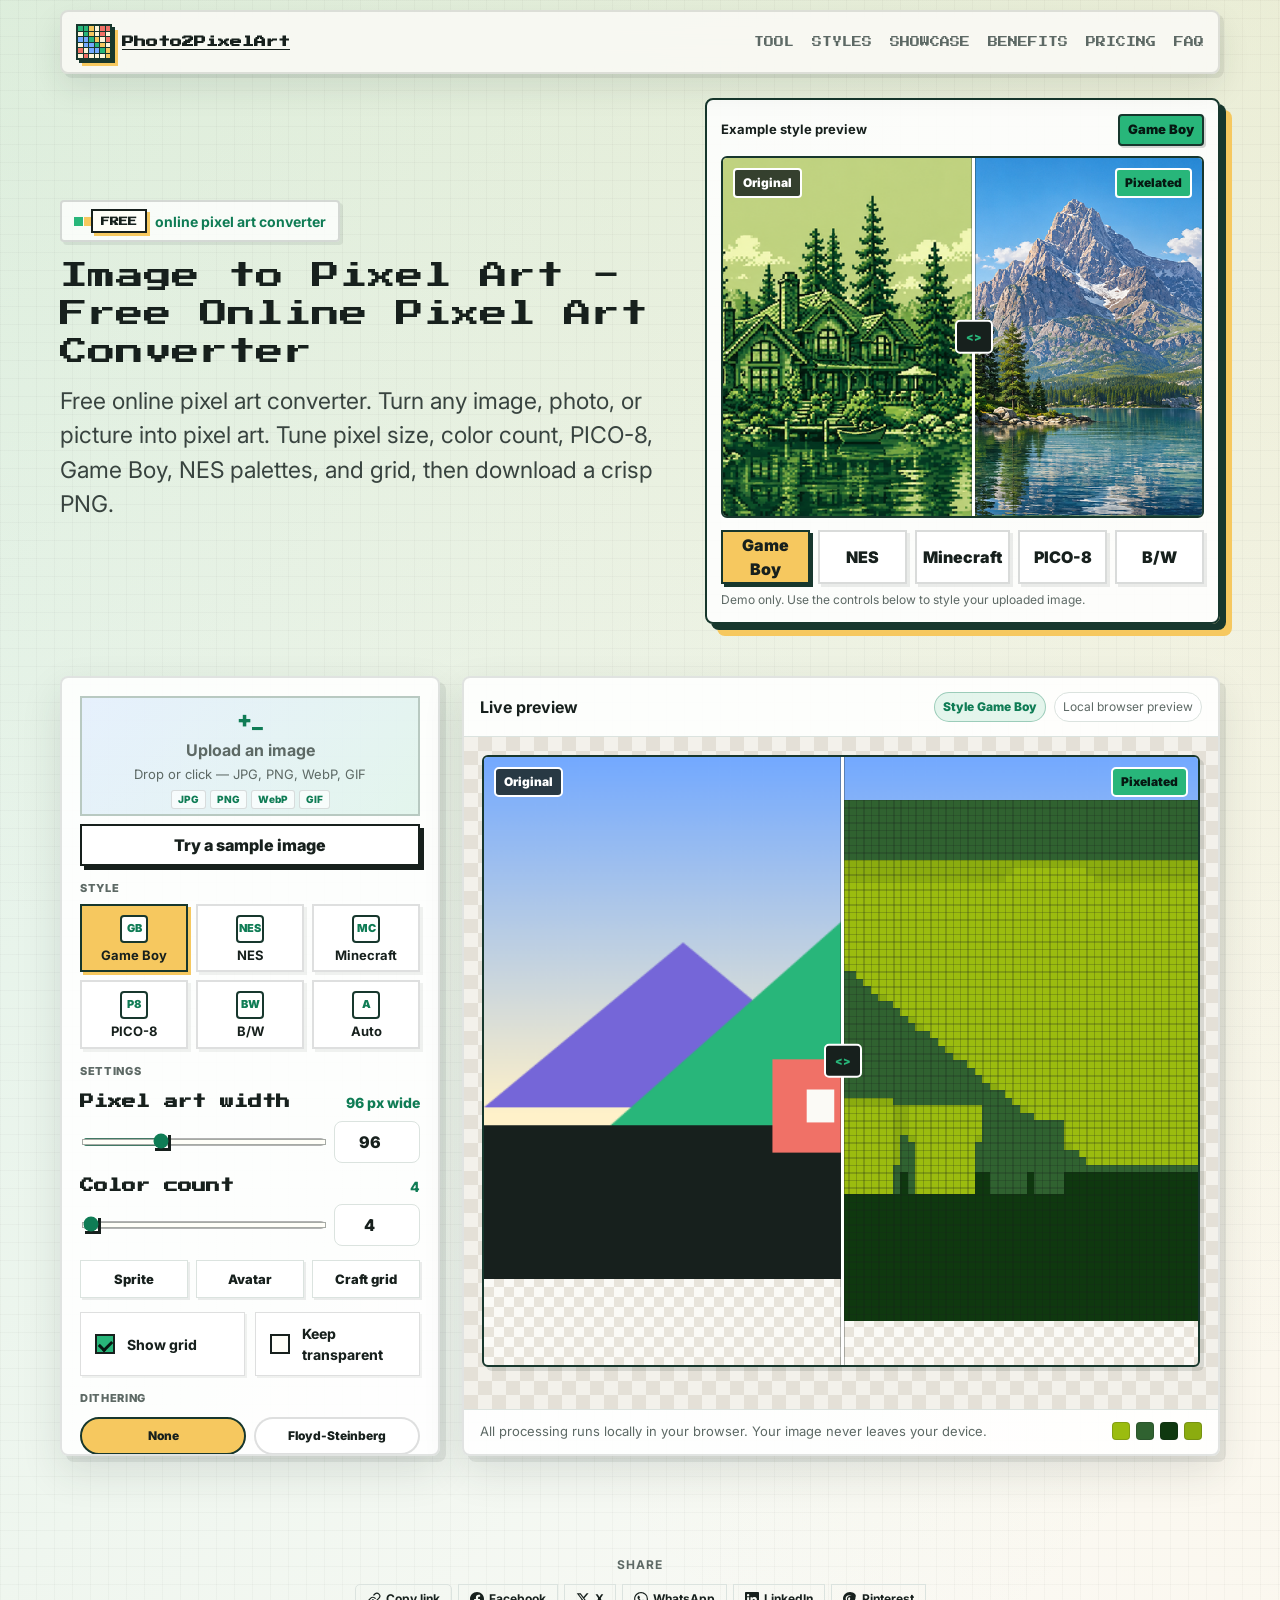
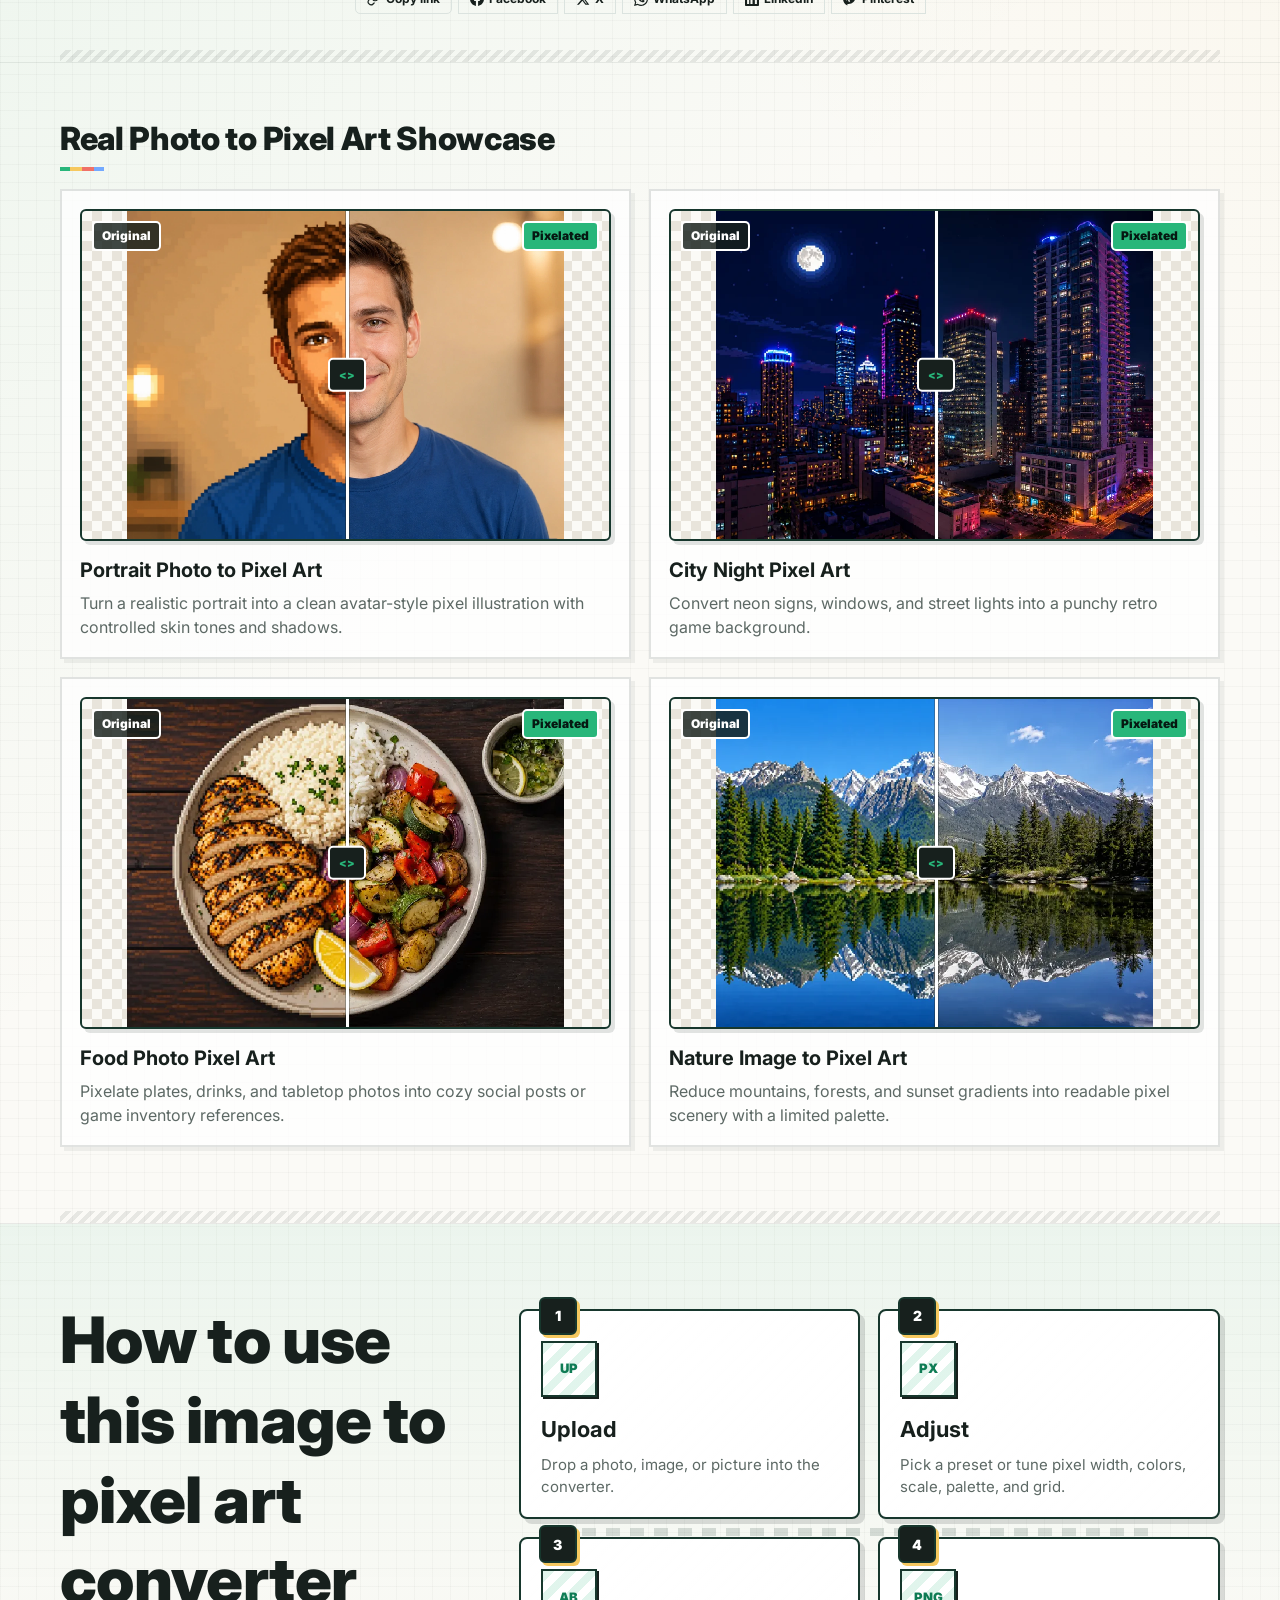
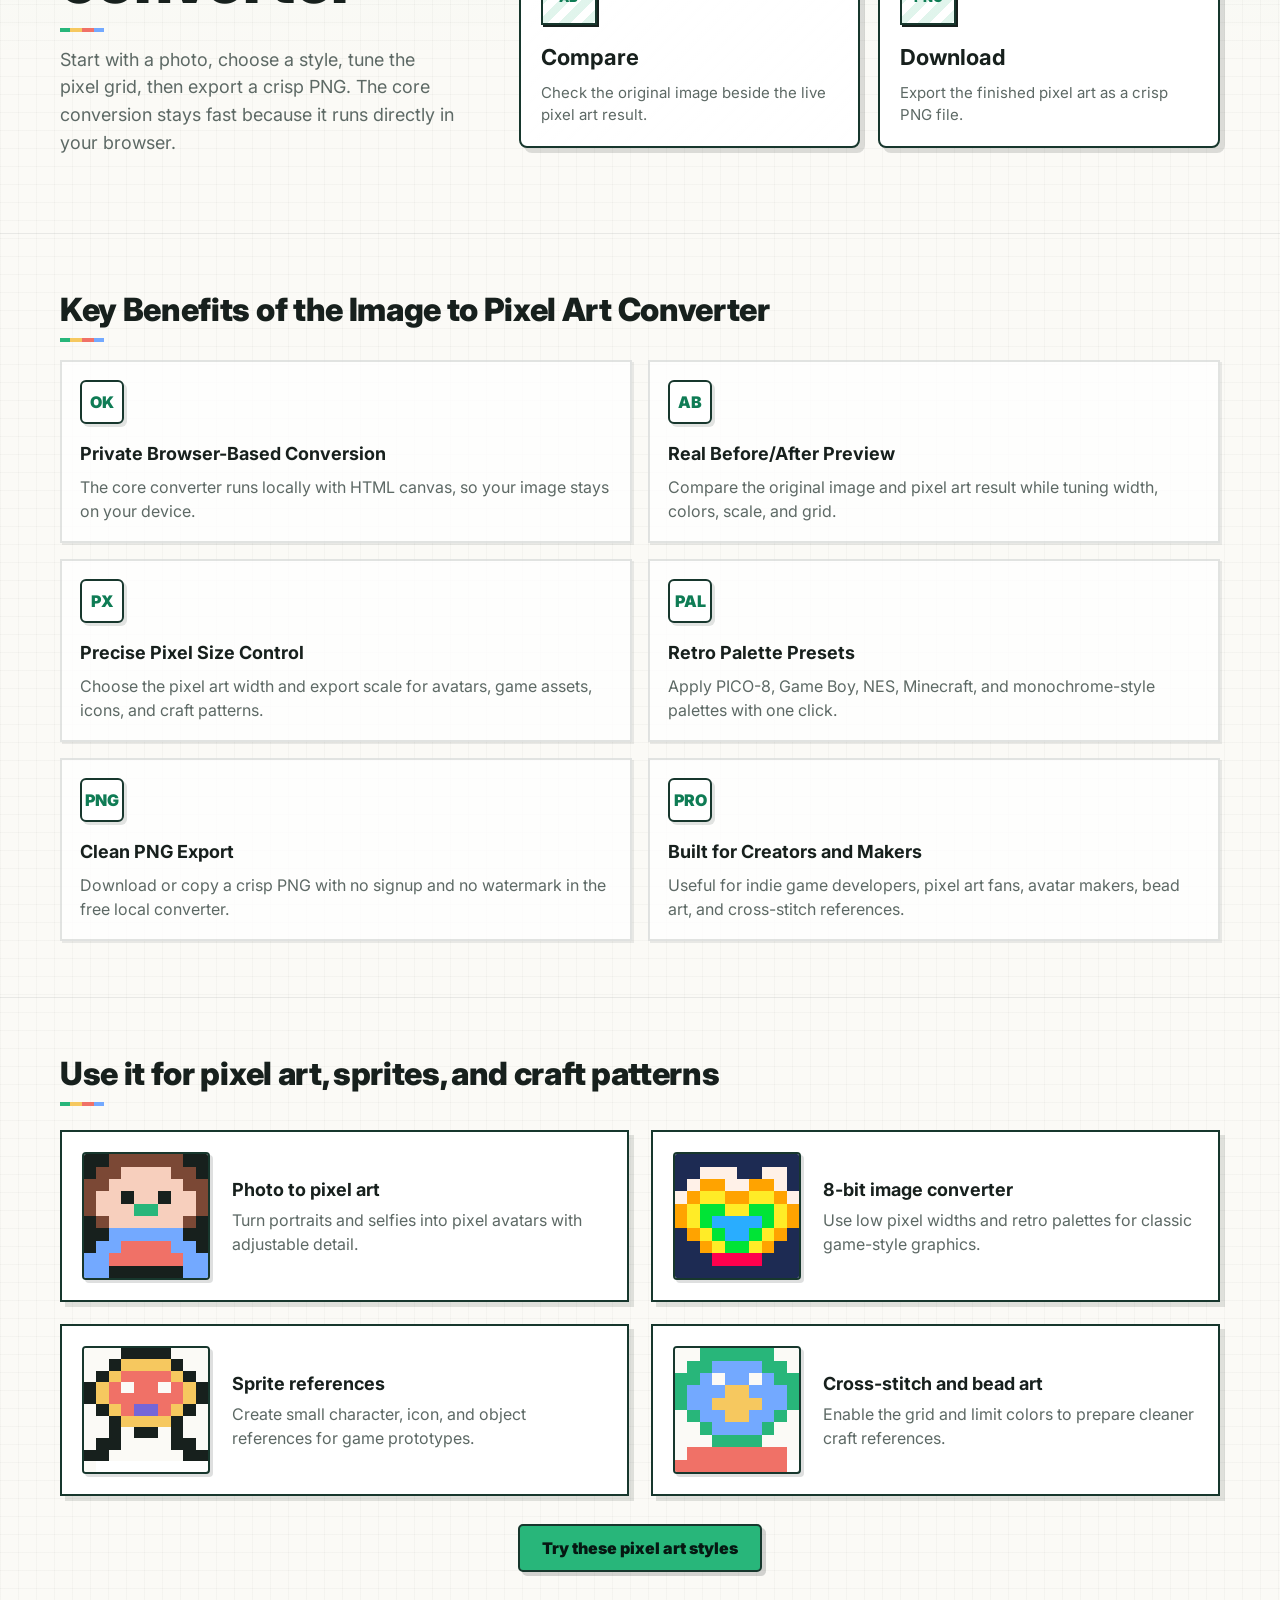
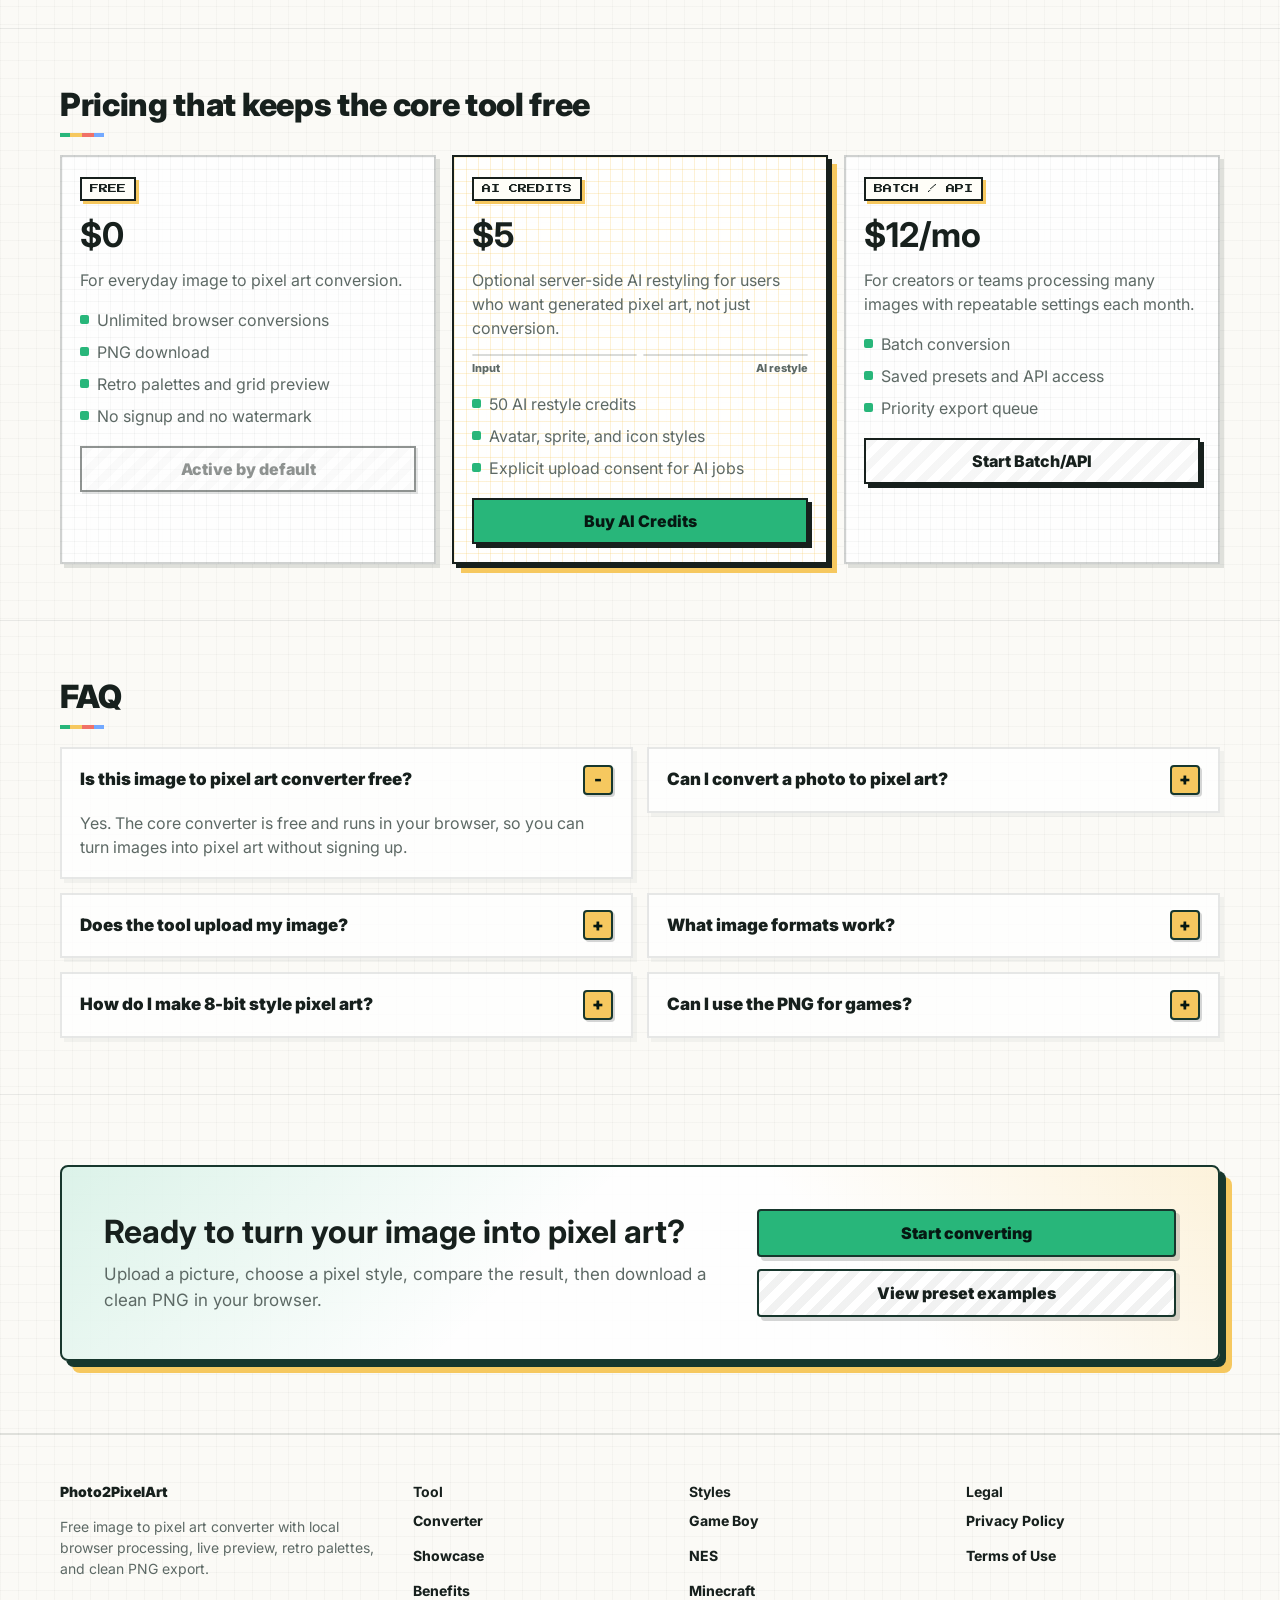
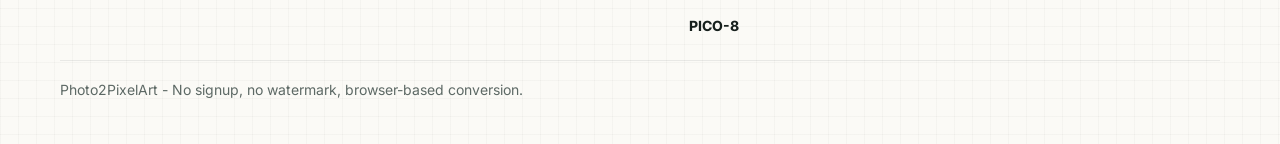
==== index.html @ 1dc9fb95 "fix: swap comparison slider direction - original on left, pixel art on right" ====
﻿<!doctype html>
<html lang="en">
<head>
  <meta charset="utf-8">
  <meta name="viewport" content="width=device-width, initial-scale=1">
  <title>Image to Pixel Art - Free Online Pixel Art Converter</title>
  <meta name="description" content="Convert any image to pixel art online. Upload JPG, PNG or WebP, choose pixel size and retro palettes, preview instantly, and download PNG.">
  <meta name="date" content="2026-07-05">
  <meta name="publish_date" content="2026-07-05">
  <meta name="lastmod" content="2026-07-06">
  <meta property="article:published_time" content="2026-07-05T00:00:00+08:00">
  <meta property="article:modified_time" content="2026-07-06T00:00:00+08:00">
  <link rel="canonical" href="https://photo2pixelart.com/">
  <link rel="preconnect" href="https://fonts.googleapis.com">
  <link rel="preconnect" href="https://fonts.gstatic.com" crossorigin>
  <link href="https://fonts.googleapis.com/css2?family=Inter:wght@400;600;700;800;900&family=Press+Start+2P&display=swap" rel="stylesheet">
  <link rel="icon" href="data:image/svg+xml,%3Csvg xmlns='http://www.w3.org/2000/svg' viewBox='0 0 64 64'%3E%3Crect width='64' height='64' fill='%2317201d'/%3E%3Crect x='8' y='8' width='12' height='12' fill='%2328b67a'/%3E%3Crect x='22' y='8' width='12' height='12' fill='%23f6c85f'/%3E%3Crect x='36' y='8' width='12' height='12' fill='%2373a9ff'/%3E%3Crect x='8' y='22' width='12' height='12' fill='%23f07167'/%3E%3Crect x='22' y='22' width='12' height='12' fill='%23fbfaf6'/%3E%3Crect x='36' y='22' width='12' height='12' fill='%2328b67a'/%3E%3Crect x='8' y='36' width='12' height='12' fill='%237566d8'/%3E%3Crect x='22' y='36' width='12' height='12' fill='%23f07167'/%3E%3Crect x='36' y='36' width='12' height='12' fill='%23f6c85f'/%3E%3C/svg%3E">
  <meta property="og:title" content="Image to Pixel Art - Free Online Pixel Art Converter">
  <meta property="og:description" content="Convert images to pixel art with local browser processing, retro palettes, live preview, and PNG download.">
  <meta property="og:type" content="website">
  <meta property="og:url" content="https://photo2pixelart.com/">
  <meta property="og:image" content="https://photo2pixelart.com/preview.png">
  <meta name="twitter:card" content="summary">
  <meta name="twitter:title" content="Image to Pixel Art - Free Online Pixel Art Converter">
  <meta name="twitter:description" content="Convert images to pixel art with local browser processing, retro palettes, live preview, and PNG download.">
  <meta name="twitter:image" content="https://photo2pixelart.com/preview.png">
  <script type="application/ld+json">
  {
    "@context": "https://schema.org",
    "@graph": [
      {
        "@type": "WebApplication",
        "name": "Image to Pixel Art Converter",
        "applicationCategory": "DesignApplication",
        "operatingSystem": "Any",
        "url": "https://photo2pixelart.com/",
        "datePublished": "2026-07-05",
        "dateModified": "2026-07-06",
        "description": "Convert images, photos, and pictures into pixel art online with adjustable pixel width, colors, retro palettes, grid, and PNG export.",
        "offers": {
          "@type": "Offer",
          "price": "0",
          "priceCurrency": "USD"
        },
        "featureList": [
          "Image to pixel art conversion",
          "Original and pixel art comparison",
          "Pixel art width control",
          "Color count control",
          "Retro palette presets",
          "PNG download"
        ]
      },
      {
        "@type": "HowTo",
        "name": "How to convert an image to pixel art",
        "step": [
          { "@type": "HowToStep", "name": "Upload", "text": "Upload a JPG, PNG, WebP, or GIF image." },
          { "@type": "HowToStep", "name": "Adjust", "text": "Choose the pixel art width, color count, palette, grid, and export scale." },
          { "@type": "HowToStep", "name": "Preview", "text": "Compare the original image with the pixel art result." },
          { "@type": "HowToStep", "name": "Download", "text": "Download the converted pixel art as a PNG file." }
        ]
      },
      {
        "@type": "FAQPage",
        "mainEntity": [
          {
            "@type": "Question",
            "name": "Is this image to pixel art converter free?",
            "acceptedAnswer": { "@type": "Answer", "text": "Yes. The core converter is free, runs in your browser, and does not require signup." }
          },
          {
            "@type": "Question",
            "name": "Does the tool upload my image?",
            "acceptedAnswer": { "@type": "Answer", "text": "The basic converter processes images locally with HTML canvas, so your image does not leave your device. Optional AI features would require an explicit upload step." }
          },
          {
            "@type": "Question",
            "name": "Can I convert a photo to pixel art?",
            "acceptedAnswer": { "@type": "Answer", "text": "Yes. Upload a photo and adjust pixel art width and color count to create a chunkier or more detailed pixel art result." }
          }
        ]
      }
    ]
  }
  </script>
  <link rel="stylesheet" href="pixel-style-kit.css">
  <style>
    :root {
      --ink: #17201d;
      --muted: #5d6965;
      --line: #dbe3df;
      --paper: #fbfaf6;
      --panel: #ffffff;
      --mint: #28b67a;
      --mint-dark: #0f7c55;
      --coral: #f07167;
      --sun: #f6c85f;
      --sky: #73a9ff;
      --plum: #7566d8;
      --shadow: 0 16px 40px rgba(34, 48, 42, .12);
    }

    * { box-sizing: border-box; }

    html { scroll-behavior: smooth; }

    body {
      margin: 0;
      color: var(--ink);
      background:
        linear-gradient(rgba(23,32,29,.028) 1px, transparent 1px),
        linear-gradient(90deg, rgba(23,32,29,.028) 1px, transparent 1px),
        linear-gradient(135deg, rgba(40,182,122,.14), transparent 34%),
        linear-gradient(225deg, rgba(246,200,95,.16), transparent 28%),
        var(--paper);
      background-size: 18px 18px, 18px 18px, auto, auto, auto;
      font-family: Inter, ui-sans-serif, system-ui, -apple-system, BlinkMacSystemFont, "Segoe UI", sans-serif;
      line-height: 1.5;
    }

    button, input, select { font: inherit; }

    a { color: inherit; }

    .wrap {
      width: min(1160px, calc(100% - 32px));
      margin: 0 auto;
    }

    .topbar {
      position: sticky;
      top: 10px;
      z-index: 30;
      display: flex;
      align-items: center;
      justify-content: space-between;
      gap: 20px;
      margin-top: 10px;
      padding: 12px 14px;
      border: 2px solid rgba(23,32,29,.12);
      border-radius: 8px;
      background: rgba(251,250,246,.86);
      box-shadow: 4px 4px 0 rgba(23,32,29,.08), 0 14px 32px rgba(34,48,42,.10);
      backdrop-filter: blur(12px);
    }

    .brand {
      display: inline-flex;
      align-items: center;
      gap: 10px;
      font-weight: 800;
      letter-spacing: 0;
    }

    .logo {
      width: 36px;
      height: 36px;
      display: grid;
      grid-template-columns: repeat(6, 1fr);
      grid-template-rows: repeat(6, 1fr);
      border: 2px solid #17372d;
      background: #17372d;
      gap: 1px;
      box-shadow: 3px 3px 0 #17372d, 6px 6px 0 var(--sun);
      image-rendering: pixelated;
    }

    .logo i { background: #fff6da; }
    .logo i:nth-child(1), .logo i:nth-child(2), .logo i:nth-child(8), .logo i:nth-child(15), .logo i:nth-child(22), .logo i:nth-child(29) { background: var(--mint); }
    .logo i:nth-child(5), .logo i:nth-child(6), .logo i:nth-child(11), .logo i:nth-child(18), .logo i:nth-child(25), .logo i:nth-child(32) { background: var(--coral); }
    .logo i:nth-child(13), .logo i:nth-child(14), .logo i:nth-child(20), .logo i:nth-child(21), .logo i:nth-child(27), .logo i:nth-child(28) { background: var(--sky); }
    .logo i:nth-child(3), .logo i:nth-child(9), .logo i:nth-child(16), .logo i:nth-child(23), .logo i:nth-child(30), .logo i:nth-child(36) { background: var(--sun); }

    .nav {
      display: flex;
      align-items: center;
      justify-content: flex-end;
      flex-wrap: wrap;
      gap: 18px;
      color: var(--muted);
      font-size: 14px;
    }

    .nav a {
      text-decoration: none;
    }

    .hero {
      display: grid;
      grid-template-columns: minmax(0, .9fr) minmax(360px, .78fr);
      gap: clamp(28px, 4vw, 54px);
      align-items: center;
      padding: 24px 0 32px;
    }

    .hero-copy {
      min-width: 0;
    }

    .eyebrow {
      display: inline-flex;
      align-items: center;
      gap: 8px;
      border: 2px solid rgba(23,32,29,.16);
      background: rgba(255,255,255,.78);
      border-radius: 4px;
      padding: 7px 12px;
      color: var(--mint-dark);
      font-size: 14px;
      font-weight: 700;
      box-shadow: 3px 3px 0 rgba(23,32,29,.08);
    }

    .eyebrow::before {
      content: "";
      width: 9px;
      height: 9px;
      border-radius: 0;
      background: var(--mint);
      box-shadow: 10px 0 0 var(--sun), 20px 0 0 var(--coral);
    }

    h1 {
      font-family: "Press Start 2P", ui-monospace, SFMono-Regular, Menlo, Monaco, Consolas, "Liberation Mono", "Courier New", monospace;
      font-weight: 400;
      text-rendering: optimizeLegibility;
      -webkit-font-smoothing: antialiased;
      -moz-osx-font-smoothing: grayscale;
    }

    h1 {
      max-width: 100%;
      margin: 16px 0 12px;
      font-size: clamp(18px, 2.5vw, 28px);
      line-height: 1.35;
      letter-spacing: 0;
    }

    .lead {
      max-width: 760px;
      margin: 0;
      color: #38433f;
      font-size: clamp(18px, 2.4vw, 23px);
    }

    .hero-demo {
      border: 2px solid #17372d;
      border-radius: 8px;
      background: rgba(255,255,255,.86);
      box-shadow: 6px 6px 0 #17372d, 12px 12px 0 var(--sun);
      padding: 14px;
      min-width: 0;
    }

    .hero-demo-head {
      display: flex;
      justify-content: space-between;
      align-items: center;
      gap: 10px;
      margin-bottom: 10px;
      font-size: 13px;
      font-weight: 900;
    }

    .hero-demo-head span {
      border: 2px solid #17372d;
      border-radius: 4px;
      background: var(--mint);
      color: #061812;
      padding: 4px 8px;
      box-shadow: 2px 2px 0 rgba(23,32,29,.18);
    }

    .hero-compare {
      position: relative;
      aspect-ratio: 4 / 3;
      overflow: hidden;
      border: 2px solid #17372d;
      border-radius: 6px;
      background:
        linear-gradient(45deg, #eee7dc 25%, transparent 25%),
        linear-gradient(-45deg, #eee7dc 25%, transparent 25%),
        linear-gradient(45deg, transparent 75%, #eee7dc 75%),
        linear-gradient(-45deg, transparent 75%, #eee7dc 75%),
        #fbfaf6;
      background-size: 20px 20px;
      background-position: 0 0, 0 10px, 10px -10px, -10px 0;
    }

    .hero-layer {
      position: absolute;
      inset: 0;
    }

    .hero-layer.pixel {
      clip-path: inset(0 0 0 50%);
    }

    .hero-layer img {
      width: 100%;
      height: 100%;
      display: block;
      object-fit: cover;
    }

    .hero-layer.pixel img {
      image-rendering: pixelated;
    }

    .hero-label {
      position: absolute;
      top: 10px;
      z-index: 2;
      border: 2px solid #fff;
      border-radius: 4px;
      padding: 4px 8px;
      background: rgba(23,32,29,.82);
      color: #fff;
      font-size: 12px;
      font-weight: 900;
    }

    .hero-label.before { left: 10px; }
    .hero-label.after { right: 10px; background: var(--mint); color: #061812; }

    .hero-range {
      position: absolute;
      inset: 0;
      z-index: 3;
      width: 100%;
      opacity: .001;
      cursor: ew-resize;
    }

    .hero-handle {
      position: absolute;
      top: 0;
      bottom: 0;
      left: 50%;
      z-index: 2;
      width: 3px;
      background: #fff;
      box-shadow: 0 0 0 1px rgba(23,32,29,.32);
    }

    .hero-handle::after {
      content: "<>";
      position: absolute;
      top: 50%;
      left: 50%;
      transform: translate(-50%, -50%);
      border: 2px solid #fff;
      border-radius: 5px;
      background: #17201d;
      color: var(--mint);
      padding: 7px 9px;
      font-size: 11px;
      font-weight: 900;
    }

    .hero-style-tabs {
      display: grid;
      grid-template-columns: repeat(5, 1fr);
      gap: 8px;
      margin-top: 12px;
    }

    .hero-style-tabs button {
      min-height: 42px;
      border: 2px solid rgba(23,32,29,.16);
      border-radius: 5px;
      background: #fff;
      color: var(--ink);
      cursor: pointer;
      font-weight: 900;
      box-shadow: 3px 3px 0 rgba(23,32,29,.08);
    }

    .hero-style-tabs button.active {
      border-color: #17372d;
      background: var(--sun);
      box-shadow: 3px 3px 0 #17372d;
    }

    .hero-style-tabs button:hover {
      transform: translate(-1px, -1px);
      box-shadow: 4px 4px 0 rgba(23,32,29,.18);
    }

    .demo-note,
    .style-note {
      margin: 8px 0 0;
      color: var(--muted);
      font-size: 12px;
      line-height: 1.35;
    }

    .tool {
      display: grid;
      grid-template-columns: 380px 1fr;
      gap: 22px;
      align-items: stretch;
      margin: 20px auto 56px;
      min-height: calc(100vh - 88px);
    }

    .panel {
      background: rgba(255,255,255,.88);
      border: 2px solid rgba(23,32,29,.12);
      border-radius: 8px;
      box-shadow: 6px 6px 0 rgba(23,32,29,.08), var(--shadow);
    }

    .controls {
      padding: 18px;
      max-height: calc(100vh - 120px);
      overflow-y: auto;
    }

    .drop {
      position: relative;
      display: grid;
      place-items: center;
      min-height: 120px;
      border: 2px dashed #b8c9c1;
      border-radius: 8px;
      background: linear-gradient(135deg, rgba(115,169,255,.16), rgba(40,182,122,.12));
      text-align: center;
      cursor: pointer;
      transition: border-color .2s, transform .2s;
    }

    .drop:hover, .drop.dragging {
      border-color: var(--mint-dark);
      transform: translateY(-1px);
    }

    .drop-icon {
      font-size: 22px;
      font-weight: 950;
      margin-bottom: 2px;
      color: var(--mint-dark);
    }

    .drop strong {
      display: block;
      margin-bottom: 3px;
      font-size: 16px;
    }

    .drop span {
      color: var(--muted);
      font-size: 13px;
    }

    .drop-formats {
      display: flex;
      gap: 4px;
      justify-content: center;
      margin-top: 6px;
    }

    .drop-formats i {
      border: 1px solid rgba(23,32,29,.14);
      border-radius: 3px;
      background: rgba(255,255,255,.7);
      padding: 1px 6px;
      font-size: 10px;
      font-weight: 850;
      font-style: normal;
      color: var(--mint-dark);
    }

    .drop input {
      position: absolute;
      inset: 0;
      opacity: 0;
      cursor: pointer;
    }

    .field {
      margin-top: 14px;
    }

    .field label {
      display: flex;
      justify-content: space-between;
      gap: 12px;
      margin-bottom: 8px;
      font-size: 14px;
      font-weight: 800;
    }

    .field output {
      color: var(--mint-dark);
      font-weight: 800;
    }

    .range-row {
      display: grid;
      grid-template-columns: 1fr 86px;
      gap: 10px;
      align-items: center;
    }

    input[type="range"] {
      width: 100%;
      accent-color: var(--mint-dark);
    }

    select, .number {
      width: 100%;
      height: 42px;
      border: 1px solid var(--line);
      border-radius: 8px;
      background: #fff;
      padding: 0 12px;
      color: var(--ink);
    }

    .number {
      text-align: center;
      font-weight: 850;
    }

    .preset-row {
      display: grid;
      grid-template-columns: repeat(3, 1fr);
      gap: 8px;
      margin-top: 14px;
    }

    .preset {
      min-height: 38px;
      border: 1px solid var(--line);
      border-radius: 8px;
      background: #fff;
      color: var(--ink);
      cursor: pointer;
      font-size: 13px;
      font-weight: 850;
    }

    .preset:hover {
      border-color: #17372d;
    }

    .toggles {
      display: grid;
      grid-template-columns: 1fr 1fr;
      gap: 10px;
      margin-top: 14px;
    }

    .algo-row {
      display: flex;
      gap: 8px;
      margin-top: 10px;
    }
    .algo-chip {
      flex: 1;
      display: flex;
      align-items: center;
      justify-content: center;
      gap: 6px;
      border: 2px solid rgba(23,32,29,.14);
      border-radius: 999px;
      background: #fff;
      padding: 8px 12px;
      font-size: 12px;
      font-weight: 850;
      cursor: pointer;
      transition: background .12s, border-color .12s;
      text-align: center;
    }
    .algo-chip:hover,
    .algo-chip.active {
      border-color: #17372d;
      background: var(--sun);
    }
    .algo-input {
      position: absolute;
      opacity: 0;
      pointer-events: none;
    }

    .toggle {
      display: flex;
      align-items: center;
      gap: 9px;
      border: 1px solid var(--line);
      border-radius: 8px;
      background: #fff;
      padding: 10px;
      font-size: 14px;
      font-weight: 750;
    }

    .toggle input { accent-color: var(--mint-dark); }

    .actions {
      display: grid;
      grid-template-columns: 1fr 1fr;
      gap: 10px;
      margin-top: 14px;
    }

    .sample-top {
      width: 100%;
      min-height: 42px;
      margin-top: 8px;
      border: 2px solid #17372d;
      border-radius: 4px;
      background: #fff;
      color: var(--ink);
      cursor: pointer;
      font-weight: 850;
      box-shadow: 4px 4px 0 rgba(23,32,29,.18);
    }

    .btn {
      min-height: 46px;
      border: 2px solid #17372d;
      border-radius: 4px;
      padding: 0 14px;
      background:
        repeating-linear-gradient(135deg, rgba(23,32,29,.04) 0 8px, transparent 8px 16px),
        #fff;
      color: var(--ink);
      cursor: pointer;
      font-weight: 850;
      box-shadow: 4px 4px 0 rgba(23,32,29,.18);
      transition: transform .12s, box-shadow .12s, opacity .2s;
    }

    .btn:hover,
    .sample-top:hover,
    .nudge-actions a:hover {
      transform: translate(-1px, -1px);
      box-shadow: 5px 5px 0 rgba(23,32,29,.22);
    }

    .btn:active,
    .sample-top:active,
    .nudge-actions a:active {
      transform: translate(3px, 3px);
      box-shadow: 1px 1px 0 rgba(23,32,29,.24);
    }

    .btn.primary {
      background: var(--mint);
      color: #061812;
    }

    .btn.secondary {
      background:
        repeating-linear-gradient(135deg, rgba(23,32,29,.06) 0 8px, transparent 8px 16px),
        #fff;
      color: var(--ink);
    }

    .btn:disabled {
      cursor: not-allowed;
      opacity: .48;
      transform: none;
      box-shadow: none;
    }

    .usage {
      margin-top: 12px;
      border: 1px solid var(--line);
      border-radius: 8px;
      background: #fff;
      padding: 10px 12px;
      color: var(--muted);
      font-size: 13px;
    }

    .usage b {
      color: var(--ink);
    }

    .usage.converted {
      border-color: rgba(15,124,85,.34);
      background: rgba(40,182,122,.08);
    }

    .download-hint {
      margin-top: 8px;
      color: var(--muted);
      font-size: 12px;
    }

    .nudge {
      display: none;
      margin-top: 12px;
      border: 1px solid rgba(15,124,85,.34);
      border-radius: 8px;
      background: rgba(40,182,122,.10);
      padding: 12px;
      color: #254139;
      font-size: 13px;
    }

    .nudge.show {
      display: block;
    }

    .nudge b {
      display: block;
      color: var(--ink);
      margin-bottom: 4px;
    }

    .nudge-actions {
      display: flex;
      flex-wrap: wrap;
      gap: 8px;
      margin-top: 10px;
    }

    .nudge-actions a {
      border: 1px solid #17372d;
      border-radius: 8px;
      background: #fff;
      padding: 7px 10px;
      color: var(--ink);
      text-decoration: none;
      font-weight: 850;
    }

    .history {
      display: none;
      margin-top: 12px;
      border: 1px solid var(--line);
      border-radius: 8px;
      background: #fff;
      padding: 10px;
    }

    .history.show {
      display: block;
    }

    .history-head {
      display: flex;
      justify-content: space-between;
      gap: 10px;
      margin-bottom: 8px;
      font-size: 12px;
      font-weight: 850;
    }

    .history-list {
      display: grid;
      grid-template-columns: repeat(4, 1fr);
      gap: 7px;
    }

    .history-list img {
      width: 100%;
      aspect-ratio: 1 / 1;
      border: 1px solid rgba(23,32,29,.14);
      border-radius: 4px;
      object-fit: contain;
      image-rendering: pixelated;
      background: #f3f1eb;
    }

    .style-panel {
      margin-top: 14px;
      border: 2px solid rgba(23,32,29,.12);
      border-radius: 8px;
      background: rgba(255,255,255,.82);
      padding: 10px;
    }

    .style-head {
      display: flex;
      align-items: center;
      justify-content: space-between;
      gap: 10px;
      margin-bottom: 8px;
      font-size: 12px;
      color: var(--muted);
      font-weight: 850;
    }

    .style-head strong {
      border: 2px solid #17372d;
      border-radius: 4px;
      background: var(--sun);
      color: #061812;
      padding: 4px 8px;
      box-shadow: 2px 2px 0 rgba(23,32,29,.18);
    }

    .style-grid {
      display: grid;
      grid-template-columns: repeat(3, 1fr);
      gap: 8px;
    }

    .style-card {
      min-height: 52px;
      border: 2px solid rgba(23,32,29,.14);
      border-radius: 6px;
      background: #fff;
      color: var(--ink);
      cursor: pointer;
      text-align: center;
      padding: 8px 6px;
      box-shadow: 3px 3px 0 rgba(23,32,29,.06);
      transition: transform .12s, box-shadow .12s, background .12s;
    }

    .style-card:hover,
    .style-card.active {
      border-color: #17372d;
      background: var(--sun);
      box-shadow: 3px 3px 0 var(--sun);
    }

    .style-card:hover {
      transform: translate(-1px, -1px);
    }

    .style-card:active {
      transform: translate(2px, 2px);
      box-shadow: 1px 1px 0 rgba(23,32,29,.18);
    }

    .style-card .style-icon {
      display: inline-grid;
      place-items: center;
      width: 28px;
      height: 28px;
      margin: 0 auto 5px;
      border: 2px solid #17372d;
      border-radius: 4px;
      background: #fff;
      color: var(--mint-dark);
      font-size: 11px;
      font-weight: 950;
    }

    .style-card b,
    .style-card span:last-child {
      display: block;
    }

    .style-card b {
      font-size: 13px;
      line-height: 1.15;
    }

    .style-card span:last-child {
      display: none;
      margin-top: 3px;
      color: var(--muted);
      font-size: 11px;
      line-height: 1.25;
    }

    .stage {
      display: flex;
      flex-direction: column;
      min-height: 620px;
      max-height: calc(100vh - 120px);
      overflow: hidden;
    }

    .stage-head {
      display: flex;
      align-items: center;
      justify-content: space-between;
      gap: 16px;
      border-bottom: 1px solid var(--line);
      padding: 14px 16px;
    }

    .stage-head h2 {
      margin: 0;
      font-size: 16px;
    }

    .stats {
      display: flex;
      flex-wrap: wrap;
      justify-content: flex-end;
      gap: 8px;
      color: var(--muted);
      font-size: 12px;
    }

    .stats span {
      border: 1px solid var(--line);
      border-radius: 999px;
      background: #fff;
      padding: 5px 8px;
    }

    .style-badge {
      border-color: rgba(15,124,85,.34) !important;
      background: rgba(40,182,122,.12) !important;
      color: var(--mint-dark);
      font-weight: 850;
    }

    .canvas-zone {
      display: grid;
      flex: 1;
      min-height: 200px;
      padding: 18px;
      background-color: #f3f1eb;
      background-image:
        linear-gradient(45deg, #e4e0d7 25%, transparent 25%),
        linear-gradient(-45deg, #e4e0d7 25%, transparent 25%),
        linear-gradient(45deg, transparent 75%, #e4e0d7 75%),
        linear-gradient(-45deg, transparent 75%, #e4e0d7 75%);
      background-size: 28px 28px;
      background-position: 0 0, 0 14px, 14px -14px, -14px 0;
    }



    .preview-card {
      display: grid;
      grid-template-rows: auto 1fr auto;
      min-width: 0;
      overflow: hidden;
      border: 1px solid rgba(23,32,29,.14);
      border-radius: 8px;
      background: rgba(255,255,255,.78);
    }

    .preview-title {
      display: flex;
      justify-content: space-between;
      gap: 10px;
      padding: 10px 12px;
      border-bottom: 1px solid var(--line);
      font-size: 13px;
      font-weight: 850;
    }

    .preview-title span {
      color: var(--muted);
      font-weight: 700;
    }

    .preview-body {
      display: grid;
      place-items: center;
      min-height: 360px;
      padding: 14px;
    }

    canvas,
    .original-preview {
      max-width: 100%;
      max-height: 68vh;
      image-rendering: pixelated;
      background: transparent;
    }

    .original-preview {
      image-rendering: auto;
      object-fit: contain;
    }

    .stage-foot {
      display: flex;
      justify-content: space-between;
      gap: 12px;
      border-top: 1px solid var(--line);
      padding: 12px 16px;
      color: var(--muted);
      font-size: 13px;
    }

    .swatches {
      display: flex;
      flex-wrap: wrap;
      gap: 6px;
    }

    .swatches i {
      width: 18px;
      height: 18px;
      border: 1px solid rgba(23,32,29,.18);
      border-radius: 4px;
    }

    .share-section {
      padding: 12px 0 28px;
      text-align: center;
      border-top: 0;
    }
    .share-label {
      font-size: 12px;
      font-weight: 700;
      color: var(--muted);
      margin: 0 0 10px;
      text-transform: uppercase;
      letter-spacing: .08em;
    }
    .share-row {
      display: flex;
      flex-wrap: wrap;
      justify-content: center;
      gap: 6px;
    }
    .share-btn {
      display: inline-flex;
      align-items: center;
      gap: 5px;
      border: 1px solid var(--line);
      border-radius: 5px;
      background: var(--surface);
      color: var(--ink);
      text-decoration: none;
      font-size: 12px;
      font-weight: 700;
      padding: 5px 11px;
      cursor: pointer;
      transition: background .15s;
    }
    .share-btn:hover {
      background: rgba(255,255,255,.8);
    }
    .share-btn svg {
      width: 14px;
      height: 14px;
      flex-shrink: 0;
    }

    main > section {
      padding: 56px 0;
      border-top: 1px solid rgba(23,32,29,.08);
    }

    .section-title {
      margin: 0 0 18px;
      font-size: clamp(22px, 2.6vw, 32px);
      line-height: 1.25;
      letter-spacing: -0.01em;
      font-weight: 850;
    }

    .grid-3 {
      display: grid;
      grid-template-columns: repeat(3, 1fr);
      gap: 16px;
    }

    .palette-grid,
    .benefit-grid {
      display: grid;
      grid-template-columns: repeat(2, 1fr);
      gap: 16px;
    }

    .palette-card,
    .benefit-card,
    .showcase-card {
      border: 2px solid rgba(23,32,29,.12);
      border-radius: 6px;
      background: rgba(255,255,255,.78);
      padding: 18px;
      box-shadow: 4px 4px 0 rgba(23,32,29,.06);
    }

    .showcase-card {
      transition: transform .16s, box-shadow .16s, border-color .16s;
    }

    .showcase-card:hover {
      transform: translate(-4px, -4px);
      border-color: #17372d;
      box-shadow: 9px 9px 0 rgba(23,32,29,.14);
    }

    .palette-card {
      min-height: 152px;
      cursor: pointer;
      text-align: left;
    }

    .palette-card:hover,
    .palette-card.active {
      border-color: #17372d;
      box-shadow: 4px 4px 0 var(--sun);
    }

    .palette-icon,
    .benefit-icon {
      width: 44px;
      height: 44px;
      display: inline-grid;
      place-items: center;
      margin-bottom: 16px;
      border: 2px solid #17372d;
      border-radius: 6px;
      background: #fff;
      color: var(--mint-dark);
      font-weight: 950;
      box-shadow: 3px 3px 0 rgba(23,32,29,.12);
    }

    .palette-card h3,
    .benefit-card h3 {
      display: block;
      margin: 0 0 8px;
      font-size: 18px;
    }

    .palette-card p,
    .benefit-card p {
      margin: 0;
      color: var(--muted);
    }

    .showcase-grid {
      display: grid;
      grid-template-columns: repeat(2, 1fr);
      gap: 18px;
    }

    /* Tool area empty state */
    #originalEmpty {
      display: grid;
      place-items: center;
      min-height: 360px;
      padding: 40px;
    }
    #originalEmpty[hidden] {
      display: none;
    }
    #originalEmpty i {
      min-height: 28px;
    }

    /* Tool area comparison slider */
    #toolCompare.compare-slider {
      aspect-ratio: unset;
      min-height: 300px;
      width: 100%;
      max-height: 68vh;
    }
    #toolCompare .compare-layer.before {
      position: relative;
    }
    #toolCompare .compare-layer.before img {
      display: block;
      width: 100%;
      height: auto;
      max-height: 68vh;
      object-fit: contain;
    }
    #toolCompare .compare-layer.pixel {
      position: absolute;
      inset: 0;
    }
    #toolCompare .compare-layer.pixel canvas {
      display: block;
      width: 100%;
      height: 100%;
      object-fit: contain;
      image-rendering: pixelated;
    }


    .compare-slider {
      position: relative;
      aspect-ratio: 16 / 10;
      overflow: hidden;
      border: 2px solid #17372d;
      border-radius: 6px;
      background:
        linear-gradient(45deg, #e8e4db 25%, transparent 25%),
        linear-gradient(-45deg, #e8e4db 25%, transparent 25%),
        linear-gradient(45deg, transparent 75%, #e8e4db 75%),
        linear-gradient(-45deg, transparent 75%, #e8e4db 75%),
        #fbfaf6;
      background-size: 20px 20px;
      background-position: 0 0, 0 10px, 10px -10px, -10px 0;
      box-shadow: 4px 4px 0 rgba(23,32,29,.12);
    }

    .compare-layer {
      position: absolute;
      inset: 0;
    }

    .compare-layer.pixel {
      clip-path: inset(0 0 0 50%);
      image-rendering: pixelated;
    }

    .compare-layer i {
      min-width: 0;
      min-height: 0;
    }

    .compare-layer img {
      width: 100%;
      height: 100%;
      display: block;
      object-fit: contain;
    }

    .compare-layer.pixel img {
      image-rendering: pixelated;
    }

    .compare-label {
      position: absolute;
      top: 10px;
      z-index: 2;
      border: 2px solid #fff;
      border-radius: 5px;
      padding: 4px 8px;
      background: rgba(23,32,29,.82);
      color: #fff;
      font-size: 12px;
      font-weight: 900;
    }

    .compare-label.after {
      right: 10px;
      background: var(--mint);
      color: #061812;
    }

    .compare-label.before {
      left: 10px;
    }

    .compare-range {
      position: absolute;
      inset: 0;
      z-index: 3;
      width: 100%;
      opacity: .001;
      cursor: ew-resize;
    }

    .compare-handle {
      position: absolute;
      top: 0;
      bottom: 0;
      left: 50%;
      z-index: 2;
      width: 3px;
      background: #fff;
      box-shadow: 0 0 0 1px rgba(23,32,29,.32);
    }

    .compare-handle::after {
      content: "<>";
      position: absolute;
      top: 50%;
      left: 50%;
      transform: translate(-50%, -50%);
      border: 2px solid #fff;
      border-radius: 5px;
      background: #17201d;
      color: var(--mint);
      padding: 7px 9px;
      font-size: 11px;
      font-weight: 900;
    }

    .showcase-card h3 {
      margin: 14px 0 6px;
      font-size: 20px;
    }

    .showcase-card p {
      margin: 0;
      color: var(--muted);
    }

    .feature, .price, .faq-item {
      border: 2px solid rgba(23,32,29,.10);
      border-radius: 6px;
      background: rgba(255,255,255,.78);
      padding: 18px;
      box-shadow: 4px 4px 0 rgba(23,32,29,.04);
    }

    .feature b, .faq-item b {
      display: block;
      margin-bottom: 7px;
      font-size: 17px;
    }

    .feature p, .price p, .faq-item p, .seo-copy p, .legal-copy p {
      margin: 0;
      color: var(--muted);
    }

    .longtail-list {
      display: grid;
      grid-template-columns: repeat(2, 1fr);
      gap: 12px;
      margin-top: 18px;
      padding: 0;
      list-style: none;
    }

    .longtail-list li {
      border-left: 4px solid var(--mint);
      background: rgba(255,255,255,.68);
      padding: 12px 14px;
      color: var(--muted);
    }

    .longtail-list b {
      display: block;
      color: var(--ink);
      margin-bottom: 3px;
    }

    .price strong {
      display: block;
      font-size: 34px;
      margin: 8px 0;
    }

    .price ul {
      margin: 16px 0 0;
      padding: 0;
      list-style: none;
      color: var(--muted);
    }

    .price li {
      display: flex;
      gap: 8px;
      margin-top: 8px;
    }

    .price li::before {
      content: "";
      width: 9px;
      height: 9px;
      flex: 0 0 auto;
      margin-top: 7px;
      border-radius: 2px;
      background: var(--mint);
    }

    .price.highlight {
      border-color: #17372d;
      background:
        linear-gradient(135deg, rgba(246,200,95,.22), transparent 36%),
        rgba(255,255,255,.88);
      box-shadow: 4px 4px 0 #17372d, 9px 9px 0 var(--sun);
    }

    .ai-demo {
      display: grid;
      grid-template-columns: 1fr 1fr;
      gap: 6px;
      margin: 14px 0 4px;
    }

    .ai-demo .mini-art {
      border: 1px solid rgba(23,32,29,.16);
      border-radius: 4px;
    }

    .ai-demo-label {
      display: flex;
      justify-content: space-between;
      color: var(--muted);
      font-size: 11px;
      font-weight: 800;
    }

    .price-action {
      width: 100%;
      margin-top: 18px;
    }

    .checkout-status {
      display: none;
      margin-top: 12px;
      color: var(--muted);
      font-size: 13px;
    }

    .checkout-status.show {
      display: block;
    }

    .how-section {
      padding: 76px 0;
      background: linear-gradient(180deg, rgba(40,182,122,.07), transparent 72%);
    }

    .how-layout {
      display: grid;
      grid-template-columns: minmax(280px, .72fr) minmax(0, 1.28fr);
      gap: clamp(30px, 5vw, 74px);
      align-items: center;
    }

    .how-copy .section-title {
      margin-bottom: 14px;
      font-size: clamp(38px, 5vw, 64px);
    }

    .how-copy p {
      margin: 0;
      color: var(--muted);
      font-size: 18px;
      line-height: 1.55;
    }

    .steps {
      position: relative;
      display: grid;
      grid-template-columns: repeat(2, 1fr);
      gap: 18px;
      counter-reset: step;
    }

    .steps::before {
      content: "";
      position: absolute;
      left: 9%;
      right: 9%;
      top: 50%;
      height: 8px;
      background: repeating-linear-gradient(90deg, #17372d 0 14px, transparent 14px 24px);
      opacity: .16;
      pointer-events: none;
    }

    .step {
      position: relative;
      counter-increment: step;
      min-height: 176px;
      border: 2px solid #17372d;
      border-radius: 8px;
      background:
        linear-gradient(135deg, rgba(255,255,255,.98), rgba(255,255,255,.84)),
        #fff;
      padding: 20px;
      box-shadow: 5px 5px 0 rgba(23,32,29,.14);
      transition: transform .16s, box-shadow .16s;
      z-index: 1;
    }

    .step:hover {
      transform: translate(-4px, -4px);
      box-shadow: 9px 9px 0 rgba(23,32,29,.16);
    }

    .step::before {
      content: counter(step);
      position: absolute;
      top: -14px;
      left: 18px;
      display: inline-grid;
      place-items: center;
      width: 34px;
      height: 34px;
      border: 2px solid #17372d;
      border-radius: 6px;
      background: var(--ink);
      color: #fff;
      font-weight: 950;
      font-size: 14px;
      box-shadow: 3px 3px 0 var(--sun);
    }

    .step-icon {
      display: inline-grid;
      place-items: center;
      width: 56px;
      height: 56px;
      margin: 10px 0 16px;
      border: 2px solid #17372d;
      border-radius: 5px;
      background:
        repeating-linear-gradient(135deg, rgba(40,182,122,.14) 0 8px, transparent 8px 16px),
        #fff;
      color: var(--mint-dark);
      font-size: 13px;
      font-weight: 950;
      box-shadow: 4px 4px 0 rgba(23,32,29,.16);
    }

    .step b {
      display: block;
      margin-bottom: 8px;
      font-size: 22px;
    }

    .step p {
      margin: 0;
      color: var(--muted);
      font-size: 15px;
      line-height: 1.45;
    }

    .faq {
      display: grid;
      grid-template-columns: 1fr 1fr;
      gap: 14px;
      align-items: start;
    }

    .faq-item {
      padding: 0;
      overflow: hidden;
    }

    .faq-item summary {
      list-style: none;
      cursor: pointer;
      padding: 18px 52px 18px 18px;
      position: relative;
      font-size: 17px;
      font-weight: 900;
    }

    .faq-item summary::-webkit-details-marker {
      display: none;
    }

    .faq-item summary::after {
      content: "+";
      position: absolute;
      right: 18px;
      top: 50%;
      transform: translateY(-50%);
      display: inline-grid;
      place-items: center;
      width: 26px;
      height: 26px;
      border: 2px solid #17372d;
      border-radius: 4px;
      background: var(--sun);
      color: #061812;
      box-shadow: 2px 2px 0 rgba(23,32,29,.18);
    }

    .faq-item[open] summary::after {
      content: "-";
    }

    .faq-item p {
      padding: 0 18px 18px;
    }

    .use-case-grid {
      display: grid;
      grid-template-columns: repeat(2, 1fr);
      gap: 22px;
      margin-top: 24px;
    }

    .use-card {
      display: grid;
      grid-template-columns: 128px 1fr;
      align-items: center;
      gap: 22px;
      border: 2px solid #17372d;
      border-radius: 8px;
      background:
        linear-gradient(135deg, rgba(255,255,255,.96), rgba(255,255,255,.82)),
        #fff;
      box-shadow: 5px 5px 0 rgba(23,32,29,.12);
      padding: 20px;
      transition: transform .16s, box-shadow .16s;
    }

    .use-card:hover {
      transform: translate(-4px, -4px);
      box-shadow: 9px 9px 0 rgba(23,32,29,.15);
    }

    .use-art {
      width: 128px;
      height: 128px;
      display: grid;
      grid-template-columns: repeat(10, 1fr);
      background: #fff;
      border: 2px solid #17372d;
      border-radius: 4px;
      box-shadow: 3px 3px 0 rgba(23,32,29,.14);
      image-rendering: pixelated;
      overflow: hidden;
    }

    .use-art i {
      min-height: 0;
    }

    .use-card div:last-child {
      padding: 0;
    }

    .use-card h3 {
      margin: 0 0 6px;
      font-size: 18px;
    }

    .use-card p {
      margin: 0;
      color: var(--muted);
      font-size: 16px;
      line-height: 1.45;
    }

    .section-cta {
      margin-top: 28px;
      display: flex;
      justify-content: center;
      gap: 12px;
      flex-wrap: wrap;
    }

    .section-cta a {
      min-height: 48px;
      display: inline-grid;
      place-items: center;
      border: 2px solid #17372d;
      border-radius: 5px;
      padding: 0 22px;
      background: var(--mint);
      color: #061812;
      text-decoration: none;
      font-weight: 900;
      box-shadow: 4px 4px 0 rgba(23,32,29,.18);
      transition: transform .12s, box-shadow .12s;
    }

    .section-cta a:hover {
      transform: translate(-2px, -2px);
      box-shadow: 6px 6px 0 rgba(23,32,29,.2);
    }

    .seo-copy {
      max-width: 860px;
      color: var(--muted);
      font-size: 17px;
    }

    .legal-grid {
      display: grid;
      grid-template-columns: 1fr 1fr;
      gap: 18px;
    }

    .legal-copy {
      border: 2px solid rgba(23,32,29,.10);
      border-radius: 6px;
      background: rgba(255,255,255,.72);
      padding: 18px;
    }

    .legal-copy h2 {
      margin: 0 0 10px;
      font-size: 22px;
    }

    .legal-copy p + p {
      margin-top: 10px;
    }

    .site-cta {
      border-top: 1px solid rgba(23,32,29,.08);
      padding: 70px 0 72px;
    }

    .cta-panel {
      display: grid;
      grid-template-columns: 1.2fr .8fr;
      gap: 24px;
      align-items: center;
      border: 2px solid #17372d;
      border-radius: 8px;
      background:
        linear-gradient(135deg, rgba(40,182,122,.16), transparent 42%),
        linear-gradient(225deg, rgba(246,200,95,.22), transparent 34%),
        rgba(255,255,255,.86);
      box-shadow: 6px 6px 0 #17372d, 12px 12px 0 var(--sun);
      padding: clamp(22px, 4vw, 42px);
    }

    .cta-panel h2 {
      margin: 0 0 10px;
      font-size: clamp(22px, 2.8vw, 32px);
      line-height: 1.25;
    }

    .cta-panel p {
      margin: 0;
      color: var(--muted);
      font-size: 17px;
    }

    .cta-actions {
      display: grid;
      gap: 12px;
    }

    .cta-actions a {
      min-height: 48px;
      display: inline-grid;
      place-items: center;
      border: 2px solid #17372d;
      border-radius: 4px;
      background: var(--mint);
      color: #061812;
      text-decoration: none;
      font-weight: 900;
      box-shadow: 4px 4px 0 rgba(23,32,29,.18);
      transition: transform .12s, box-shadow .12s;
    }

    .cta-actions a:nth-child(2) {
      background:
        repeating-linear-gradient(135deg, rgba(23,32,29,.06) 0 8px, transparent 8px 16px),
        #fff;
      color: var(--ink);
    }

    .cta-actions a:hover {
      transform: translate(-1px, -1px);
      box-shadow: 5px 5px 0 rgba(23,32,29,.22);
    }

    .cta-actions a:active {
      transform: translate(3px, 3px);
      box-shadow: 1px 1px 0 rgba(23,32,29,.24);
    }

    .site-footer {
      border-top: 2px solid rgba(23,32,29,.12);
      padding: 46px 0 44px;
      color: var(--muted);
      font-size: 14px;
    }

    .footer-grid {
      display: grid;
      grid-template-columns: 1.3fr repeat(3, 1fr);
      gap: 22px;
    }

    .footer-brand {
      color: var(--ink);
      font-weight: 900;
      margin-bottom: 8px;
    }

    .footer-col b {
      display: block;
      margin-bottom: 8px;
      color: var(--ink);
    }

    .footer-links {
      display: grid;
      gap: 14px;
    }

    .footer-links a {
      color: var(--ink);
      font-weight: 750;
      text-decoration: none;
    }

    .footer-bottom {
      margin-top: 24px;
      padding-top: 18px;
      border-top: 1px solid rgba(23,32,29,.08);
    }

    .toast {
      position: fixed;
      left: 50%;
      bottom: 22px;
      transform: translateX(-50%) translateY(20px);
      border: 1px solid var(--line);
      border-radius: 8px;
      background: #17201d;
      color: #fff;
      padding: 10px 14px;
      box-shadow: var(--shadow);
      opacity: 0;
      pointer-events: none;
      transition: opacity .2s, transform .2s;
      z-index: 20;
    }

    .toast.show {
      opacity: 1;
      transform: translateX(-50%) translateY(0);
    }

    .controls-section {
      margin-top: 14px;
    }
    .section-label {
      margin-bottom: 8px;
      color: var(--muted);
      font-size: 11px;
      font-weight: 850;
      text-transform: uppercase;
      letter-spacing: .06em;
    }
    .stage-foot-row {
      display: flex;
      justify-content: space-between;
      align-items: center;
      gap: 12px;
      flex-wrap: wrap;
    }

    @media (max-width: 900px) {
      .hero { grid-template-columns: 1fr; }
      .hero-demo { max-width: 620px; }
      .tool { grid-template-columns: 1fr; }
      .controls { max-height: none; }
      .stage { max-height: none; min-height: auto; }
      .grid-3, .longtail-list, .legal-grid, .palette-grid, .benefit-grid, .showcase-grid, .use-case-grid, .footer-grid, .cta-panel { grid-template-columns: 1fr 1fr; }
      .faq { grid-template-columns: 1fr; }
    }

    @media (max-width: 620px) {
      .wrap { width: min(100% - 24px, 1160px); }
      .topbar { align-items: flex-start; gap: 12px; }
      .brand { flex: 0 0 auto; }
      .nav { gap: 10px; font-size: 12px; }
      .hero { padding-top: 20px; }
      .hero-style-tabs { grid-template-columns: repeat(2, 1fr); }
      .toggles, .preset-row, .grid-3, .steps, .longtail-list, .legal-grid, .palette-grid, .benefit-grid, .showcase-grid, .use-case-grid, .footer-grid, .cta-panel { grid-template-columns: 1fr; }
      .style-grid { grid-template-columns: repeat(2, 1fr); }
      .use-card { grid-template-columns: 1fr; }
      .use-art { width: 100%; height: auto; aspect-ratio: 16 / 9; }
      .actions { grid-template-columns: 1fr; }
      .range-row { grid-template-columns: 1fr 76px; }
      .stage-head, .stage-foot { align-items: flex-start; flex-direction: column; }
      .stats { justify-content: flex-start; }
      canvas, .original-preview { max-height: 58vh; }
    }
  </style>
</head>
<body>
  <header class="wrap topbar">
    <a class="brand brand-pixel" href="#" aria-label="Image to Pixel Art Converter home">
      <span class="logo icon-pixel" aria-hidden="true"><i></i><i></i><i></i><i></i><i></i><i></i><i></i><i></i><i></i><i></i><i></i><i></i><i></i><i></i><i></i><i></i><i></i><i></i><i></i><i></i><i></i><i></i><i></i><i></i><i></i><i></i><i></i><i></i><i></i><i></i><i></i><i></i><i></i><i></i><i></i><i></i></span>
      Photo2PixelArt
    </a>
    <nav class="nav nav-pixel" aria-label="Primary navigation">
      <a href="#tool">Tool</a>
      <a href="#tool">Styles</a>
      <a href="#showcase">Showcase</a>
      <a href="#benefits">Benefits</a>
      <a href="#pricing">Pricing</a>
      <a href="#faq">FAQ</a>
    </nav>
  </header>

  <main>
    <div class="wrap hero">
      <div class="hero-copy">
        <span class="eyebrow"><span class="badge-pixel">FREE</span> online pixel art converter</span>
        <h1>Image to Pixel Art - Free Online Pixel Art Converter</h1>
        <p class="lead">Free online pixel art converter. Turn any image, photo, or picture into pixel art. Tune pixel size, color count, PICO-8, Game Boy, NES palettes, and grid, then download a crisp PNG.</p>
      </div>
      <div class="hero-demo" aria-label="Interactive before and after pixel art demo">
        <div class="hero-demo-head">
          <b>Example style preview</b>
          <span id="heroStyleName">Game Boy</span>
        </div>
        <div class="hero-compare" id="heroCompare">
          <span class="hero-label before">Original</span>
          <span class="hero-label after">Pixelated</span>
          <div class="hero-layer before" id="heroBefore"></div>
          <div class="hero-layer pixel" id="heroAfter"></div>
          <span class="hero-handle" id="heroHandle"></span>
          <input class="hero-range" id="heroRange" type="range" min="0" max="100" value="52" aria-label="Drag to compare original and pixelated demo">
        </div>
        <div class="hero-style-tabs" aria-label="Choose example preview style">
          <button class="active" type="button" data-style-demo="gameboy">Game Boy</button>
          <button type="button" data-style-demo="nes">NES</button>
          <button type="button" data-style-demo="minecraft">Minecraft</button>
          <button type="button" data-style-demo="pico8">PICO-8</button>
          <button type="button" data-style-demo="grayscale">B/W</button>
        </div>
        <p class="demo-note">Demo only. Use the controls below to style your uploaded image.</p>
      </div>
    </div>

    <div class="wrap tool" id="tool">
      <aside class="panel controls" aria-label="Pixel art controls">
        <label class="drop drop-pixel" id="drop">
          <input id="file" type="file" accept="image/png,image/jpeg,image/webp,image/gif">
          <span>
            <div class="drop-icon">+_</div>
            <strong>Upload an image</strong>
            <span>Drop or click — JPG, PNG, WebP, GIF</span>
            <div class="drop-formats"><i>JPG</i><i>PNG</i><i>WebP</i><i>GIF</i></div>
          </span>
        </label>
        <button class="sample-top btn-pixel" id="sample" type="button">Try a sample image</button>

        <div class="controls-section">
          <div class="section-label">Style</div>
          <div class="style-grid">
            <button class="style-card active" type="button" data-style="gameboy"><span class="style-icon">GB</span><b>Game Boy</b><span>Green handheld look</span></button>
            <button class="style-card" type="button" data-style="nes"><span class="style-icon">NES</span><b>NES</b><span>Bold 8-bit colors</span></button>
            <button class="style-card" type="button" data-style="minecraft"><span class="style-icon">MC</span><b>Minecraft</b><span>Blocky craft palette</span></button>
            <button class="style-card" type="button" data-style="pico8"><span class="style-icon">P8</span><b>PICO-8</b><span>Fantasy console</span></button>
            <button class="style-card" type="button" data-style="grayscale"><span class="style-icon">BW</span><b>B/W</b><span>Monochrome output</span></button>
            <button class="style-card" type="button" data-style="auto"><span class="style-icon">A</span><b>Auto</b><span>Source colors</span></button>
          </div>
        </div>

        <div class="controls-section">
          <div class="section-label">Settings</div>
          <div class="field">
            <label class="label-pixel" for="pixelSize">Pixel art width <output id="pixelSizeOut">96 px</output></label>
            <div class="range-row">
              <input class="slider-pixel" id="pixelSize" type="range" min="24" max="256" step="4" value="96">
              <input class="number" id="pixelSizeNumber" type="number" min="24" max="256" step="4" value="96" aria-label="Pixel art width in pixels">
            </div>
          </div>
          <div class="field">
            <label class="label-pixel" for="colorCount">Color count <output id="colorCountOut">4</output></label>
            <div class="range-row">
              <input class="slider-pixel" id="colorCount" type="range" min="4" max="64" step="4" value="4">
              <input class="number" id="colorCountNumber" type="number" min="4" max="64" step="4" value="4" aria-label="Color count">
            </div>
          </div>
          <div class="preset-row" aria-label="Pixel art presets">
            <button class="preset preset-pixel" type="button" data-preset="sprite">Sprite</button>
            <button class="preset preset-pixel" type="button" data-preset="avatar">Avatar</button>
            <button class="preset preset-pixel" type="button" data-preset="craft">Craft grid</button>
          </div>
          <select id="palette" hidden>
            <option value="auto">Auto from image</option>
            <option value="wplace">Wplace inspired</option>
            <option value="pico8">PICO-8</option>
            <option value="gameboy" selected>Game Boy</option>
            <option value="nes">NES inspired</option>
          </select>
          <div class="toggles">
            <label class="toggle toggle-pixel"><input class="checkbox-pixel" id="grid" type="checkbox" checked> Show grid</label>
            <label class="toggle toggle-pixel"><input class="checkbox-pixel" id="transparent" type="checkbox"> Keep transparent</label>
          </div>
        </div>

        <div class="controls-section">
          <div class="section-label">Dithering</div>
          <div class="algo-row">
            <label class="algo-chip active"><input class="algo-input" type="radio" name="algorithm" value="nearest" checked> None</label>
            <label class="algo-chip"><input class="algo-input" type="radio" name="algorithm" value="floyd"> Floyd-Steinberg</label>
          </div>
        </div>

        <div class="controls-section">
          <div class="section-label">Export</div>
          <div class="field">
            <label class="label-pixel" for="scale">Export scale <output id="scaleOut">5x</output></label>
            <div class="range-row">
              <input class="slider-pixel" id="scale" type="range" min="1" max="8" value="5">
              <input class="number" id="scaleNumber" type="number" min="1" max="8" value="5" aria-label="Export scale">
            </div>
          </div>
          <div class="actions">
            <button class="btn primary btn-pixel" id="download" type="button" disabled>Download PNG</button>
            <button class="btn secondary btn-pixel" id="copyPng" type="button" disabled>Copy PNG</button>
          </div>
        </div>

        <div class="download-hint" id="downloadHint">Upload an image to enable download.</div>
        <div class="usage" id="usage"><b>Free local conversions:</b> 0 completed</div>
        <div class="history" id="history">
          <div class="history-head"><span>Recent local exports</span><span id="historyCount">0</span></div>
          <div class="history-list" id="historyList"></div>
        </div>
        <div class="nudge card-pixel" id="downloadNudge">
          <b>Nice result. Want to go further?</b>
          Keep using the free converter, or unlock AI restyles for more visual styles and Batch/API for repeated exports.
          <div class="nudge-actions">
            <a href="#pricing" data-checkout="ai">Buy AI credits</a>
            <a href="#pricing" data-checkout="batch">Start Batch/API</a>
          </div>
        </div>
      </aside>

      <div class="panel stage" aria-label="Pixel art preview">
        <div class="stage-head">
          <h2>Live preview</h2>
          <div class="stats" id="stats">
            <span class="style-badge" id="styleBadge">Style Game Boy</span>
            <span>No image yet</span>
          </div>
        </div>
        <div class="canvas-zone" id="canvasZone">
          <div id="originalEmpty" aria-label="Upload your image"></div>
          <div class="compare-slider" id="toolCompare" hidden>
            <span class="compare-label before">Original</span>
            <span class="compare-label after">Pixelated</span>
            <div class="compare-layer before">
              <img class="original-preview" id="originalPreview" alt="Uploaded original image">
            </div>
            <div class="compare-layer pixel" id="toolAfter">
              <canvas id="canvas" hidden></canvas>
            </div>
            <span class="compare-handle" id="toolHandle"></span>
            <input class="compare-range" id="toolRange" type="range" min="0" max="100" value="50" aria-label="Drag to compare original and pixel art result">
          </div>
        </div>
        <div class="stage-foot">
          <div class="stage-foot-row">
            <span id="privacy">All processing runs locally in your browser. Your image never leaves your device.</span>
          </div>
          <div class="swatches" id="swatches" aria-label="Generated palette"></div>
        </div>
      </div>
    </div>

    <section class="share-section" id="shareSection">
      <div class="wrap">
        <div class="share-label">Share</div>
        <div class="share-row" id="shareRow">
          <button type="button" class="share-btn" id="copyLink"><svg viewBox="0 0 24 24" fill="none" stroke="currentColor" stroke-width="2" stroke-linecap="round" stroke-linejoin="round"><path d="M10 13a5 5 0 0 0 7.54.54l3-3a5 5 0 0 0-7.07-7.07l-1.72 1.71"/><path d="M14 11a5 5 0 0 0-7.54-.54l-3 3a5 5 0 0 0 7.07 7.07l1.71-1.71"/></svg>Copy link</button>
          <a href="https://www.facebook.com/sharer/sharer.php?u=https%3A%2F%2Fphoto2pixelart.com%2F" target="_blank" rel="noopener" class="share-btn" aria-label="Share on Facebook"><svg viewBox="0 0 24 24" fill="currentColor"><path d="M24 12.073c0-6.627-5.373-12-12-12s-12 5.373-12 12c0 5.99 4.388 10.954 10.125 11.854v-8.385H7.078v-3.47h3.047V9.43c0-3.007 1.792-4.669 4.533-4.669 1.312 0 2.686.235 2.686.235v2.953H15.83c-1.491 0-1.956.925-1.956 1.874v2.25h3.328l-.532 3.47h-2.796v8.385C19.612 23.027 24 18.062 24 12.073z"/></svg>Facebook</a>
          <a href="https://twitter.com/intent/tweet?url=https%3A%2F%2Fphoto2pixelart.com%2F&text=Free%20image%20to%20pixel%20art%20converter" target="_blank" rel="noopener" class="share-btn" aria-label="Share on X"><svg viewBox="0 0 24 24" fill="currentColor"><path d="M18.244 2.25h3.308l-7.227 8.26 8.502 11.24H16.17l-5.214-6.817L4.99 21.75H1.68l7.73-8.835L1.254 2.25H8.08l4.713 6.231zm-1.161 17.52h1.833L7.084 4.126H5.117z"/></svg>X</a>
          <a href="https://api.whatsapp.com/send?text=Free%20image%20to%20pixel%20art%20converter%20https%3A%2F%2Fphoto2pixelart.com%2F" target="_blank" rel="noopener" class="share-btn" aria-label="Share on WhatsApp"><svg viewBox="0 0 24 24" fill="currentColor"><path d="M17.472 14.382c-.297-.149-1.758-.867-2.03-.967-.273-.099-.471-.148-.67.15-.197.297-.767.966-.94 1.164-.173.199-.347.223-.644.075-.297-.15-1.255-.463-2.39-1.475-.883-.788-1.48-1.761-1.653-2.059-.173-.297-.018-.458.13-.606.134-.133.298-.347.446-.52.149-.174.198-.298.298-.497.099-.198.05-.371-.025-.52-.075-.149-.669-1.612-.916-2.207-.242-.579-.487-.5-.669-.51-.173-.008-.371-.01-.57-.01-.198 0-.52.074-.792.372-.272.297-1.04 1.016-1.04 2.479 0 1.462 1.065 2.875 1.213 3.074.149.198 2.096 3.2 5.077 4.487.709.306 1.262.489 1.694.625.712.227 1.36.195 1.871.118.571-.085 1.758-.719 2.006-1.413.248-.694.248-1.289.173-1.413-.074-.124-.272-.198-.57-.347m-5.421 7.403h-.004a9.87 9.87 0 01-5.031-1.378l-.361-.214-3.741.982.998-3.648-.235-.374a9.86 9.86 0 01-1.51-5.26c.001-5.45 4.436-9.884 9.888-9.884 2.64 0 5.122 1.03 6.988 2.898a9.825 9.825 0 012.893 6.994c-.003 5.45-4.437 9.884-9.885 9.884m8.413-18.297A11.815 11.815 0 0012.05 0C5.495 0 .16 5.335.157 11.892c0 2.096.547 4.142 1.588 5.945L.057 24l6.305-1.654a11.882 11.882 0 005.683 1.448h.005c6.554 0 11.89-5.335 11.893-11.893a11.821 11.821 0 00-3.48-8.413z"/></svg>WhatsApp</a>
          <a href="https://www.linkedin.com/sharing/share-offsite/?url=https%3A%2F%2Fphoto2pixelart.com%2F" target="_blank" rel="noopener" class="share-btn" aria-label="Share on LinkedIn"><svg viewBox="0 0 24 24" fill="currentColor"><path d="M20.447 20.452h-3.554v-5.569c0-1.328-.027-3.037-1.852-3.037-1.853 0-2.136 1.445-2.136 2.939v5.667H9.351V9h3.414v1.561h.046c.477-.9 1.637-1.85 3.37-1.85 3.601 0 4.267 2.37 4.267 5.455v6.286zM5.337 7.433a2.062 2.062 0 01-2.063-2.065 2.064 2.064 0 112.063 2.065zm1.782 13.019H3.555V9h3.564v11.452zM22.225 0H1.771C.792 0 0 .774 0 1.729v20.542C0 23.227.792 24 1.771 24h20.451C23.2 24 24 23.227 24 22.271V1.729C24 .774 23.2 0 22.222 0h.003z"/></svg>LinkedIn</a>
          <a href="https://www.pinterest.com/pin/create/button/?url=https%3A%2F%2Fphoto2pixelart.com%2F&media=https%3A%2F%2Fphoto2pixelart.com%2Fpreview.png&description=Free%20image%20to%20pixel%20art%20converter" target="_blank" rel="noopener" class="share-btn" aria-label="Share on Pinterest"><svg viewBox="0 0 24 24" fill="currentColor"><path d="M12.017 0C5.396 0 .029 5.367.029 11.987c0 5.079 3.158 9.417 7.618 11.162-.105-.949-.199-2.403.041-3.439.219-.937 1.406-5.957 1.406-5.957s-.359-.72-.359-1.782c0-1.67.968-2.918 2.172-2.918 1.024 0 1.518.769 1.518 1.69 0 1.029-.655 2.568-.994 3.995-.283 1.194.599 2.169 1.777 2.169 2.133 0 4.094-2.518 4.094-5.522 0-2.886-2.145-4.827-5.024-4.827-3.332 0-5.407 2.422-5.407 5.178 0 .64.109 1.245.245 1.523.056.072.065.136.048.209-.069.27-.218.877-.283 1.111-.044.183-.147.223-.333.134-1.247-.509-2.044-2.054-2.044-3.485 0-2.536 2.128-5.576 6.38-5.576 3.412 0 5.656 2.499 5.656 5.181 0 3.548-1.97 6.199-4.979 6.199-1.455 0-2.529-.942-2.911-1.983 0 0-.586 2.452-.707 2.954-.177.681-.63 1.502-.989 2.061a9.985 9.985 0 002.637.388c6.609 0 11.971-5.364 11.971-11.972C23.999 5.364 18.617 0 12.017 0"/></svg>Pinterest</a>
        </div>
      </div>
    </section>

    <div class="divider-pixel" aria-hidden="true"></div>

    <section id="showcase">
      <div class="wrap">
        <h2 class="section-title title-accent">Real Photo to Pixel Art Showcase</h2>
        <div class="showcase-grid">
          <article class="showcase-card">
            <div class="compare-slider" data-showcase="portrait">
              <span class="compare-label before">Original</span><span class="compare-label after">Pixelated</span>
              <div class="compare-layer before"></div><div class="compare-layer pixel"></div>
              <span class="compare-handle"></span><input class="compare-range" type="range" min="0" max="100" value="50" aria-label="Compare portrait pixel art">
            </div>
            <h3>Portrait Photo to Pixel Art</h3>
            <p>Turn a realistic portrait into a clean avatar-style pixel illustration with controlled skin tones and shadows.</p>
          </article>
          <article class="showcase-card">
            <div class="compare-slider" data-showcase="city">
              <span class="compare-label before">Original</span><span class="compare-label after">Pixelated</span>
              <div class="compare-layer before"></div><div class="compare-layer pixel"></div>
              <span class="compare-handle"></span><input class="compare-range" type="range" min="0" max="100" value="50" aria-label="Compare city pixel art">
            </div>
            <h3>City Night Pixel Art</h3>
            <p>Convert neon signs, windows, and street lights into a punchy retro game background.</p>
          </article>
          <article class="showcase-card">
            <div class="compare-slider" data-showcase="food">
              <span class="compare-label before">Original</span><span class="compare-label after">Pixelated</span>
              <div class="compare-layer before"></div><div class="compare-layer pixel"></div>
              <span class="compare-handle"></span><input class="compare-range" type="range" min="0" max="100" value="50" aria-label="Compare food pixel art">
            </div>
            <h3>Food Photo Pixel Art</h3>
            <p>Pixelate plates, drinks, and tabletop photos into cozy social posts or game inventory references.</p>
          </article>
          <article class="showcase-card">
            <div class="compare-slider" data-showcase="nature">
              <span class="compare-label before">Original</span><span class="compare-label after">Pixelated</span>
              <div class="compare-layer before"></div><div class="compare-layer pixel"></div>
              <span class="compare-handle"></span><input class="compare-range" type="range" min="0" max="100" value="50" aria-label="Compare nature pixel art">
            </div>
            <h3>Nature Image to Pixel Art</h3>
            <p>Reduce mountains, forests, and sunset gradients into readable pixel scenery with a limited palette.</p>
          </article>
        </div>
      </div>
    </section>
    <div class="divider-pixel" aria-hidden="true"></div>



    <section class="how-section">
      <div class="wrap how-layout">
        <div class="how-copy">
          <h2 class="section-title title-accent">How to use this image to pixel art converter</h2>
          <p>Start with a photo, choose a style, tune the pixel grid, then export a crisp PNG. The core conversion stays fast because it runs directly in your browser.</p>
        </div>
        <div class="steps">
          <div class="step step-pixel">
            <span class="step-icon">UP</span>
            <b>Upload</b>
            <p>Drop a photo, image, or picture into the converter.</p>
          </div>
          <div class="step step-pixel">
            <span class="step-icon">PX</span>
            <b>Adjust</b>
            <p>Pick a preset or tune pixel width, colors, scale, palette, and grid.</p>
          </div>
          <div class="step step-pixel">
            <span class="step-icon">AB</span>
            <b>Compare</b>
            <p>Check the original image beside the live pixel art result.</p>
          </div>
          <div class="step step-pixel">
            <span class="step-icon">PNG</span>
            <b>Download</b>
            <p>Export the finished pixel art as a crisp PNG file.</p>
          </div>
        </div>
      </div>
    </section>

    <section id="benefits">
      <div class="wrap">
        <h2 class="section-title title-accent">Key Benefits of the Image to Pixel Art Converter</h2>
        <div class="benefit-grid">
          <div class="benefit-card"><span class="benefit-icon">OK</span><h3>Private Browser-Based Conversion</h3><p>The core converter runs locally with HTML canvas, so your image stays on your device.</p></div>
          <div class="benefit-card"><span class="benefit-icon">AB</span><h3>Real Before/After Preview</h3><p>Compare the original image and pixel art result while tuning width, colors, scale, and grid.</p></div>
          <div class="benefit-card"><span class="benefit-icon">PX</span><h3>Precise Pixel Size Control</h3><p>Choose the pixel art width and export scale for avatars, game assets, icons, and craft patterns.</p></div>
          <div class="benefit-card"><span class="benefit-icon">PAL</span><h3>Retro Palette Presets</h3><p>Apply PICO-8, Game Boy, NES, Minecraft, and monochrome-style palettes with one click.</p></div>
          <div class="benefit-card"><span class="benefit-icon">PNG</span><h3>Clean PNG Export</h3><p>Download or copy a crisp PNG with no signup and no watermark in the free local converter.</p></div>
          <div class="benefit-card"><span class="benefit-icon">PRO</span><h3>Built for Creators and Makers</h3><p>Useful for indie game developers, pixel art fans, avatar makers, bead art, and cross-stitch references.</p></div>
        </div>
      </div>
    </section>

    <section>
      <div class="wrap">
        <h2 class="section-title title-accent">Use it for pixel art, sprites, and craft patterns</h2>
        <div class="use-case-grid">
          <article class="use-card"><div class="use-art" data-use="avatar"></div><div><h3>Photo to pixel art</h3><p>Turn portraits and selfies into pixel avatars with adjustable detail.</p></div></article>
          <article class="use-card"><div class="use-art" data-use="eightbit"></div><div><h3>8-bit image converter</h3><p>Use low pixel widths and retro palettes for classic game-style graphics.</p></div></article>
          <article class="use-card"><div class="use-art" data-use="sprite"></div><div><h3>Sprite references</h3><p>Create small character, icon, and object references for game prototypes.</p></div></article>
          <article class="use-card"><div class="use-art" data-use="craft"></div><div><h3>Cross-stitch and bead art</h3><p>Enable the grid and limit colors to prepare cleaner craft references.</p></div></article>
        </div>
        <div class="section-cta">
          <a href="#tool">Try these pixel art styles</a>
        </div>
      </div>
    </section>

    <section id="pricing">
      <div class="wrap">
        <h2 class="section-title title-accent">Pricing that keeps the core tool free</h2>
        <div class="grid-3">
          <div class="price card-pixel">
            <span class="badge-pixel">Free</span>
            <strong>$0</strong>
            <p>For everyday image to pixel art conversion.</p>
            <ul>
              <li>Unlimited browser conversions</li>
              <li>PNG download</li>
              <li>Retro palettes and grid preview</li>
              <li>No signup and no watermark</li>
            </ul>
            <button class="btn btn-pixel price-action" type="button" disabled>Active by default</button>
          </div>
          <div class="price card-pixel highlight">
            <span class="badge-pixel">AI Credits</span>
            <strong>$5</strong>
            <p>Optional server-side AI restyling for users who want generated pixel art, not just conversion.</p>
            <div class="ai-demo" aria-label="AI restyle visual example">
              <div class="mini-art" data-mini="avatar-soft"></div>
              <div class="mini-art pixelated" data-mini="ai-pixel"></div>
            </div>
            <div class="ai-demo-label"><span>Input</span><span>AI restyle</span></div>
            <ul>
              <li>50 AI restyle credits</li>
              <li>Avatar, sprite, and icon styles</li>
              <li>Explicit upload consent for AI jobs</li>
            </ul>
            <button class="btn primary btn-pixel price-action" type="button" data-checkout="ai">Buy AI Credits</button>
          </div>
          <div class="price card-pixel">
            <span class="badge-pixel">Batch / API</span>
            <strong>$12/mo</strong>
            <p>For creators or teams processing many images with repeatable settings each month.</p>
            <ul>
              <li>Batch conversion</li>
              <li>Saved presets and API access</li>
              <li>Priority export queue</li>
            </ul>
            <button class="btn btn-pixel price-action" type="button" data-checkout="batch">Start Batch/API</button>
          </div>
        </div>
        <div class="checkout-status" id="checkoutStatus" role="status" aria-live="polite"></div>
      </div>
    </section>

    <section id="faq">
      <div class="wrap">
        <h2 class="section-title title-accent">FAQ</h2>
        <div class="faq">
          <details class="faq-item" open>
            <summary>Is this image to pixel art converter free?</summary>
            <p>Yes. The core converter is free and runs in your browser, so you can turn images into pixel art without signing up.</p>
          </details>
          <details class="faq-item">
            <summary>Can I convert a photo to pixel art?</summary>
            <p>Yes. Upload a photo, choose a lower pixel art width for a chunkier look, or raise it to keep more facial and object detail.</p>
          </details>
          <details class="faq-item">
            <summary>Does the tool upload my image?</summary>
            <p>The basic converter does not upload your image. It runs locally with HTML canvas. Optional AI restyling would require a separate upload and consent step.</p>
          </details>
          <details class="faq-item">
            <summary>What image formats work?</summary>
            <p>The converter supports common browser image formats such as JPG, PNG, WebP, and GIF still frames.</p>
          </details>
          <details class="faq-item">
            <summary>How do I make 8-bit style pixel art?</summary>
            <p>Try the Sprite preset, choose the PICO-8 or NES inspired palette, and keep the color count low.</p>
          </details>
          <details class="faq-item">
            <summary>Can I use the PNG for games?</summary>
            <p>You can download the PNG and use it in mockups, prototypes, avatars, and game experiments. Check the rights of your original image.</p>
          </details>
        </div>
      </div>
    </section>

    <section class="site-cta">
      <div class="wrap cta-panel">
        <div>
          <h2>Ready to turn your image into pixel art?</h2>
          <p>Upload a picture, choose a pixel style, compare the result, then download a clean PNG in your browser.</p>
        </div>
        <div class="cta-actions">
          <a href="#tool">Start converting</a>
          <a href="#showcase">View preset examples</a>
        </div>
      </div>
    </section>
  </main>

  <footer class="site-footer legal-pixel">
    <div class="wrap">
      <div class="footer-grid">
        <div>
          <div class="footer-brand">Photo2PixelArt</div>
          <p>Free image to pixel art converter with local browser processing, live preview, retro palettes, and clean PNG export.</p>
        </div>
        <div class="footer-col">
          <b>Tool</b>
          <nav class="footer-links" aria-label="Tool links">
            <a href="#tool">Converter</a>
            <a href="#showcase">Showcase</a>
            <a href="#benefits">Benefits</a>
          </nav>
        </div>
        <div class="footer-col">
          <b>Styles</b>
          <nav class="footer-links" aria-label="Style links">
            <a href="#tool">Game Boy</a>
            <a href="#tool">NES</a>
            <a href="#tool">Minecraft</a>
            <a href="#tool">PICO-8</a>
          </nav>
        </div>
        <div class="footer-col">
          <b>Legal</b>
          <nav class="footer-links" aria-label="Legal links">
            <a href="/privacy.html">Privacy Policy</a>
            <a href="/terms.html">Terms of Use</a>
          </nav>
        </div>
      </div>
      <div class="footer-bottom">Photo2PixelArt - No signup, no watermark, browser-based conversion.</div>
    </div>
  </footer>

  <div class="toast" id="toast" role="status" aria-live="polite"></div>

  <script>
    const fileInput = document.getElementById('file');
    const drop = document.getElementById('drop');
    const pixelSize = document.getElementById('pixelSize');
    const colorCount = document.getElementById('colorCount');
    const scale = document.getElementById('scale');
    const palette = document.getElementById('palette');
    const grid = document.getElementById('grid');
    const transparent = document.getElementById('transparent');
    const canvas = document.getElementById('canvas');
    const ctx = canvas.getContext('2d');
    const stats = document.getElementById('stats');
    const swatches = document.getElementById('swatches');
    const download = document.getElementById('download');
    const copyPng = document.getElementById('copyPng');
    const sample = document.getElementById('sample');
    const toast = document.getElementById('toast');
    const pixelSizeOut = document.getElementById('pixelSizeOut');
    const colorCountOut = document.getElementById('colorCountOut');
    const scaleOut = document.getElementById('scaleOut');
    const pixelSizeNumber = document.getElementById('pixelSizeNumber');
    const colorCountNumber = document.getElementById('colorCountNumber');
    const scaleNumber = document.getElementById('scaleNumber');
    const originalPreview = document.getElementById('originalPreview');
    const originalEmpty = document.getElementById('originalEmpty');
    const originalMeta = document.getElementById('originalMeta') || {};
    const resultMeta = document.getElementById('resultMeta') || {};
    const usage = document.getElementById('usage');
    const downloadNudge = document.getElementById('downloadNudge');
    const downloadHint = document.getElementById('downloadHint');
    const history = document.getElementById('history');
    const historyList = document.getElementById('historyList');
    const historyCount = document.getElementById('historyCount');
    const checkoutStatus = document.getElementById('checkoutStatus');
    const copyLink = document.getElementById('copyLink');
    const selectedStyle = document.getElementById('selectedStyle');
    const styleBadge = document.getElementById('styleBadge');

    const palettes = {
      wplace: ['#000000','#3c3c3c','#787878','#d2d2d2','#ffffff','#ff4500','#ffa800','#ffd635','#00a368','#7eed56','#2450a4','#3690ea','#51e9f4','#811e9f','#b44ac0','#ff99aa'],
      pico8: ['#000000','#1D2B53','#7E2553','#008751','#AB5236','#5F574F','#C2C3C7','#FFF1E8','#FF004D','#FFA300','#FFEC27','#00E436','#29ADFF','#83769C','#FF77A8','#FFCCAA'],
      gameboy: ['#0f380f','#306230','#8bac0f','#9bbc0f'],
      nes: ['#000000','#7c7c7c','#ffffff','#0000fc','#0078f8','#3cbcfc','#940084','#f83800','#f87858','#a80020','#e45c10','#fca044','#503000','#ac7c00','#f8b800','#007800','#00b800','#b8f818'],
      minecraft: ['#2e1f14','#6b4f33','#8fca5c','#5d7c36','#3f76b5','#87ceeb','#c2b280','#7f7f7f','#3c3c3c','#f2f2f2','#b83a2f','#d99b3d','#2f7f5f','#7b4ab0','#1f8f8f','#d8c16a'],
      c64: ['#000000','#ffffff','#68372b','#70a4b2','#6f3d86','#588d43','#352879','#b8c76f','#6f4f25','#433900','#9a6759','#444444','#6c6c6c','#9ad284','#6c5eb5','#959595'],
      grayscale: ['#111111','#333333','#666666','#999999','#cccccc','#f7f7f7']
    };

    const styleNames = {
      auto: 'Auto',
      wplace: 'Wplace',
      gameboy: 'Game Boy',
      nes: 'NES',
      minecraft: 'Minecraft',
      pico8: 'PICO-8',
      grayscale: 'Monochrome',
      c64: 'C64'
    };

    let sourceImage = null;
    let sourceName = 'pixel-art';
    let lastImageData = null;
    let conversionCount = 0;

    function fillEmpty() {
      const colors = ['#17201d','#28b67a','#f07167','#f6c85f','#73a9ff','#7566d8','#fbfaf6'];
      const pattern = [0,0,1,1,1,0,0,0,2,2,0,0,0,1,3,3,3,1,0,2,4,4,2,0,1,3,5,5,3,1,2,4,6,6,4,2,1,3,5,5,3,1,2,4,6,6,4,2,0,1,3,3,3,1,0,2,4,4,2,0,0,0,1,1,1,0,0,0,2,2,0,0,6,6,0,0,0,6,6,0,0,0,6,6,6,0,0,0,6,6,0,0,0,6,6,6,0,0,0,6,6,0,0,0,6,6,6,0,0,6,6,0,0,6,6,0,0,6,6,0,0,0,6,6,6,6,0,0,0,6,6,0,0,0,0,6,6,0,0,0,0,6,6,0,0,0];
      const blocks = pattern.map((n) => `<i style="background:${colors[n]}"></i>`).join('');
      originalEmpty.innerHTML = blocks;
    }

    function renderMiniArt() {
      const miniPalettes = {
        'avatar-soft': ['#f7cfbd','#f7cfbd','#f3b79b','#7b4835','#7b4835','#fff6da','#73a9ff','#f07167'],
        'avatar-pixel': ['#f7cfbd','#7b4835','#17201d','#fff6da','#28b67a','#f07167'],
        'land-soft': ['#73a9ff','#9bc5ff','#fff1c9','#28b67a','#0f7c55','#7566d8','#17201d'],
        'land-pixel': ['#73a9ff','#f6c85f','#28b67a','#0f7c55','#7566d8','#17201d'],
        'craft-soft': ['#fbfaf6','#f6c85f','#f07167','#28b67a','#73a9ff','#7566d8'],
        'craft-pixel': ['#fbfaf6','#f6c85f','#f07167','#28b67a','#73a9ff','#17201d'],
        'ai-pixel': ['#17201d','#f6c85f','#f07167','#28b67a','#73a9ff','#7566d8','#fff6da']
      };
      const patterns = {
        avatar: [1,1,1,2,2,1,1,1,1,6,6,2,2,6,6,1,6,6,0,0,0,0,6,6,6,0,0,5,5,0,0,6,6,0,3,0,0,3,0,6,6,0,0,4,4,0,0,6,1,6,0,0,0,0,6,1,1,1,6,6,6,6,1,1],
        land: [0,0,0,0,0,0,0,0,0,0,0,1,1,0,0,0,0,0,1,1,1,1,0,0,0,5,5,2,2,5,5,0,5,5,3,3,3,3,5,5,5,3,3,4,4,3,3,5,3,3,4,4,4,4,3,3,6,6,6,6,6,6,6,6],
        craft: [0,0,1,1,1,1,0,0,0,1,2,2,2,2,1,0,1,2,3,3,3,3,2,1,1,2,3,4,4,3,2,1,1,2,3,4,4,3,2,1,1,2,3,3,3,3,2,1,0,1,2,2,2,2,1,0,0,0,1,1,1,1,0,0]
      };
      document.querySelectorAll('[data-mini]').forEach((node) => {
        const name = node.dataset.mini;
        const paletteSet = miniPalettes[name];
        const key = name.includes('land') ? 'land' : name.includes('craft') ? 'craft' : 'avatar';
        node.innerHTML = patterns[key].map((n) => `<i style="background:${paletteSet[n % paletteSet.length]}"></i>`).join('');
      });
    }

    const HERO_IMAGES = {
      gameboy: { before: 'images/hero/hero-gameboy-after.png', after: 'images/hero/hero-gameboy-before.png' },
      nes: { before: 'images/hero/hero-nes-after.png', after: 'images/hero/hero-nes-before.png' },
      minecraft: { before: 'images/hero/hero-minecraft-after.png', after: 'images/hero/hero-minecraft-before.png' },
      pico8: { before: 'images/hero/hero-pico8-after.png', after: 'images/hero/hero-pico8-before.png' },
      grayscale: { before: 'images/hero/hero-bw-after.png', after: 'images/hero/hero-bw-before.png' },
    };

    function renderHeroDemo(style = 'gameboy') {
      const before = document.getElementById('heroBefore');
      const after = document.getElementById('heroAfter');
      const label = document.getElementById('heroStyleName');
      const imgs = HERO_IMAGES[style] || HERO_IMAGES.gameboy;
      if (before) before.innerHTML = '<img src="' + imgs.before + '" width="800" height="450" alt="Original photo" fetchpriority="high">';
      if (after) after.innerHTML = '<img src="' + imgs.after + '" width="800" height="450" alt="' + (styleNames[style] || style) + ' pixel art">';
      if (label) label.textContent = styleNames[style] || style;
      document.querySelectorAll('[data-style-demo]').forEach((button) => {
        button.classList.toggle('active', button.dataset.styleDemo === style);
      });
      const heroRange = document.getElementById('heroRange');
      if (heroRange) updateHeroSlider(heroRange);
    }

    function renderUseCases() {
      const palettesByUse = {
        avatar: ['#17201d','#f7cfbd','#7b4835','#fff6da','#28b67a','#f07167','#73a9ff'],
        eightbit: ['#000000','#1D2B53','#FF004D','#FFA300','#FFEC27','#00E436','#29ADFF','#FFF1E8'],
        sprite: ['#fbfaf6','#17201d','#28b67a','#f6c85f','#f07167','#7566d8'],
        craft: ['#fbfaf6','#17201d','#f6c85f','#28b67a','#73a9ff','#f07167']
      };
      const patterns = {
        avatar: [0,0,2,2,2,2,2,2,0,0,0,2,2,1,1,1,1,2,2,0,2,2,1,1,1,1,1,1,2,2,2,1,1,0,1,1,0,1,1,2,2,1,1,1,4,4,1,1,1,2,0,2,1,1,1,1,1,1,2,0,0,0,6,6,6,6,6,6,0,0,0,6,6,5,5,5,5,6,6,0,6,6,5,5,5,5,5,5,6,6,6,6,0,0,0,0,0,0,6,6],
        eightbit: [1,1,1,1,1,1,1,1,1,1,1,1,7,7,7,1,1,7,7,1,1,7,3,3,7,7,3,3,7,1,7,3,4,4,3,3,4,4,3,7,3,4,5,5,4,4,5,5,4,3,3,4,5,6,6,6,6,5,4,3,1,3,4,5,6,6,5,4,3,1,1,1,3,4,5,5,4,3,1,1,1,1,1,2,2,2,2,1,1,1,1,1,1,1,1,1,1,1,1,1],
        sprite: [0,0,0,1,1,1,1,0,0,0,0,0,1,3,3,3,3,1,0,0,0,1,3,4,4,4,4,3,1,0,1,3,4,0,4,4,0,4,3,1,1,3,4,4,4,4,4,4,3,1,0,1,3,4,5,5,4,3,1,0,0,0,1,3,3,3,3,1,0,0,0,0,1,0,1,1,0,1,0,0,0,1,1,0,0,0,0,1,1,0,1,1,0,0,0,0,0,0,1,1,0],
        craft: [0,0,3,3,3,3,3,3,0,0,0,3,3,4,4,4,4,3,3,0,3,3,4,0,4,4,0,4,3,3,3,4,4,4,2,2,4,4,4,3,3,4,4,2,2,2,2,4,4,3,0,3,4,4,2,2,4,4,3,0,0,0,3,4,4,4,4,3,0,0,0,0,0,3,3,3,3,0,0,0,0,5,5,5,5,5,5,5,5,0,5,5,5,5,5,5,5,5,5]
      };
      document.querySelectorAll('[data-use]').forEach((node) => {
        const key = node.dataset.use;
        const colors = palettesByUse[key];
        node.innerHTML = patterns[key].map((n) => `<i style="background:${colors[n % colors.length]}"></i>`).join('');
      });
    }

    function renderShowcases() {
      document.querySelectorAll('.compare-slider[data-showcase]').forEach((card) => {
        const kind = card.dataset.showcase;
        const before = card.querySelector('.compare-layer.before');
        const after = card.querySelector('.compare-layer.pixel');
        before.innerHTML = '<img src="images/showcase/' + kind + '-after.webp" alt="Original ' + kind + '" loading="lazy">';
        after.innerHTML = '<img src="images/showcase/' + kind + '-before.webp" alt="Pixelated ' + kind + '" loading="lazy">';
      });
    }

    function updateCompareSlider(range) {
      const card = range.closest('.compare-slider');
      const value = Number(range.value);
      const pixel = card.querySelector('.compare-layer.pixel');
      const handle = card.querySelector('.compare-handle');
      pixel.style.clipPath = `inset(0 0 0 ${value}%)`;
      handle.style.left = `${value}%`;
    }

    function updateHeroSlider(range) {
      const value = Number(range.value);
      const pixel = document.getElementById('heroAfter');
      const handle = document.getElementById('heroHandle');
      if (pixel) pixel.style.clipPath = `inset(0 0 0 ${value}%)`;
      if (handle) handle.style.left = `${value}%`;
    }

    function getHistory() {
      try {
        return JSON.parse(localStorage.getItem('pixelArtHistory') || '[]');
      } catch {
        return [];
      }
    }

    function renderHistory() {
      const items = getHistory();
      historyCount.textContent = String(items.length);
      history.classList.toggle('show', items.length > 0);
      historyList.innerHTML = items.map((src) => `<img src="${src}" alt="Recent pixel art export">`).join('');
    }

    function saveHistory() {
      if (!lastImageData) return;
      const thumb = document.createElement('canvas');
      thumb.width = 96;
      thumb.height = 96;
      const thumbCtx = thumb.getContext('2d');
      thumbCtx.imageSmoothingEnabled = false;
      thumbCtx.fillStyle = '#fbfaf6';
      thumbCtx.fillRect(0, 0, 96, 96);
      const ratio = Math.min(96 / canvas.width, 96 / canvas.height);
      const w = Math.max(1, Math.round(canvas.width * ratio));
      const h = Math.max(1, Math.round(canvas.height * ratio));
      thumbCtx.drawImage(canvas, Math.floor((96 - w) / 2), Math.floor((96 - h) / 2), w, h);
      const items = [thumb.toDataURL('image/png'), ...getHistory()].slice(0, 4);
      try {
        localStorage.setItem('pixelArtHistory', JSON.stringify(items));
        renderHistory();
      } catch {
        // Ignore storage quota limits; conversion still works.
      }
    }

    function showToast(message) {
      toast.textContent = message;
      toast.classList.add('show');
      window.clearTimeout(showToast.timer);
      showToast.timer = window.setTimeout(() => toast.classList.remove('show'), 2200);
    }

    function showCheckoutStatus(message) {
      checkoutStatus.textContent = message;
      checkoutStatus.classList.add('show');
    }

    async function startCheckout(plan) {
      showCheckoutStatus('Opening secure Creem checkout...');
      document.querySelectorAll('[data-checkout]').forEach((button) => {
        button.setAttribute('aria-busy', 'true');
      });

      try {
        const response = await fetch('/api/create-checkout', {
          method: 'POST',
          headers: { 'Content-Type': 'application/json' },
          body: JSON.stringify({ plan })
        });
        const data = await response.json().catch(() => ({}));

        if (!response.ok || !data.checkoutUrl) {
          throw new Error(data.error || 'Checkout is not available yet.');
        }

        window.location.href = data.checkoutUrl;
      } catch (error) {
        showCheckoutStatus(error.message || 'Checkout is not available yet.');
        showToast('Creem checkout needs configuration.');
      } finally {
        document.querySelectorAll('[data-checkout]').forEach((button) => {
          button.removeAttribute('aria-busy');
        });
      }
    }

    function updateOutputs() {
      pixelSizeOut.value = `${pixelSize.value} px wide`;
      colorCountOut.value = colorCount.value;
      scaleOut.value = `${scale.value}x`;
      pixelSizeNumber.value = pixelSize.value;
      colorCountNumber.value = colorCount.value;
      scaleNumber.value = scale.value;
    }

    function countConversion() {
      conversionCount += 1;
      usage.classList.add('converted');
      usage.innerHTML = `<b>Free local conversions:</b> ${conversionCount} completed`;
      if (conversionCount === 5) {
        downloadNudge.classList.add('show');
        downloadNudge.innerHTML = `
          <b>You have converted 5 images locally.</b>
          Try AI Restyle when you want generated pixel art variations, or Batch/API when you need the same settings across many files.
          <div class="nudge-actions">
            <a href="#pricing" data-checkout="ai">Try AI credits</a>
            <a href="#pricing" data-checkout="batch">Batch/API options</a>
          </div>
        `;
      }
    }

    function clampToControl(value, control) {
      const min = Number(control.min);
      const max = Number(control.max);
      const step = Number(control.step || 1);
      const raw = Number.isFinite(Number(value)) ? Number(value) : Number(control.value);
      const rounded = Math.round(raw / step) * step;
      return String(Math.max(min, Math.min(max, rounded)));
    }

    function syncNumberToRange(numberInput, rangeInput) {
      rangeInput.value = clampToControl(numberInput.value, rangeInput);
      updateOutputs();
      pixelate();
    }

    function applyPreset(name) {
      const presets = {
        sprite: { width: 64, colors: 16, scale: 6, palette: 'pico8' },
        avatar: { width: 128, colors: 24, scale: 5, palette: 'auto' },
        craft: { width: 96, colors: 32, scale: 6, palette: 'auto', grid: true }
      };
      const preset = presets[name];
      if (!preset) return;
      pixelSize.value = preset.width;
      colorCount.value = preset.colors;
      scale.value = preset.scale;
      palette.value = preset.palette;
      if (preset.grid) grid.checked = true;
      updateOutputs();
      pixelate();
      showToast(`${name.charAt(0).toUpperCase() + name.slice(1)} preset applied.`);
    }

    function applyPaletteStyle(style) {
      const styleMap = {
        auto: { palette: 'auto', colors: 24, width: 128 },
        wplace: { palette: 'wplace', colors: 32, width: 128 },
        gameboy: { palette: 'gameboy', colors: 4, width: 96 },
        nes: { palette: 'nes', colors: 24, width: 96 },
        minecraft: { palette: 'minecraft', colors: 32, width: 80 },
        pico8: { palette: 'pico8', colors: 16, width: 96 },
        grayscale: { palette: 'grayscale', colors: 6, width: 128 }
      };
      const config = styleMap[style];
      if (!config) return;
      palette.value = config.palette;
      colorCount.value = config.colors;
      pixelSize.value = config.width;
      document.querySelectorAll('[data-style]').forEach((button) => {
        button.classList.toggle('active', button.dataset.style === style);
      });
      if (selectedStyle) selectedStyle.textContent = styleNames[style] || style;
      const currentStyleBadge = document.getElementById('styleBadge');
      if (currentStyleBadge) currentStyleBadge.textContent = `Style ${styleNames[style] || style}`;
      updateOutputs();
      pixelate();
      showToast(`${styleNames[style] || style} style applied.`);
    }

    function clampSize(width, height) {
      const max = 900;
      const ratio = Math.min(1, max / Math.max(width, height));
      return {
        width: Math.max(1, Math.round(width * ratio)),
        height: Math.max(1, Math.round(height * ratio))
      };
    }

    function colorDistance(a, b) {
      const dr = a[0] - b[0];
      const dg = a[1] - b[1];
      const db = a[2] - b[2];
      return dr * dr + dg * dg + db * db;
    }

    function nearestColor(color, list) {
      let best = list[0];
      let bestDistance = Infinity;
      for (const item of list) {
        const distance = colorDistance(color, item);
        if (distance < bestDistance) {
          best = item;
          bestDistance = distance;
        }
      }
      return best;
    }

    function hexToRgb(hex) {
      const value = hex.replace('#', '');
      return [
        parseInt(value.slice(0, 2), 16),
        parseInt(value.slice(2, 4), 16),
        parseInt(value.slice(4, 6), 16)
      ];
    }

    function rgbToHex(rgb) {
      return '#' + rgb.map((v) => Math.max(0, Math.min(255, v)).toString(16).padStart(2, '0')).join('');
    }

    function quantizeColor(r, g, b, levels) {
      const step = 255 / Math.max(1, levels - 1);
      return [
        Math.round(Math.round(r / step) * step),
        Math.round(Math.round(g / step) * step),
        Math.round(Math.round(b / step) * step)
      ];
    }

    function pixelate() {
      if (!sourceImage) return;
      updateOutputs();

      const targetWidth = Number(pixelSize.value);
      const limit = Number(colorCount.value);
      const size = clampSize(sourceImage.naturalWidth, sourceImage.naturalHeight);
      const smallW = Math.max(1, Math.min(targetWidth, size.width));
      const smallH = Math.max(1, Math.round(smallW * (size.height / size.width)));
      const scaleFactor = Number(scale.value);
      const outW = smallW * scaleFactor;
      const outH = smallH * scaleFactor;

      const tiny = document.createElement('canvas');
      tiny.width = smallW;
      tiny.height = smallH;
      const tinyCtx = tiny.getContext('2d', { willReadFrequently: true });
      tinyCtx.imageSmoothingEnabled = true;
      tinyCtx.clearRect(0, 0, smallW, smallH);
      tinyCtx.drawImage(sourceImage, 0, 0, smallW, smallH);

      const imageData = tinyCtx.getImageData(0, 0, smallW, smallH);
      const data = imageData.data;
      const chosenPalette = palette.value === 'auto' ? null : palettes[palette.value].map(hexToRgb);
      const levels = Math.ceil(Math.cbrt(limit));
      const found = new Map();

      const algorithm = document.querySelector('input[name="algorithm"]:checked').value;

      if (algorithm === 'floyd') {
        const copy = new Uint8ClampedArray(data);
        for (let y = 0; y < smallH; y++) {
          for (let x = 0; x < smallW; x++) {
            const idx = (y * smallW + x) * 4;
            if (transparent.checked && data[idx + 3] < 20) continue;
            const r = copy[idx], g = copy[idx + 1], b = copy[idx + 2];
            let newRgb = chosenPalette
              ? nearestColor([r, g, b], chosenPalette)
              : quantizeColor(r, g, b, levels);
            data[idx] = newRgb[0]; data[idx + 1] = newRgb[1]; data[idx + 2] = newRgb[2];
            if (!transparent.checked) data[idx + 3] = 255;
            const errR = r - newRgb[0], errG = g - newRgb[1], errB = b - newRgb[2];
            if (x + 1 < smallW) {
              const ri = idx + 4;
              copy[ri] += errR * 7 / 16; copy[ri + 1] += errG * 7 / 16; copy[ri + 2] += errB * 7 / 16;
            }
            if (x - 1 >= 0 && y + 1 < smallH) {
              const ri = ((y + 1) * smallW + (x - 1)) * 4;
              copy[ri] += errR * 3 / 16; copy[ri + 1] += errG * 3 / 16; copy[ri + 2] += errB * 3 / 16;
            }
            if (y + 1 < smallH) {
              const ri = ((y + 1) * smallW + x) * 4;
              copy[ri] += errR * 5 / 16; copy[ri + 1] += errG * 5 / 16; copy[ri + 2] += errB * 5 / 16;
            }
            if (x + 1 < smallW && y + 1 < smallH) {
              const ri = ((y + 1) * smallW + (x + 1)) * 4;
              copy[ri] += errR * 1 / 16; copy[ri + 1] += errG * 1 / 16; copy[ri + 2] += errB * 1 / 16;
            }
            const hex = rgbToHex(newRgb);
            found.set(hex, (found.get(hex) || 0) + 1);
          }
        }
      } else {
        for (let i = 0; i < data.length; i += 4) {
          if (transparent.checked && data[i + 3] < 20) continue;
          let rgb = chosenPalette
            ? nearestColor([data[i], data[i + 1], data[i + 2]], chosenPalette)
            : quantizeColor(data[i], data[i + 1], data[i + 2], levels);
          data[i] = rgb[0];
          data[i + 1] = rgb[1];
          data[i + 2] = rgb[2];
          if (!transparent.checked) data[i + 3] = 255;
          const hex = rgbToHex(rgb);
          found.set(hex, (found.get(hex) || 0) + 1);
        }
      }

      tinyCtx.putImageData(imageData, 0, 0);

      canvas.width = outW;
      canvas.height = outH;
      ctx.imageSmoothingEnabled = false;
      ctx.clearRect(0, 0, outW, outH);
      ctx.drawImage(tiny, 0, 0, outW, outH);

      if (grid.checked && scaleFactor >= 4) {
        ctx.strokeStyle = 'rgba(23, 32, 29, .22)';
        ctx.lineWidth = 1;
        const cell = scaleFactor;
        for (let x = 0; x <= outW; x += cell) {
          ctx.beginPath();
          ctx.moveTo(x + .5, 0);
          ctx.lineTo(x + .5, outH);
          ctx.stroke();
        }
        for (let y = 0; y <= outH; y += cell) {
          ctx.beginPath();
          ctx.moveTo(0, y + .5);
          ctx.lineTo(outW, y + .5);
          ctx.stroke();
        }
      }

      lastImageData = { outW, outH, smallW, smallH, colors: found.size };
      canvas.hidden = false;
      resultMeta.textContent = `${smallW}x${smallH} pixels`;
      download.disabled = false;
      copyPng.disabled = false;
      downloadHint.textContent = 'Ready to download as PNG.';
      stats.innerHTML = `
        <span class="style-badge" id="styleBadge">Style ${styleNames[palette.value] || palette.value}</span>
        <span>Local browser preview</span>
      `;
      renderSwatches(found);
    }

    function renderSwatches(found) {
      const colors = [...found.entries()]
        .sort((a, b) => b[1] - a[1])
        .slice(0, 18)
        .map(([hex]) => hex);
      swatches.innerHTML = colors.map((hex) => `<i title="${hex}" style="background:${hex}"></i>`).join('');
    }

    function loadFile(file) {
      if (!file || !file.type.startsWith('image/')) {
        showToast('Please choose an image file.');
        return;
      }
      sourceName = file.name.replace(/\.[^.]+$/, '') || 'pixel-art';
      const url = URL.createObjectURL(file);
      const img = new Image();
      img.onload = () => {
        sourceImage = img;
        originalPreview.src = url;
        originalEmpty.hidden = true;
        document.getElementById('toolCompare').hidden = false;
        originalMeta.textContent = `${img.naturalWidth}x${img.naturalHeight}`;
        downloadNudge.classList.remove('show');
        pixelate();
        countConversion();
        showToast('Image converted to pixel art.');
      };
      img.onerror = () => showToast('Could not load that image.');
      img.src = url;
    }

    function createSample(options = {}) {
      const { count = true, notify = true } = options;
      const c = document.createElement('canvas');
      c.width = 520;
      c.height = 380;
      const s = c.getContext('2d');
      const sky = s.createLinearGradient(0, 0, 0, 260);
      sky.addColorStop(0, '#73a9ff');
      sky.addColorStop(1, '#fff1c9');
      s.fillStyle = sky;
      s.fillRect(0, 0, c.width, c.height);
      s.fillStyle = '#f6c85f';
      s.beginPath();
      s.arc(410, 92, 44, 0, Math.PI * 2);
      s.fill();
      s.fillStyle = '#7566d8';
      s.beginPath();
      s.moveTo(0, 255);
      s.lineTo(145, 135);
      s.lineTo(290, 255);
      s.fill();
      s.fillStyle = '#28b67a';
      s.beginPath();
      s.moveTo(90, 270);
      s.lineTo(260, 120);
      s.lineTo(450, 270);
      s.fill();
      s.fillStyle = '#17201d';
      s.fillRect(0, 268, 520, 112);
      s.fillStyle = '#f07167';
      s.fillRect(210, 220, 90, 68);
      s.fillStyle = '#fbfaf6';
      s.fillRect(235, 242, 20, 24);
      s.fillRect(265, 242, 20, 24);
      s.fillStyle = '#fff6da';
      s.fillRect(314, 238, 42, 50);
      s.fillStyle = '#f07167';
      s.fillRect(306, 222, 58, 24);
      s.fillStyle = '#28b67a';
      s.fillRect(372, 246, 24, 42);
      s.fillRect(404, 232, 18, 56);
      const img = new Image();
      img.onload = () => {
        sourceImage = img;
        sourceName = 'sample-pixel-art';
        originalPreview.src = img.src;
        originalEmpty.hidden = true;
        document.getElementById('toolCompare').hidden = false;
        originalMeta.textContent = `${img.naturalWidth}x${img.naturalHeight}`;
        downloadNudge.classList.remove('show');
        pixelate();
        if (count) countConversion();
        if (notify) showToast('Sample image converted to pixel art.');
      };
      img.src = c.toDataURL('image/png');
    }

    function downloadPng() {
      if (!lastImageData) return;
      const link = document.createElement('a');
      link.download = `${sourceName}-pixel-art.png`;
      link.href = canvas.toDataURL('image/png');
      link.click();
      saveHistory();
      downloadNudge.classList.add('show');
      downloadNudge.innerHTML = `
        <b>Nice result. Want to go further?</b>
        Keep using the free converter, or unlock AI restyles for more visual styles and Batch/API for repeated exports.
        <div class="nudge-actions">
          <a href="#pricing" data-checkout="ai">See AI credits</a>
          <a href="#pricing" data-checkout="batch">Compare Batch/API</a>
        </div>
      `;
      showToast('PNG downloaded. Batch and AI options are below.');
    }

    async function copyPngToClipboard() {
      if (!lastImageData || !navigator.clipboard || !window.ClipboardItem) {
        showToast('Copy is not supported in this browser. Download PNG instead.');
        return;
      }
      canvas.toBlob(async (blob) => {
        if (!blob) {
          showToast('Could not prepare PNG for clipboard.');
          return;
        }
        try {
          await navigator.clipboard.write([new ClipboardItem({ 'image/png': blob })]);
          saveHistory();
          showToast('PNG copied to clipboard.');
        } catch {
          showToast('Clipboard permission was blocked. Download PNG instead.');
        }
      }, 'image/png');
    }

    async function preparePngForSocialShare() {
      if (!lastImageData || !navigator.clipboard || !window.ClipboardItem) return false;
      return new Promise((resolve) => {
        canvas.toBlob(async (blob) => {
          if (!blob) return resolve(false);
          try {
            await navigator.clipboard.write([new ClipboardItem({ 'image/png': blob })]);
            showToast('PNG copied. Sign in on the social platform and paste it into your post.');
            resolve(true);
          } catch {
            resolve(false);
          }
        }, 'image/png');
      });
    }

    ['dragenter', 'dragover'].forEach((eventName) => {
      drop.addEventListener(eventName, (event) => {
        event.preventDefault();
        drop.classList.add('dragging');
      });
    });

    ['dragleave', 'drop'].forEach((eventName) => {
      drop.addEventListener(eventName, (event) => {
        event.preventDefault();
        drop.classList.remove('dragging');
      });
    });

    drop.addEventListener('drop', (event) => loadFile(event.dataTransfer.files[0]));
    fileInput.addEventListener('change', (event) => loadFile(event.target.files[0]));
    download.addEventListener('click', downloadPng);
    copyPng.addEventListener('click', copyPngToClipboard);
    sample.addEventListener('click', () => createSample());
    copyLink.addEventListener('click', async () => {
      try {
        await navigator.clipboard.writeText('https://photo2pixelart.com/');
        showToast('Link copied to clipboard.');
      } catch {
        showToast('Copy failed. Use https://photo2pixelart.com/');
      }
    });

    document.querySelectorAll('.share-row a').forEach((link) => {
      link.addEventListener('click', () => {
        preparePngForSocialShare();
      });
    });

    [pixelSize, colorCount, scale, palette, grid, transparent].forEach((control) => {
      control.addEventListener('input', () => {
        updateOutputs();
        pixelate();
      });
      control.addEventListener('change', pixelate);
    });

    palette.addEventListener('change', () => {
      const style = palette.value === 'minecraft' ? 'minecraft' : palette.value === 'gameboy' ? 'gameboy' : palette.value === 'nes' ? 'nes' : palette.value === 'pico8' ? 'pico8' : palette.value === 'grayscale' ? 'grayscale' : 'auto';
      document.querySelectorAll('[data-style]').forEach((button) => {
        button.classList.toggle('active', button.dataset.style === style);
      });
      if (selectedStyle) selectedStyle.textContent = styleNames[style] || style;
    });

    document.querySelectorAll('.algo-input').forEach((input) => {
      input.addEventListener('change', () => {
        document.querySelectorAll('.algo-chip').forEach((chip) => chip.classList.remove('active'));
        input.closest('.algo-chip').classList.add('active');
        pixelate();
      });
    });

    [
      [pixelSizeNumber, pixelSize],
      [colorCountNumber, colorCount],
      [scaleNumber, scale]
    ].forEach(([numberInput, rangeInput]) => {
      numberInput.addEventListener('change', () => syncNumberToRange(numberInput, rangeInput));
      numberInput.addEventListener('keydown', (event) => {
        if (event.key === 'Enter') syncNumberToRange(numberInput, rangeInput);
      });
    });

    document.querySelectorAll('[data-preset]').forEach((button) => {
      button.addEventListener('click', () => applyPreset(button.dataset.preset));
    });

    document.querySelectorAll('[data-style]').forEach((button) => {
      button.addEventListener('click', () => {
        const style = button.dataset.style;
        applyPaletteStyle(style);
      });
    });

    const heroRange = document.getElementById('heroRange');
    if (heroRange) {
      heroRange.addEventListener('input', () => updateHeroSlider(heroRange));
    }

    document.querySelectorAll('[data-style-demo]').forEach((button) => {
      button.addEventListener('click', () => {
        const style = button.dataset.styleDemo;
        renderHeroDemo(style);
      });
    });

    document.querySelectorAll('.compare-range').forEach((range) => {
      range.addEventListener('input', () => updateCompareSlider(range));
      updateCompareSlider(range);
    });

    document.addEventListener('click', (event) => {
      const checkoutTrigger = event.target.closest('[data-checkout]');
      if (!checkoutTrigger) return;
      event.preventDefault();
      startCheckout(checkoutTrigger.dataset.checkout);
    });

    fillEmpty();
    renderMiniArt();
    renderHeroDemo('gameboy');
    renderUseCases();
    renderShowcases();
    renderHistory();
    updateOutputs();
    createSample({ count: false, notify: false });
  </script>
</body>
</html>
---- pixel-style-kit.css ----
@import url("https://fonts.googleapis.com/css2?family=Press+Start+2P&display=swap");

:root {
  --pixel-ink: #17201d;
  --pixel-paper: #fffef8;
  --pixel-green: #28b67a;
  --pixel-yellow: #f6c85f;
  --pixel-red: #f07167;
  --pixel-blue: #73a9ff;
}

.pixel-font,
.badge-pixel {
  font-family: "Press Start 2P", Inter, ui-sans-serif, system-ui, sans-serif;
  letter-spacing: 0;
}

.badge-pixel {
  display: inline-flex;
  align-items: center;
  min-height: 24px;
  border: 2px solid var(--pixel-ink);
  border-radius: 0;
  background: var(--pixel-paper);
  color: var(--pixel-ink);
  padding: 5px 8px;
  box-shadow: 3px 3px 0 var(--pixel-yellow);
  font-size: 9px;
  line-height: 1;
  text-transform: uppercase;
}

.btn-pixel {
  border: 2px solid var(--pixel-ink) !important;
  border-radius: 0 !important;
  box-shadow: 4px 4px 0 var(--pixel-ink) !important;
  transition: transform .1s ease, box-shadow .1s ease, opacity .2s ease !important;
}

.btn-pixel:hover {
  transform: translate(-1px, -1px) !important;
  box-shadow: 5px 5px 0 var(--pixel-ink) !important;
}

.btn-pixel:active {
  transform: translate(4px, 4px) !important;
  box-shadow: 0 0 0 var(--pixel-ink) !important;
}

.btn-pixel:disabled {
  transform: none !important;
  box-shadow: 2px 2px 0 rgba(23, 32, 29, .24) !important;
}

.card-pixel {
  position: relative;
  border: 2px solid rgba(23, 32, 29, .2) !important;
  border-radius: 0 !important;
  box-shadow: 4px 4px 0 rgba(23, 32, 29, .12) !important;
  background:
    linear-gradient(90deg, rgba(23,32,29,.035) 1px, transparent 1px),
    linear-gradient(rgba(23,32,29,.035) 1px, transparent 1px),
    rgba(255,255,255,.86) !important;
  background-size: 12px 12px, 12px 12px, auto !important;
}

.card-pixel.highlight {
  border-color: var(--pixel-ink) !important;
  box-shadow: 4px 4px 0 var(--pixel-ink), 9px 9px 0 var(--pixel-yellow) !important;
  background:
    linear-gradient(90deg, rgba(246,200,95,.25) 1px, transparent 1px),
    linear-gradient(rgba(246,200,95,.25) 1px, transparent 1px),
    rgba(255,255,255,.94) !important;
  background-size: 12px 12px, 12px 12px, auto !important;
}

.divider-pixel {
  height: 12px;
  width: min(1160px, calc(100% - 32px));
  margin: 8px auto 0;
  background:
    linear-gradient(135deg, transparent 0 25%, rgba(23,32,29,.16) 25% 50%, transparent 50% 75%, rgba(23,32,29,.16) 75% 100%);
  background-size: 12px 12px;
  opacity: .55;
}

.progress-pixel {
  height: 14px;
  border: 2px solid var(--pixel-ink);
  background: var(--pixel-paper);
  overflow: hidden;
}

.progress-pixel-fill {
  width: 45%;
  height: 100%;
  background:
    repeating-linear-gradient(90deg, var(--pixel-green) 0 10px, var(--pixel-blue) 10px 20px);
  animation: pixel-load 900ms steps(4) infinite;
}

@keyframes pixel-load {
  from { transform: translateX(-24px); }
  to { transform: translateX(24px); }
}

.slider-pixel {
  height: 18px;
}

.slider-pixel::-webkit-slider-runnable-track {
  height: 6px;
  border: 1px solid rgba(23,32,29,.38);
  background: var(--pixel-paper);
}

.slider-pixel::-webkit-slider-thumb {
  -webkit-appearance: none;
  width: 18px;
  height: 18px;
  margin-top: -7px;
  border: 2px solid var(--pixel-ink);
  border-radius: 0;
  background: var(--pixel-green);
  box-shadow: 2px 2px 0 var(--pixel-ink);
}

.slider-pixel::-moz-range-track {
  height: 6px;
  border: 1px solid rgba(23,32,29,.38);
  background: var(--pixel-paper);
}

.slider-pixel::-moz-range-thumb {
  width: 18px;
  height: 18px;
  border: 2px solid var(--pixel-ink);
  border-radius: 0;
  background: var(--pixel-green);
  box-shadow: 2px 2px 0 var(--pixel-ink);
}

.pixel-grid-bg {
  background-image:
    linear-gradient(rgba(23,32,29,.035) 1px, transparent 1px),
    linear-gradient(90deg, rgba(23,32,29,.035) 1px, transparent 1px);
  background-size: 16px 16px;
}

.icon-pixel {
  image-rendering: pixelated;
  image-rendering: crisp-edges;
}

/* ── Pixel style additions ── */

.brand-pixel {
  font-family: "Press Start 2P", Inter, ui-sans-serif, system-ui, sans-serif;
  letter-spacing: 0;
  font-size: 12px;
  line-height: 1;
}

.nav-pixel a {
  font-family: "Press Start 2P", Inter, ui-sans-serif, system-ui, sans-serif;
  letter-spacing: 0;
  font-size: 10px;
  line-height: 1;
  text-transform: uppercase;
}

.label-pixel {
  font-family: "Press Start 2P", Inter, ui-sans-serif, system-ui, sans-serif;
  letter-spacing: 0;
  font-size: 10px;
  line-height: 1.4;
}
.label-pixel output {
  font-family: Inter, ui-sans-serif, system-ui, sans-serif;
}

.drop-pixel {
  border-radius: 0 !important;
  border-style: solid !important;
}

.preset-pixel {
  border-radius: 0 !important;
  box-shadow: 2px 2px 0 rgba(23,32,29,.08) !important;
  transition: transform .1s ease, box-shadow .1s ease !important;
}
.preset-pixel:hover {
  transform: translate(-1px, -1px);
  box-shadow: 3px 3px 0 rgba(23,32,29,.14);
}

.toggle-pixel {
  border-radius: 0 !important;
  border-color: rgba(23,32,29,.14) !important;
  box-shadow: 2px 2px 0 rgba(23,32,29,.06) !important;
  transition: transform .1s ease, box-shadow .1s ease !important;
}

.checkbox-pixel {
  -webkit-appearance: none !important;
  appearance: none !important;
  width: 20px;
  height: 20px;
  min-width: 20px;
  border: 2px solid var(--pixel-ink) !important;
  border-radius: 0 !important;
  background: var(--pixel-paper) !important;
  cursor: pointer;
  position: relative;
  display: inline-flex;
  align-items: center;
  justify-content: center;
  flex-shrink: 0;
}
.checkbox-pixel:checked {
  background: var(--pixel-green) !important;
}
.checkbox-pixel:checked::after {
  content: "";
  width: 6px;
  height: 10px;
  border: solid #061812;
  border-width: 0 3px 3px 0;
  transform: rotate(45deg);
  position: absolute;
  top: 2px;
}

.step-pixel .step-icon {
  border-radius: 0 !important;
  box-shadow: 2px 2px 0 var(--pixel-ink);
}

.legal-pixel {
  border-radius: 0 !important;
}

.title-accent::after {
  content: "";
  display: block;
  width: 44px;
  height: 4px;
  margin-top: 8px;
  background: linear-gradient(90deg, #28b67a 0 10px, #f6c85f 10px 22px, #f07167 22px 34px, #73a9ff 34px 44px);
}

/* Additional pixel card styles */
.showcase-card {
  border-radius: 0 !important;
}

.benefit-card {
  border-radius: 0 !important;
  box-shadow: 2px 2px 0 rgba(23,32,29,.08) !important;
}

.use-card {
  border-radius: 0 !important;
}

.faq-item {
  border-radius: 0 !important;
}

.style-card {
  border-radius: 0 !important;
}

.hero-style-tabs button {
  border-radius: 0 !important;
}

.share-row a {
  border-radius: 0 !important;
}
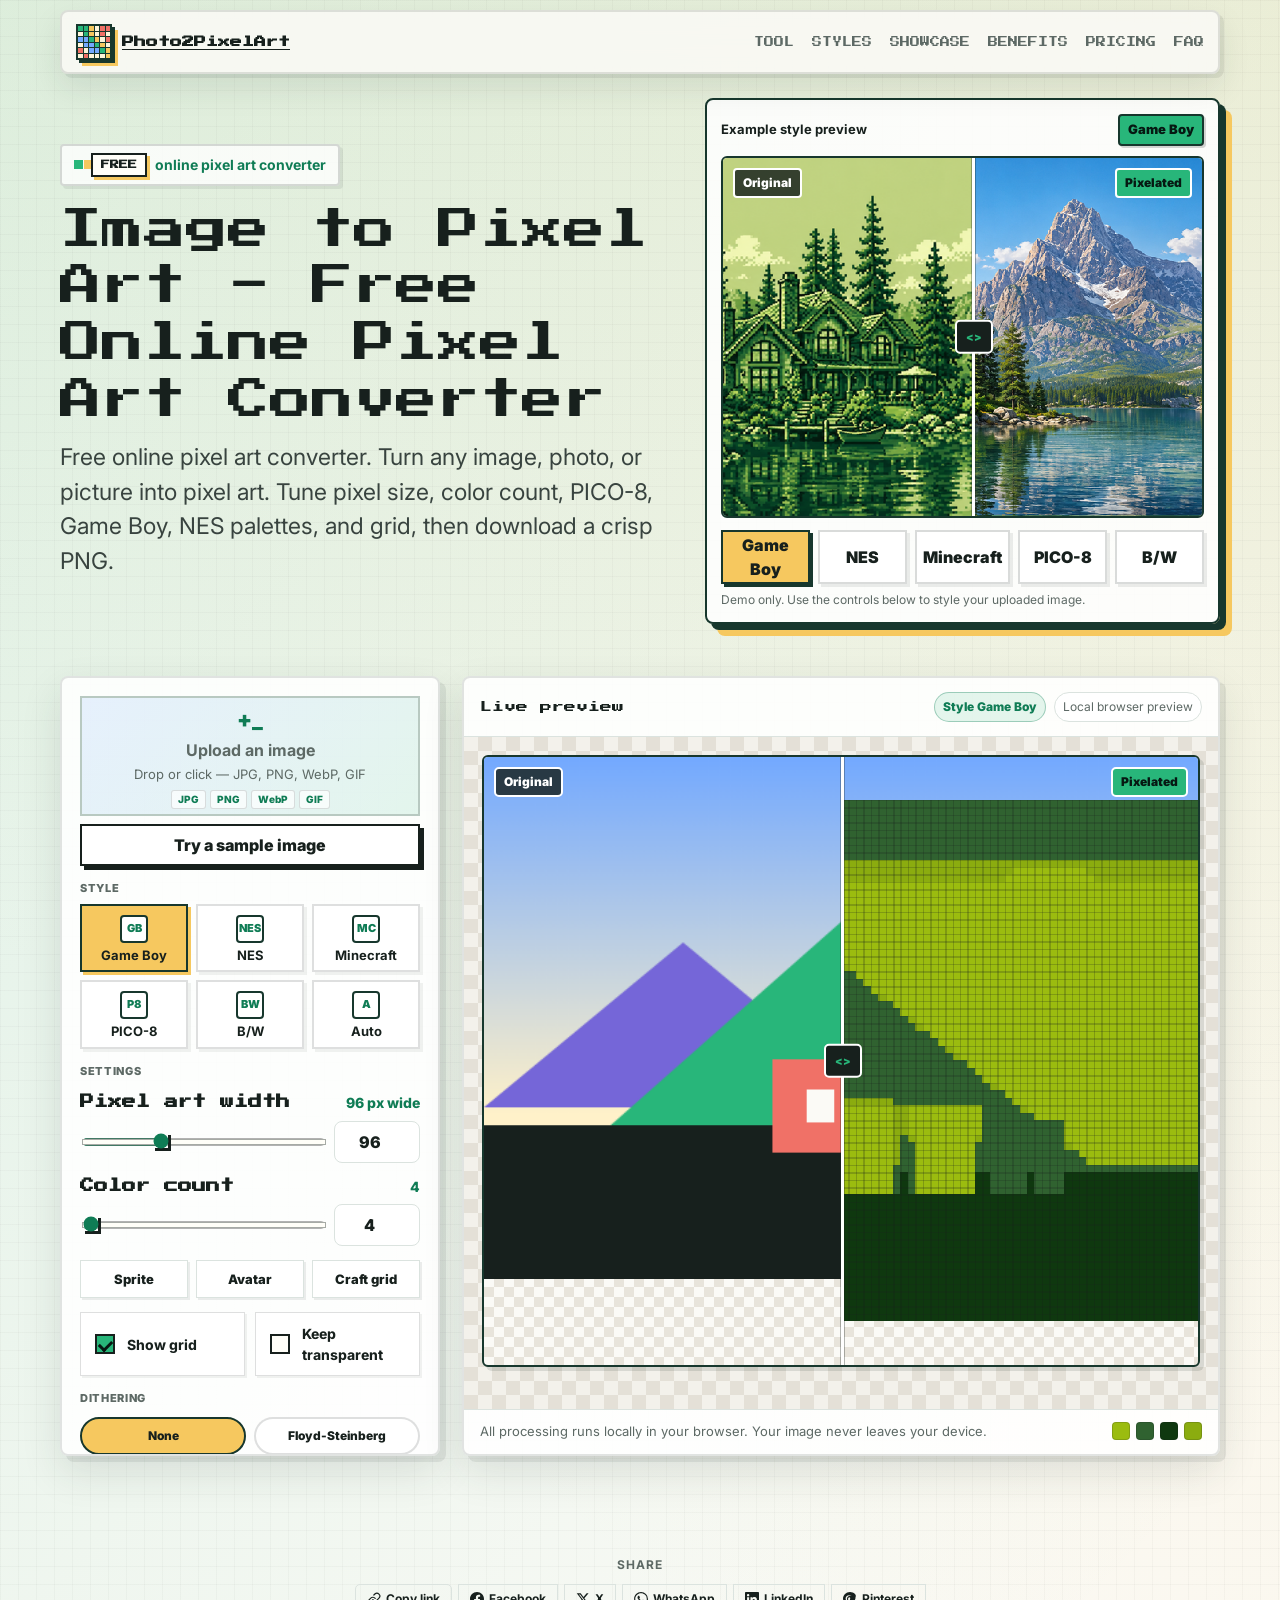
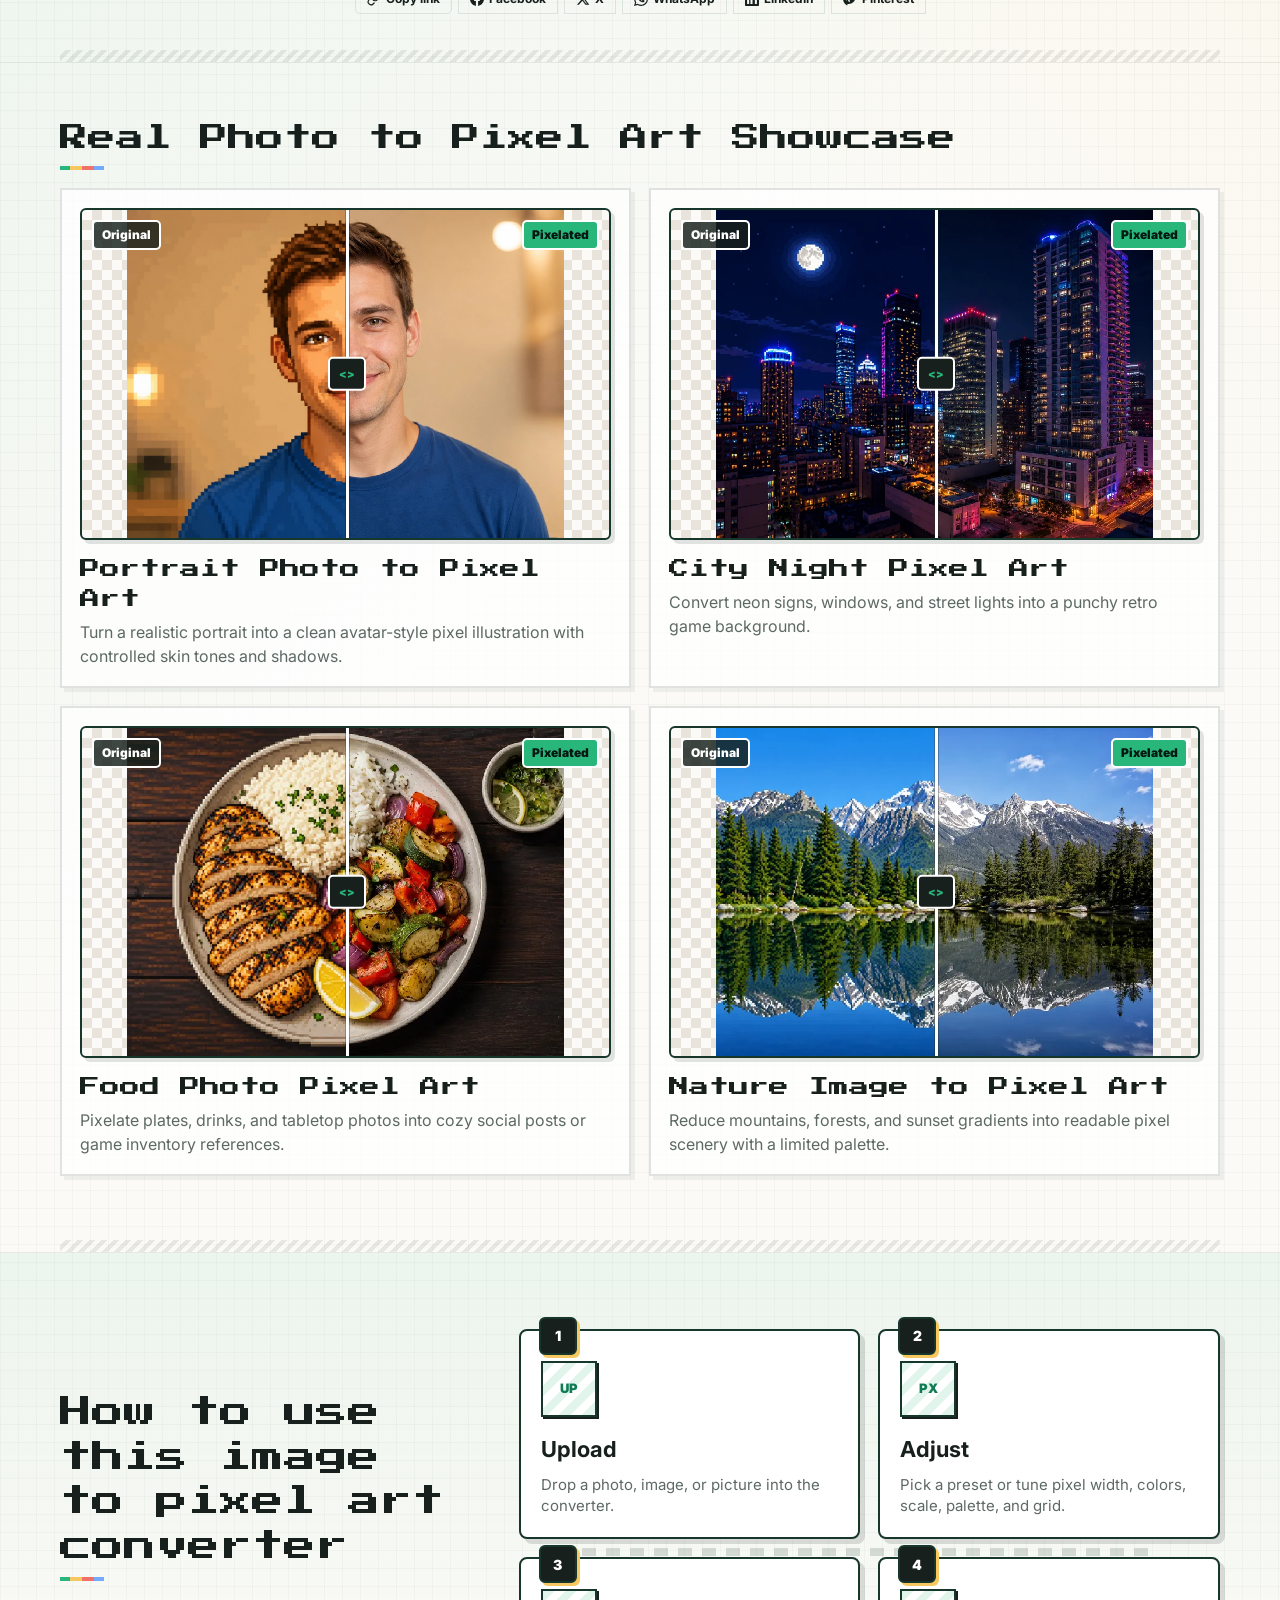
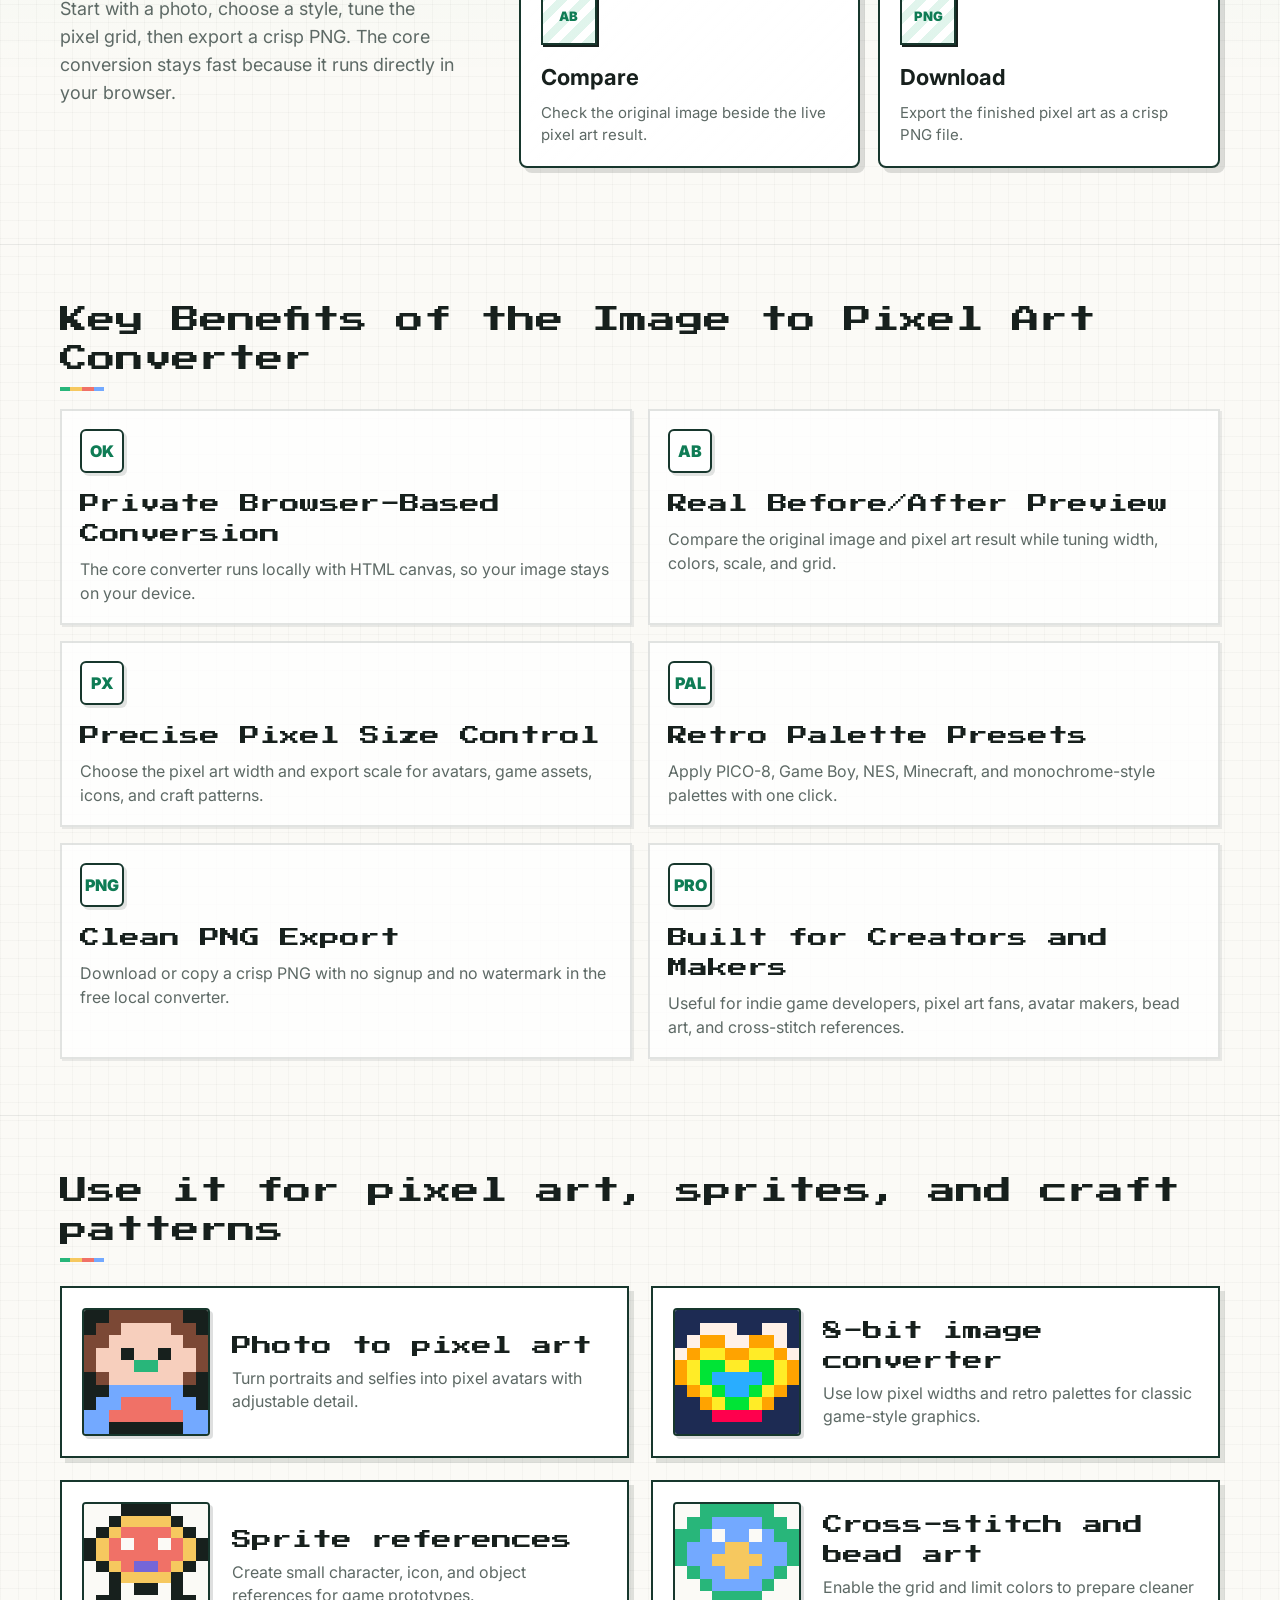
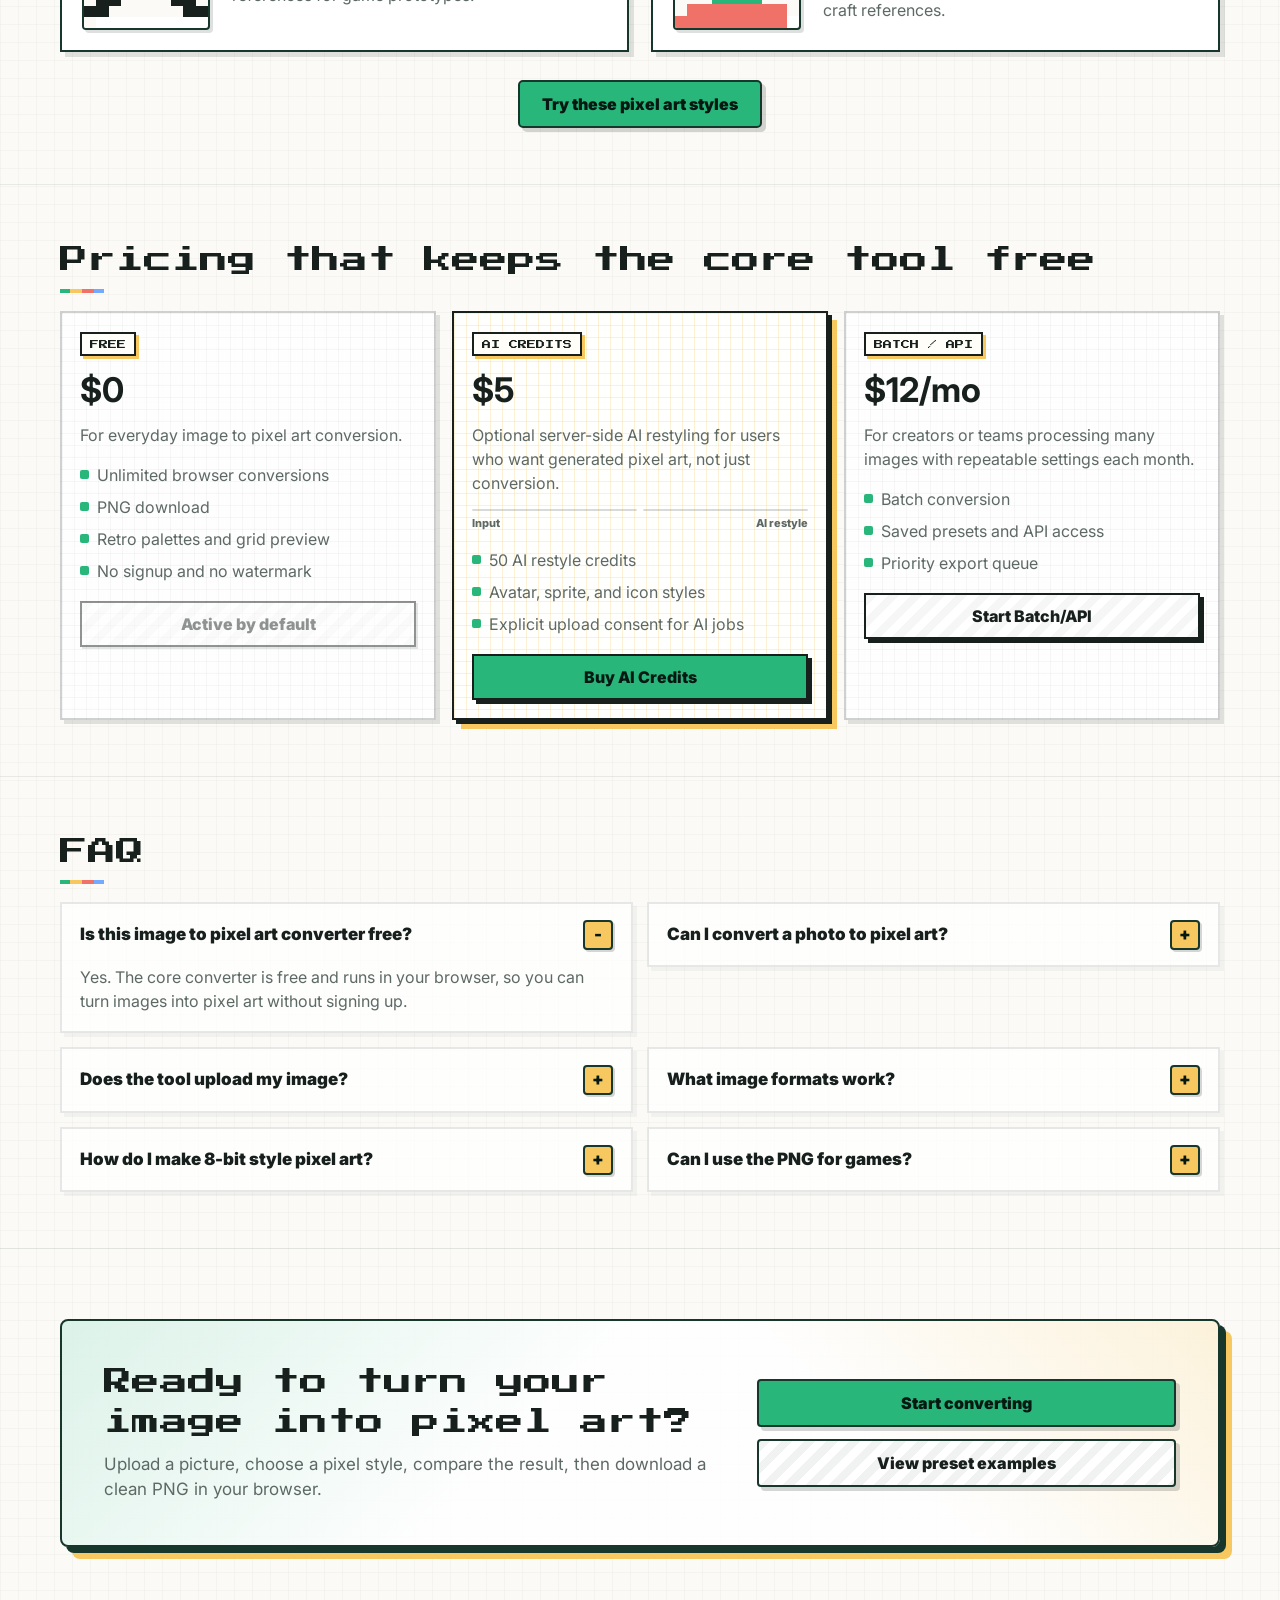
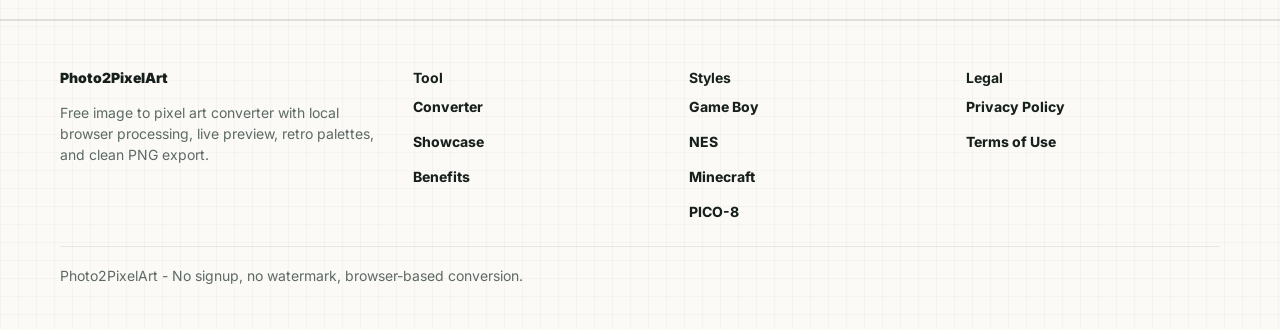
==== commit cfbd73ee: "fix: apply Press Start 2P to all headings and fix font size hierarchy - All h1-h4 now use Press Star" ====
--- a/index.html
+++ b/index.html
@@ -221,7 +221,7 @@
       box-shadow: 10px 0 0 var(--sun), 20px 0 0 var(--coral);
     }
 
-    h1 {
+    h1, h2, h3, h4 {
       font-family: "Press Start 2P", ui-monospace, SFMono-Regular, Menlo, Monaco, Consolas, "Liberation Mono", "Courier New", monospace;
       font-weight: 400;
       text-rendering: optimizeLegibility;
@@ -232,7 +232,7 @@
     h1 {
       max-width: 100%;
       margin: 16px 0 12px;
-      font-size: clamp(18px, 2.5vw, 28px);
+      font-size: clamp(26px, 3.5vw, 42px);
       line-height: 1.35;
       letter-spacing: 0;
     }
@@ -882,7 +882,7 @@
 
     .stage-head h2 {
       margin: 0;
-      font-size: 16px;
+      font-size: 12px;
     }
 
     .stats {
@@ -1043,10 +1043,9 @@
 
     .section-title {
       margin: 0 0 18px;
-      font-size: clamp(22px, 2.6vw, 32px);
-      line-height: 1.25;
-      letter-spacing: -0.01em;
-      font-weight: 850;
+      font-size: clamp(18px, 2.6vw, 28px);
+      line-height: 1.4;
+      letter-spacing: 0;
     }
 
     .grid-3 {
@@ -1113,7 +1112,7 @@
     .benefit-card h3 {
       display: block;
       margin: 0 0 8px;
-      font-size: 18px;
+      font-size: clamp(15px, 1.6vw, 20px);
     }
 
     .palette-card p,
@@ -1275,7 +1274,7 @@
 
     .showcase-card h3 {
       margin: 14px 0 6px;
-      font-size: 20px;
+      font-size: clamp(15px, 1.6vw, 20px);
     }
 
     .showcase-card p {
@@ -1411,7 +1410,8 @@
 
     .how-copy .section-title {
       margin-bottom: 14px;
-      font-size: clamp(38px, 5vw, 64px);
+      font-size: clamp(20px, 3vw, 32px);
+      line-height: 1.4;
     }
 
     .how-copy p {
@@ -1609,7 +1609,7 @@
 
     .use-card h3 {
       margin: 0 0 6px;
-      font-size: 18px;
+      font-size: clamp(15px, 1.6vw, 20px);
     }
 
     .use-card p {
@@ -1668,7 +1668,7 @@
 
     .legal-copy h2 {
       margin: 0 0 10px;
-      font-size: 22px;
+      font-size: clamp(16px, 2vw, 22px);
     }
 
     .legal-copy p + p {
@@ -1697,8 +1697,8 @@
 
     .cta-panel h2 {
       margin: 0 0 10px;
-      font-size: clamp(22px, 2.8vw, 32px);
-      line-height: 1.25;
+      font-size: clamp(18px, 2.8vw, 28px);
+      line-height: 1.4;
     }
 
     .cta-panel p {
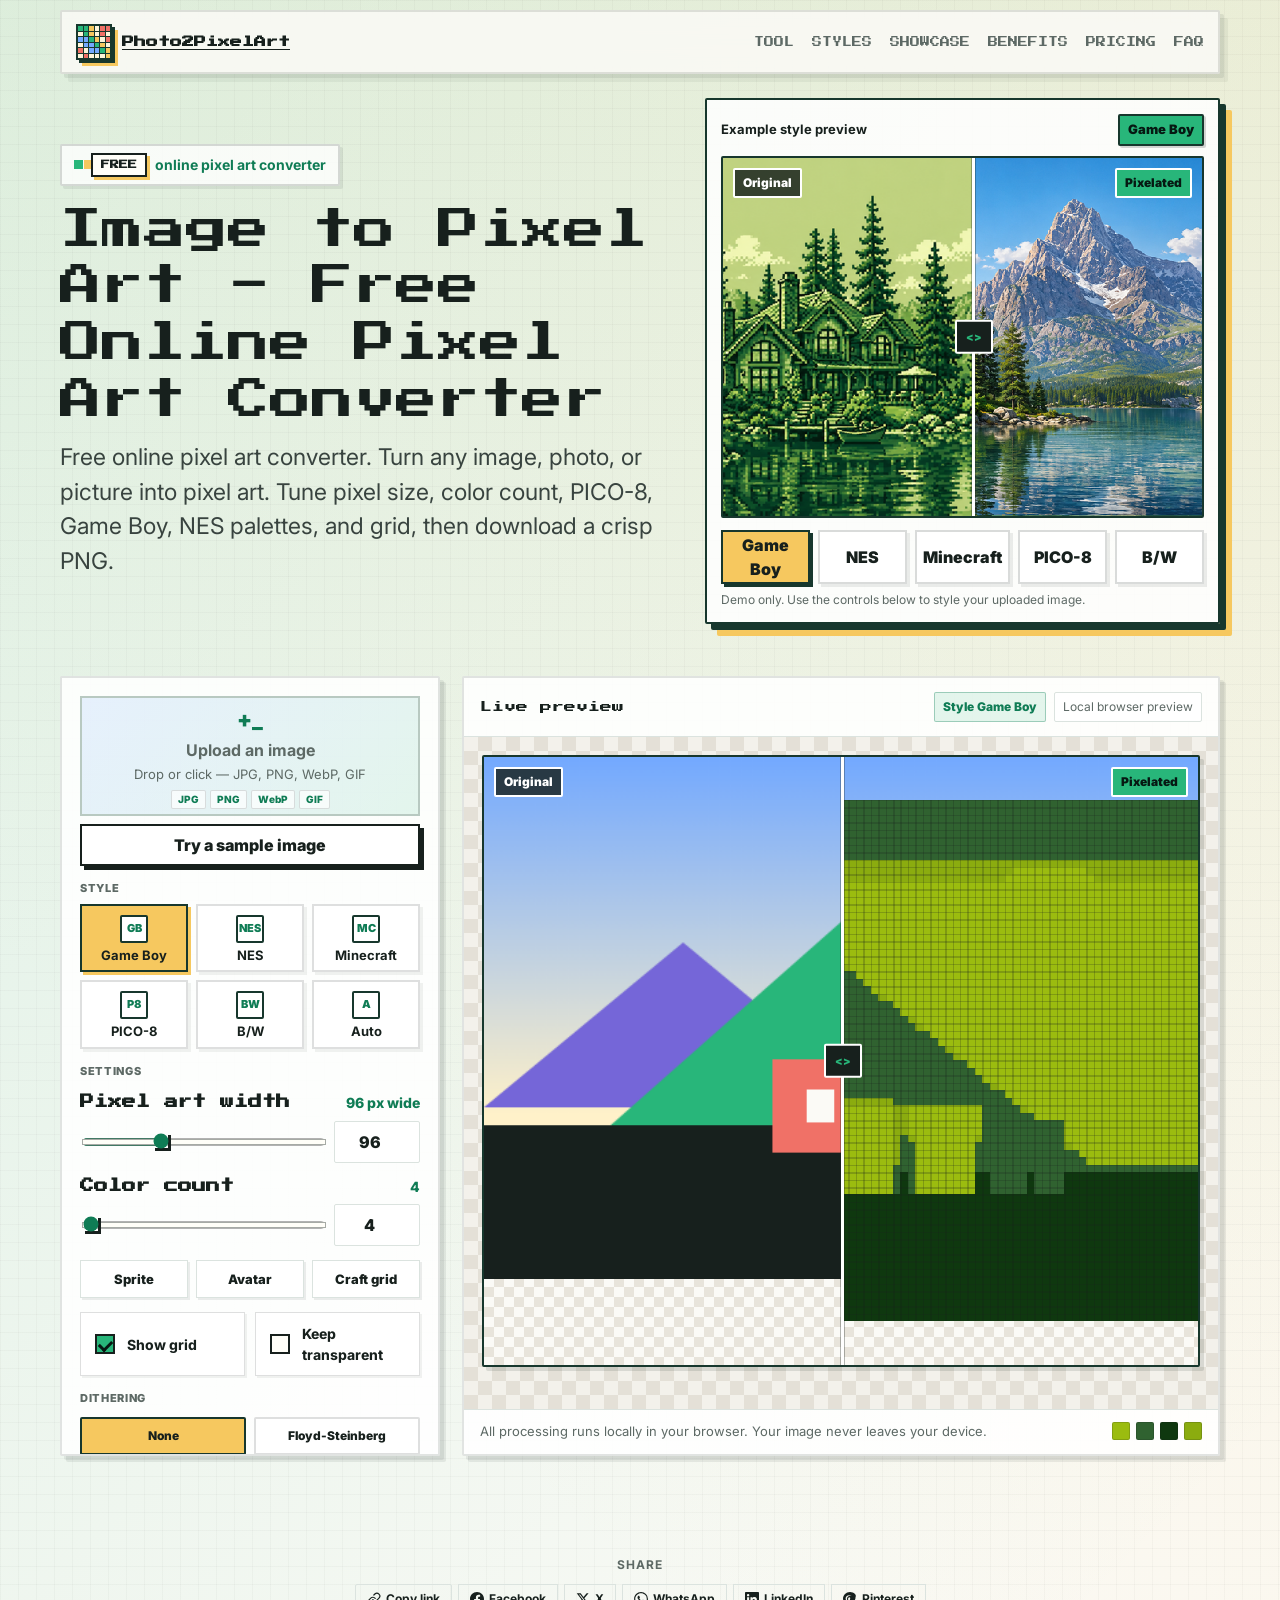
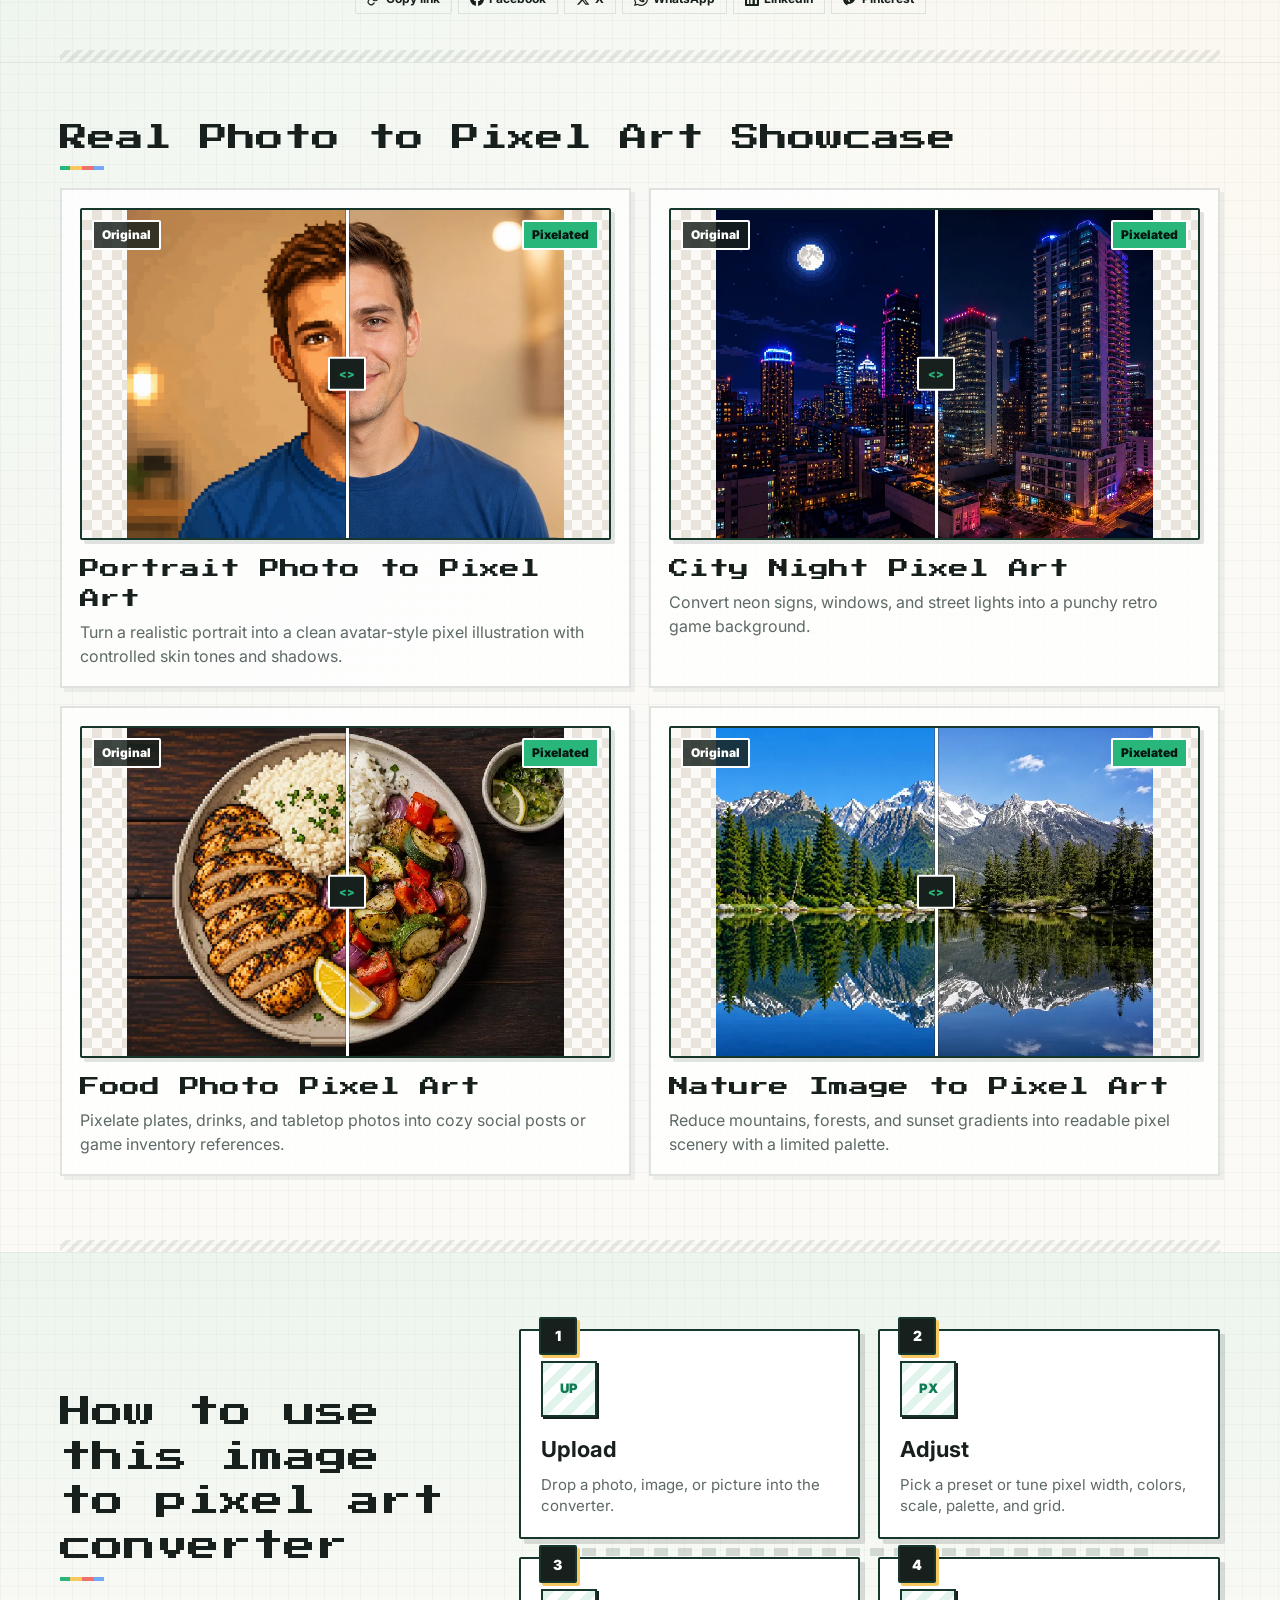
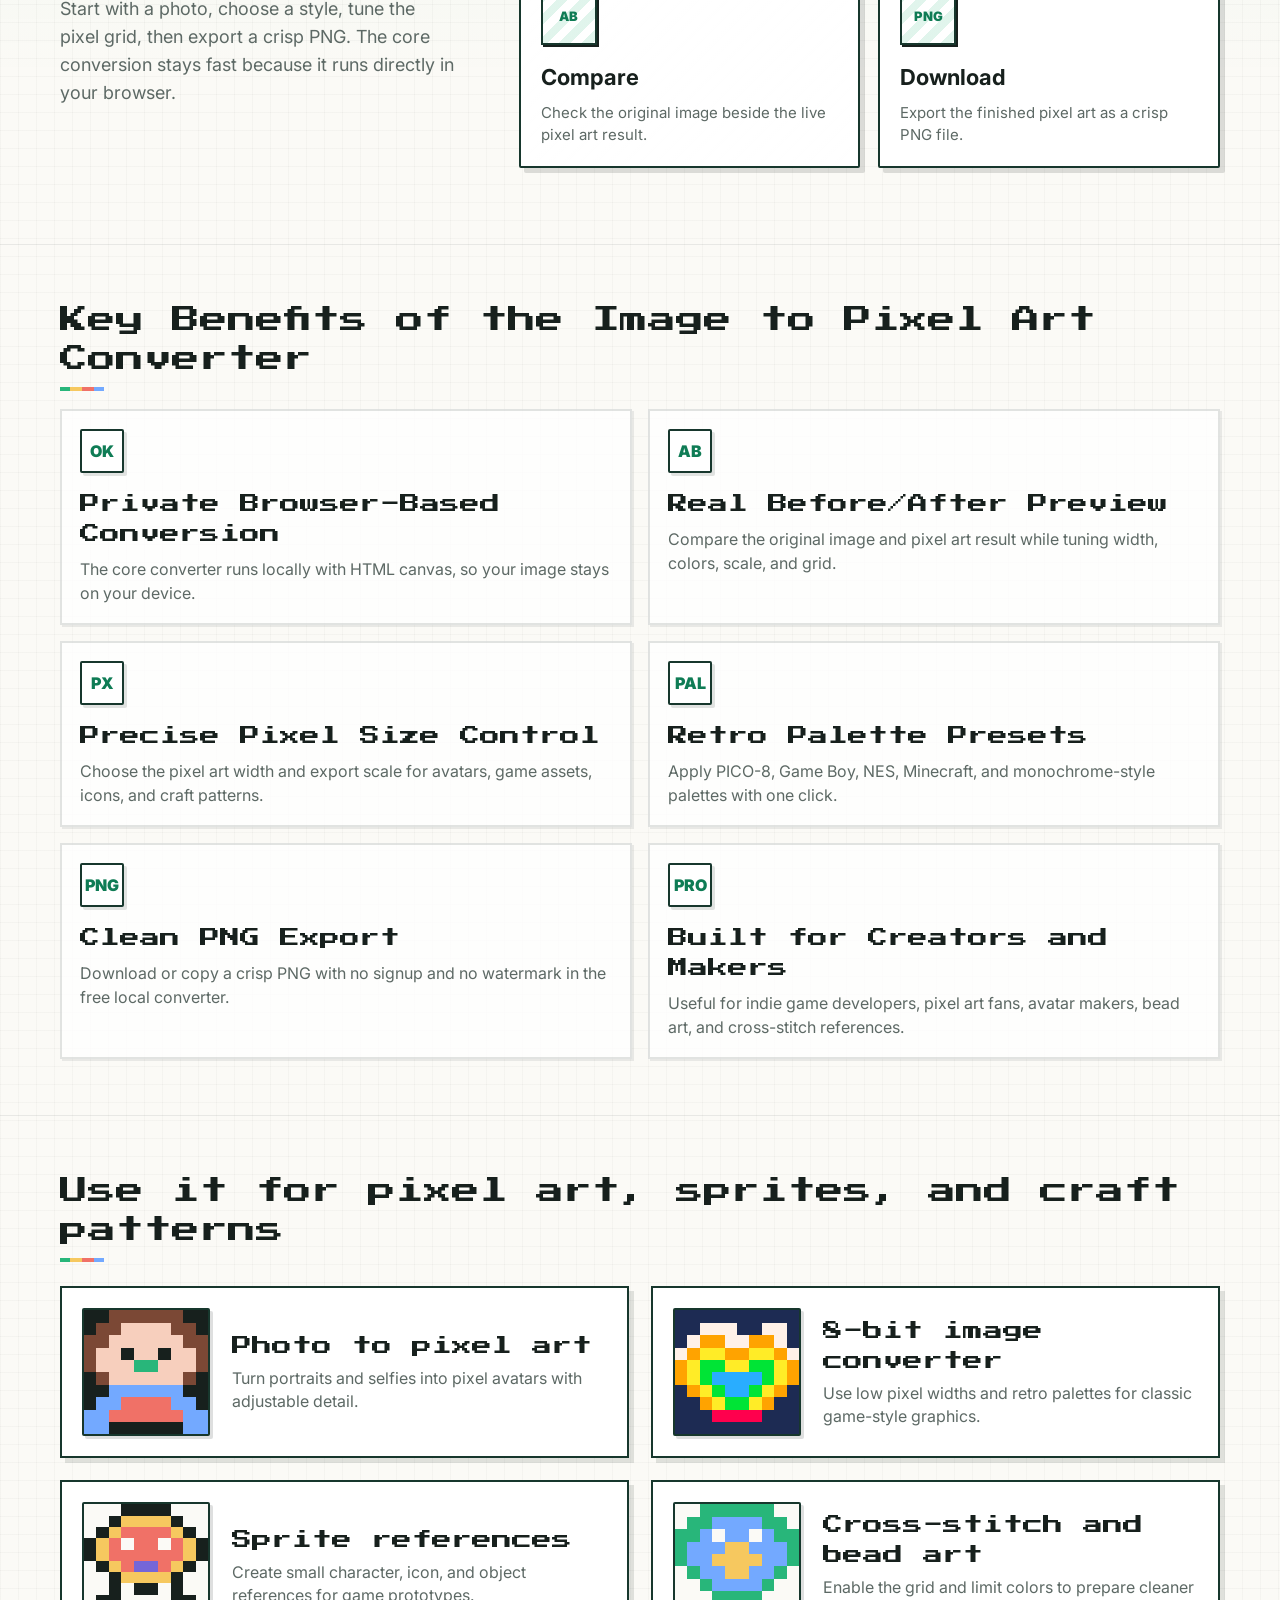
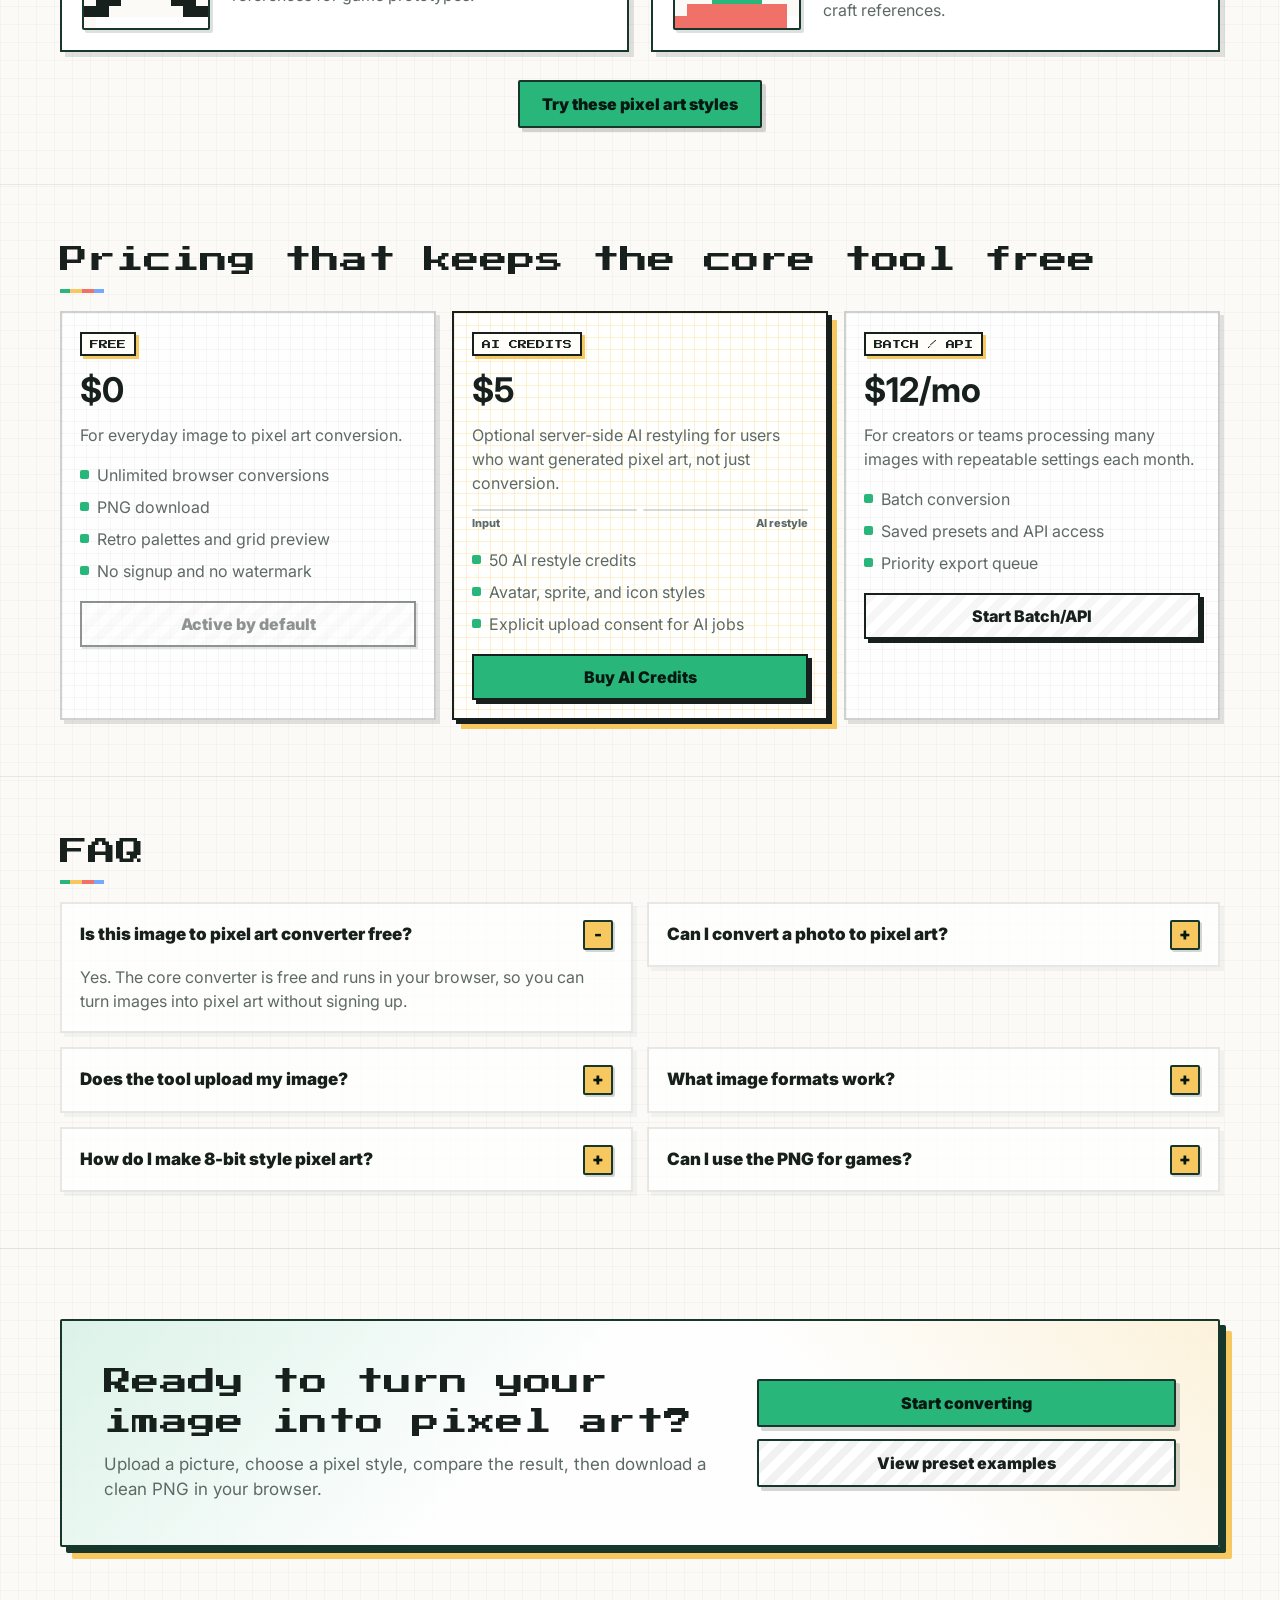
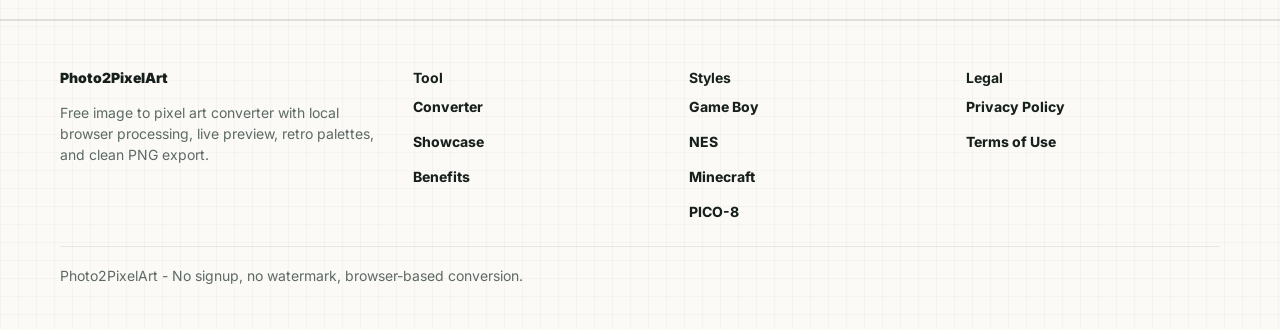
==== commit 96142cd6: "refactor: unify border-radius to 2px and replace blur shadows with hard shadows - All border-radius " ====
--- a/index.html
+++ b/index.html
@@ -98,7 +98,7 @@
       --sun: #f6c85f;
       --sky: #73a9ff;
       --plum: #7566d8;
-      --shadow: 0 16px 40px rgba(34, 48, 42, .12);
+      --shadow: 4px 4px 0 rgba(34,48,42,.08);
     }
 
     * { box-sizing: border-box; }
@@ -139,9 +139,9 @@
       margin-top: 10px;
       padding: 12px 14px;
       border: 2px solid rgba(23,32,29,.12);
-      border-radius: 8px;
+      border-radius: 2px;
       background: rgba(251,250,246,.86);
-      box-shadow: 4px 4px 0 rgba(23,32,29,.08), 0 14px 32px rgba(34,48,42,.10);
+      box-shadow: 4px 4px 0 rgba(23,32,29,.08), 8px 8px 0 rgba(34,48,42,.06);
       backdrop-filter: blur(12px);
     }
 
@@ -204,7 +204,7 @@
       gap: 8px;
       border: 2px solid rgba(23,32,29,.16);
       background: rgba(255,255,255,.78);
-      border-radius: 4px;
+      border-radius: 2px;
       padding: 7px 12px;
       color: var(--mint-dark);
       font-size: 14px;
@@ -246,7 +246,7 @@
 
     .hero-demo {
       border: 2px solid #17372d;
-      border-radius: 8px;
+      border-radius: 2px;
       background: rgba(255,255,255,.86);
       box-shadow: 6px 6px 0 #17372d, 12px 12px 0 var(--sun);
       padding: 14px;
@@ -265,7 +265,7 @@
 
     .hero-demo-head span {
       border: 2px solid #17372d;
-      border-radius: 4px;
+      border-radius: 2px;
       background: var(--mint);
       color: #061812;
       padding: 4px 8px;
@@ -277,7 +277,7 @@
       aspect-ratio: 4 / 3;
       overflow: hidden;
       border: 2px solid #17372d;
-      border-radius: 6px;
+      border-radius: 2px;
       background:
         linear-gradient(45deg, #eee7dc 25%, transparent 25%),
         linear-gradient(-45deg, #eee7dc 25%, transparent 25%),
@@ -313,7 +313,7 @@
       top: 10px;
       z-index: 2;
       border: 2px solid #fff;
-      border-radius: 4px;
+      border-radius: 2px;
       padding: 4px 8px;
       background: rgba(23,32,29,.82);
       color: #fff;
@@ -351,7 +351,7 @@
       left: 50%;
       transform: translate(-50%, -50%);
       border: 2px solid #fff;
-      border-radius: 5px;
+      border-radius: 2px;
       background: #17201d;
       color: var(--mint);
       padding: 7px 9px;
@@ -369,7 +369,7 @@
     .hero-style-tabs button {
       min-height: 42px;
       border: 2px solid rgba(23,32,29,.16);
-      border-radius: 5px;
+      border-radius: 2px;
       background: #fff;
       color: var(--ink);
       cursor: pointer;
@@ -408,7 +408,7 @@
     .panel {
       background: rgba(255,255,255,.88);
       border: 2px solid rgba(23,32,29,.12);
-      border-radius: 8px;
+      border-radius: 2px;
       box-shadow: 6px 6px 0 rgba(23,32,29,.08), var(--shadow);
     }
 
@@ -424,7 +424,7 @@
       place-items: center;
       min-height: 120px;
       border: 2px dashed #b8c9c1;
-      border-radius: 8px;
+      border-radius: 2px;
       background: linear-gradient(135deg, rgba(115,169,255,.16), rgba(40,182,122,.12));
       text-align: center;
       cursor: pointer;
@@ -463,7 +463,7 @@
 
     .drop-formats i {
       border: 1px solid rgba(23,32,29,.14);
-      border-radius: 3px;
+      border-radius: 2px;
       background: rgba(255,255,255,.7);
       padding: 1px 6px;
       font-size: 10px;
@@ -513,7 +513,7 @@
       width: 100%;
       height: 42px;
       border: 1px solid var(--line);
-      border-radius: 8px;
+      border-radius: 2px;
       background: #fff;
       padding: 0 12px;
       color: var(--ink);
@@ -534,7 +534,7 @@
     .preset {
       min-height: 38px;
       border: 1px solid var(--line);
-      border-radius: 8px;
+      border-radius: 2px;
       background: #fff;
       color: var(--ink);
       cursor: pointer;
@@ -565,7 +565,7 @@
       justify-content: center;
       gap: 6px;
       border: 2px solid rgba(23,32,29,.14);
-      border-radius: 999px;
+      border-radius: 2px;
       background: #fff;
       padding: 8px 12px;
       font-size: 12px;
@@ -590,7 +590,7 @@
       align-items: center;
       gap: 9px;
       border: 1px solid var(--line);
-      border-radius: 8px;
+      border-radius: 2px;
       background: #fff;
       padding: 10px;
       font-size: 14px;
@@ -611,7 +611,7 @@
       min-height: 42px;
       margin-top: 8px;
       border: 2px solid #17372d;
-      border-radius: 4px;
+      border-radius: 2px;
       background: #fff;
       color: var(--ink);
       cursor: pointer;
@@ -622,7 +622,7 @@
     .btn {
       min-height: 46px;
       border: 2px solid #17372d;
-      border-radius: 4px;
+      border-radius: 2px;
       padding: 0 14px;
       background:
         repeating-linear-gradient(135deg, rgba(23,32,29,.04) 0 8px, transparent 8px 16px),
@@ -670,7 +670,7 @@
     .usage {
       margin-top: 12px;
       border: 1px solid var(--line);
-      border-radius: 8px;
+      border-radius: 2px;
       background: #fff;
       padding: 10px 12px;
       color: var(--muted);
@@ -696,7 +696,7 @@
       display: none;
       margin-top: 12px;
       border: 1px solid rgba(15,124,85,.34);
-      border-radius: 8px;
+      border-radius: 2px;
       background: rgba(40,182,122,.10);
       padding: 12px;
       color: #254139;
@@ -722,7 +722,7 @@
 
     .nudge-actions a {
       border: 1px solid #17372d;
-      border-radius: 8px;
+      border-radius: 2px;
       background: #fff;
       padding: 7px 10px;
       color: var(--ink);
@@ -734,7 +734,7 @@
       display: none;
       margin-top: 12px;
       border: 1px solid var(--line);
-      border-radius: 8px;
+      border-radius: 2px;
       background: #fff;
       padding: 10px;
     }
@@ -762,7 +762,7 @@
       width: 100%;
       aspect-ratio: 1 / 1;
       border: 1px solid rgba(23,32,29,.14);
-      border-radius: 4px;
+      border-radius: 2px;
       object-fit: contain;
       image-rendering: pixelated;
       background: #f3f1eb;
@@ -771,7 +771,7 @@
     .style-panel {
       margin-top: 14px;
       border: 2px solid rgba(23,32,29,.12);
-      border-radius: 8px;
+      border-radius: 2px;
       background: rgba(255,255,255,.82);
       padding: 10px;
     }
@@ -789,7 +789,7 @@
 
     .style-head strong {
       border: 2px solid #17372d;
-      border-radius: 4px;
+      border-radius: 2px;
       background: var(--sun);
       color: #061812;
       padding: 4px 8px;
@@ -805,7 +805,7 @@
     .style-card {
       min-height: 52px;
       border: 2px solid rgba(23,32,29,.14);
-      border-radius: 6px;
+      border-radius: 2px;
       background: #fff;
       color: var(--ink);
       cursor: pointer;
@@ -838,7 +838,7 @@
       height: 28px;
       margin: 0 auto 5px;
       border: 2px solid #17372d;
-      border-radius: 4px;
+      border-radius: 2px;
       background: #fff;
       color: var(--mint-dark);
       font-size: 11px;
@@ -896,7 +896,7 @@
 
     .stats span {
       border: 1px solid var(--line);
-      border-radius: 999px;
+      border-radius: 2px;
       background: #fff;
       padding: 5px 8px;
     }
@@ -931,7 +931,7 @@
       min-width: 0;
       overflow: hidden;
       border: 1px solid rgba(23,32,29,.14);
-      border-radius: 8px;
+      border-radius: 2px;
       background: rgba(255,255,255,.78);
     }
 
@@ -990,7 +990,7 @@
       width: 18px;
       height: 18px;
       border: 1px solid rgba(23,32,29,.18);
-      border-radius: 4px;
+      border-radius: 2px;
     }
 
     .share-section {
@@ -1017,7 +1017,7 @@
       align-items: center;
       gap: 5px;
       border: 1px solid var(--line);
-      border-radius: 5px;
+      border-radius: 2px;
       background: var(--surface);
       color: var(--ink);
       text-decoration: none;
@@ -1065,7 +1065,7 @@
     .benefit-card,
     .showcase-card {
       border: 2px solid rgba(23,32,29,.12);
-      border-radius: 6px;
+      border-radius: 2px;
       background: rgba(255,255,255,.78);
       padding: 18px;
       box-shadow: 4px 4px 0 rgba(23,32,29,.06);
@@ -1101,7 +1101,7 @@
       place-items: center;
       margin-bottom: 16px;
       border: 2px solid #17372d;
-      border-radius: 6px;
+      border-radius: 2px;
       background: #fff;
       color: var(--mint-dark);
       font-weight: 950;
@@ -1176,7 +1176,7 @@
       aspect-ratio: 16 / 10;
       overflow: hidden;
       border: 2px solid #17372d;
-      border-radius: 6px;
+      border-radius: 2px;
       background:
         linear-gradient(45deg, #e8e4db 25%, transparent 25%),
         linear-gradient(-45deg, #e8e4db 25%, transparent 25%),
@@ -1219,7 +1219,7 @@
       top: 10px;
       z-index: 2;
       border: 2px solid #fff;
-      border-radius: 5px;
+      border-radius: 2px;
       padding: 4px 8px;
       background: rgba(23,32,29,.82);
       color: #fff;
@@ -1264,7 +1264,7 @@
       left: 50%;
       transform: translate(-50%, -50%);
       border: 2px solid #fff;
-      border-radius: 5px;
+      border-radius: 2px;
       background: #17201d;
       color: var(--mint);
       padding: 7px 9px;
@@ -1284,7 +1284,7 @@
 
     .feature, .price, .faq-item {
       border: 2px solid rgba(23,32,29,.10);
-      border-radius: 6px;
+      border-radius: 2px;
       background: rgba(255,255,255,.78);
       padding: 18px;
       box-shadow: 4px 4px 0 rgba(23,32,29,.04);
@@ -1369,7 +1369,7 @@
 
     .ai-demo .mini-art {
       border: 1px solid rgba(23,32,29,.16);
-      border-radius: 4px;
+      border-radius: 2px;
     }
 
     .ai-demo-label {
@@ -1446,7 +1446,7 @@
       counter-increment: step;
       min-height: 176px;
       border: 2px solid #17372d;
-      border-radius: 8px;
+      border-radius: 2px;
       background:
         linear-gradient(135deg, rgba(255,255,255,.98), rgba(255,255,255,.84)),
         #fff;
@@ -1471,7 +1471,7 @@
       width: 34px;
       height: 34px;
       border: 2px solid #17372d;
-      border-radius: 6px;
+      border-radius: 2px;
       background: var(--ink);
       color: #fff;
       font-weight: 950;
@@ -1486,7 +1486,7 @@
       height: 56px;
       margin: 10px 0 16px;
       border: 2px solid #17372d;
-      border-radius: 5px;
+      border-radius: 2px;
       background:
         repeating-linear-gradient(135deg, rgba(40,182,122,.14) 0 8px, transparent 8px 16px),
         #fff;
@@ -1545,7 +1545,7 @@
       width: 26px;
       height: 26px;
       border: 2px solid #17372d;
-      border-radius: 4px;
+      border-radius: 2px;
       background: var(--sun);
       color: #061812;
       box-shadow: 2px 2px 0 rgba(23,32,29,.18);
@@ -1572,7 +1572,7 @@
       align-items: center;
       gap: 22px;
       border: 2px solid #17372d;
-      border-radius: 8px;
+      border-radius: 2px;
       background:
         linear-gradient(135deg, rgba(255,255,255,.96), rgba(255,255,255,.82)),
         #fff;
@@ -1593,7 +1593,7 @@
       grid-template-columns: repeat(10, 1fr);
       background: #fff;
       border: 2px solid #17372d;
-      border-radius: 4px;
+      border-radius: 2px;
       box-shadow: 3px 3px 0 rgba(23,32,29,.14);
       image-rendering: pixelated;
       overflow: hidden;
@@ -1632,7 +1632,7 @@
       display: inline-grid;
       place-items: center;
       border: 2px solid #17372d;
-      border-radius: 5px;
+      border-radius: 2px;
       padding: 0 22px;
       background: var(--mint);
       color: #061812;
@@ -1661,7 +1661,7 @@
 
     .legal-copy {
       border: 2px solid rgba(23,32,29,.10);
-      border-radius: 6px;
+      border-radius: 2px;
       background: rgba(255,255,255,.72);
       padding: 18px;
     }
@@ -1686,7 +1686,7 @@
       gap: 24px;
       align-items: center;
       border: 2px solid #17372d;
-      border-radius: 8px;
+      border-radius: 2px;
       background:
         linear-gradient(135deg, rgba(40,182,122,.16), transparent 42%),
         linear-gradient(225deg, rgba(246,200,95,.22), transparent 34%),
@@ -1717,7 +1717,7 @@
       display: inline-grid;
       place-items: center;
       border: 2px solid #17372d;
-      border-radius: 4px;
+      border-radius: 2px;
       background: var(--mint);
       color: #061812;
       text-decoration: none;
@@ -1791,7 +1791,7 @@
       bottom: 22px;
       transform: translateX(-50%) translateY(20px);
       border: 1px solid var(--line);
-      border-radius: 8px;
+      border-radius: 2px;
       background: #17201d;
       color: #fff;
       padding: 10px 14px;
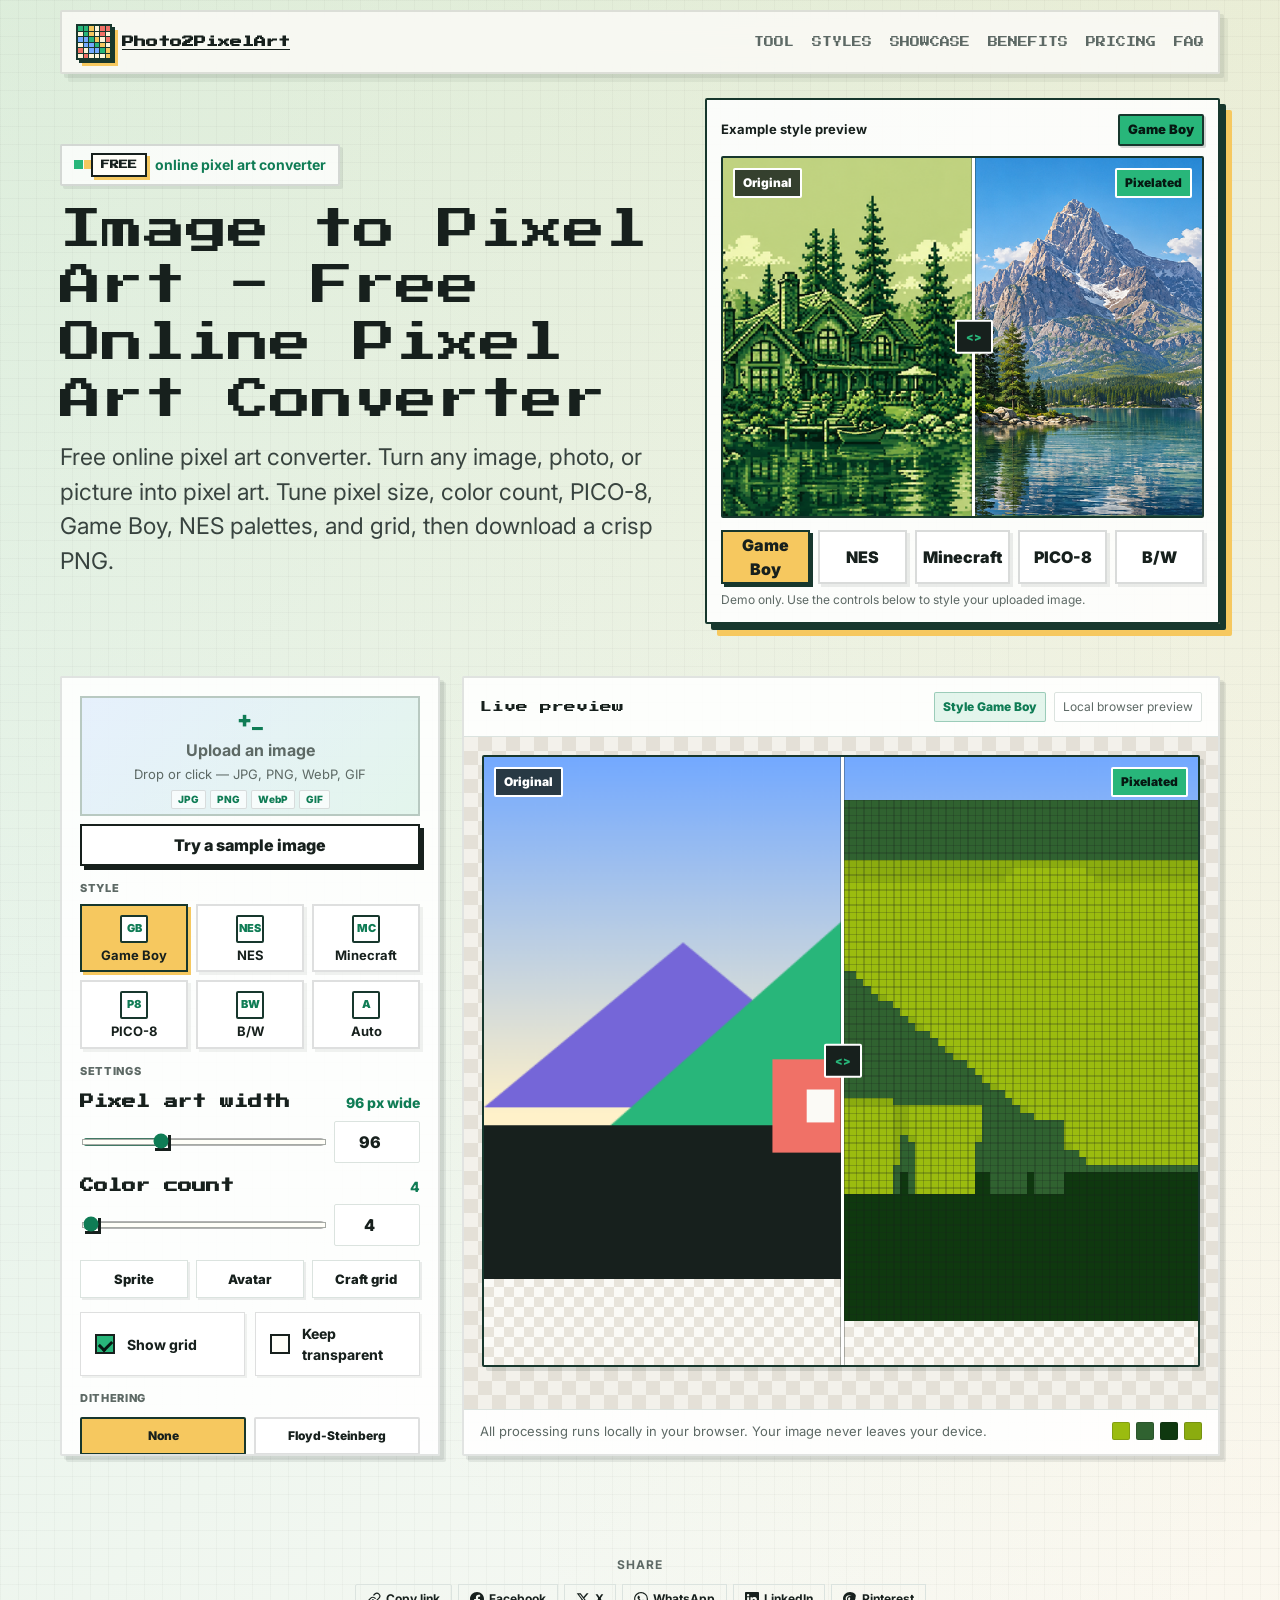
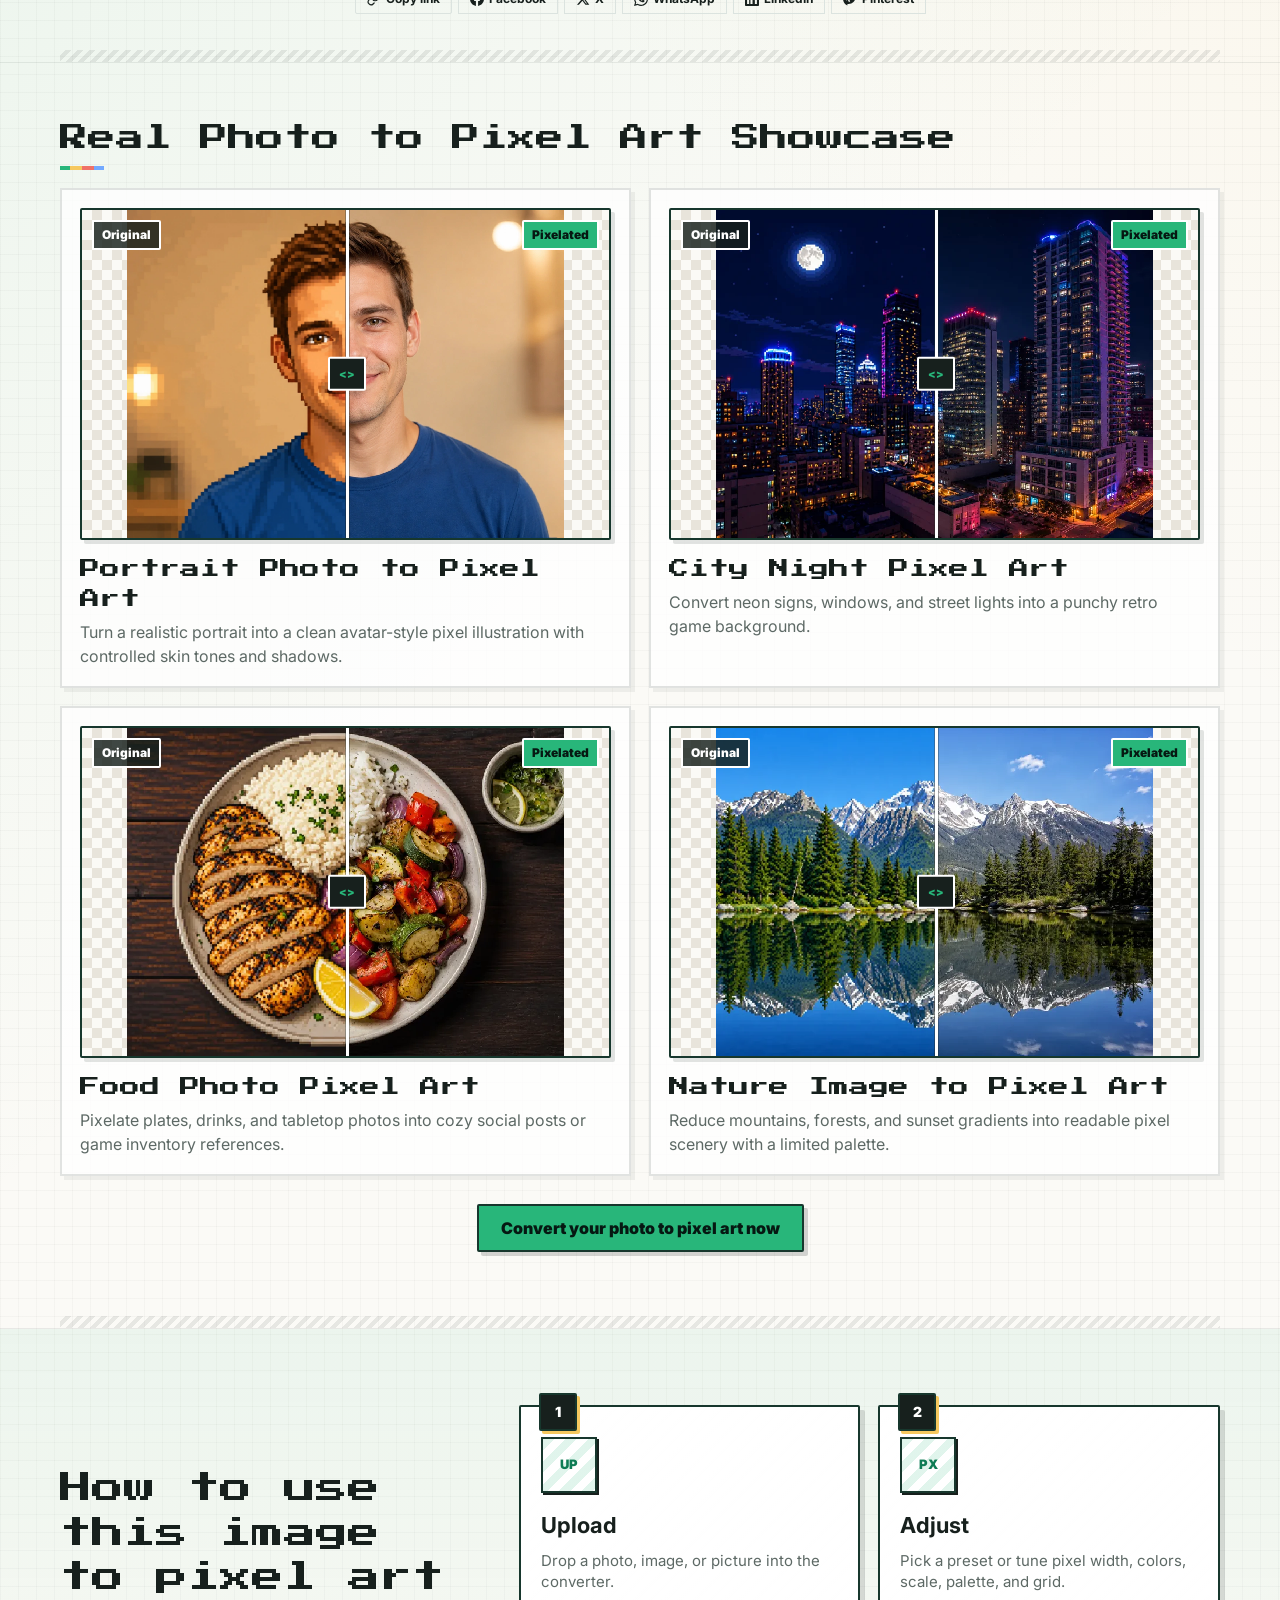
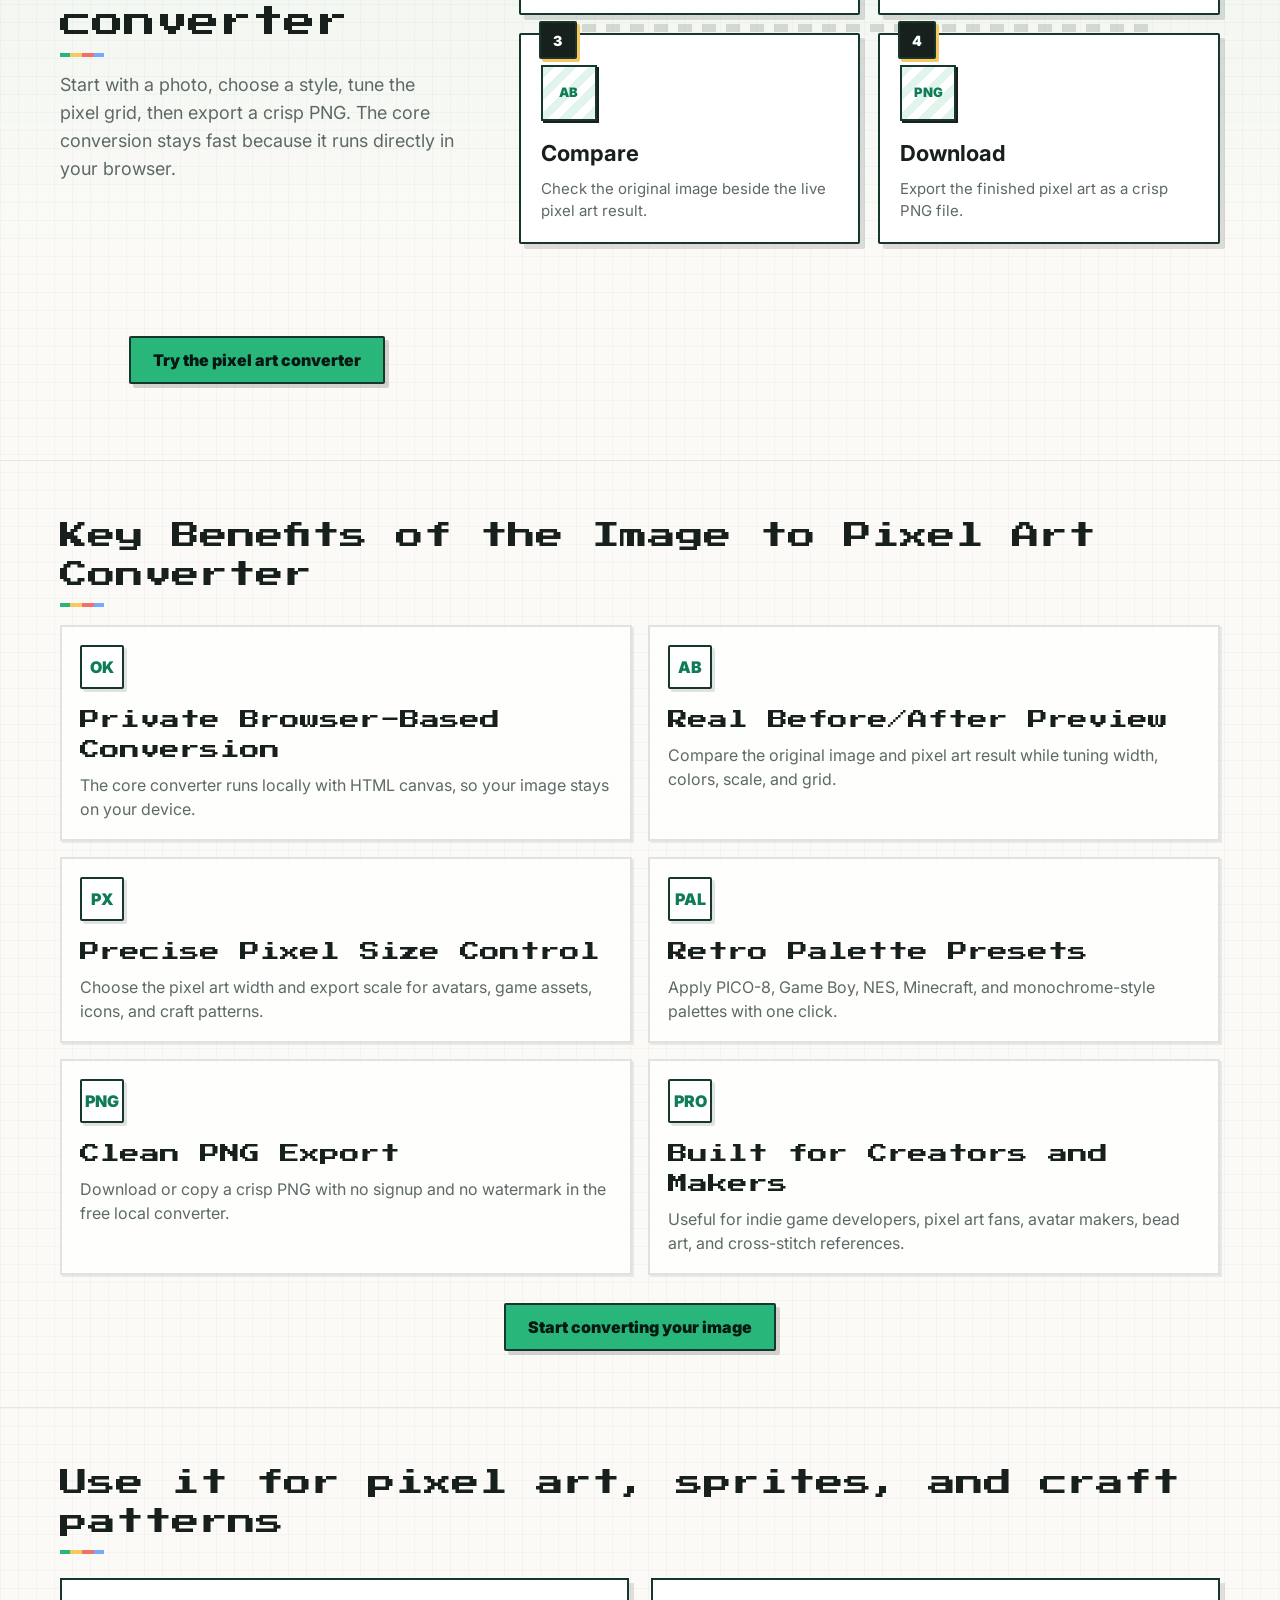
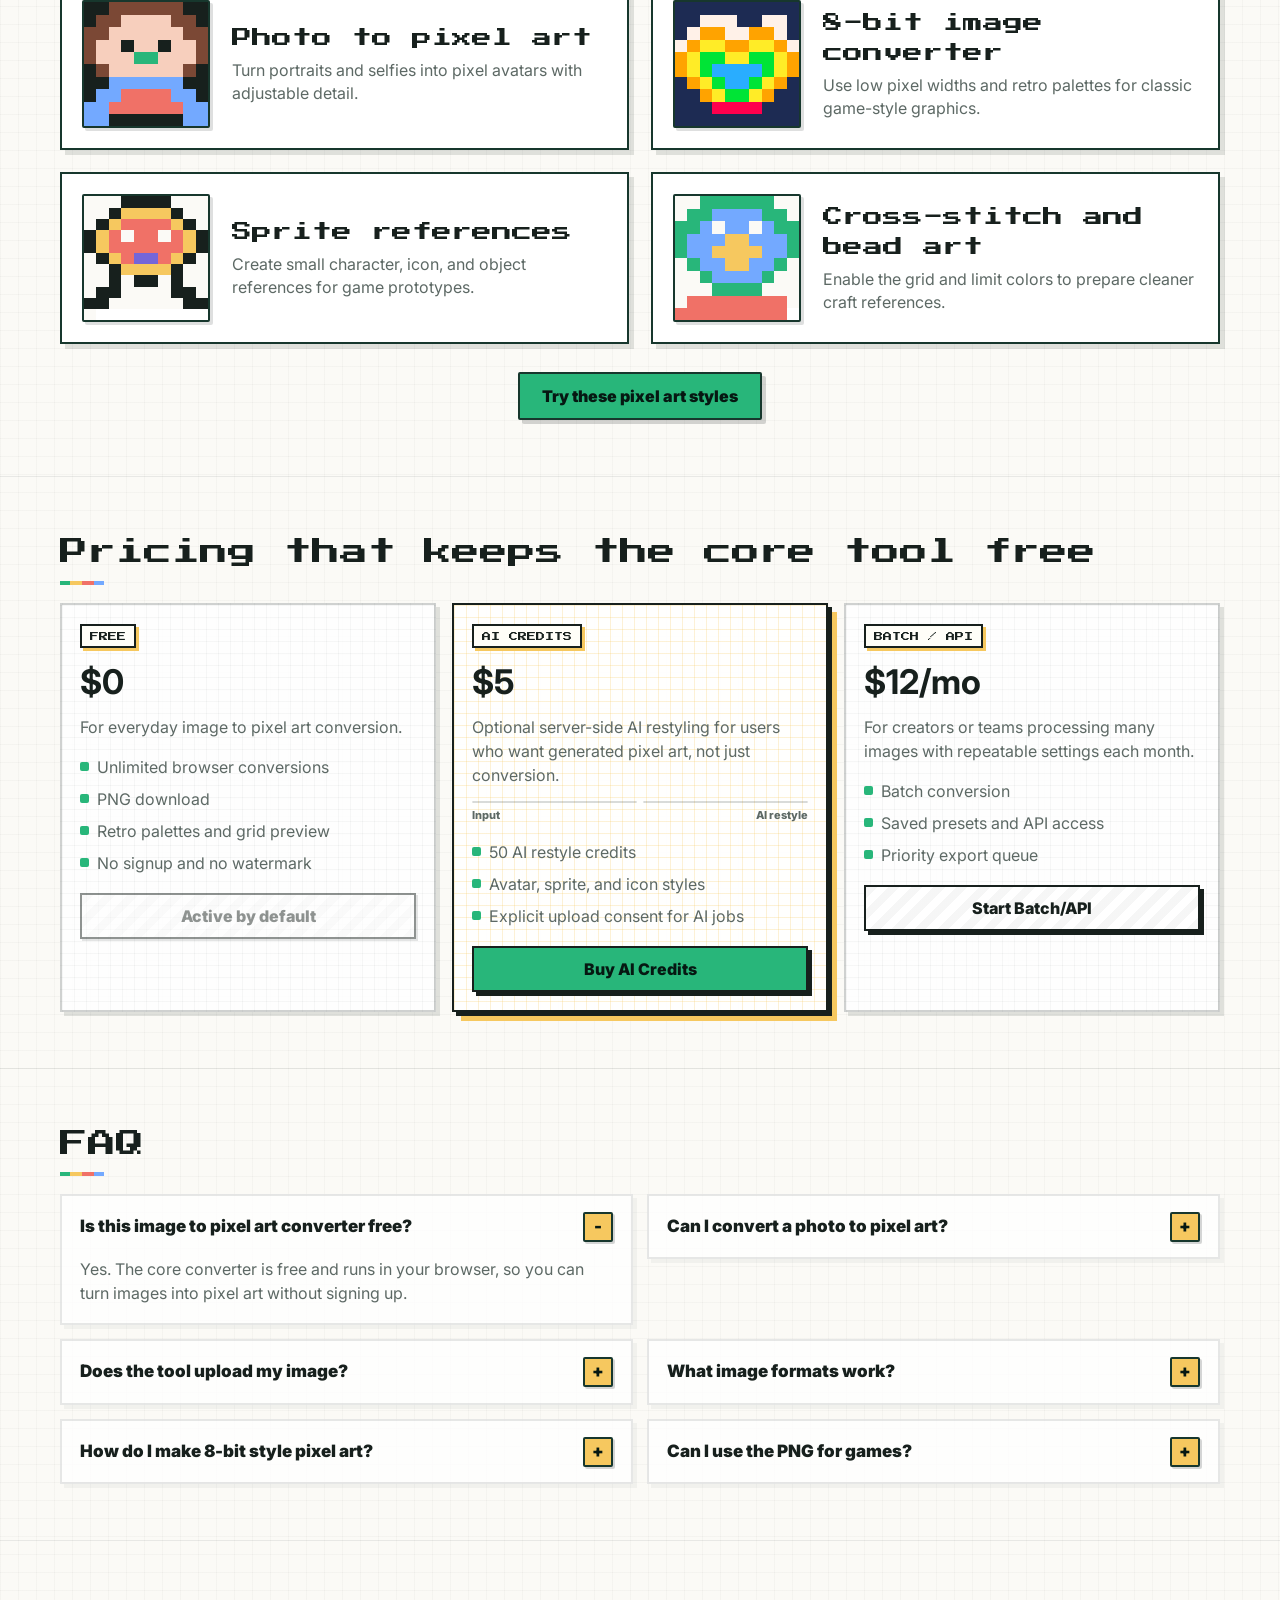
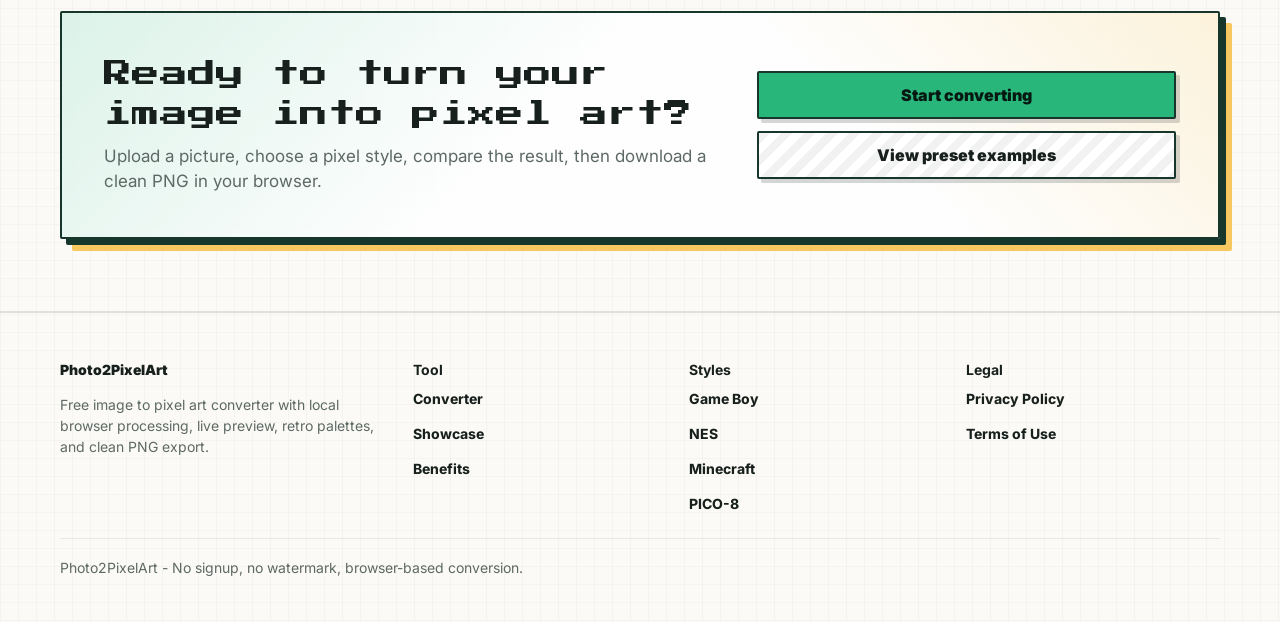
==== commit 42410501: "feat: add section CTAs, fix button interactions, add download feedback - Add CTA buttons to Showcase" ====
--- a/index.html
+++ b/index.html
@@ -1025,10 +1025,22 @@
       font-weight: 700;
       padding: 5px 11px;
       cursor: pointer;
-      transition: background .15s;
+      transition: transform .12s, box-shadow .12s, background .15s;
     }
     .share-btn:hover {
+      transform: translate(-1px, -1px);
       background: rgba(255,255,255,.8);
+      box-shadow: 2px 2px 0 rgba(23,32,29,.12);
+    }
+
+    .share-btn:active {
+      transform: translate(2px, 2px);
+      box-shadow: none;
+    }
+
+    .share-btn:focus-visible {
+      outline: 2px solid var(--mint);
+      outline-offset: 2px;
     }
     .share-btn svg {
       width: 14px;
@@ -1645,6 +1657,16 @@
     .section-cta a:hover {
       transform: translate(-2px, -2px);
       box-shadow: 6px 6px 0 rgba(23,32,29,.2);
+    }
+
+    .section-cta a:active {
+      transform: translate(3px, 3px);
+      box-shadow: 1px 1px 0 rgba(23,32,29,.24);
+    }
+
+    .section-cta a:focus-visible {
+      outline: 2px solid var(--mint);
+      outline-offset: 2px;
     }
 
     .seo-copy {
@@ -2089,6 +2111,9 @@
             <p>Reduce mountains, forests, and sunset gradients into readable pixel scenery with a limited palette.</p>
           </article>
         </div>
+        <div class="section-cta">
+          <a href="#tool">Convert your photo to pixel art now</a>
+        </div>
       </div>
     </section>
     <div class="divider-pixel" aria-hidden="true"></div>
@@ -2123,6 +2148,9 @@
             <p>Export the finished pixel art as a crisp PNG file.</p>
           </div>
         </div>
+        <div class="section-cta">
+          <a href="#tool">Try the pixel art converter</a>
+        </div>
       </div>
     </section>
 
@@ -2136,6 +2164,9 @@
           <div class="benefit-card"><span class="benefit-icon">PAL</span><h3>Retro Palette Presets</h3><p>Apply PICO-8, Game Boy, NES, Minecraft, and monochrome-style palettes with one click.</p></div>
           <div class="benefit-card"><span class="benefit-icon">PNG</span><h3>Clean PNG Export</h3><p>Download or copy a crisp PNG with no signup and no watermark in the free local converter.</p></div>
           <div class="benefit-card"><span class="benefit-icon">PRO</span><h3>Built for Creators and Makers</h3><p>Useful for indie game developers, pixel art fans, avatar makers, bead art, and cross-stitch references.</p></div>
+        </div>
+        <div class="section-cta">
+          <a href="#tool">Start converting your image</a>
         </div>
       </div>
     </section>
@@ -2886,6 +2917,7 @@
         </div>
       `;
       showToast('PNG downloaded. Batch and AI options are below.');
+      flashBtn(download, '✓ Downloaded!');
     }
 
     async function copyPngToClipboard() {
@@ -2901,11 +2933,25 @@
         try {
           await navigator.clipboard.write([new ClipboardItem({ 'image/png': blob })]);
           saveHistory();
+          flashBtn(copyPng, '✓ Copied!');
           showToast('PNG copied to clipboard.');
         } catch {
           showToast('Clipboard permission was blocked. Download PNG instead.');
         }
       }, 'image/png');
+
+    function flashBtn(btn, text) {
+      const orig = btn.textContent;
+      btn.textContent = text;
+      btn.style.opacity = '.8';
+      btn.style.transform = 'scale(.96)';
+      window.clearTimeout(flashBtn.timer);
+      flashBtn.timer = window.setTimeout(() => {
+        btn.textContent = orig;
+        btn.style.opacity = '';
+        btn.style.transform = '';
+      }, 1800);
+    }
     }
 
     async function preparePngForSocialShare() {
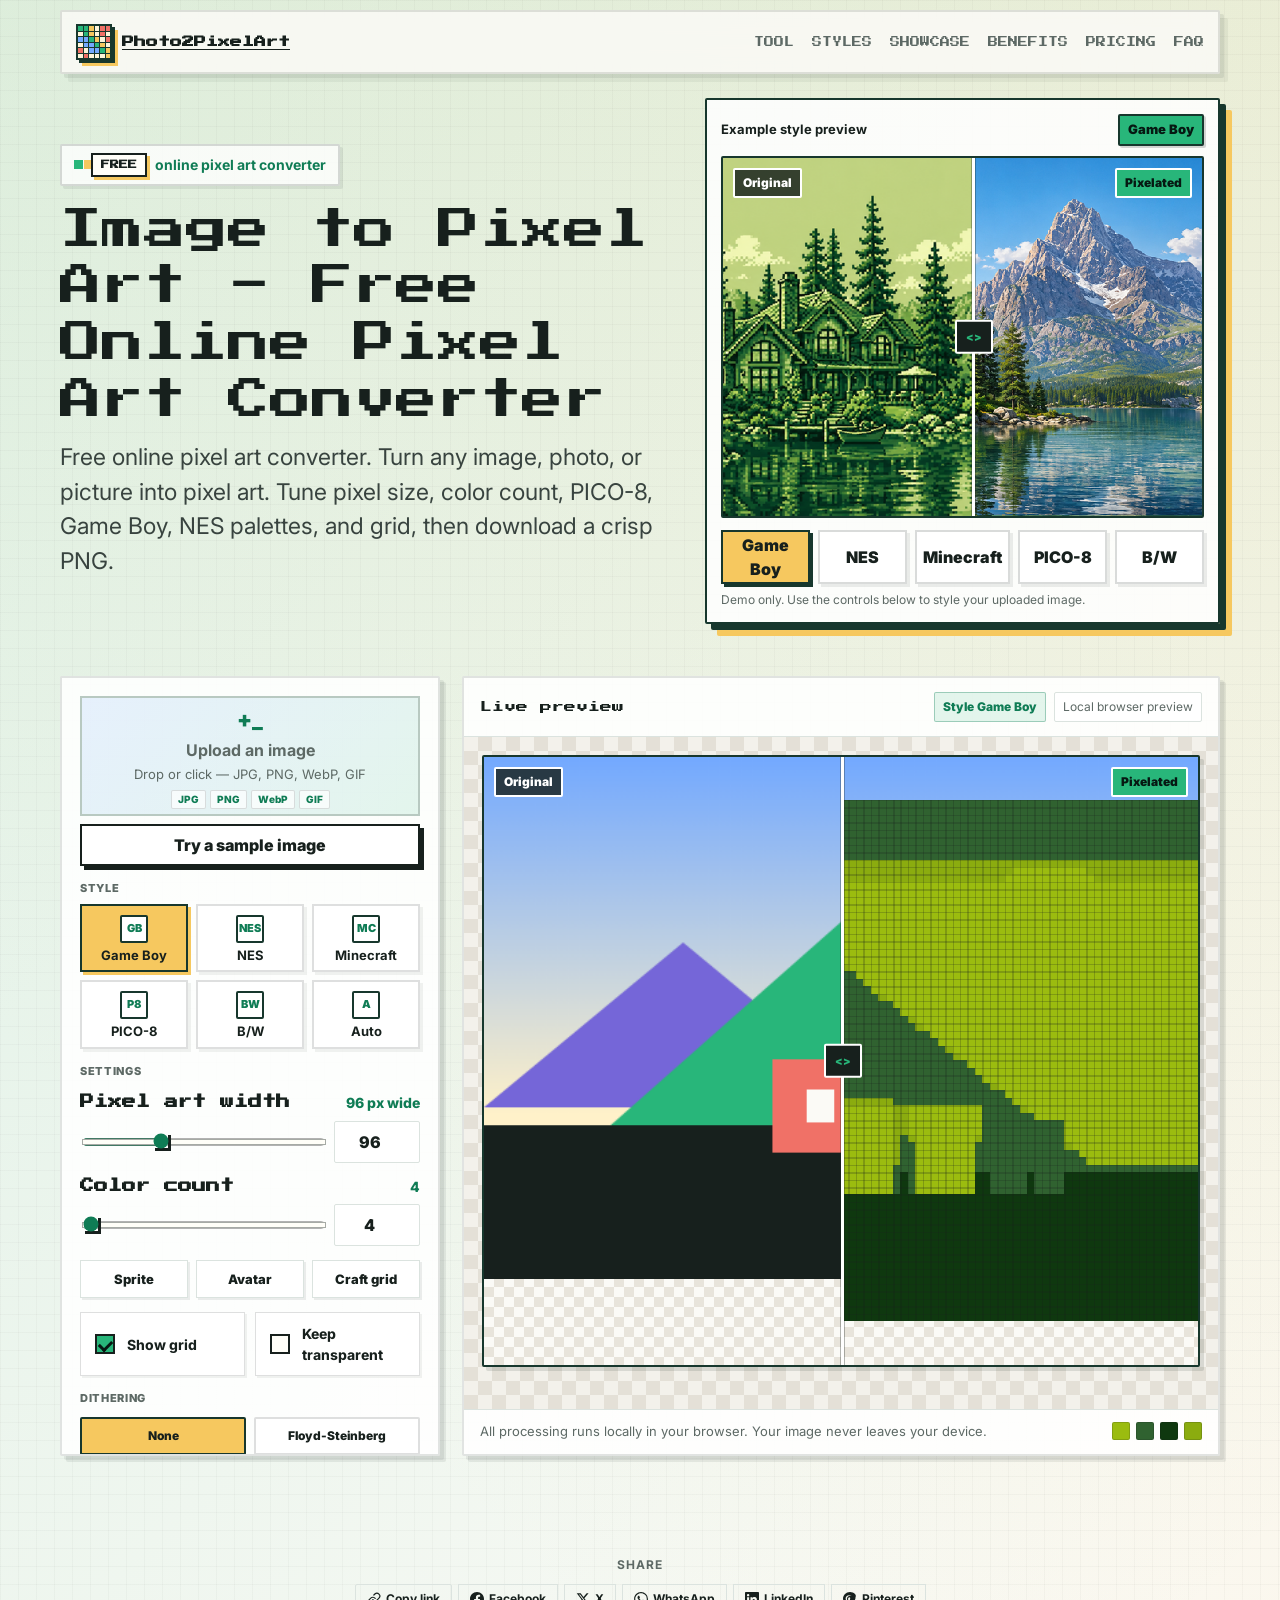
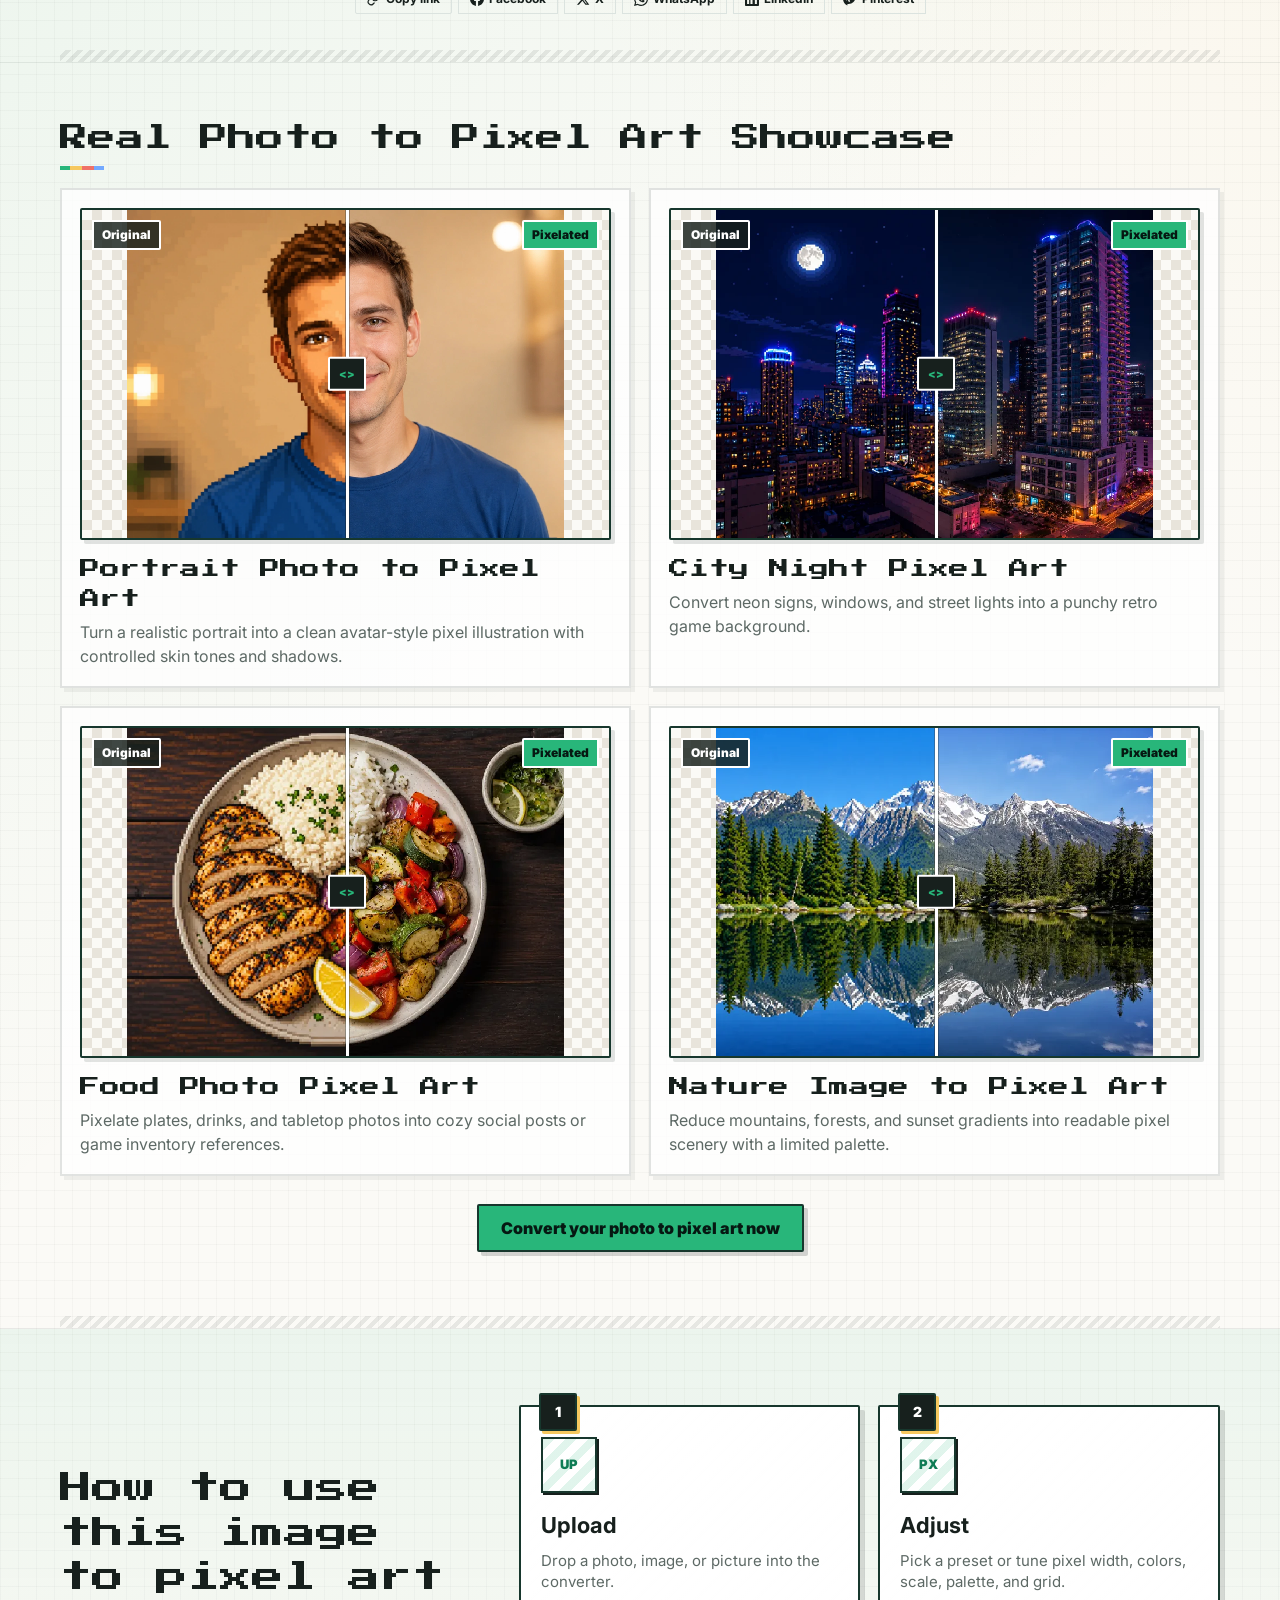
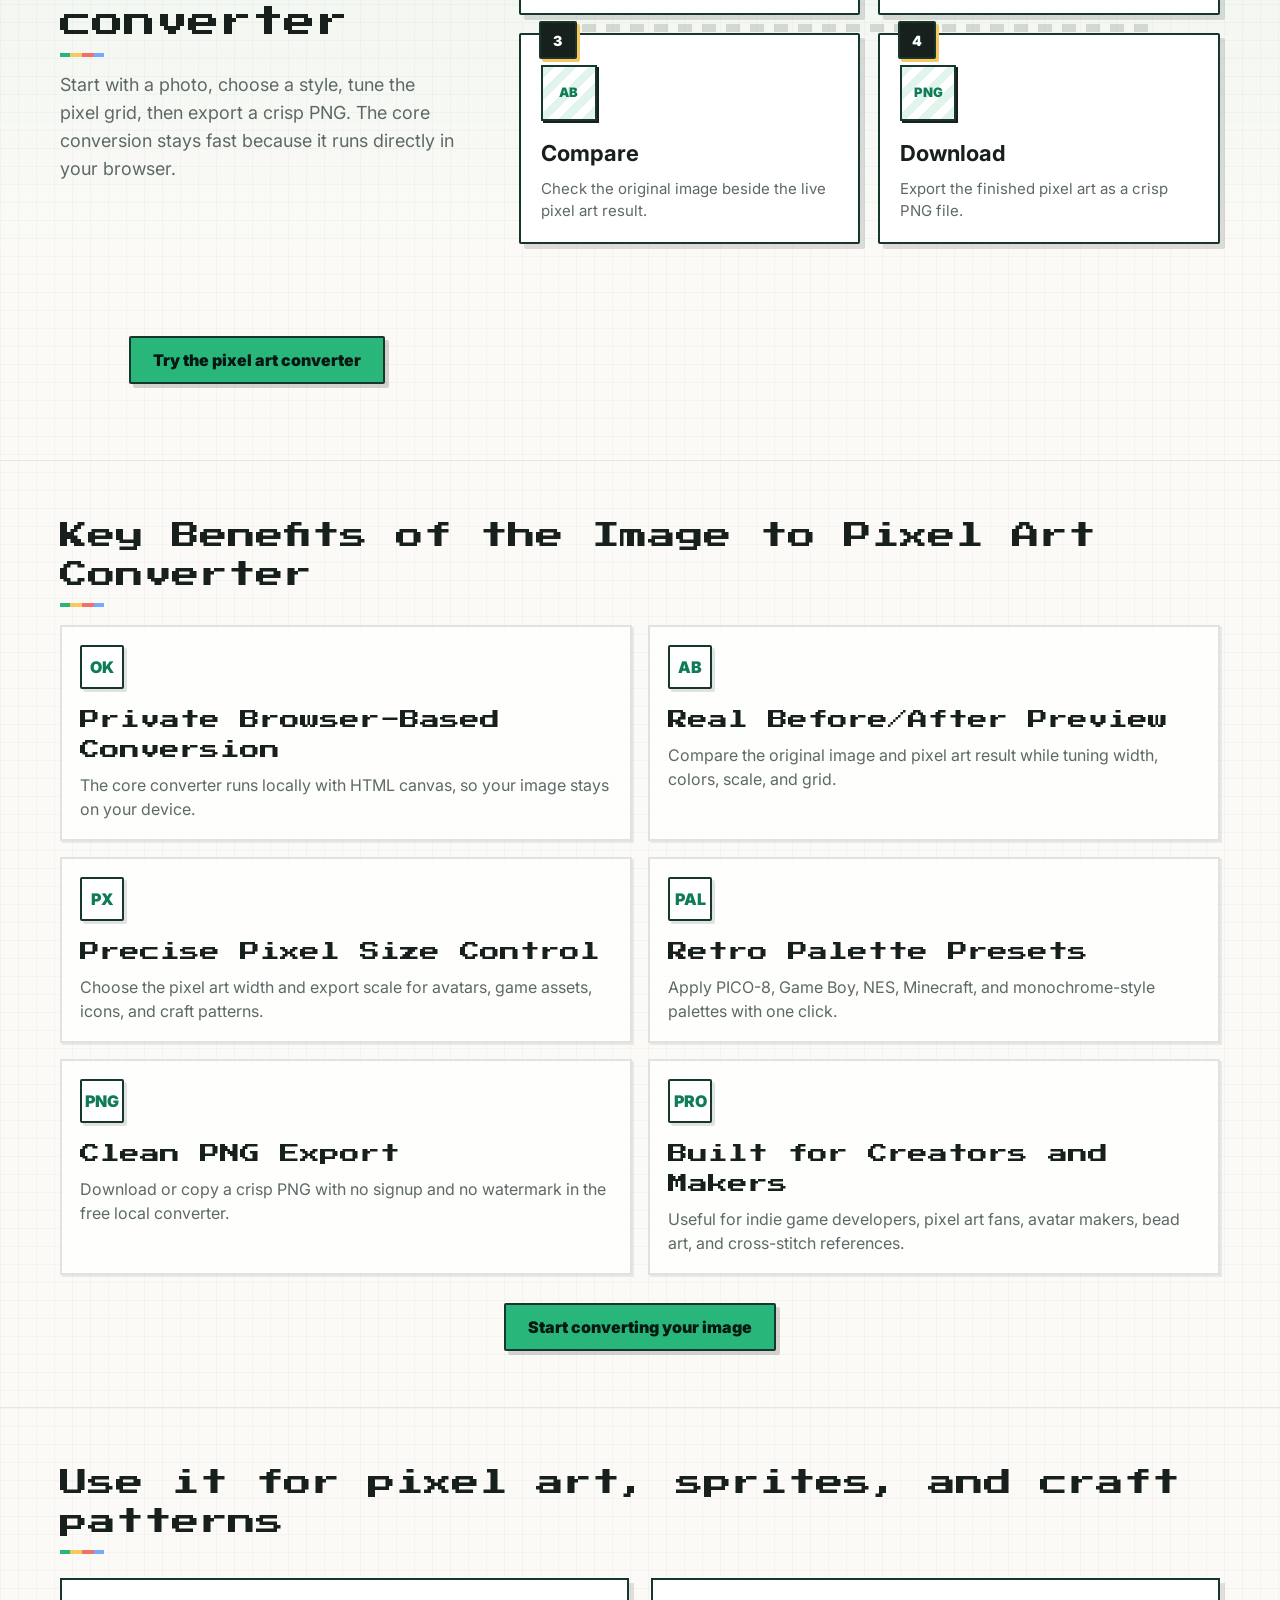
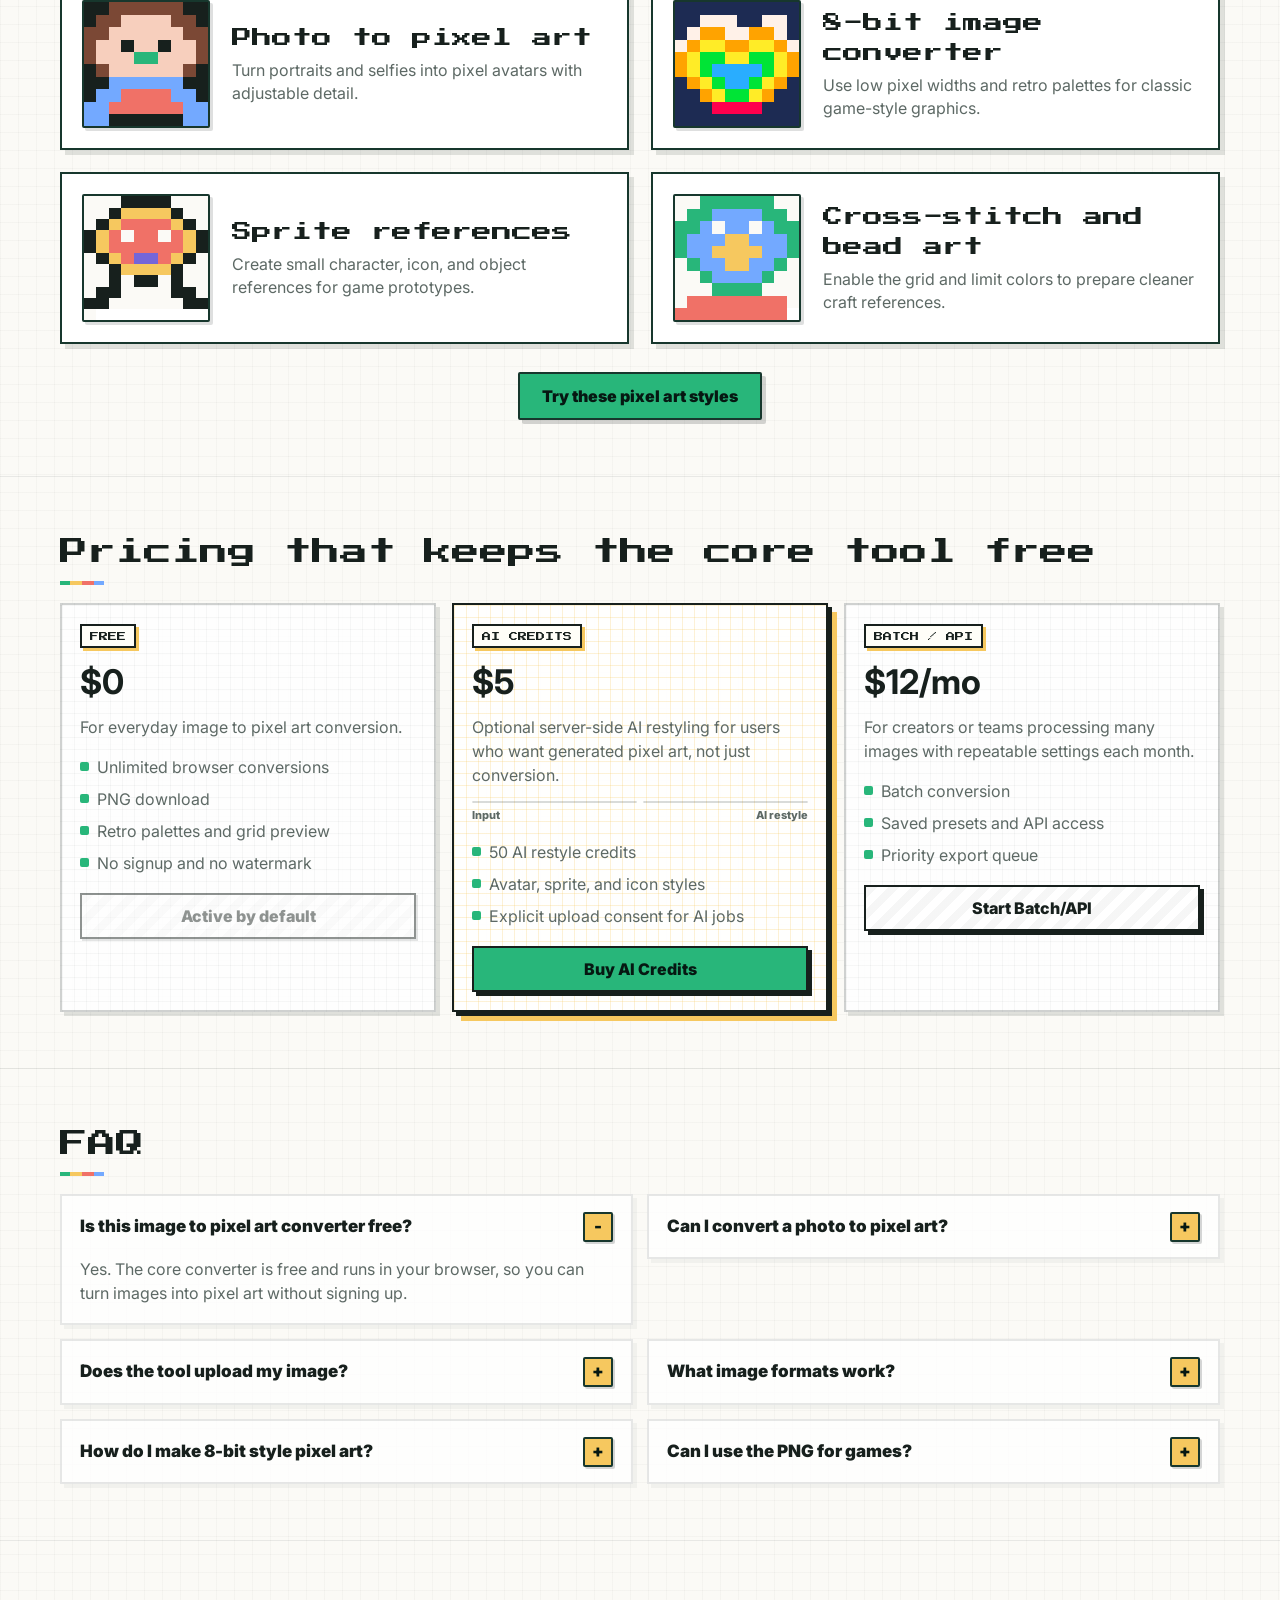
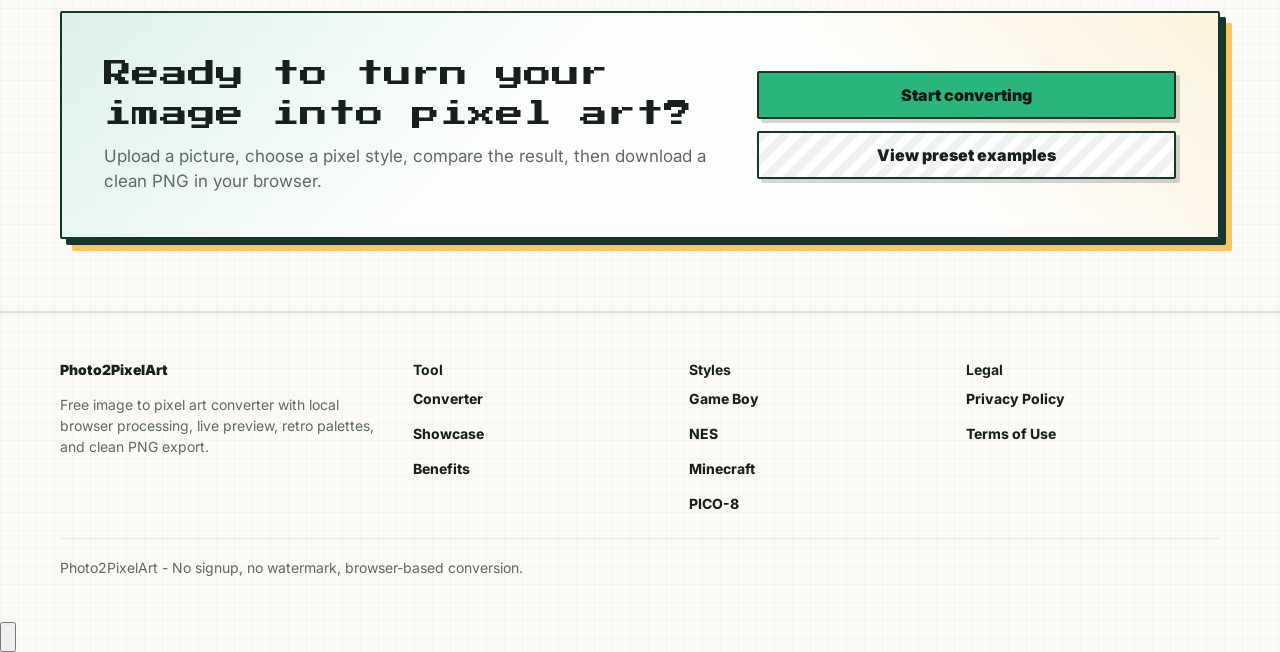
==== commit 452a6341: "feat: add game-style back-to-top button with pixel aesthetic Fixed button placement (was inside <scr" ====
--- a/index.html
+++ b/index.html
@@ -1874,6 +1874,46 @@
       .stage-head, .stage-foot { align-items: flex-start; flex-direction: column; }
       .stats { justify-content: flex-start; }
       canvas, .original-preview { max-height: 58vh; }
+
+    .back-to-top {
+      position: fixed;
+      bottom: 24px;
+      right: 24px;
+      z-index: 50;
+      width: 48px;
+      height: 48px;
+      display: grid;
+      place-items: center;
+      border: 2px solid #17372d;
+      border-radius: 2px;
+      background: var(--mint);
+      color: #061812;
+      box-shadow: 3px 3px 0 rgba(23,32,29,.18), 6px 6px 0 var(--sun);
+      cursor: pointer;
+      transition: transform .12s, box-shadow .12s, opacity .2s;
+      opacity: 0;
+      pointer-events: none;
+    }
+    .back-to-top.show {
+      opacity: 1;
+      pointer-events: auto;
+    }
+    .back-to-top:hover {
+      transform: translate(-1px, -1px);
+      box-shadow: 4px 4px 0 rgba(23,32,29,.22), 7px 7px 0 var(--sun);
+    }
+    .back-to-top:active {
+      transform: translate(3px, 3px);
+      box-shadow: 1px 1px 0 rgba(23,32,29,.24), 1px 1px 0 var(--sun);
+    }
+    .back-to-top:focus-visible {
+      outline: 2px solid var(--mint);
+      outline-offset: 2px;
+    }
+    .back-to-top svg {
+      width: 20px;
+      height: 20px;
+    }
     }
   </style>
 </head>
@@ -2318,6 +2358,9 @@
 
   <div class="toast" id="toast" role="status" aria-live="polite"></div>
 
+  <button type="button" id="backToTop" class="back-to-top" aria-label="Back to top">
+    <svg viewBox="0 0 16 16" fill="currentColor"><path d="M8 1l-7 7h4.5v6h5V8H15L8 1z"/></svg>
+  </button>
   <script>
     const fileInput = document.getElementById('file');
     const drop = document.getElementById('drop');
@@ -3082,8 +3125,14 @@
     renderHistory();
     updateOutputs();
     createSample({ count: false, notify: false });
+
+    const backToTop = document.getElementById('backToTop');
+    window.addEventListener('scroll', () => {
+      backToTop.classList.toggle('show', window.scrollY > 300);
+    }, { passive: true });
+    backToTop.addEventListener('click', () => {
+      window.scrollTo({ top: 0, behavior: 'smooth' });
+    });
   </script>
 </body>
 </html>
-
-
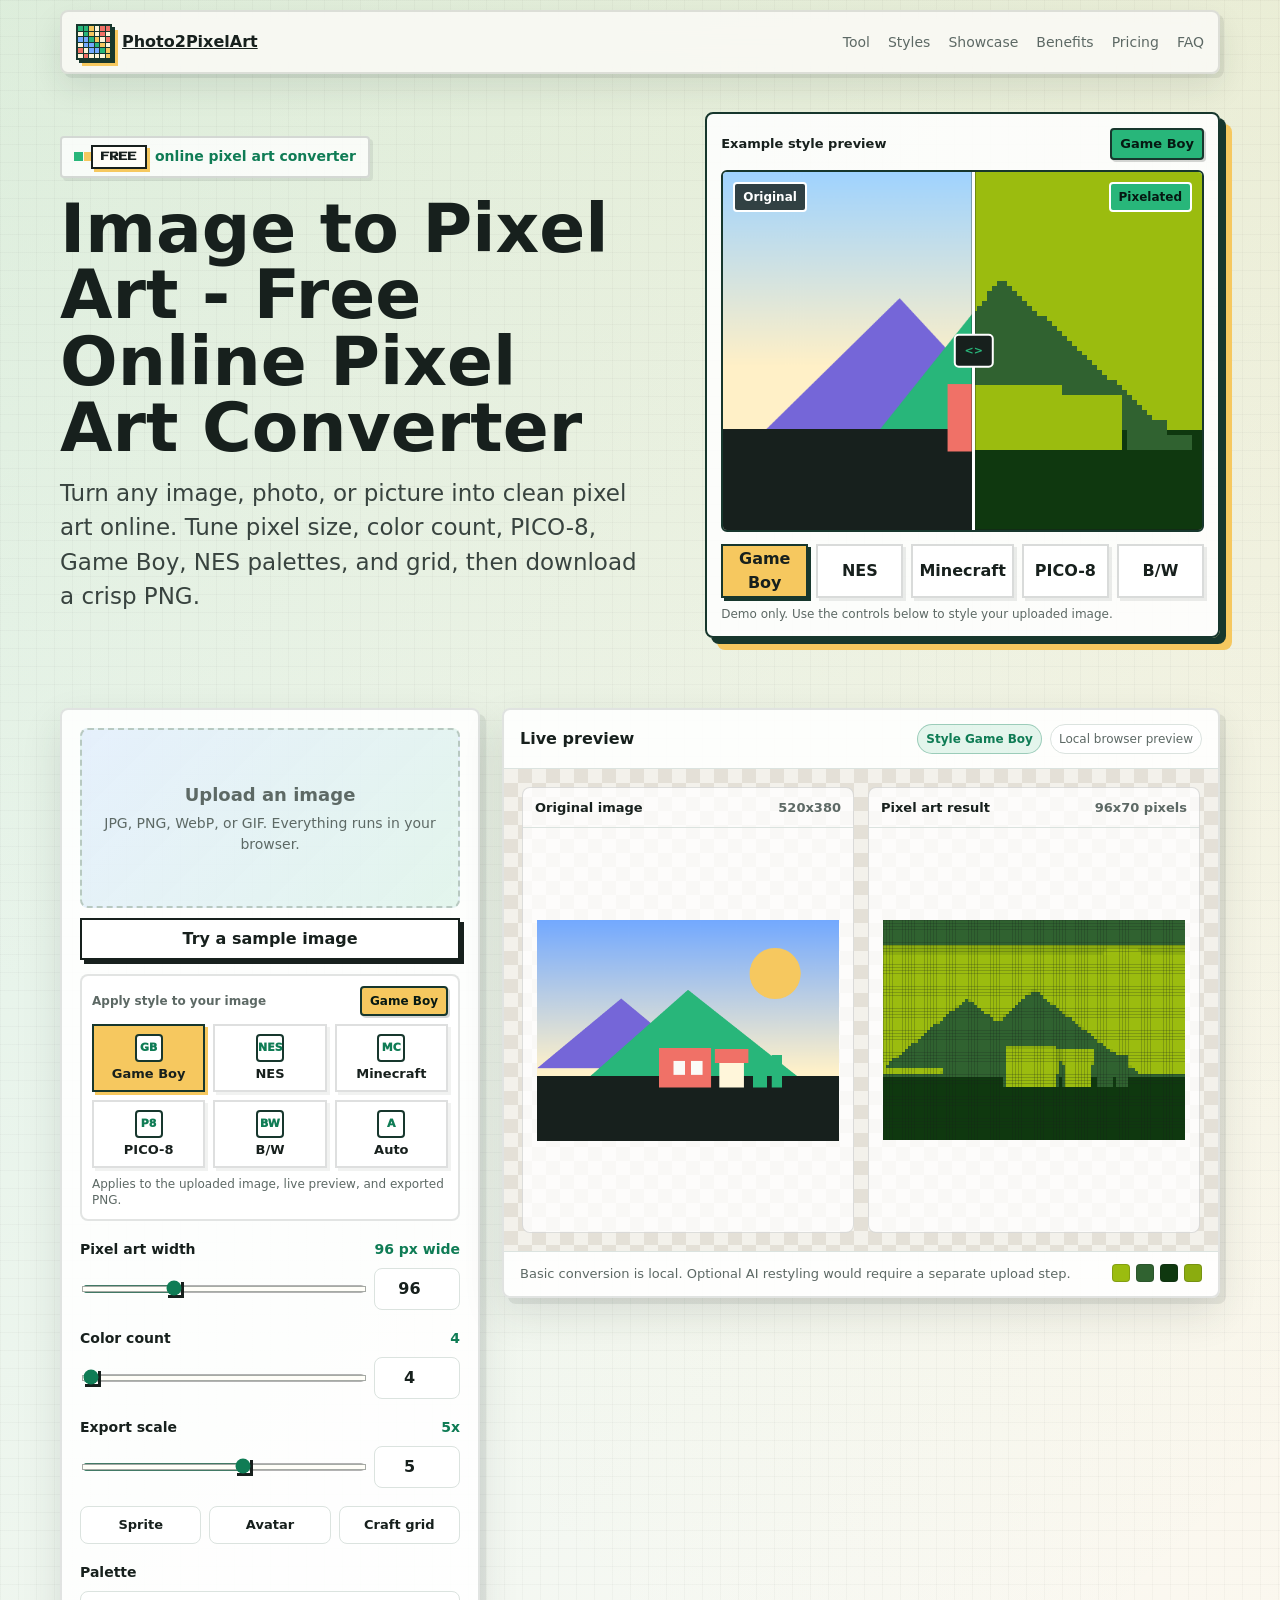
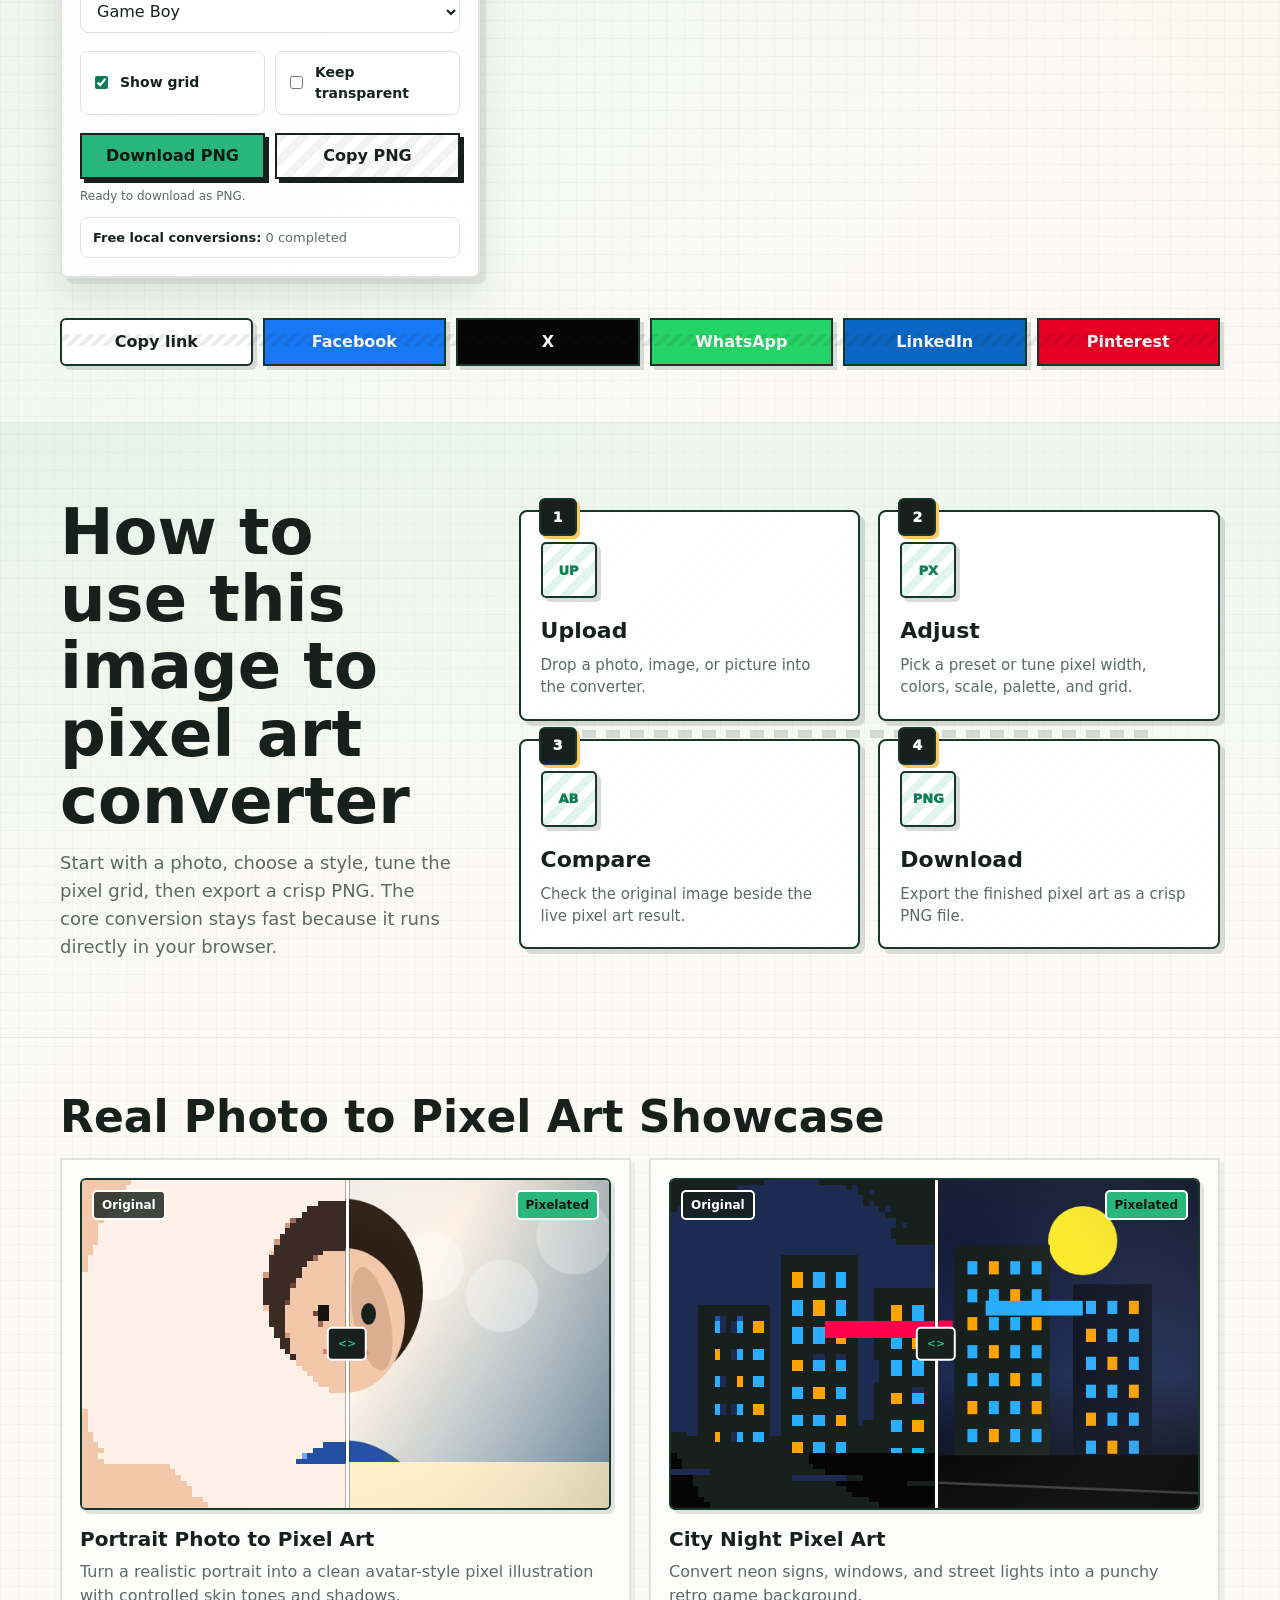
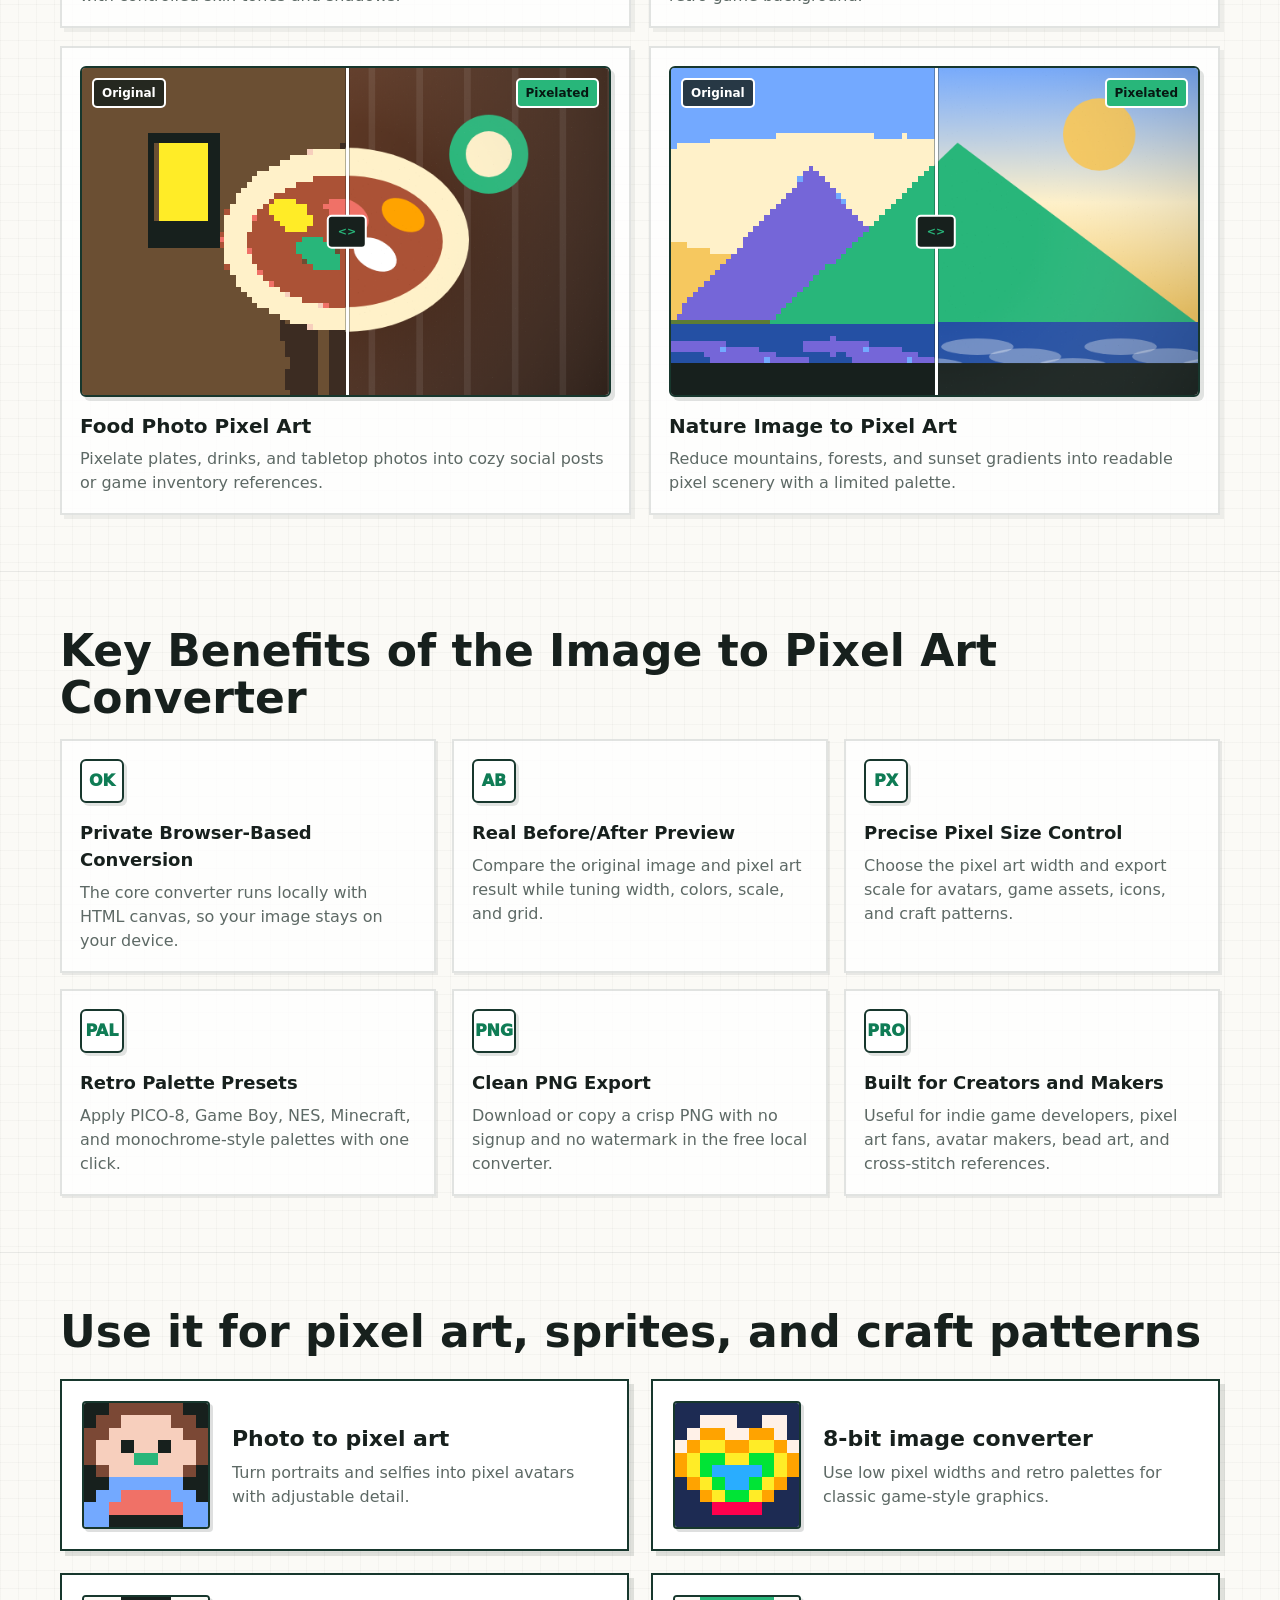
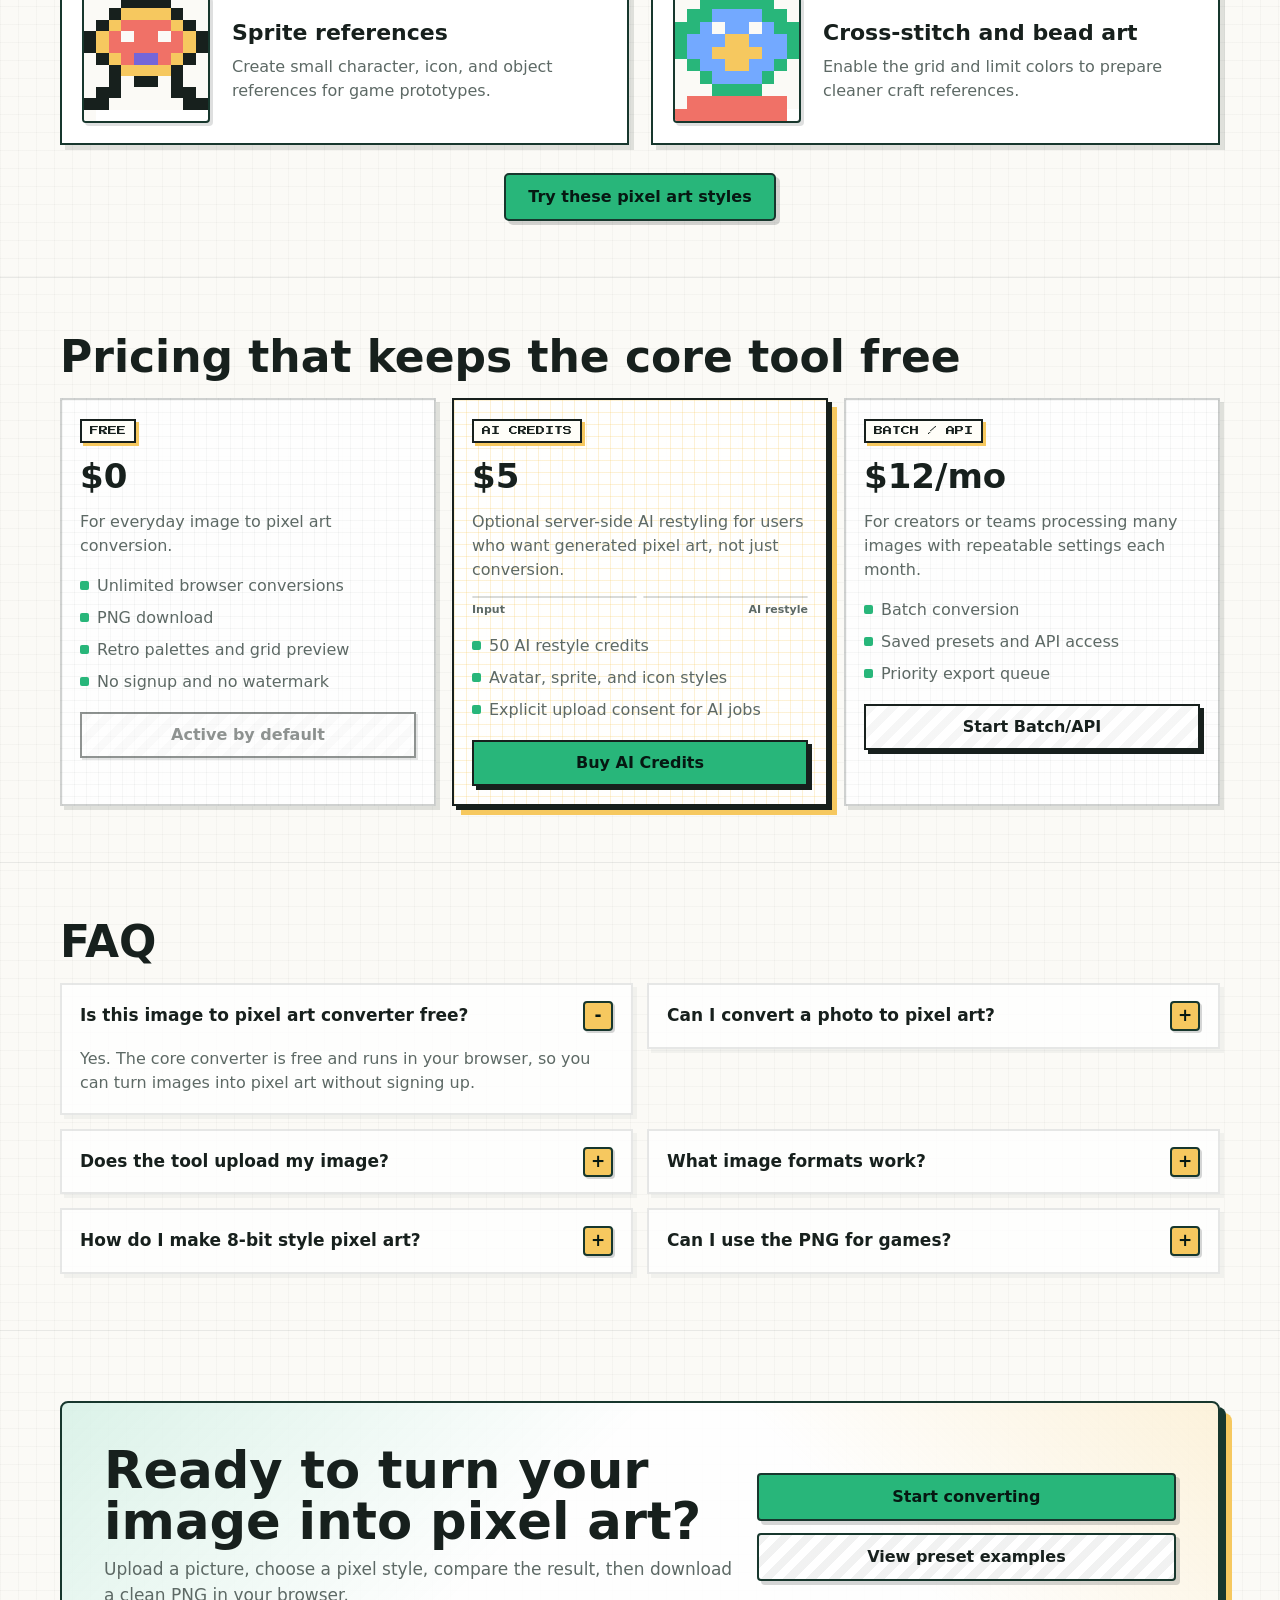
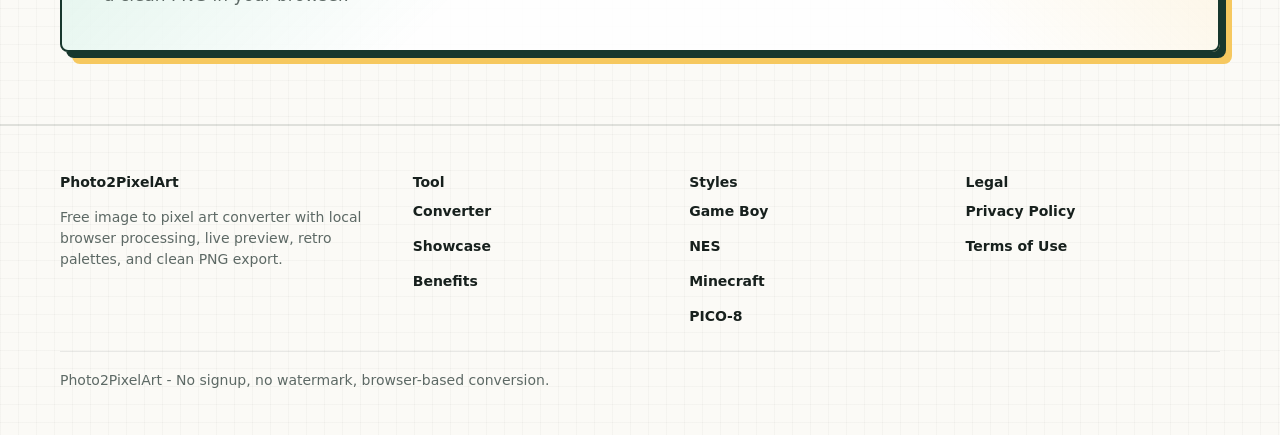
==== commit c0e80434: "Fix tool preview correspondence" ====
--- a/index.html
+++ b/index.html
@@ -1,4 +1,4 @@
-﻿<!doctype html>
+<!doctype html>
 <html lang="en">
 <head>
   <meta charset="utf-8">
@@ -11,9 +11,6 @@
   <meta property="article:published_time" content="2026-07-05T00:00:00+08:00">
   <meta property="article:modified_time" content="2026-07-06T00:00:00+08:00">
   <link rel="canonical" href="https://photo2pixelart.com/">
-  <link rel="preconnect" href="https://fonts.googleapis.com">
-  <link rel="preconnect" href="https://fonts.gstatic.com" crossorigin>
-  <link href="https://fonts.googleapis.com/css2?family=Inter:wght@400;600;700;800;900&family=Press+Start+2P&display=swap" rel="stylesheet">
   <link rel="icon" href="data:image/svg+xml,%3Csvg xmlns='http://www.w3.org/2000/svg' viewBox='0 0 64 64'%3E%3Crect width='64' height='64' fill='%2317201d'/%3E%3Crect x='8' y='8' width='12' height='12' fill='%2328b67a'/%3E%3Crect x='22' y='8' width='12' height='12' fill='%23f6c85f'/%3E%3Crect x='36' y='8' width='12' height='12' fill='%2373a9ff'/%3E%3Crect x='8' y='22' width='12' height='12' fill='%23f07167'/%3E%3Crect x='22' y='22' width='12' height='12' fill='%23fbfaf6'/%3E%3Crect x='36' y='22' width='12' height='12' fill='%2328b67a'/%3E%3Crect x='8' y='36' width='12' height='12' fill='%237566d8'/%3E%3Crect x='22' y='36' width='12' height='12' fill='%23f07167'/%3E%3Crect x='36' y='36' width='12' height='12' fill='%23f6c85f'/%3E%3C/svg%3E">
   <meta property="og:title" content="Image to Pixel Art - Free Online Pixel Art Converter">
   <meta property="og:description" content="Convert images to pixel art with local browser processing, retro palettes, live preview, and PNG download.">
@@ -98,10 +95,12 @@
       --sun: #f6c85f;
       --sky: #73a9ff;
       --plum: #7566d8;
-      --shadow: 4px 4px 0 rgba(34,48,42,.08);
+      --shadow: 0 16px 40px rgba(34, 48, 42, .12);
     }
 
     * { box-sizing: border-box; }
+
+    [hidden] { display: none !important; }
 
     html { scroll-behavior: smooth; }
 
@@ -139,9 +138,9 @@
       margin-top: 10px;
       padding: 12px 14px;
       border: 2px solid rgba(23,32,29,.12);
-      border-radius: 2px;
+      border-radius: 8px;
       background: rgba(251,250,246,.86);
-      box-shadow: 4px 4px 0 rgba(23,32,29,.08), 8px 8px 0 rgba(34,48,42,.06);
+      box-shadow: 4px 4px 0 rgba(23,32,29,.08), 0 14px 32px rgba(34,48,42,.10);
       backdrop-filter: blur(12px);
     }
 
@@ -191,7 +190,7 @@
       grid-template-columns: minmax(0, .9fr) minmax(360px, .78fr);
       gap: clamp(28px, 4vw, 54px);
       align-items: center;
-      padding: 24px 0 32px;
+      padding: 38px 0 42px;
     }
 
     .hero-copy {
@@ -204,7 +203,7 @@
       gap: 8px;
       border: 2px solid rgba(23,32,29,.16);
       background: rgba(255,255,255,.78);
-      border-radius: 2px;
+      border-radius: 4px;
       padding: 7px 12px;
       color: var(--mint-dark);
       font-size: 14px;
@@ -221,19 +220,11 @@
       box-shadow: 10px 0 0 var(--sun), 20px 0 0 var(--coral);
     }
 
-    h1, h2, h3, h4 {
-      font-family: "Press Start 2P", ui-monospace, SFMono-Regular, Menlo, Monaco, Consolas, "Liberation Mono", "Courier New", monospace;
-      font-weight: 400;
-      text-rendering: optimizeLegibility;
-      -webkit-font-smoothing: antialiased;
-      -moz-osx-font-smoothing: grayscale;
-    }
-
     h1 {
-      max-width: 100%;
-      margin: 16px 0 12px;
-      font-size: clamp(26px, 3.5vw, 42px);
-      line-height: 1.35;
+      max-width: 870px;
+      margin: 18px 0 14px;
+      font-size: clamp(42px, 5.3vw, 78px);
+      line-height: .98;
       letter-spacing: 0;
     }
 
@@ -246,7 +237,7 @@
 
     .hero-demo {
       border: 2px solid #17372d;
-      border-radius: 2px;
+      border-radius: 8px;
       background: rgba(255,255,255,.86);
       box-shadow: 6px 6px 0 #17372d, 12px 12px 0 var(--sun);
       padding: 14px;
@@ -265,7 +256,7 @@
 
     .hero-demo-head span {
       border: 2px solid #17372d;
-      border-radius: 2px;
+      border-radius: 4px;
       background: var(--mint);
       color: #061812;
       padding: 4px 8px;
@@ -277,7 +268,7 @@
       aspect-ratio: 4 / 3;
       overflow: hidden;
       border: 2px solid #17372d;
-      border-radius: 2px;
+      border-radius: 6px;
       background:
         linear-gradient(45deg, #eee7dc 25%, transparent 25%),
         linear-gradient(-45deg, #eee7dc 25%, transparent 25%),
@@ -294,7 +285,7 @@
     }
 
     .hero-layer.pixel {
-      clip-path: inset(0 0 0 50%);
+      clip-path: inset(0 50% 0 0);
     }
 
     .hero-layer img {
@@ -313,7 +304,7 @@
       top: 10px;
       z-index: 2;
       border: 2px solid #fff;
-      border-radius: 2px;
+      border-radius: 4px;
       padding: 4px 8px;
       background: rgba(23,32,29,.82);
       color: #fff;
@@ -351,7 +342,7 @@
       left: 50%;
       transform: translate(-50%, -50%);
       border: 2px solid #fff;
-      border-radius: 2px;
+      border-radius: 5px;
       background: #17201d;
       color: var(--mint);
       padding: 7px 9px;
@@ -369,7 +360,7 @@
     .hero-style-tabs button {
       min-height: 42px;
       border: 2px solid rgba(23,32,29,.16);
-      border-radius: 2px;
+      border-radius: 5px;
       background: #fff;
       color: var(--ink);
       cursor: pointer;
@@ -398,33 +389,30 @@
 
     .tool {
       display: grid;
-      grid-template-columns: 380px 1fr;
+      grid-template-columns: minmax(300px, 420px) 1fr;
       gap: 22px;
-      align-items: stretch;
-      margin: 20px auto 56px;
-      min-height: calc(100vh - 88px);
+      align-items: start;
+      margin: 28px auto 56px;
     }
 
     .panel {
       background: rgba(255,255,255,.88);
       border: 2px solid rgba(23,32,29,.12);
-      border-radius: 2px;
+      border-radius: 8px;
       box-shadow: 6px 6px 0 rgba(23,32,29,.08), var(--shadow);
     }
 
     .controls {
       padding: 18px;
-      max-height: calc(100vh - 120px);
-      overflow-y: auto;
     }
 
     .drop {
       position: relative;
       display: grid;
       place-items: center;
-      min-height: 120px;
+      min-height: 180px;
       border: 2px dashed #b8c9c1;
-      border-radius: 2px;
+      border-radius: 8px;
       background: linear-gradient(135deg, rgba(115,169,255,.16), rgba(40,182,122,.12));
       text-align: center;
       cursor: pointer;
@@ -436,40 +424,15 @@
       transform: translateY(-1px);
     }
 
-    .drop-icon {
-      font-size: 22px;
-      font-weight: 950;
-      margin-bottom: 2px;
-      color: var(--mint-dark);
-    }
-
     .drop strong {
       display: block;
-      margin-bottom: 3px;
-      font-size: 16px;
+      margin-bottom: 5px;
+      font-size: 18px;
     }
 
     .drop span {
       color: var(--muted);
-      font-size: 13px;
-    }
-
-    .drop-formats {
-      display: flex;
-      gap: 4px;
-      justify-content: center;
-      margin-top: 6px;
-    }
-
-    .drop-formats i {
-      border: 1px solid rgba(23,32,29,.14);
-      border-radius: 2px;
-      background: rgba(255,255,255,.7);
-      padding: 1px 6px;
-      font-size: 10px;
-      font-weight: 850;
-      font-style: normal;
-      color: var(--mint-dark);
+      font-size: 14px;
     }
 
     .drop input {
@@ -480,7 +443,7 @@
     }
 
     .field {
-      margin-top: 14px;
+      margin-top: 18px;
     }
 
     .field label {
@@ -513,7 +476,7 @@
       width: 100%;
       height: 42px;
       border: 1px solid var(--line);
-      border-radius: 2px;
+      border-radius: 8px;
       background: #fff;
       padding: 0 12px;
       color: var(--ink);
@@ -528,13 +491,13 @@
       display: grid;
       grid-template-columns: repeat(3, 1fr);
       gap: 8px;
-      margin-top: 14px;
+      margin-top: 18px;
     }
 
     .preset {
       min-height: 38px;
       border: 1px solid var(--line);
-      border-radius: 2px;
+      border-radius: 8px;
       background: #fff;
       color: var(--ink);
       cursor: pointer;
@@ -550,39 +513,7 @@
       display: grid;
       grid-template-columns: 1fr 1fr;
       gap: 10px;
-      margin-top: 14px;
-    }
-
-    .algo-row {
-      display: flex;
-      gap: 8px;
-      margin-top: 10px;
-    }
-    .algo-chip {
-      flex: 1;
-      display: flex;
-      align-items: center;
-      justify-content: center;
-      gap: 6px;
-      border: 2px solid rgba(23,32,29,.14);
-      border-radius: 2px;
-      background: #fff;
-      padding: 8px 12px;
-      font-size: 12px;
-      font-weight: 850;
-      cursor: pointer;
-      transition: background .12s, border-color .12s;
-      text-align: center;
-    }
-    .algo-chip:hover,
-    .algo-chip.active {
-      border-color: #17372d;
-      background: var(--sun);
-    }
-    .algo-input {
-      position: absolute;
-      opacity: 0;
-      pointer-events: none;
+      margin-top: 18px;
     }
 
     .toggle {
@@ -590,7 +521,7 @@
       align-items: center;
       gap: 9px;
       border: 1px solid var(--line);
-      border-radius: 2px;
+      border-radius: 8px;
       background: #fff;
       padding: 10px;
       font-size: 14px;
@@ -603,15 +534,15 @@
       display: grid;
       grid-template-columns: 1fr 1fr;
       gap: 10px;
-      margin-top: 14px;
+      margin-top: 18px;
     }
 
     .sample-top {
       width: 100%;
       min-height: 42px;
-      margin-top: 8px;
+      margin-top: 10px;
       border: 2px solid #17372d;
-      border-radius: 2px;
+      border-radius: 4px;
       background: #fff;
       color: var(--ink);
       cursor: pointer;
@@ -622,7 +553,7 @@
     .btn {
       min-height: 46px;
       border: 2px solid #17372d;
-      border-radius: 2px;
+      border-radius: 4px;
       padding: 0 14px;
       background:
         repeating-linear-gradient(135deg, rgba(23,32,29,.04) 0 8px, transparent 8px 16px),
@@ -670,7 +601,7 @@
     .usage {
       margin-top: 12px;
       border: 1px solid var(--line);
-      border-radius: 2px;
+      border-radius: 8px;
       background: #fff;
       padding: 10px 12px;
       color: var(--muted);
@@ -696,7 +627,7 @@
       display: none;
       margin-top: 12px;
       border: 1px solid rgba(15,124,85,.34);
-      border-radius: 2px;
+      border-radius: 8px;
       background: rgba(40,182,122,.10);
       padding: 12px;
       color: #254139;
@@ -722,7 +653,7 @@
 
     .nudge-actions a {
       border: 1px solid #17372d;
-      border-radius: 2px;
+      border-radius: 8px;
       background: #fff;
       padding: 7px 10px;
       color: var(--ink);
@@ -734,7 +665,7 @@
       display: none;
       margin-top: 12px;
       border: 1px solid var(--line);
-      border-radius: 2px;
+      border-radius: 8px;
       background: #fff;
       padding: 10px;
     }
@@ -762,7 +693,7 @@
       width: 100%;
       aspect-ratio: 1 / 1;
       border: 1px solid rgba(23,32,29,.14);
-      border-radius: 2px;
+      border-radius: 4px;
       object-fit: contain;
       image-rendering: pixelated;
       background: #f3f1eb;
@@ -771,7 +702,7 @@
     .style-panel {
       margin-top: 14px;
       border: 2px solid rgba(23,32,29,.12);
-      border-radius: 2px;
+      border-radius: 8px;
       background: rgba(255,255,255,.82);
       padding: 10px;
     }
@@ -789,7 +720,7 @@
 
     .style-head strong {
       border: 2px solid #17372d;
-      border-radius: 2px;
+      border-radius: 4px;
       background: var(--sun);
       color: #061812;
       padding: 4px 8px;
@@ -805,7 +736,7 @@
     .style-card {
       min-height: 52px;
       border: 2px solid rgba(23,32,29,.14);
-      border-radius: 2px;
+      border-radius: 6px;
       background: #fff;
       color: var(--ink);
       cursor: pointer;
@@ -838,7 +769,7 @@
       height: 28px;
       margin: 0 auto 5px;
       border: 2px solid #17372d;
-      border-radius: 2px;
+      border-radius: 4px;
       background: #fff;
       color: var(--mint-dark);
       font-size: 11px;
@@ -864,10 +795,9 @@
     }
 
     .stage {
-      display: flex;
-      flex-direction: column;
-      min-height: 620px;
-      max-height: calc(100vh - 120px);
+      min-height: 590px;
+      display: grid;
+      grid-template-rows: auto 1fr auto;
       overflow: hidden;
     }
 
@@ -882,7 +812,7 @@
 
     .stage-head h2 {
       margin: 0;
-      font-size: 12px;
+      font-size: 16px;
     }
 
     .stats {
@@ -896,7 +826,7 @@
 
     .stats span {
       border: 1px solid var(--line);
-      border-radius: 2px;
+      border-radius: 999px;
       background: #fff;
       padding: 5px 8px;
     }
@@ -910,8 +840,7 @@
 
     .canvas-zone {
       display: grid;
-      flex: 1;
-      min-height: 200px;
+      min-height: 360px;
       padding: 18px;
       background-color: #f3f1eb;
       background-image:
@@ -923,7 +852,13 @@
       background-position: 0 0, 0 14px, 14px -14px, -14px 0;
     }
 
-
+    .compare-grid {
+      display: grid;
+      grid-template-columns: 1fr 1fr;
+      gap: 14px;
+      width: 100%;
+      align-items: stretch;
+    }
 
     .preview-card {
       display: grid;
@@ -931,7 +866,7 @@
       min-width: 0;
       overflow: hidden;
       border: 1px solid rgba(23,32,29,.14);
-      border-radius: 2px;
+      border-radius: 8px;
       background: rgba(255,255,255,.78);
     }
 
@@ -953,7 +888,7 @@
     .preview-body {
       display: grid;
       place-items: center;
-      min-height: 360px;
+      min-height: 300px;
       padding: 14px;
     }
 
@@ -969,6 +904,18 @@
       image-rendering: auto;
       object-fit: contain;
     }
+
+    .empty {
+      width: min(500px, 100%);
+      aspect-ratio: 1 / 1;
+      display: grid;
+      grid-template-columns: repeat(12, 1fr);
+      border: 1px solid rgba(23,32,29,.18);
+      background: #fff;
+      overflow: hidden;
+    }
+
+    .empty i { min-height: 28px; }
 
     .stage-foot {
       display: flex;
@@ -990,63 +937,35 @@
       width: 18px;
       height: 18px;
       border: 1px solid rgba(23,32,29,.18);
-      border-radius: 2px;
-    }
-
-    .share-section {
-      padding: 12px 0 28px;
-      text-align: center;
-      border-top: 0;
-    }
-    .share-label {
-      font-size: 12px;
-      font-weight: 700;
-      color: var(--muted);
-      margin: 0 0 10px;
-      text-transform: uppercase;
-      letter-spacing: .08em;
-    }
+      border-radius: 4px;
+    }
+
     .share-row {
-      display: flex;
-      flex-wrap: wrap;
-      justify-content: center;
-      gap: 6px;
-    }
-    .share-btn {
-      display: inline-flex;
-      align-items: center;
-      gap: 5px;
-      border: 1px solid var(--line);
-      border-radius: 2px;
-      background: var(--surface);
+      display: grid;
+      grid-template-columns: 1.05fr repeat(5, 1fr);
+      gap: 10px;
+      margin: -28px auto 56px;
+    }
+
+    .share-row button,
+    .share-row a {
+      min-height: 48px;
+      display: inline-grid;
+      place-items: center;
+      border: 2px solid #17372d;
+      border-radius: 6px;
+      background: #fff;
       color: var(--ink);
       text-decoration: none;
-      font-size: 12px;
-      font-weight: 700;
-      padding: 5px 11px;
-      cursor: pointer;
-      transition: transform .12s, box-shadow .12s, background .15s;
-    }
-    .share-btn:hover {
-      transform: translate(-1px, -1px);
-      background: rgba(255,255,255,.8);
-      box-shadow: 2px 2px 0 rgba(23,32,29,.12);
-    }
-
-    .share-btn:active {
-      transform: translate(2px, 2px);
-      box-shadow: none;
-    }
-
-    .share-btn:focus-visible {
-      outline: 2px solid var(--mint);
-      outline-offset: 2px;
-    }
-    .share-btn svg {
-      width: 14px;
-      height: 14px;
-      flex-shrink: 0;
-    }
+      font-weight: 900;
+      box-shadow: 4px 4px 0 rgba(23,32,29,.14);
+    }
+
+    .share-row .facebook { background: #1877f2; color: #fff; }
+    .share-row .x { background: #050505; color: #fff; }
+    .share-row .whatsapp { background: #25d366; color: #fff; }
+    .share-row .linkedin { background: #0a66c2; color: #fff; }
+    .share-row .pinterest { background: #e60023; color: #fff; }
 
     main > section {
       padding: 56px 0;
@@ -1055,8 +974,8 @@
 
     .section-title {
       margin: 0 0 18px;
-      font-size: clamp(18px, 2.6vw, 28px);
-      line-height: 1.4;
+      font-size: clamp(28px, 4vw, 44px);
+      line-height: 1.05;
       letter-spacing: 0;
     }
 
@@ -1069,7 +988,7 @@
     .palette-grid,
     .benefit-grid {
       display: grid;
-      grid-template-columns: repeat(2, 1fr);
+      grid-template-columns: repeat(3, 1fr);
       gap: 16px;
     }
 
@@ -1077,7 +996,7 @@
     .benefit-card,
     .showcase-card {
       border: 2px solid rgba(23,32,29,.12);
-      border-radius: 2px;
+      border-radius: 6px;
       background: rgba(255,255,255,.78);
       padding: 18px;
       box-shadow: 4px 4px 0 rgba(23,32,29,.06);
@@ -1113,7 +1032,7 @@
       place-items: center;
       margin-bottom: 16px;
       border: 2px solid #17372d;
-      border-radius: 2px;
+      border-radius: 6px;
       background: #fff;
       color: var(--mint-dark);
       font-weight: 950;
@@ -1124,7 +1043,7 @@
     .benefit-card h3 {
       display: block;
       margin: 0 0 8px;
-      font-size: clamp(15px, 1.6vw, 20px);
+      font-size: 18px;
     }
 
     .palette-card p,
@@ -1138,65 +1057,14 @@
       grid-template-columns: repeat(2, 1fr);
       gap: 18px;
     }
-
-    /* Tool area empty state */
-    #originalEmpty {
-      display: grid;
-      place-items: center;
-      min-height: 360px;
-      padding: 40px;
-    }
-    #originalEmpty[hidden] {
-      display: none;
-    }
-    #originalEmpty i {
-      min-height: 28px;
-    }
-
-    /* Tool area comparison slider */
-    #toolCompare.compare-slider {
-      aspect-ratio: unset;
-      min-height: 300px;
-      width: 100%;
-      max-height: 68vh;
-    }
-    #toolCompare .compare-layer.before {
-      position: relative;
-    }
-    #toolCompare .compare-layer.before img {
-      display: block;
-      width: 100%;
-      height: auto;
-      max-height: 68vh;
-      object-fit: contain;
-    }
-    #toolCompare .compare-layer.pixel {
-      position: absolute;
-      inset: 0;
-    }
-    #toolCompare .compare-layer.pixel canvas {
-      display: block;
-      width: 100%;
-      height: 100%;
-      object-fit: contain;
-      image-rendering: pixelated;
-    }
-
 
     .compare-slider {
       position: relative;
       aspect-ratio: 16 / 10;
       overflow: hidden;
       border: 2px solid #17372d;
-      border-radius: 2px;
-      background:
-        linear-gradient(45deg, #e8e4db 25%, transparent 25%),
-        linear-gradient(-45deg, #e8e4db 25%, transparent 25%),
-        linear-gradient(45deg, transparent 75%, #e8e4db 75%),
-        linear-gradient(-45deg, transparent 75%, #e8e4db 75%),
-        #fbfaf6;
-      background-size: 20px 20px;
-      background-position: 0 0, 0 10px, 10px -10px, -10px 0;
+      border-radius: 6px;
+      background: #fff;
       box-shadow: 4px 4px 0 rgba(23,32,29,.12);
     }
 
@@ -1206,7 +1074,7 @@
     }
 
     .compare-layer.pixel {
-      clip-path: inset(0 0 0 50%);
+      clip-path: inset(0 50% 0 0);
       image-rendering: pixelated;
     }
 
@@ -1219,7 +1087,7 @@
       width: 100%;
       height: 100%;
       display: block;
-      object-fit: contain;
+      object-fit: cover;
     }
 
     .compare-layer.pixel img {
@@ -1231,7 +1099,7 @@
       top: 10px;
       z-index: 2;
       border: 2px solid #fff;
-      border-radius: 2px;
+      border-radius: 5px;
       padding: 4px 8px;
       background: rgba(23,32,29,.82);
       color: #fff;
@@ -1276,7 +1144,7 @@
       left: 50%;
       transform: translate(-50%, -50%);
       border: 2px solid #fff;
-      border-radius: 2px;
+      border-radius: 5px;
       background: #17201d;
       color: var(--mint);
       padding: 7px 9px;
@@ -1286,7 +1154,7 @@
 
     .showcase-card h3 {
       margin: 14px 0 6px;
-      font-size: clamp(15px, 1.6vw, 20px);
+      font-size: 20px;
     }
 
     .showcase-card p {
@@ -1296,7 +1164,7 @@
 
     .feature, .price, .faq-item {
       border: 2px solid rgba(23,32,29,.10);
-      border-radius: 2px;
+      border-radius: 6px;
       background: rgba(255,255,255,.78);
       padding: 18px;
       box-shadow: 4px 4px 0 rgba(23,32,29,.04);
@@ -1381,7 +1249,7 @@
 
     .ai-demo .mini-art {
       border: 1px solid rgba(23,32,29,.16);
-      border-radius: 2px;
+      border-radius: 4px;
     }
 
     .ai-demo-label {
@@ -1422,8 +1290,7 @@
 
     .how-copy .section-title {
       margin-bottom: 14px;
-      font-size: clamp(20px, 3vw, 32px);
-      line-height: 1.4;
+      font-size: clamp(38px, 5vw, 64px);
     }
 
     .how-copy p {
@@ -1458,7 +1325,7 @@
       counter-increment: step;
       min-height: 176px;
       border: 2px solid #17372d;
-      border-radius: 2px;
+      border-radius: 8px;
       background:
         linear-gradient(135deg, rgba(255,255,255,.98), rgba(255,255,255,.84)),
         #fff;
@@ -1483,7 +1350,7 @@
       width: 34px;
       height: 34px;
       border: 2px solid #17372d;
-      border-radius: 2px;
+      border-radius: 6px;
       background: var(--ink);
       color: #fff;
       font-weight: 950;
@@ -1498,7 +1365,7 @@
       height: 56px;
       margin: 10px 0 16px;
       border: 2px solid #17372d;
-      border-radius: 2px;
+      border-radius: 5px;
       background:
         repeating-linear-gradient(135deg, rgba(40,182,122,.14) 0 8px, transparent 8px 16px),
         #fff;
@@ -1557,7 +1424,7 @@
       width: 26px;
       height: 26px;
       border: 2px solid #17372d;
-      border-radius: 2px;
+      border-radius: 4px;
       background: var(--sun);
       color: #061812;
       box-shadow: 2px 2px 0 rgba(23,32,29,.18);
@@ -1584,7 +1451,7 @@
       align-items: center;
       gap: 22px;
       border: 2px solid #17372d;
-      border-radius: 2px;
+      border-radius: 8px;
       background:
         linear-gradient(135deg, rgba(255,255,255,.96), rgba(255,255,255,.82)),
         #fff;
@@ -1605,7 +1472,7 @@
       grid-template-columns: repeat(10, 1fr);
       background: #fff;
       border: 2px solid #17372d;
-      border-radius: 2px;
+      border-radius: 4px;
       box-shadow: 3px 3px 0 rgba(23,32,29,.14);
       image-rendering: pixelated;
       overflow: hidden;
@@ -1621,7 +1488,7 @@
 
     .use-card h3 {
       margin: 0 0 6px;
-      font-size: clamp(15px, 1.6vw, 20px);
+      font-size: 22px;
     }
 
     .use-card p {
@@ -1644,7 +1511,7 @@
       display: inline-grid;
       place-items: center;
       border: 2px solid #17372d;
-      border-radius: 2px;
+      border-radius: 5px;
       padding: 0 22px;
       background: var(--mint);
       color: #061812;
@@ -1659,16 +1526,6 @@
       box-shadow: 6px 6px 0 rgba(23,32,29,.2);
     }
 
-    .section-cta a:active {
-      transform: translate(3px, 3px);
-      box-shadow: 1px 1px 0 rgba(23,32,29,.24);
-    }
-
-    .section-cta a:focus-visible {
-      outline: 2px solid var(--mint);
-      outline-offset: 2px;
-    }
-
     .seo-copy {
       max-width: 860px;
       color: var(--muted);
@@ -1683,14 +1540,14 @@
 
     .legal-copy {
       border: 2px solid rgba(23,32,29,.10);
-      border-radius: 2px;
+      border-radius: 6px;
       background: rgba(255,255,255,.72);
       padding: 18px;
     }
 
     .legal-copy h2 {
       margin: 0 0 10px;
-      font-size: clamp(16px, 2vw, 22px);
+      font-size: 22px;
     }
 
     .legal-copy p + p {
@@ -1708,7 +1565,7 @@
       gap: 24px;
       align-items: center;
       border: 2px solid #17372d;
-      border-radius: 2px;
+      border-radius: 8px;
       background:
         linear-gradient(135deg, rgba(40,182,122,.16), transparent 42%),
         linear-gradient(225deg, rgba(246,200,95,.22), transparent 34%),
@@ -1719,8 +1576,8 @@
 
     .cta-panel h2 {
       margin: 0 0 10px;
-      font-size: clamp(18px, 2.8vw, 28px);
-      line-height: 1.4;
+      font-size: clamp(30px, 4vw, 52px);
+      line-height: 1;
     }
 
     .cta-panel p {
@@ -1739,7 +1596,7 @@
       display: inline-grid;
       place-items: center;
       border: 2px solid #17372d;
-      border-radius: 2px;
+      border-radius: 4px;
       background: var(--mint);
       color: #061812;
       text-decoration: none;
@@ -1813,7 +1670,7 @@
       bottom: 22px;
       transform: translateX(-50%) translateY(20px);
       border: 1px solid var(--line);
-      border-radius: 2px;
+      border-radius: 8px;
       background: #17201d;
       color: #fff;
       padding: 10px 14px;
@@ -1829,32 +1686,15 @@
       transform: translateX(-50%) translateY(0);
     }
 
-    .controls-section {
-      margin-top: 14px;
-    }
-    .section-label {
-      margin-bottom: 8px;
-      color: var(--muted);
-      font-size: 11px;
-      font-weight: 850;
-      text-transform: uppercase;
-      letter-spacing: .06em;
-    }
-    .stage-foot-row {
-      display: flex;
-      justify-content: space-between;
-      align-items: center;
-      gap: 12px;
-      flex-wrap: wrap;
-    }
-
     @media (max-width: 900px) {
       .hero { grid-template-columns: 1fr; }
       .hero-demo { max-width: 620px; }
       .tool { grid-template-columns: 1fr; }
-      .controls { max-height: none; }
-      .stage { max-height: none; min-height: auto; }
+      .stage { min-height: auto; }
+      .compare-grid { grid-template-columns: 1fr; }
+      .how-layout { grid-template-columns: 1fr; }
       .grid-3, .longtail-list, .legal-grid, .palette-grid, .benefit-grid, .showcase-grid, .use-case-grid, .footer-grid, .cta-panel { grid-template-columns: 1fr 1fr; }
+      .share-row { grid-template-columns: repeat(3, 1fr); margin-top: -22px; }
       .faq { grid-template-columns: 1fr; }
     }
 
@@ -1865,7 +1705,7 @@
       .nav { gap: 10px; font-size: 12px; }
       .hero { padding-top: 20px; }
       .hero-style-tabs { grid-template-columns: repeat(2, 1fr); }
-      .toggles, .preset-row, .grid-3, .steps, .longtail-list, .legal-grid, .palette-grid, .benefit-grid, .showcase-grid, .use-case-grid, .footer-grid, .cta-panel { grid-template-columns: 1fr; }
+      .toggles, .preset-row, .grid-3, .steps, .longtail-list, .legal-grid, .palette-grid, .benefit-grid, .showcase-grid, .share-row, .use-case-grid, .footer-grid, .cta-panel { grid-template-columns: 1fr; }
       .style-grid { grid-template-columns: repeat(2, 1fr); }
       .use-card { grid-template-columns: 1fr; }
       .use-art { width: 100%; height: auto; aspect-ratio: 16 / 9; }
@@ -1874,56 +1714,16 @@
       .stage-head, .stage-foot { align-items: flex-start; flex-direction: column; }
       .stats { justify-content: flex-start; }
       canvas, .original-preview { max-height: 58vh; }
-
-    .back-to-top {
-      position: fixed;
-      bottom: 24px;
-      right: 24px;
-      z-index: 50;
-      width: 48px;
-      height: 48px;
-      display: grid;
-      place-items: center;
-      border: 2px solid #17372d;
-      border-radius: 2px;
-      background: var(--mint);
-      color: #061812;
-      box-shadow: 3px 3px 0 rgba(23,32,29,.18), 6px 6px 0 var(--sun);
-      cursor: pointer;
-      transition: transform .12s, box-shadow .12s, opacity .2s;
-      opacity: 0;
-      pointer-events: none;
-    }
-    .back-to-top.show {
-      opacity: 1;
-      pointer-events: auto;
-    }
-    .back-to-top:hover {
-      transform: translate(-1px, -1px);
-      box-shadow: 4px 4px 0 rgba(23,32,29,.22), 7px 7px 0 var(--sun);
-    }
-    .back-to-top:active {
-      transform: translate(3px, 3px);
-      box-shadow: 1px 1px 0 rgba(23,32,29,.24), 1px 1px 0 var(--sun);
-    }
-    .back-to-top:focus-visible {
-      outline: 2px solid var(--mint);
-      outline-offset: 2px;
-    }
-    .back-to-top svg {
-      width: 20px;
-      height: 20px;
-    }
     }
   </style>
 </head>
 <body>
   <header class="wrap topbar">
-    <a class="brand brand-pixel" href="#" aria-label="Image to Pixel Art Converter home">
+    <a class="brand" href="#" aria-label="Image to Pixel Art Converter home">
       <span class="logo icon-pixel" aria-hidden="true"><i></i><i></i><i></i><i></i><i></i><i></i><i></i><i></i><i></i><i></i><i></i><i></i><i></i><i></i><i></i><i></i><i></i><i></i><i></i><i></i><i></i><i></i><i></i><i></i><i></i><i></i><i></i><i></i><i></i><i></i><i></i><i></i><i></i><i></i><i></i><i></i></span>
       Photo2PixelArt
     </a>
-    <nav class="nav nav-pixel" aria-label="Primary navigation">
+    <nav class="nav" aria-label="Primary navigation">
       <a href="#tool">Tool</a>
       <a href="#tool">Styles</a>
       <a href="#showcase">Showcase</a>
@@ -1938,7 +1738,7 @@
       <div class="hero-copy">
         <span class="eyebrow"><span class="badge-pixel">FREE</span> online pixel art converter</span>
         <h1>Image to Pixel Art - Free Online Pixel Art Converter</h1>
-        <p class="lead">Free online pixel art converter. Turn any image, photo, or picture into pixel art. Tune pixel size, color count, PICO-8, Game Boy, NES palettes, and grid, then download a crisp PNG.</p>
+        <p class="lead">Turn any image, photo, or picture into clean pixel art online. Tune pixel size, color count, PICO-8, Game Boy, NES palettes, and grid, then download a crisp PNG.</p>
       </div>
       <div class="hero-demo" aria-label="Interactive before and after pixel art demo">
         <div class="hero-demo-head">
@@ -1966,19 +1766,17 @@
 
     <div class="wrap tool" id="tool">
       <aside class="panel controls" aria-label="Pixel art controls">
-        <label class="drop drop-pixel" id="drop">
+        <label class="drop" id="drop">
           <input id="file" type="file" accept="image/png,image/jpeg,image/webp,image/gif">
           <span>
-            <div class="drop-icon">+_</div>
             <strong>Upload an image</strong>
-            <span>Drop or click — JPG, PNG, WebP, GIF</span>
-            <div class="drop-formats"><i>JPG</i><i>PNG</i><i>WebP</i><i>GIF</i></div>
+            JPG, PNG, WebP, or GIF. Everything runs in your browser.
           </span>
         </label>
         <button class="sample-top btn-pixel" id="sample" type="button">Try a sample image</button>
 
-        <div class="controls-section">
-          <div class="section-label">Style</div>
+        <div class="style-panel" aria-label="Pixel art style presets">
+          <div class="style-head"><span>Apply style to your image</span><strong id="selectedStyle">Game Boy</strong></div>
           <div class="style-grid">
             <button class="style-card active" type="button" data-style="gameboy"><span class="style-icon">GB</span><b>Game Boy</b><span>Green handheld look</span></button>
             <button class="style-card" type="button" data-style="nes"><span class="style-icon">NES</span><b>NES</b><span>Bold 8-bit colors</span></button>
@@ -1987,72 +1785,69 @@
             <button class="style-card" type="button" data-style="grayscale"><span class="style-icon">BW</span><b>B/W</b><span>Monochrome output</span></button>
             <button class="style-card" type="button" data-style="auto"><span class="style-icon">A</span><b>Auto</b><span>Source colors</span></button>
           </div>
+          <p class="style-note">Applies to the uploaded image, live preview, and exported PNG.</p>
         </div>
 
-        <div class="controls-section">
-          <div class="section-label">Settings</div>
-          <div class="field">
-            <label class="label-pixel" for="pixelSize">Pixel art width <output id="pixelSizeOut">96 px</output></label>
-            <div class="range-row">
-              <input class="slider-pixel" id="pixelSize" type="range" min="24" max="256" step="4" value="96">
-              <input class="number" id="pixelSizeNumber" type="number" min="24" max="256" step="4" value="96" aria-label="Pixel art width in pixels">
-            </div>
+        <div class="field">
+          <label for="pixelSize">Pixel art width <output id="pixelSizeOut">96 px</output></label>
+          <div class="range-row">
+            <input class="slider-pixel" id="pixelSize" type="range" min="24" max="256" step="4" value="96">
+            <input class="number" id="pixelSizeNumber" type="number" min="24" max="256" step="4" value="96" aria-label="Pixel art width in pixels">
           </div>
-          <div class="field">
-            <label class="label-pixel" for="colorCount">Color count <output id="colorCountOut">4</output></label>
-            <div class="range-row">
-              <input class="slider-pixel" id="colorCount" type="range" min="4" max="64" step="4" value="4">
-              <input class="number" id="colorCountNumber" type="number" min="4" max="64" step="4" value="4" aria-label="Color count">
-            </div>
+        </div>
+
+        <div class="field">
+          <label for="colorCount">Color count <output id="colorCountOut">4</output></label>
+          <div class="range-row">
+            <input class="slider-pixel" id="colorCount" type="range" min="4" max="64" step="4" value="4">
+            <input class="number" id="colorCountNumber" type="number" min="4" max="64" step="4" value="4" aria-label="Color count">
           </div>
-          <div class="preset-row" aria-label="Pixel art presets">
-            <button class="preset preset-pixel" type="button" data-preset="sprite">Sprite</button>
-            <button class="preset preset-pixel" type="button" data-preset="avatar">Avatar</button>
-            <button class="preset preset-pixel" type="button" data-preset="craft">Craft grid</button>
+        </div>
+
+        <div class="field">
+          <label for="scale">Export scale <output id="scaleOut">5x</output></label>
+          <div class="range-row">
+            <input class="slider-pixel" id="scale" type="range" min="1" max="8" value="5">
+            <input class="number" id="scaleNumber" type="number" min="1" max="8" value="5" aria-label="Export scale">
           </div>
-          <select id="palette" hidden>
+        </div>
+
+        <div class="preset-row" aria-label="Pixel art presets">
+          <button class="preset" type="button" data-preset="sprite">Sprite</button>
+          <button class="preset" type="button" data-preset="avatar">Avatar</button>
+          <button class="preset" type="button" data-preset="craft">Craft grid</button>
+        </div>
+
+        <div class="field">
+          <label for="palette">Palette</label>
+          <select id="palette">
             <option value="auto">Auto from image</option>
             <option value="wplace">Wplace inspired</option>
             <option value="pico8">PICO-8</option>
             <option value="gameboy" selected>Game Boy</option>
             <option value="nes">NES inspired</option>
+            <option value="minecraft">Minecraft inspired</option>
+            <option value="c64">C64 inspired</option>
+            <option value="grayscale">Grayscale</option>
           </select>
-          <div class="toggles">
-            <label class="toggle toggle-pixel"><input class="checkbox-pixel" id="grid" type="checkbox" checked> Show grid</label>
-            <label class="toggle toggle-pixel"><input class="checkbox-pixel" id="transparent" type="checkbox"> Keep transparent</label>
-          </div>
         </div>
 
-        <div class="controls-section">
-          <div class="section-label">Dithering</div>
-          <div class="algo-row">
-            <label class="algo-chip active"><input class="algo-input" type="radio" name="algorithm" value="nearest" checked> None</label>
-            <label class="algo-chip"><input class="algo-input" type="radio" name="algorithm" value="floyd"> Floyd-Steinberg</label>
-          </div>
+        <div class="toggles">
+          <label class="toggle"><input id="grid" type="checkbox" checked> Show grid</label>
+          <label class="toggle"><input id="transparent" type="checkbox"> Keep transparent</label>
         </div>
 
-        <div class="controls-section">
-          <div class="section-label">Export</div>
-          <div class="field">
-            <label class="label-pixel" for="scale">Export scale <output id="scaleOut">5x</output></label>
-            <div class="range-row">
-              <input class="slider-pixel" id="scale" type="range" min="1" max="8" value="5">
-              <input class="number" id="scaleNumber" type="number" min="1" max="8" value="5" aria-label="Export scale">
-            </div>
-          </div>
-          <div class="actions">
-            <button class="btn primary btn-pixel" id="download" type="button" disabled>Download PNG</button>
-            <button class="btn secondary btn-pixel" id="copyPng" type="button" disabled>Copy PNG</button>
-          </div>
+        <div class="actions">
+          <button class="btn primary btn-pixel" id="download" type="button" disabled>Download PNG</button>
+          <button class="btn secondary btn-pixel" id="copyPng" type="button" disabled>Copy PNG</button>
         </div>
-
         <div class="download-hint" id="downloadHint">Upload an image to enable download.</div>
         <div class="usage" id="usage"><b>Free local conversions:</b> 0 completed</div>
         <div class="history" id="history">
           <div class="history-head"><span>Recent local exports</span><span id="historyCount">0</span></div>
           <div class="history-list" id="historyList"></div>
         </div>
-        <div class="nudge card-pixel" id="downloadNudge">
+        <div class="nudge" id="downloadNudge">
           <b>Nice result. Want to go further?</b>
           Keep using the free converter, or unlock AI restyles for more visual styles and Batch/API for repeated exports.
           <div class="nudge-actions">
@@ -2071,48 +1866,74 @@
           </div>
         </div>
         <div class="canvas-zone" id="canvasZone">
-          <div id="originalEmpty" aria-label="Upload your image"></div>
-          <div class="compare-slider" id="toolCompare" hidden>
-            <span class="compare-label before">Original</span>
-            <span class="compare-label after">Pixelated</span>
-            <div class="compare-layer before">
-              <img class="original-preview" id="originalPreview" alt="Uploaded original image">
+          <div class="compare-grid">
+            <div class="preview-card">
+              <div class="preview-title">Original image <span id="originalMeta">Upload first</span></div>
+              <div class="preview-body">
+                <div class="empty" id="originalEmpty" aria-label="Original image placeholder"></div>
+                <img class="original-preview" id="originalPreview" alt="Uploaded original image preview" hidden>
+              </div>
             </div>
-            <div class="compare-layer pixel" id="toolAfter">
-              <canvas id="canvas" hidden></canvas>
+            <div class="preview-card">
+              <div class="preview-title">Pixel art result <span id="resultMeta">Live preview</span></div>
+              <div class="preview-body">
+                <div class="empty" id="empty" aria-label="Sample pixel art placeholder"></div>
+                <canvas id="canvas" hidden></canvas>
+              </div>
             </div>
-            <span class="compare-handle" id="toolHandle"></span>
-            <input class="compare-range" id="toolRange" type="range" min="0" max="100" value="50" aria-label="Drag to compare original and pixel art result">
           </div>
         </div>
         <div class="stage-foot">
-          <div class="stage-foot-row">
-            <span id="privacy">All processing runs locally in your browser. Your image never leaves your device.</span>
-          </div>
+          <span id="privacy">Basic conversion is local. Optional AI restyling would require a separate upload step.</span>
           <div class="swatches" id="swatches" aria-label="Generated palette"></div>
         </div>
       </div>
     </div>
-
-    <section class="share-section" id="shareSection">
-      <div class="wrap">
-        <div class="share-label">Share</div>
-        <div class="share-row" id="shareRow">
-          <button type="button" class="share-btn" id="copyLink"><svg viewBox="0 0 24 24" fill="none" stroke="currentColor" stroke-width="2" stroke-linecap="round" stroke-linejoin="round"><path d="M10 13a5 5 0 0 0 7.54.54l3-3a5 5 0 0 0-7.07-7.07l-1.72 1.71"/><path d="M14 11a5 5 0 0 0-7.54-.54l-3 3a5 5 0 0 0 7.07 7.07l1.71-1.71"/></svg>Copy link</button>
-          <a href="https://www.facebook.com/sharer/sharer.php?u=https%3A%2F%2Fphoto2pixelart.com%2F" target="_blank" rel="noopener" class="share-btn" aria-label="Share on Facebook"><svg viewBox="0 0 24 24" fill="currentColor"><path d="M24 12.073c0-6.627-5.373-12-12-12s-12 5.373-12 12c0 5.99 4.388 10.954 10.125 11.854v-8.385H7.078v-3.47h3.047V9.43c0-3.007 1.792-4.669 4.533-4.669 1.312 0 2.686.235 2.686.235v2.953H15.83c-1.491 0-1.956.925-1.956 1.874v2.25h3.328l-.532 3.47h-2.796v8.385C19.612 23.027 24 18.062 24 12.073z"/></svg>Facebook</a>
-          <a href="https://twitter.com/intent/tweet?url=https%3A%2F%2Fphoto2pixelart.com%2F&text=Free%20image%20to%20pixel%20art%20converter" target="_blank" rel="noopener" class="share-btn" aria-label="Share on X"><svg viewBox="0 0 24 24" fill="currentColor"><path d="M18.244 2.25h3.308l-7.227 8.26 8.502 11.24H16.17l-5.214-6.817L4.99 21.75H1.68l7.73-8.835L1.254 2.25H8.08l4.713 6.231zm-1.161 17.52h1.833L7.084 4.126H5.117z"/></svg>X</a>
-          <a href="https://api.whatsapp.com/send?text=Free%20image%20to%20pixel%20art%20converter%20https%3A%2F%2Fphoto2pixelart.com%2F" target="_blank" rel="noopener" class="share-btn" aria-label="Share on WhatsApp"><svg viewBox="0 0 24 24" fill="currentColor"><path d="M17.472 14.382c-.297-.149-1.758-.867-2.03-.967-.273-.099-.471-.148-.67.15-.197.297-.767.966-.94 1.164-.173.199-.347.223-.644.075-.297-.15-1.255-.463-2.39-1.475-.883-.788-1.48-1.761-1.653-2.059-.173-.297-.018-.458.13-.606.134-.133.298-.347.446-.52.149-.174.198-.298.298-.497.099-.198.05-.371-.025-.52-.075-.149-.669-1.612-.916-2.207-.242-.579-.487-.5-.669-.51-.173-.008-.371-.01-.57-.01-.198 0-.52.074-.792.372-.272.297-1.04 1.016-1.04 2.479 0 1.462 1.065 2.875 1.213 3.074.149.198 2.096 3.2 5.077 4.487.709.306 1.262.489 1.694.625.712.227 1.36.195 1.871.118.571-.085 1.758-.719 2.006-1.413.248-.694.248-1.289.173-1.413-.074-.124-.272-.198-.57-.347m-5.421 7.403h-.004a9.87 9.87 0 01-5.031-1.378l-.361-.214-3.741.982.998-3.648-.235-.374a9.86 9.86 0 01-1.51-5.26c.001-5.45 4.436-9.884 9.888-9.884 2.64 0 5.122 1.03 6.988 2.898a9.825 9.825 0 012.893 6.994c-.003 5.45-4.437 9.884-9.885 9.884m8.413-18.297A11.815 11.815 0 0012.05 0C5.495 0 .16 5.335.157 11.892c0 2.096.547 4.142 1.588 5.945L.057 24l6.305-1.654a11.882 11.882 0 005.683 1.448h.005c6.554 0 11.89-5.335 11.893-11.893a11.821 11.821 0 00-3.48-8.413z"/></svg>WhatsApp</a>
-          <a href="https://www.linkedin.com/sharing/share-offsite/?url=https%3A%2F%2Fphoto2pixelart.com%2F" target="_blank" rel="noopener" class="share-btn" aria-label="Share on LinkedIn"><svg viewBox="0 0 24 24" fill="currentColor"><path d="M20.447 20.452h-3.554v-5.569c0-1.328-.027-3.037-1.852-3.037-1.853 0-2.136 1.445-2.136 2.939v5.667H9.351V9h3.414v1.561h.046c.477-.9 1.637-1.85 3.37-1.85 3.601 0 4.267 2.37 4.267 5.455v6.286zM5.337 7.433a2.062 2.062 0 01-2.063-2.065 2.064 2.064 0 112.063 2.065zm1.782 13.019H3.555V9h3.564v11.452zM22.225 0H1.771C.792 0 0 .774 0 1.729v20.542C0 23.227.792 24 1.771 24h20.451C23.2 24 24 23.227 24 22.271V1.729C24 .774 23.2 0 22.222 0h.003z"/></svg>LinkedIn</a>
-          <a href="https://www.pinterest.com/pin/create/button/?url=https%3A%2F%2Fphoto2pixelart.com%2F&media=https%3A%2F%2Fphoto2pixelart.com%2Fpreview.png&description=Free%20image%20to%20pixel%20art%20converter" target="_blank" rel="noopener" class="share-btn" aria-label="Share on Pinterest"><svg viewBox="0 0 24 24" fill="currentColor"><path d="M12.017 0C5.396 0 .029 5.367.029 11.987c0 5.079 3.158 9.417 7.618 11.162-.105-.949-.199-2.403.041-3.439.219-.937 1.406-5.957 1.406-5.957s-.359-.72-.359-1.782c0-1.67.968-2.918 2.172-2.918 1.024 0 1.518.769 1.518 1.69 0 1.029-.655 2.568-.994 3.995-.283 1.194.599 2.169 1.777 2.169 2.133 0 4.094-2.518 4.094-5.522 0-2.886-2.145-4.827-5.024-4.827-3.332 0-5.407 2.422-5.407 5.178 0 .64.109 1.245.245 1.523.056.072.065.136.048.209-.069.27-.218.877-.283 1.111-.044.183-.147.223-.333.134-1.247-.509-2.044-2.054-2.044-3.485 0-2.536 2.128-5.576 6.38-5.576 3.412 0 5.656 2.499 5.656 5.181 0 3.548-1.97 6.199-4.979 6.199-1.455 0-2.529-.942-2.911-1.983 0 0-.586 2.452-.707 2.954-.177.681-.63 1.502-.989 2.061a9.985 9.985 0 002.637.388c6.609 0 11.971-5.364 11.971-11.972C23.999 5.364 18.617 0 12.017 0"/></svg>Pinterest</a>
+    <div class="divider-pixel" aria-hidden="true"></div>
+
+    <div class="wrap share-row" aria-label="Share Photo2PixelArt">
+      <button type="button" id="copyLink">Copy link</button>
+      <a class="facebook" href="https://www.facebook.com/sharer/sharer.php?u=https%3A%2F%2Fphoto2pixelart.com%2F" target="_blank" rel="noopener">Facebook</a>
+      <a class="x" href="https://twitter.com/intent/tweet?url=https%3A%2F%2Fphoto2pixelart.com%2F&text=Free%20image%20to%20pixel%20art%20converter" target="_blank" rel="noopener">X</a>
+      <a class="whatsapp" href="https://api.whatsapp.com/send?text=Free%20image%20to%20pixel%20art%20converter%20https%3A%2F%2Fphoto2pixelart.com%2F" target="_blank" rel="noopener">WhatsApp</a>
+      <a class="linkedin" href="https://www.linkedin.com/sharing/share-offsite/?url=https%3A%2F%2Fphoto2pixelart.com%2F" target="_blank" rel="noopener">LinkedIn</a>
+      <a class="pinterest" href="https://www.pinterest.com/pin/create/button/?url=https%3A%2F%2Fphoto2pixelart.com%2F&media=https%3A%2F%2Fphoto2pixelart.com%2Fpreview.png&description=Free%20image%20to%20pixel%20art%20converter" target="_blank" rel="noopener">Pinterest</a>
+    </div>
+
+    <section class="how-section">
+      <div class="wrap how-layout">
+        <div class="how-copy">
+          <h2 class="section-title">How to use this image to pixel art converter</h2>
+          <p>Start with a photo, choose a style, tune the pixel grid, then export a crisp PNG. The core conversion stays fast because it runs directly in your browser.</p>
+        </div>
+        <div class="steps">
+          <div class="step">
+            <span class="step-icon">UP</span>
+            <b>Upload</b>
+            <p>Drop a photo, image, or picture into the converter.</p>
+          </div>
+          <div class="step">
+            <span class="step-icon">PX</span>
+            <b>Adjust</b>
+            <p>Pick a preset or tune pixel width, colors, scale, palette, and grid.</p>
+          </div>
+          <div class="step">
+            <span class="step-icon">AB</span>
+            <b>Compare</b>
+            <p>Check the original image beside the live pixel art result.</p>
+          </div>
+          <div class="step">
+            <span class="step-icon">PNG</span>
+            <b>Download</b>
+            <p>Export the finished pixel art as a crisp PNG file.</p>
+          </div>
         </div>
       </div>
     </section>
 
-    <div class="divider-pixel" aria-hidden="true"></div>
-
     <section id="showcase">
       <div class="wrap">
-        <h2 class="section-title title-accent">Real Photo to Pixel Art Showcase</h2>
+        <h2 class="section-title">Real Photo to Pixel Art Showcase</h2>
         <div class="showcase-grid">
           <article class="showcase-card">
             <div class="compare-slider" data-showcase="portrait">
@@ -2151,52 +1972,12 @@
             <p>Reduce mountains, forests, and sunset gradients into readable pixel scenery with a limited palette.</p>
           </article>
         </div>
-        <div class="section-cta">
-          <a href="#tool">Convert your photo to pixel art now</a>
-        </div>
       </div>
     </section>
-    <div class="divider-pixel" aria-hidden="true"></div>
-
-
-
-    <section class="how-section">
-      <div class="wrap how-layout">
-        <div class="how-copy">
-          <h2 class="section-title title-accent">How to use this image to pixel art converter</h2>
-          <p>Start with a photo, choose a style, tune the pixel grid, then export a crisp PNG. The core conversion stays fast because it runs directly in your browser.</p>
-        </div>
-        <div class="steps">
-          <div class="step step-pixel">
-            <span class="step-icon">UP</span>
-            <b>Upload</b>
-            <p>Drop a photo, image, or picture into the converter.</p>
-          </div>
-          <div class="step step-pixel">
-            <span class="step-icon">PX</span>
-            <b>Adjust</b>
-            <p>Pick a preset or tune pixel width, colors, scale, palette, and grid.</p>
-          </div>
-          <div class="step step-pixel">
-            <span class="step-icon">AB</span>
-            <b>Compare</b>
-            <p>Check the original image beside the live pixel art result.</p>
-          </div>
-          <div class="step step-pixel">
-            <span class="step-icon">PNG</span>
-            <b>Download</b>
-            <p>Export the finished pixel art as a crisp PNG file.</p>
-          </div>
-        </div>
-        <div class="section-cta">
-          <a href="#tool">Try the pixel art converter</a>
-        </div>
-      </div>
-    </section>
 
     <section id="benefits">
       <div class="wrap">
-        <h2 class="section-title title-accent">Key Benefits of the Image to Pixel Art Converter</h2>
+        <h2 class="section-title">Key Benefits of the Image to Pixel Art Converter</h2>
         <div class="benefit-grid">
           <div class="benefit-card"><span class="benefit-icon">OK</span><h3>Private Browser-Based Conversion</h3><p>The core converter runs locally with HTML canvas, so your image stays on your device.</p></div>
           <div class="benefit-card"><span class="benefit-icon">AB</span><h3>Real Before/After Preview</h3><p>Compare the original image and pixel art result while tuning width, colors, scale, and grid.</p></div>
@@ -2205,15 +1986,12 @@
           <div class="benefit-card"><span class="benefit-icon">PNG</span><h3>Clean PNG Export</h3><p>Download or copy a crisp PNG with no signup and no watermark in the free local converter.</p></div>
           <div class="benefit-card"><span class="benefit-icon">PRO</span><h3>Built for Creators and Makers</h3><p>Useful for indie game developers, pixel art fans, avatar makers, bead art, and cross-stitch references.</p></div>
         </div>
-        <div class="section-cta">
-          <a href="#tool">Start converting your image</a>
-        </div>
       </div>
     </section>
 
     <section>
       <div class="wrap">
-        <h2 class="section-title title-accent">Use it for pixel art, sprites, and craft patterns</h2>
+        <h2 class="section-title">Use it for pixel art, sprites, and craft patterns</h2>
         <div class="use-case-grid">
           <article class="use-card"><div class="use-art" data-use="avatar"></div><div><h3>Photo to pixel art</h3><p>Turn portraits and selfies into pixel avatars with adjustable detail.</p></div></article>
           <article class="use-card"><div class="use-art" data-use="eightbit"></div><div><h3>8-bit image converter</h3><p>Use low pixel widths and retro palettes for classic game-style graphics.</p></div></article>
@@ -2228,7 +2006,7 @@
 
     <section id="pricing">
       <div class="wrap">
-        <h2 class="section-title title-accent">Pricing that keeps the core tool free</h2>
+        <h2 class="section-title">Pricing that keeps the core tool free</h2>
         <div class="grid-3">
           <div class="price card-pixel">
             <span class="badge-pixel">Free</span>
@@ -2276,7 +2054,7 @@
 
     <section id="faq">
       <div class="wrap">
-        <h2 class="section-title title-accent">FAQ</h2>
+        <h2 class="section-title">FAQ</h2>
         <div class="faq">
           <details class="faq-item" open>
             <summary>Is this image to pixel art converter free?</summary>
@@ -2320,7 +2098,7 @@
     </section>
   </main>
 
-  <footer class="site-footer legal-pixel">
+  <footer class="site-footer">
     <div class="wrap">
       <div class="footer-grid">
         <div>
@@ -2358,9 +2136,6 @@
 
   <div class="toast" id="toast" role="status" aria-live="polite"></div>
 
-  <button type="button" id="backToTop" class="back-to-top" aria-label="Back to top">
-    <svg viewBox="0 0 16 16" fill="currentColor"><path d="M8 1l-7 7h4.5v6h5V8H15L8 1z"/></svg>
-  </button>
   <script>
     const fileInput = document.getElementById('file');
     const drop = document.getElementById('drop');
@@ -2372,6 +2147,7 @@
     const transparent = document.getElementById('transparent');
     const canvas = document.getElementById('canvas');
     const ctx = canvas.getContext('2d');
+    const empty = document.getElementById('empty');
     const stats = document.getElementById('stats');
     const swatches = document.getElementById('swatches');
     const download = document.getElementById('download');
@@ -2386,8 +2162,8 @@
     const scaleNumber = document.getElementById('scaleNumber');
     const originalPreview = document.getElementById('originalPreview');
     const originalEmpty = document.getElementById('originalEmpty');
-    const originalMeta = document.getElementById('originalMeta') || {};
-    const resultMeta = document.getElementById('resultMeta') || {};
+    const originalMeta = document.getElementById('originalMeta');
+    const resultMeta = document.getElementById('resultMeta');
     const usage = document.getElementById('usage');
     const downloadNudge = document.getElementById('downloadNudge');
     const downloadHint = document.getElementById('downloadHint');
@@ -2429,6 +2205,7 @@
       const colors = ['#17201d','#28b67a','#f07167','#f6c85f','#73a9ff','#7566d8','#fbfaf6'];
       const pattern = [0,0,1,1,1,0,0,0,2,2,0,0,0,1,3,3,3,1,0,2,4,4,2,0,1,3,5,5,3,1,2,4,6,6,4,2,1,3,5,5,3,1,2,4,6,6,4,2,0,1,3,3,3,1,0,2,4,4,2,0,0,0,1,1,1,0,0,0,2,2,0,0,6,6,0,0,0,6,6,0,0,0,6,6,6,0,0,0,6,6,0,0,0,6,6,6,0,0,0,6,6,0,0,0,6,6,6,0,0,6,6,0,0,6,6,0,0,6,6,0,0,0,6,6,6,6,0,0,0,6,6,0,0,0,0,6,6,0,0,0,0,6,6,0,0,0];
       const blocks = pattern.map((n) => `<i style="background:${colors[n]}"></i>`).join('');
+      empty.innerHTML = blocks;
       originalEmpty.innerHTML = blocks;
     }
 
@@ -2455,21 +2232,90 @@
       });
     }
 
-    const HERO_IMAGES = {
-      gameboy: { before: 'images/hero/hero-gameboy-after.png', after: 'images/hero/hero-gameboy-before.png' },
-      nes: { before: 'images/hero/hero-nes-after.png', after: 'images/hero/hero-nes-before.png' },
-      minecraft: { before: 'images/hero/hero-minecraft-after.png', after: 'images/hero/hero-minecraft-before.png' },
-      pico8: { before: 'images/hero/hero-pico8-after.png', after: 'images/hero/hero-pico8-before.png' },
-      grayscale: { before: 'images/hero/hero-bw-after.png', after: 'images/hero/hero-bw-before.png' },
-    };
+    function drawHeroSource() {
+      const c = document.createElement('canvas');
+      c.width = 640;
+      c.height = 480;
+      const s = c.getContext('2d');
+      const sky = s.createLinearGradient(0, 0, 0, 260);
+      sky.addColorStop(0, '#9fd3ff');
+      sky.addColorStop(1, '#fff0c7');
+      s.fillStyle = sky;
+      s.fillRect(0, 0, c.width, c.height);
+      s.fillStyle = '#f6c85f';
+      s.beginPath();
+      s.arc(520, 96, 46, 0, Math.PI * 2);
+      s.fill();
+      s.fillStyle = '#7566d8';
+      s.beginPath();
+      s.moveTo(58, 345);
+      s.lineTo(236, 170);
+      s.lineTo(398, 345);
+      s.closePath();
+      s.fill();
+      s.fillStyle = '#28b67a';
+      s.beginPath();
+      s.moveTo(210, 345);
+      s.lineTo(372, 142);
+      s.lineTo(590, 345);
+      s.closePath();
+      s.fill();
+      s.fillStyle = '#17201d';
+      s.fillRect(0, 345, 640, 135);
+      s.fillStyle = '#f07167';
+      s.fillRect(300, 285, 150, 90);
+      s.fillStyle = '#fff6da';
+      s.fillRect(342, 318, 28, 42);
+      s.fillRect(385, 318, 28, 42);
+      s.fillStyle = '#f07167';
+      s.fillRect(444, 302, 86, 73);
+      s.fillStyle = '#fff6da';
+      s.fillRect(486, 330, 20, 45);
+      s.fillStyle = '#28b67a';
+      s.fillRect(540, 330, 54, 45);
+      s.fillStyle = '#0f7c55';
+      s.fillRect(590, 350, 34, 25);
+      return c;
+    }
+
+    function pixelateCanvasData(sourceCanvas, style) {
+      const out = document.createElement('canvas');
+      const w = 96;
+      const h = Math.round(sourceCanvas.height * (w / sourceCanvas.width));
+      out.width = w;
+      out.height = h;
+      const outCtx = out.getContext('2d', { willReadFrequently: true });
+      outCtx.imageSmoothingEnabled = false;
+      outCtx.drawImage(sourceCanvas, 0, 0, w, h);
+      const paletteList = palettes[style] || palettes.gameboy;
+      const rgbPalette = paletteList.map(hexToRgb);
+      const image = outCtx.getImageData(0, 0, w, h);
+      const data = image.data;
+      for (let i = 0; i < data.length; i += 4) {
+        const next = nearestColor([data[i], data[i + 1], data[i + 2]], rgbPalette);
+        data[i] = next[0];
+        data[i + 1] = next[1];
+        data[i + 2] = next[2];
+      }
+      outCtx.putImageData(image, 0, 0);
+      return out.toDataURL('image/png');
+    }
+
+    function updateHeroSlider(range) {
+      const value = Number(range.value);
+      const pixelLayer = document.getElementById('heroAfter');
+      const handle = document.getElementById('heroHandle');
+      if (pixelLayer) pixelLayer.style.clipPath = `inset(0 0 0 ${value}%)`;
+      if (handle) handle.style.left = `${value}%`;
+    }
 
     function renderHeroDemo(style = 'gameboy') {
       const before = document.getElementById('heroBefore');
       const after = document.getElementById('heroAfter');
       const label = document.getElementById('heroStyleName');
-      const imgs = HERO_IMAGES[style] || HERO_IMAGES.gameboy;
-      if (before) before.innerHTML = '<img src="' + imgs.before + '" width="800" height="450" alt="Original photo" fetchpriority="high">';
-      if (after) after.innerHTML = '<img src="' + imgs.after + '" width="800" height="450" alt="' + (styleNames[style] || style) + ' pixel art">';
+      const source = drawHeroSource();
+      if (before) before.innerHTML = `<img src="${source.toDataURL('image/png')}" alt="Original landscape sample">`;
+      if (after) after.innerHTML = `<img src="${pixelateCanvasData(source, style)}" alt="${styleNames[style] || style} pixel art sample">`;
       if (label) label.textContent = styleNames[style] || style;
       document.querySelectorAll('[data-style-demo]').forEach((button) => {
         button.classList.toggle('active', button.dataset.styleDemo === style);
@@ -2499,12 +2345,116 @@
     }
 
     function renderShowcases() {
-      document.querySelectorAll('.compare-slider[data-showcase]').forEach((card) => {
+      const showcasePalettes = {
+        portrait: ['#15110f','#3c2a24','#6d4638','#9d6b57','#d09a7f','#f2c7aa','#fff1e8','#2450a4','#73a9ff','#f07167','#28b67a','#f6c85f'],
+        city: ['#050505','#17201d','#1D2B53','#2450a4','#29ADFF','#7566d8','#FF004D','#FFA300','#FFEC27','#FFF1E8'],
+        food: ['#17201d','#3c2c22','#6b4f33','#AB5236','#f07167','#FFA300','#FFEC27','#fff1c9','#28b67a','#f7cfbd','#ffffff'],
+        nature: ['#17201d','#0f380f','#306230','#5d7c36','#8bac0f','#28b67a','#2450a4','#73a9ff','#f6c85f','#fff1c9','#7566d8']
+      };
+      const drawSource = (kind) => {
+        const c = document.createElement('canvas');
+        c.width = 640;
+        c.height = 400;
+        const s = c.getContext('2d');
+        if (kind === 'portrait') {
+          const bg = s.createLinearGradient(0, 0, 640, 400);
+          bg.addColorStop(0, '#d7e4ef'); bg.addColorStop(.55, '#fff4e7'); bg.addColorStop(1, '#6d8fa7');
+          s.fillStyle = bg; s.fillRect(0, 0, 640, 400);
+          s.fillStyle = 'rgba(255,255,255,.35)';
+          for (let i = 0; i < 7; i++) { s.beginPath(); s.arc(70 + i * 88, 70 + (i % 3) * 36, 34 + i * 2, 0, Math.PI * 2); s.fill(); }
+          s.fillStyle = '#2e1f14'; s.beginPath(); s.ellipse(318, 136, 96, 112, 0, 0, Math.PI * 2); s.fill();
+          s.fillStyle = '#f2c7aa'; s.beginPath(); s.ellipse(320, 172, 72, 88, 0, 0, Math.PI * 2); s.fill();
+          s.fillStyle = 'rgba(125,70,48,.2)'; s.beginPath(); s.ellipse(352, 170, 22, 64, -.2, 0, Math.PI * 2); s.fill();
+          s.fillStyle = '#17201d'; s.beginPath(); s.ellipse(292, 164, 9, 13, 0, 0, Math.PI * 2); s.ellipse(348, 164, 9, 13, 0, 0, Math.PI * 2); s.fill();
+          s.fillStyle = '#f07167'; s.beginPath(); s.ellipse(320, 211, 28, 9, 0, 0, Math.PI * 2); s.fill();
+          s.fillStyle = '#2450a4'; s.beginPath(); s.moveTo(220, 390); s.quadraticCurveTo(320, 246, 430, 390); s.closePath(); s.fill();
+          s.fillStyle = '#fff1c9'; s.fillRect(0, 344, 640, 56);
+        } else if (kind === 'city') {
+          const night = s.createLinearGradient(0, 0, 0, 400);
+          night.addColorStop(0, '#10172f'); night.addColorStop(.6, '#1D2B53'); night.addColorStop(1, '#050505');
+          s.fillStyle = night; s.fillRect(0, 0, 640, 400);
+          s.fillStyle = '#FFEC27'; s.beginPath(); s.arc(500, 75, 42, 0, Math.PI * 2); s.fill();
+          const buildings = [[35,150,82,250],[132,95,96,305],[250,135,74,265],[344,80,116,320],[488,128,96,272]];
+          buildings.forEach(([x,y,w,h], idx) => {
+            s.fillStyle = idx % 2 ? '#17201d' : '#0b111f'; s.fillRect(x, y, w, h);
+            for (let yy = y + 20; yy < y + h - 10; yy += 34) for (let xx = x + 16; xx < x + w - 12; xx += 26) {
+              s.fillStyle = (xx + yy + idx) % 3 ? '#29ADFF' : '#FFA300'; s.fillRect(xx, yy, 12, 16);
+            }
+          });
+          s.fillStyle = '#FF004D'; s.fillRect(188, 172, 154, 22); s.fillStyle = '#29ADFF'; s.fillRect(382, 148, 118, 18);
+          s.fillStyle = '#050505'; s.fillRect(0, 336, 640, 64);
+          s.strokeStyle = 'rgba(255,255,255,.22)'; s.lineWidth = 3; s.beginPath(); s.moveTo(0, 356); s.lineTo(640, 382); s.stroke();
+        } else if (kind === 'food') {
+          const table = s.createLinearGradient(0, 0, 640, 400);
+          table.addColorStop(0, '#7b4a30'); table.addColorStop(1, '#2f1d15'); s.fillStyle = table; s.fillRect(0, 0, 640, 400);
+          s.fillStyle = 'rgba(255,255,255,.08)'; for (let x = 0; x < 640; x += 58) s.fillRect(x, 0, 8, 400);
+          s.fillStyle = '#fff1c9'; s.beginPath(); s.ellipse(320, 210, 150, 112, 0, 0, Math.PI * 2); s.fill();
+          s.fillStyle = '#AB5236'; s.beginPath(); s.ellipse(320, 212, 118, 80, 0, 0, Math.PI * 2); s.fill();
+          ['#FFEC27','#28b67a','#f07167','#ffffff','#FFA300'].forEach((color, i) => {
+            s.fillStyle = color; s.beginPath(); s.ellipse(254 + i * 34, 180 + (i % 2) * 48, 28, 18, .5, 0, Math.PI * 2); s.fill();
+          });
+          s.fillStyle = '#15110f'; s.fillRect(78, 78, 88, 142); s.fillStyle = '#f6c85f'; s.fillRect(90, 92, 64, 92);
+          s.fillStyle = '#28b67a'; s.beginPath(); s.arc(494, 106, 48, 0, Math.PI * 2); s.fill(); s.fillStyle = '#fff1c9'; s.beginPath(); s.arc(494, 106, 28, 0, Math.PI * 2); s.fill();
+        } else {
+          const sky = s.createLinearGradient(0, 0, 0, 300);
+          sky.addColorStop(0, '#73a9ff'); sky.addColorStop(.55, '#fff1c9'); sky.addColorStop(1, '#f6c85f'); s.fillStyle = sky; s.fillRect(0, 0, 640, 400);
+          s.fillStyle = '#f6c85f'; s.beginPath(); s.arc(520, 82, 44, 0, Math.PI * 2); s.fill();
+          s.fillStyle = '#7566d8'; s.beginPath(); s.moveTo(0, 308); s.lineTo(170, 122); s.lineTo(350, 308); s.closePath(); s.fill();
+          s.fillStyle = '#28b67a'; s.beginPath(); s.moveTo(118, 312); s.lineTo(348, 92); s.lineTo(640, 312); s.closePath(); s.fill();
+          s.fillStyle = '#2450a4'; s.fillRect(0, 310, 640, 90);
+          s.fillStyle = 'rgba(255,255,255,.35)'; for (let x = 0; x < 640; x += 58) { s.beginPath(); s.ellipse(x + 24, 340 + (x % 3) * 12, 44, 10, 0, 0, Math.PI * 2); s.fill(); }
+          s.fillStyle = '#17201d'; s.fillRect(0, 360, 640, 40);
+        }
+        let seed = kind.split('').reduce((sum, char) => sum + char.charCodeAt(0), 17);
+        for (let i = 0; i < 2600; i++) {
+          seed = (seed * 1664525 + 1013904223) % 4294967296;
+          const x = seed % 640;
+          seed = (seed * 1664525 + 1013904223) % 4294967296;
+          const y = seed % 400;
+          seed = (seed * 1664525 + 1013904223) % 4294967296;
+          const light = seed % 2 === 0 ? 255 : 0;
+          const alpha = .018 + (seed % 6) / 1000;
+          s.fillStyle = `rgba(${light},${light},${light},${alpha})`;
+          s.fillRect(x, y, 1, 1);
+        }
+        const vignette = s.createRadialGradient(320, 190, 120, 320, 190, 430);
+        vignette.addColorStop(0, 'rgba(255,255,255,0)');
+        vignette.addColorStop(1, 'rgba(12,18,15,.22)');
+        s.fillStyle = vignette;
+        s.fillRect(0, 0, 640, 400);
+        return c;
+      };
+      const pixelatedDataUrl = (source, paletteList) => {
+        const smallW = 96;
+        const smallH = Math.round(smallW * source.height / source.width);
+        const tiny = document.createElement('canvas');
+        tiny.width = smallW;
+        tiny.height = smallH;
+        const t = tiny.getContext('2d', { willReadFrequently: true });
+        t.drawImage(source, 0, 0, smallW, smallH);
+        const imageData = t.getImageData(0, 0, smallW, smallH);
+        const data = imageData.data;
+        const paletteRgb = paletteList.map(hexToRgb);
+        for (let i = 0; i < data.length; i += 4) {
+          const rgb = nearestColor([data[i], data[i + 1], data[i + 2]], paletteRgb);
+          data[i] = rgb[0]; data[i + 1] = rgb[1]; data[i + 2] = rgb[2]; data[i + 3] = 255;
+        }
+        t.putImageData(imageData, 0, 0);
+        const out = document.createElement('canvas');
+        out.width = 640;
+        out.height = 400;
+        const o = out.getContext('2d');
+        o.imageSmoothingEnabled = false;
+        o.drawImage(tiny, 0, 0, out.width, out.height);
+        return out.toDataURL('image/png');
+      };
+      document.querySelectorAll('.compare-slider').forEach((card) => {
         const kind = card.dataset.showcase;
+        const source = drawSource(kind);
         const before = card.querySelector('.compare-layer.before');
         const after = card.querySelector('.compare-layer.pixel');
-        before.innerHTML = '<img src="images/showcase/' + kind + '-after.webp" alt="Original ' + kind + '" loading="lazy">';
-        after.innerHTML = '<img src="images/showcase/' + kind + '-before.webp" alt="Pixelated ' + kind + '" loading="lazy">';
+        before.innerHTML = `<img src="${source.toDataURL('image/png')}" alt="Original ${kind} sample">`;
+        after.innerHTML = `<img src="${pixelatedDataUrl(source, showcasePalettes[kind] || palettes.pico8)}" alt="Pixelated ${kind} sample">`;
       });
     }
 
@@ -2513,16 +2463,8 @@
       const value = Number(range.value);
       const pixel = card.querySelector('.compare-layer.pixel');
       const handle = card.querySelector('.compare-handle');
-      pixel.style.clipPath = `inset(0 0 0 ${value}%)`;
+      pixel.style.clipPath = `inset(0 ${100 - value}% 0 0)`;
       handle.style.left = `${value}%`;
-    }
-
-    function updateHeroSlider(range) {
-      const value = Number(range.value);
-      const pixel = document.getElementById('heroAfter');
-      const handle = document.getElementById('heroHandle');
-      if (pixel) pixel.style.clipPath = `inset(0 0 0 ${value}%)`;
-      if (handle) handle.style.left = `${value}%`;
     }
 
     function getHistory() {
@@ -2766,54 +2708,17 @@
       const levels = Math.ceil(Math.cbrt(limit));
       const found = new Map();
 
-      const algorithm = document.querySelector('input[name="algorithm"]:checked').value;
-
-      if (algorithm === 'floyd') {
-        const copy = new Uint8ClampedArray(data);
-        for (let y = 0; y < smallH; y++) {
-          for (let x = 0; x < smallW; x++) {
-            const idx = (y * smallW + x) * 4;
-            if (transparent.checked && data[idx + 3] < 20) continue;
-            const r = copy[idx], g = copy[idx + 1], b = copy[idx + 2];
-            let newRgb = chosenPalette
-              ? nearestColor([r, g, b], chosenPalette)
-              : quantizeColor(r, g, b, levels);
-            data[idx] = newRgb[0]; data[idx + 1] = newRgb[1]; data[idx + 2] = newRgb[2];
-            if (!transparent.checked) data[idx + 3] = 255;
-            const errR = r - newRgb[0], errG = g - newRgb[1], errB = b - newRgb[2];
-            if (x + 1 < smallW) {
-              const ri = idx + 4;
-              copy[ri] += errR * 7 / 16; copy[ri + 1] += errG * 7 / 16; copy[ri + 2] += errB * 7 / 16;
-            }
-            if (x - 1 >= 0 && y + 1 < smallH) {
-              const ri = ((y + 1) * smallW + (x - 1)) * 4;
-              copy[ri] += errR * 3 / 16; copy[ri + 1] += errG * 3 / 16; copy[ri + 2] += errB * 3 / 16;
-            }
-            if (y + 1 < smallH) {
-              const ri = ((y + 1) * smallW + x) * 4;
-              copy[ri] += errR * 5 / 16; copy[ri + 1] += errG * 5 / 16; copy[ri + 2] += errB * 5 / 16;
-            }
-            if (x + 1 < smallW && y + 1 < smallH) {
-              const ri = ((y + 1) * smallW + (x + 1)) * 4;
-              copy[ri] += errR * 1 / 16; copy[ri + 1] += errG * 1 / 16; copy[ri + 2] += errB * 1 / 16;
-            }
-            const hex = rgbToHex(newRgb);
-            found.set(hex, (found.get(hex) || 0) + 1);
-          }
-        }
-      } else {
-        for (let i = 0; i < data.length; i += 4) {
-          if (transparent.checked && data[i + 3] < 20) continue;
-          let rgb = chosenPalette
-            ? nearestColor([data[i], data[i + 1], data[i + 2]], chosenPalette)
-            : quantizeColor(data[i], data[i + 1], data[i + 2], levels);
-          data[i] = rgb[0];
-          data[i + 1] = rgb[1];
-          data[i + 2] = rgb[2];
-          if (!transparent.checked) data[i + 3] = 255;
-          const hex = rgbToHex(rgb);
-          found.set(hex, (found.get(hex) || 0) + 1);
-        }
+      for (let i = 0; i < data.length; i += 4) {
+        if (transparent.checked && data[i + 3] < 20) continue;
+        let rgb = chosenPalette
+          ? nearestColor([data[i], data[i + 1], data[i + 2]], chosenPalette)
+          : quantizeColor(data[i], data[i + 1], data[i + 2], levels);
+        data[i] = rgb[0];
+        data[i + 1] = rgb[1];
+        data[i + 2] = rgb[2];
+        if (!transparent.checked) data[i + 3] = 255;
+        const hex = rgbToHex(rgb);
+        found.set(hex, (found.get(hex) || 0) + 1);
       }
 
       tinyCtx.putImageData(imageData, 0, 0);
@@ -2844,6 +2749,7 @@
 
       lastImageData = { outW, outH, smallW, smallH, colors: found.size };
       canvas.hidden = false;
+      empty.hidden = true;
       resultMeta.textContent = `${smallW}x${smallH} pixels`;
       download.disabled = false;
       copyPng.disabled = false;
@@ -2874,8 +2780,8 @@
       img.onload = () => {
         sourceImage = img;
         originalPreview.src = url;
+        originalPreview.hidden = false;
         originalEmpty.hidden = true;
-        document.getElementById('toolCompare').hidden = false;
         originalMeta.textContent = `${img.naturalWidth}x${img.naturalHeight}`;
         downloadNudge.classList.remove('show');
         pixelate();
@@ -2932,8 +2838,8 @@
         sourceImage = img;
         sourceName = 'sample-pixel-art';
         originalPreview.src = img.src;
+        originalPreview.hidden = false;
         originalEmpty.hidden = true;
-        document.getElementById('toolCompare').hidden = false;
         originalMeta.textContent = `${img.naturalWidth}x${img.naturalHeight}`;
         downloadNudge.classList.remove('show');
         pixelate();
@@ -2960,7 +2866,6 @@
         </div>
       `;
       showToast('PNG downloaded. Batch and AI options are below.');
-      flashBtn(download, '✓ Downloaded!');
     }
 
     async function copyPngToClipboard() {
@@ -2976,25 +2881,11 @@
         try {
           await navigator.clipboard.write([new ClipboardItem({ 'image/png': blob })]);
           saveHistory();
-          flashBtn(copyPng, '✓ Copied!');
           showToast('PNG copied to clipboard.');
         } catch {
           showToast('Clipboard permission was blocked. Download PNG instead.');
         }
       }, 'image/png');
-
-    function flashBtn(btn, text) {
-      const orig = btn.textContent;
-      btn.textContent = text;
-      btn.style.opacity = '.8';
-      btn.style.transform = 'scale(.96)';
-      window.clearTimeout(flashBtn.timer);
-      flashBtn.timer = window.setTimeout(() => {
-        btn.textContent = orig;
-        btn.style.opacity = '';
-        btn.style.transform = '';
-      }, 1800);
-    }
     }
 
     async function preparePngForSocialShare() {
@@ -3063,14 +2954,6 @@
       if (selectedStyle) selectedStyle.textContent = styleNames[style] || style;
     });
 
-    document.querySelectorAll('.algo-input').forEach((input) => {
-      input.addEventListener('change', () => {
-        document.querySelectorAll('.algo-chip').forEach((chip) => chip.classList.remove('active'));
-        input.closest('.algo-chip').classList.add('active');
-        pixelate();
-      });
-    });
-
     [
       [pixelSizeNumber, pixelSize],
       [colorCountNumber, colorCount],
@@ -3125,14 +3008,6 @@
     renderHistory();
     updateOutputs();
     createSample({ count: false, notify: false });
-
-    const backToTop = document.getElementById('backToTop');
-    window.addEventListener('scroll', () => {
-      backToTop.classList.toggle('show', window.scrollY > 300);
-    }, { passive: true });
-    backToTop.addEventListener('click', () => {
-      window.scrollTo({ top: 0, behavior: 'smooth' });
-    });
   </script>
 </body>
 </html>
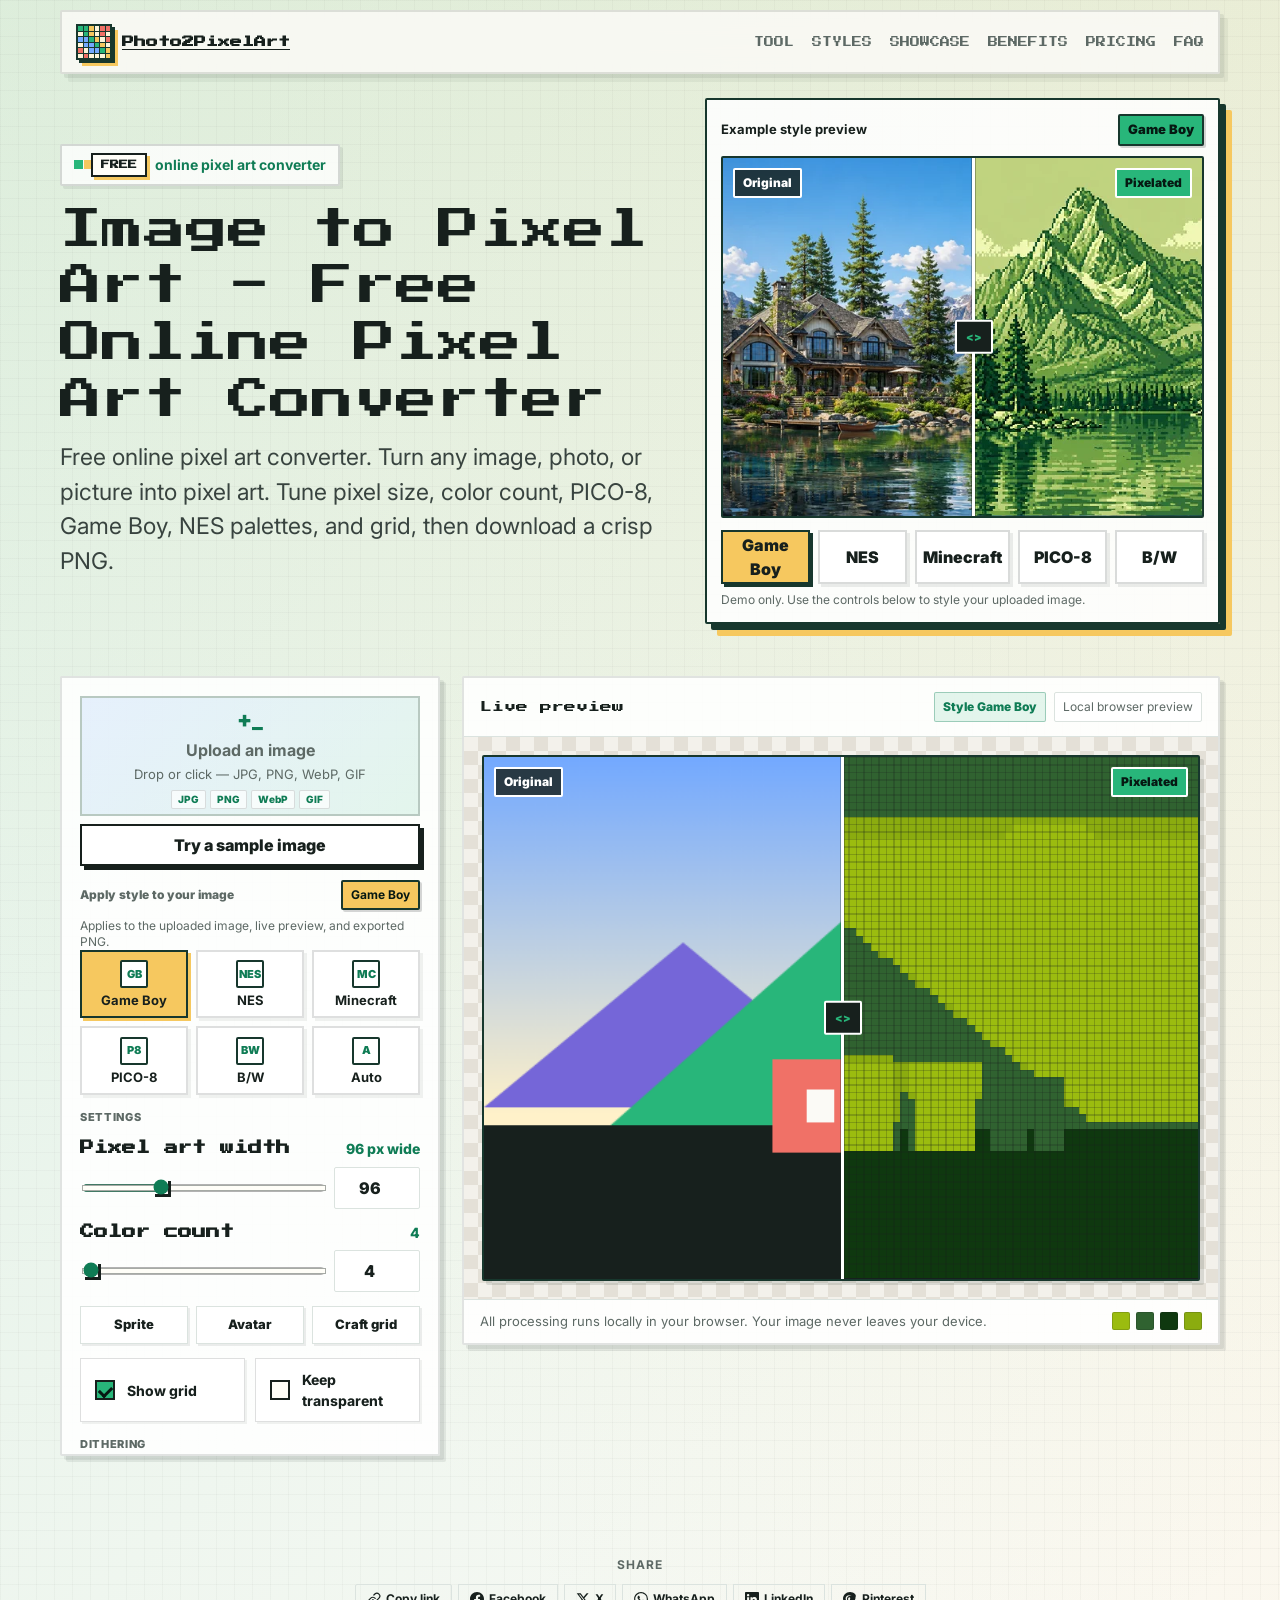
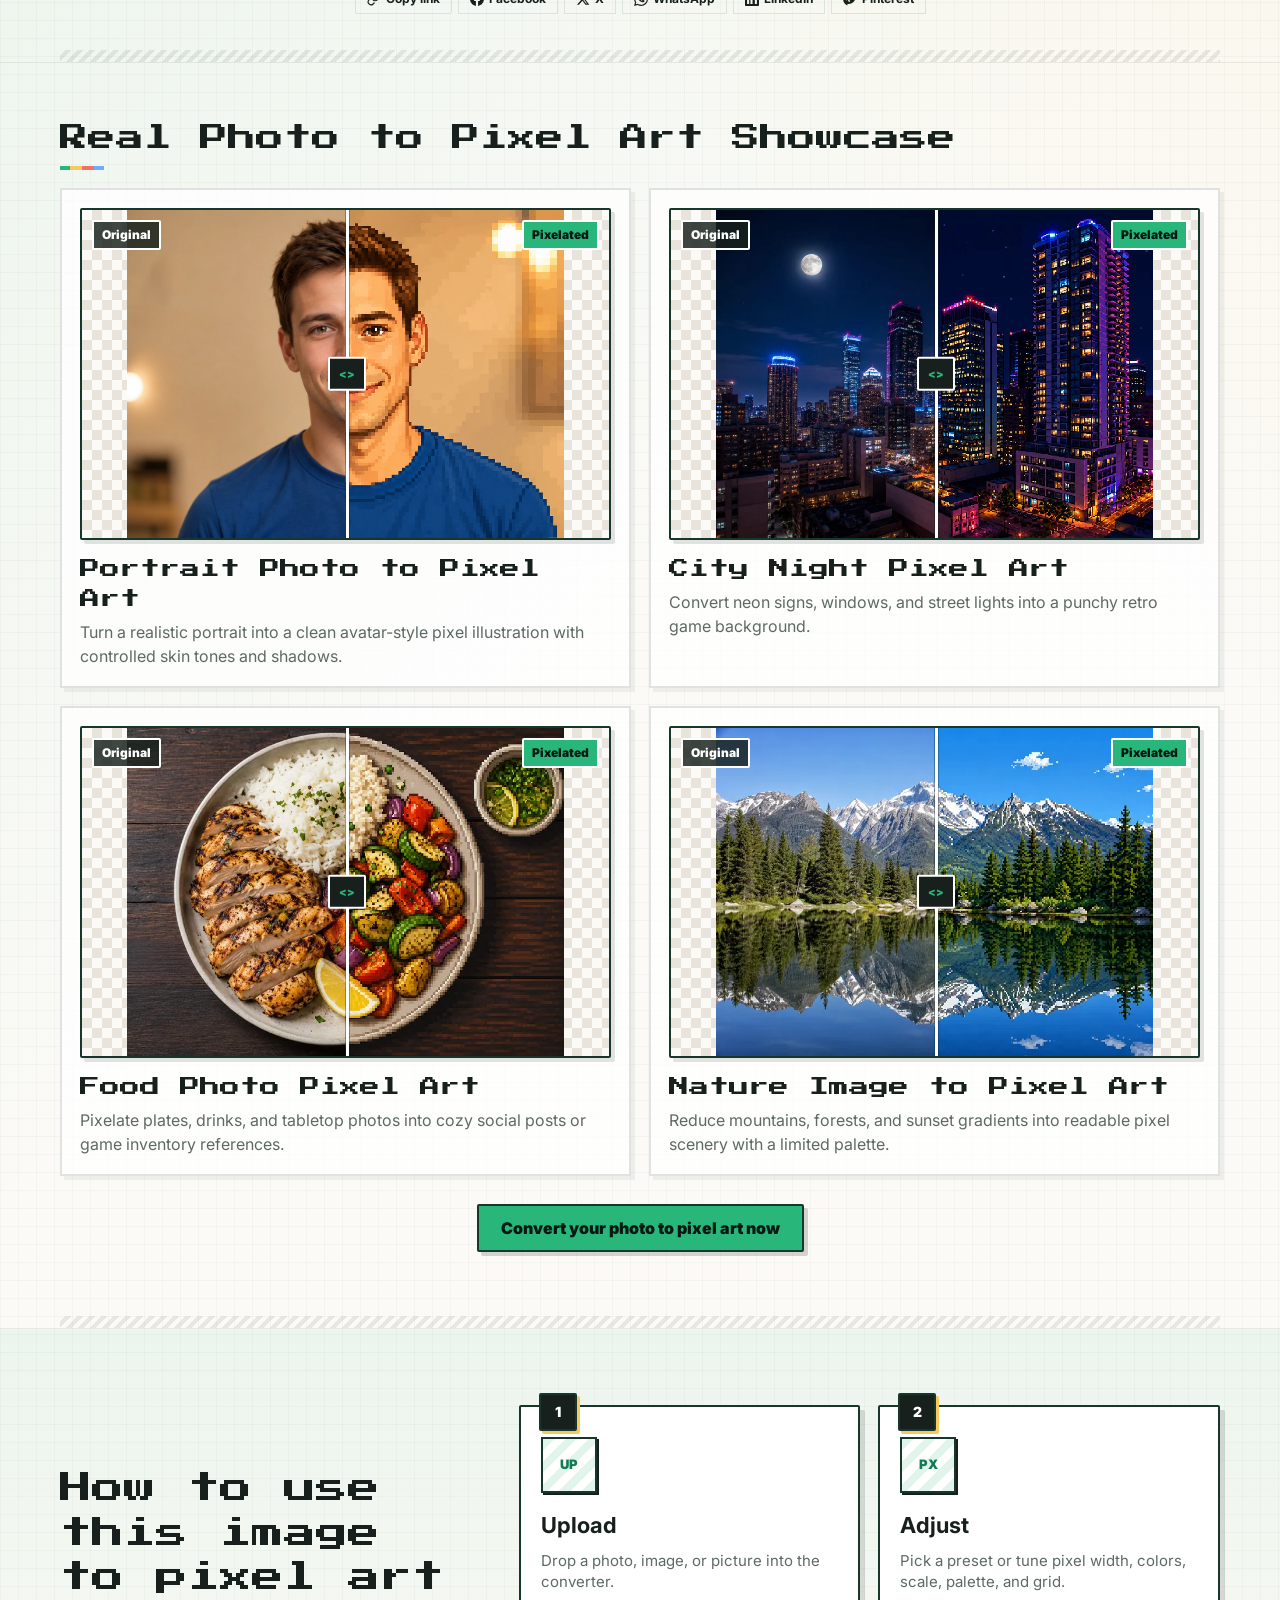
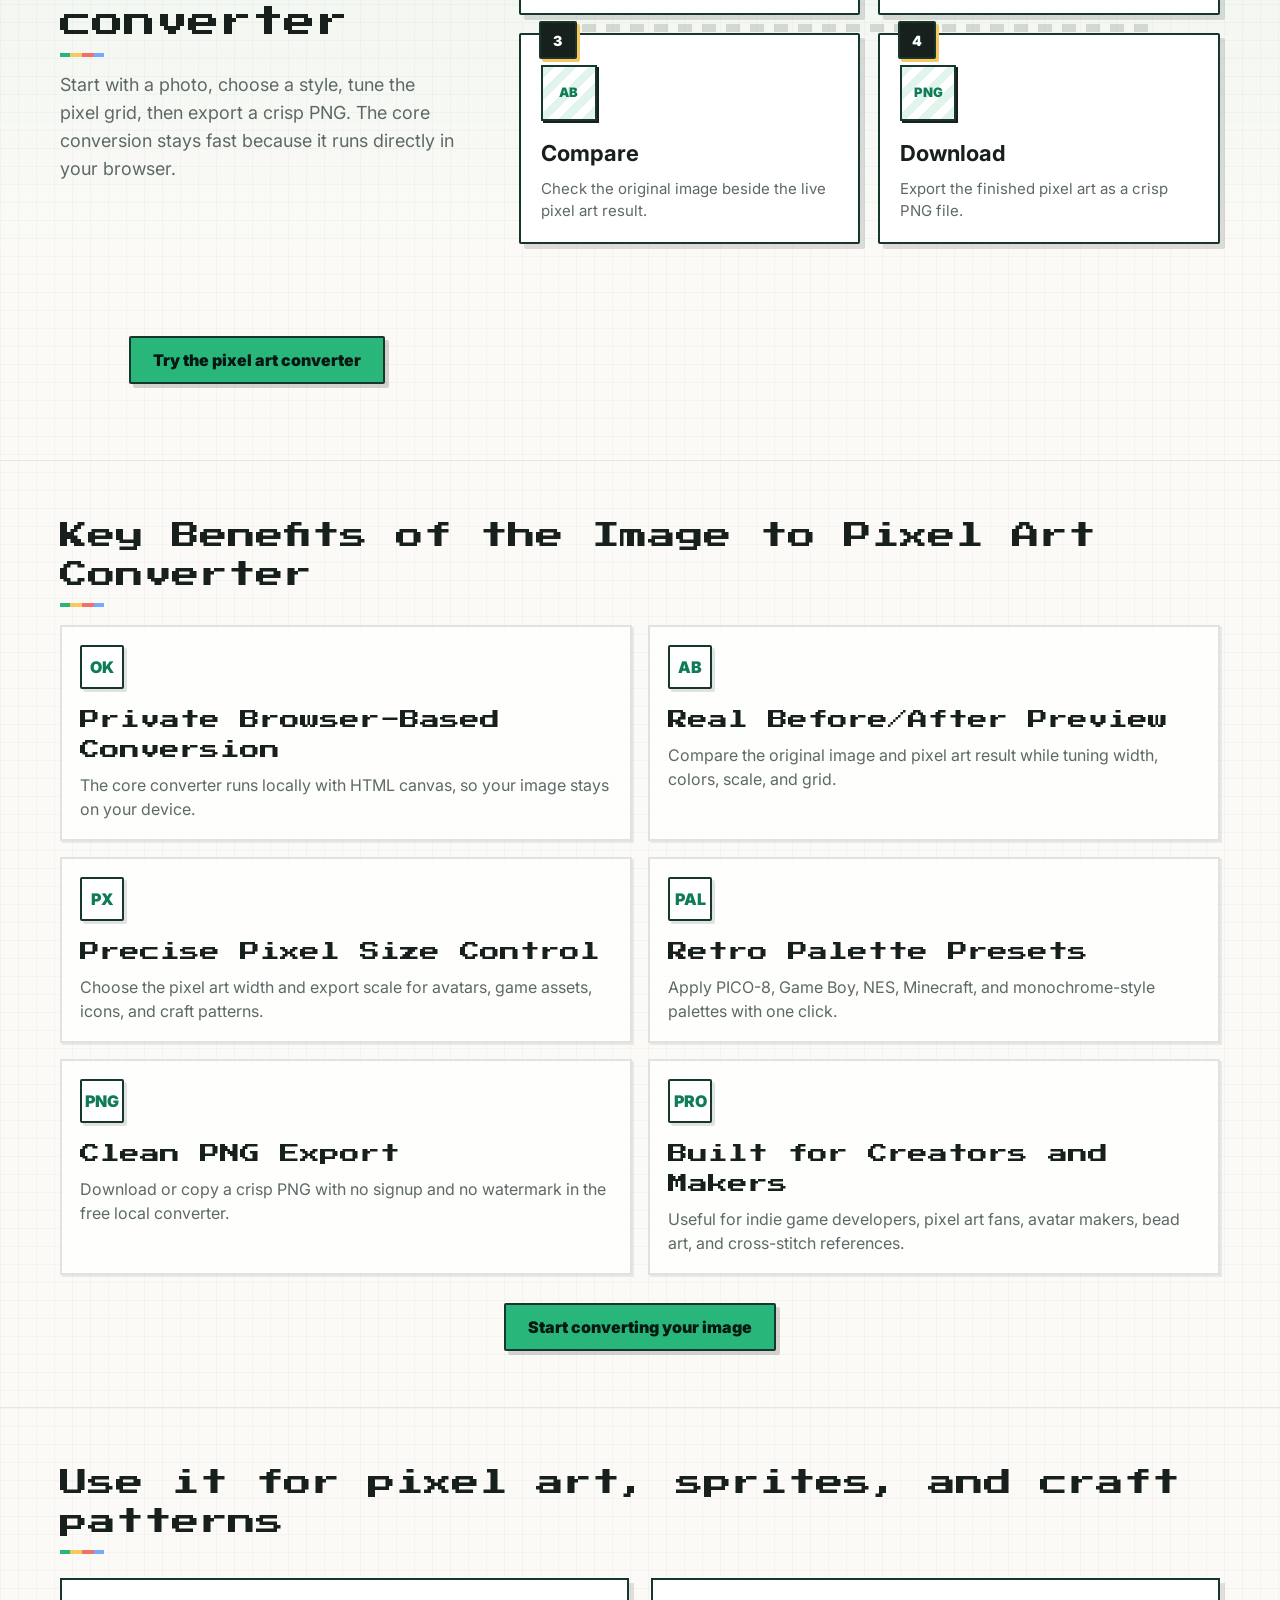
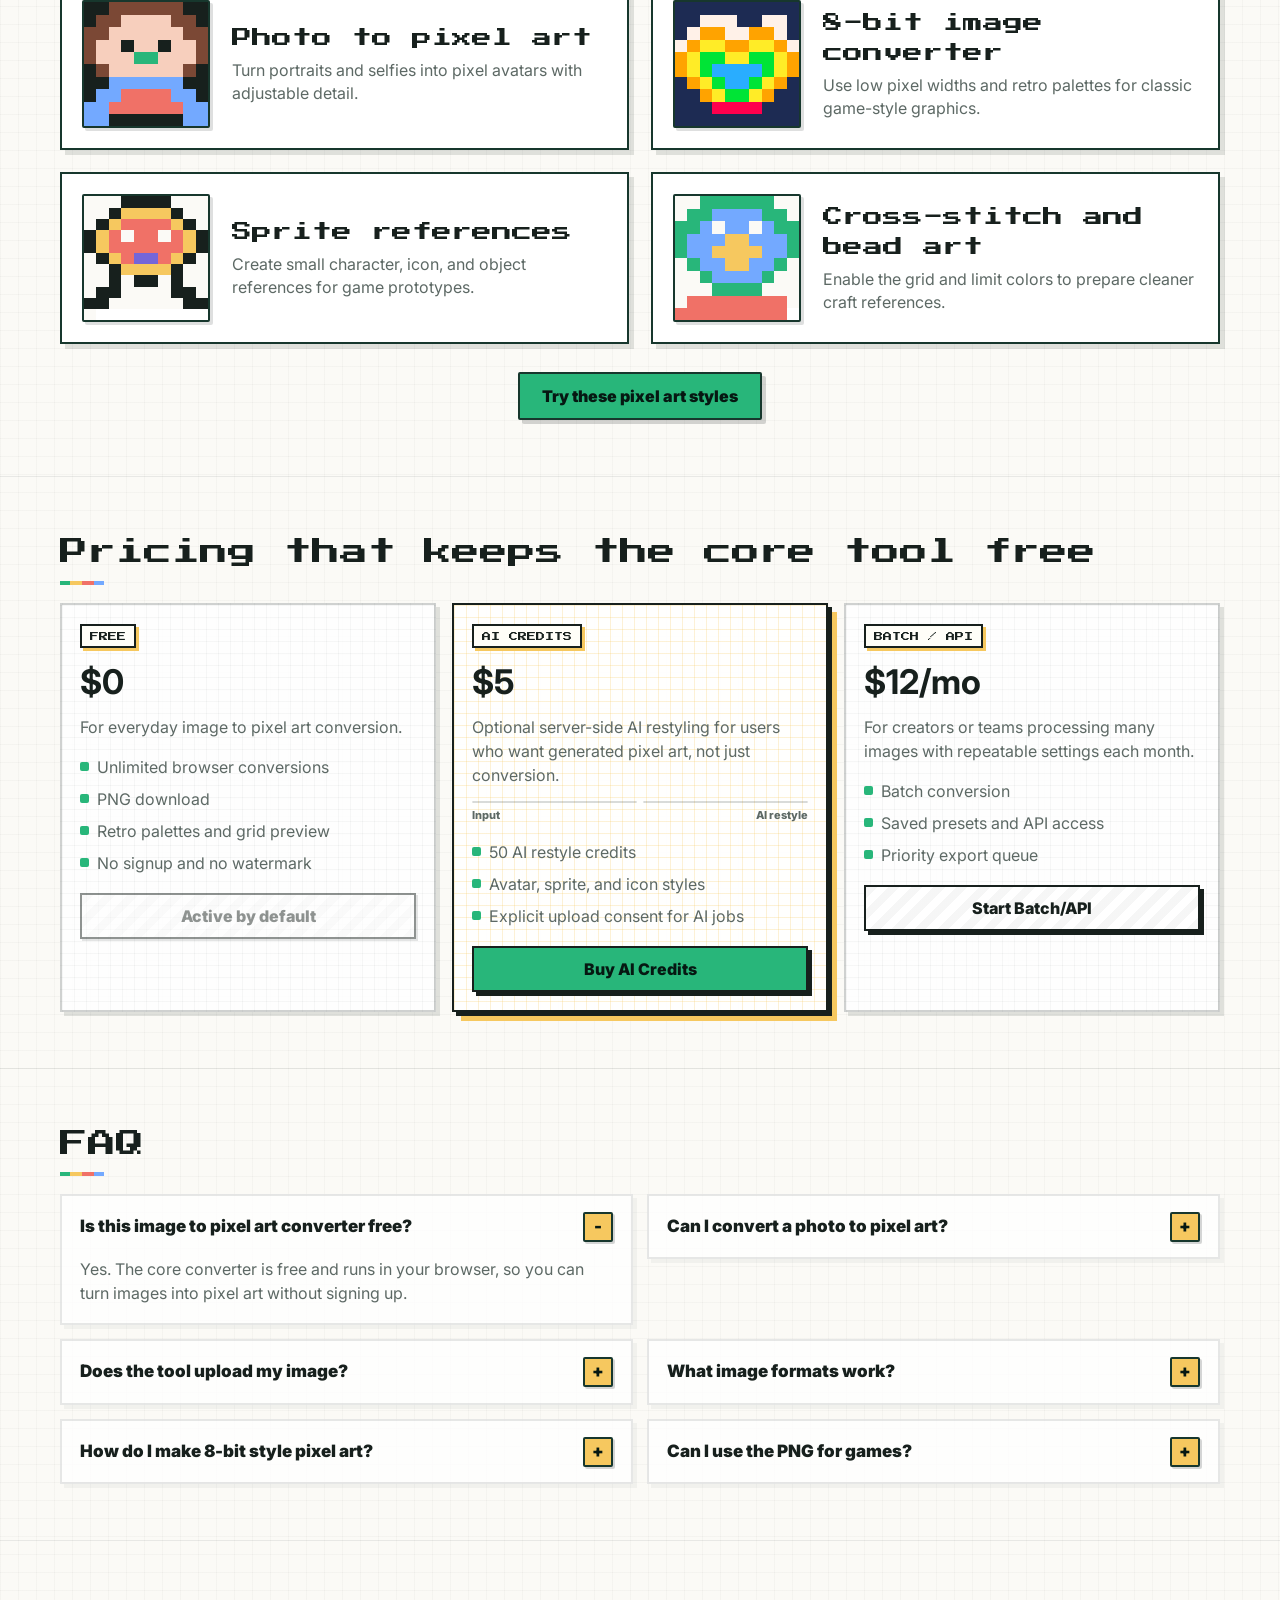
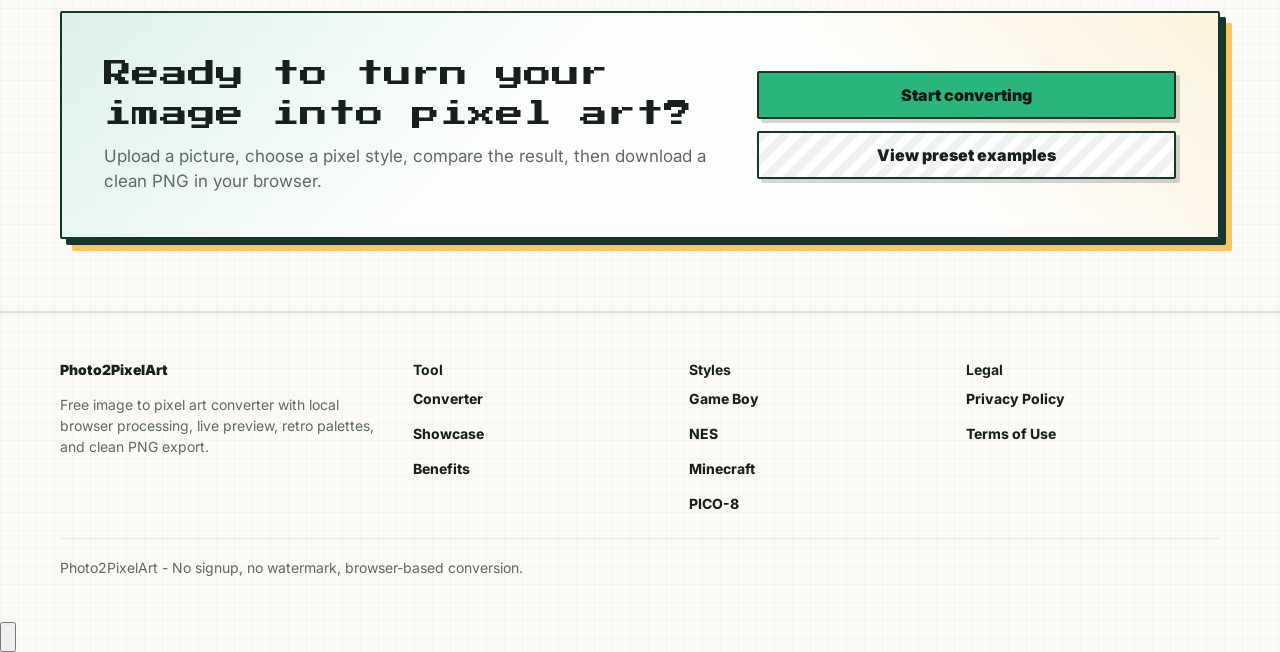
==== commit 7886ba18: "Merge Claude version with critical fixes" ====
--- a/index.html
+++ b/index.html
@@ -11,6 +11,9 @@
   <meta property="article:published_time" content="2026-07-05T00:00:00+08:00">
   <meta property="article:modified_time" content="2026-07-06T00:00:00+08:00">
   <link rel="canonical" href="https://photo2pixelart.com/">
+  <link rel="preconnect" href="https://fonts.googleapis.com">
+  <link rel="preconnect" href="https://fonts.gstatic.com" crossorigin>
+  <link href="https://fonts.googleapis.com/css2?family=Inter:wght@400;600;700;800;900&family=Press+Start+2P&display=swap" rel="stylesheet">
   <link rel="icon" href="data:image/svg+xml,%3Csvg xmlns='http://www.w3.org/2000/svg' viewBox='0 0 64 64'%3E%3Crect width='64' height='64' fill='%2317201d'/%3E%3Crect x='8' y='8' width='12' height='12' fill='%2328b67a'/%3E%3Crect x='22' y='8' width='12' height='12' fill='%23f6c85f'/%3E%3Crect x='36' y='8' width='12' height='12' fill='%2373a9ff'/%3E%3Crect x='8' y='22' width='12' height='12' fill='%23f07167'/%3E%3Crect x='22' y='22' width='12' height='12' fill='%23fbfaf6'/%3E%3Crect x='36' y='22' width='12' height='12' fill='%2328b67a'/%3E%3Crect x='8' y='36' width='12' height='12' fill='%237566d8'/%3E%3Crect x='22' y='36' width='12' height='12' fill='%23f07167'/%3E%3Crect x='36' y='36' width='12' height='12' fill='%23f6c85f'/%3E%3C/svg%3E">
   <meta property="og:title" content="Image to Pixel Art - Free Online Pixel Art Converter">
   <meta property="og:description" content="Convert images to pixel art with local browser processing, retro palettes, live preview, and PNG download.">
@@ -95,7 +98,7 @@
       --sun: #f6c85f;
       --sky: #73a9ff;
       --plum: #7566d8;
-      --shadow: 0 16px 40px rgba(34, 48, 42, .12);
+      --shadow: 4px 4px 0 rgba(34,48,42,.08);
     }
 
     * { box-sizing: border-box; }
@@ -138,9 +141,9 @@
       margin-top: 10px;
       padding: 12px 14px;
       border: 2px solid rgba(23,32,29,.12);
-      border-radius: 8px;
+      border-radius: 2px;
       background: rgba(251,250,246,.86);
-      box-shadow: 4px 4px 0 rgba(23,32,29,.08), 0 14px 32px rgba(34,48,42,.10);
+      box-shadow: 4px 4px 0 rgba(23,32,29,.08), 8px 8px 0 rgba(34,48,42,.06);
       backdrop-filter: blur(12px);
     }
 
@@ -190,7 +193,7 @@
       grid-template-columns: minmax(0, .9fr) minmax(360px, .78fr);
       gap: clamp(28px, 4vw, 54px);
       align-items: center;
-      padding: 38px 0 42px;
+      padding: 24px 0 32px;
     }
 
     .hero-copy {
@@ -203,7 +206,7 @@
       gap: 8px;
       border: 2px solid rgba(23,32,29,.16);
       background: rgba(255,255,255,.78);
-      border-radius: 4px;
+      border-radius: 2px;
       padding: 7px 12px;
       color: var(--mint-dark);
       font-size: 14px;
@@ -220,11 +223,19 @@
       box-shadow: 10px 0 0 var(--sun), 20px 0 0 var(--coral);
     }
 
+    h1, h2, h3, h4 {
+      font-family: "Press Start 2P", ui-monospace, SFMono-Regular, Menlo, Monaco, Consolas, "Liberation Mono", "Courier New", monospace;
+      font-weight: 400;
+      text-rendering: optimizeLegibility;
+      -webkit-font-smoothing: antialiased;
+      -moz-osx-font-smoothing: grayscale;
+    }
+
     h1 {
-      max-width: 870px;
-      margin: 18px 0 14px;
-      font-size: clamp(42px, 5.3vw, 78px);
-      line-height: .98;
+      max-width: 100%;
+      margin: 16px 0 12px;
+      font-size: clamp(26px, 3.5vw, 42px);
+      line-height: 1.35;
       letter-spacing: 0;
     }
 
@@ -237,7 +248,7 @@
 
     .hero-demo {
       border: 2px solid #17372d;
-      border-radius: 8px;
+      border-radius: 2px;
       background: rgba(255,255,255,.86);
       box-shadow: 6px 6px 0 #17372d, 12px 12px 0 var(--sun);
       padding: 14px;
@@ -256,7 +267,7 @@
 
     .hero-demo-head span {
       border: 2px solid #17372d;
-      border-radius: 4px;
+      border-radius: 2px;
       background: var(--mint);
       color: #061812;
       padding: 4px 8px;
@@ -268,7 +279,7 @@
       aspect-ratio: 4 / 3;
       overflow: hidden;
       border: 2px solid #17372d;
-      border-radius: 6px;
+      border-radius: 2px;
       background:
         linear-gradient(45deg, #eee7dc 25%, transparent 25%),
         linear-gradient(-45deg, #eee7dc 25%, transparent 25%),
@@ -285,7 +296,7 @@
     }
 
     .hero-layer.pixel {
-      clip-path: inset(0 50% 0 0);
+      clip-path: inset(0 0 0 50%);
     }
 
     .hero-layer img {
@@ -304,7 +315,7 @@
       top: 10px;
       z-index: 2;
       border: 2px solid #fff;
-      border-radius: 4px;
+      border-radius: 2px;
       padding: 4px 8px;
       background: rgba(23,32,29,.82);
       color: #fff;
@@ -342,7 +353,7 @@
       left: 50%;
       transform: translate(-50%, -50%);
       border: 2px solid #fff;
-      border-radius: 5px;
+      border-radius: 2px;
       background: #17201d;
       color: var(--mint);
       padding: 7px 9px;
@@ -360,7 +371,7 @@
     .hero-style-tabs button {
       min-height: 42px;
       border: 2px solid rgba(23,32,29,.16);
-      border-radius: 5px;
+      border-radius: 2px;
       background: #fff;
       color: var(--ink);
       cursor: pointer;
@@ -389,30 +400,33 @@
 
     .tool {
       display: grid;
-      grid-template-columns: minmax(300px, 420px) 1fr;
+      grid-template-columns: 380px 1fr;
       gap: 22px;
       align-items: start;
-      margin: 28px auto 56px;
+      margin: 20px auto 56px;
+      min-height: calc(100vh - 88px);
     }
 
     .panel {
       background: rgba(255,255,255,.88);
       border: 2px solid rgba(23,32,29,.12);
-      border-radius: 8px;
+      border-radius: 2px;
       box-shadow: 6px 6px 0 rgba(23,32,29,.08), var(--shadow);
     }
 
     .controls {
       padding: 18px;
+      max-height: calc(100vh - 120px);
+      overflow-y: auto;
     }
 
     .drop {
       position: relative;
       display: grid;
       place-items: center;
-      min-height: 180px;
+      min-height: 120px;
       border: 2px dashed #b8c9c1;
-      border-radius: 8px;
+      border-radius: 2px;
       background: linear-gradient(135deg, rgba(115,169,255,.16), rgba(40,182,122,.12));
       text-align: center;
       cursor: pointer;
@@ -424,15 +438,40 @@
       transform: translateY(-1px);
     }
 
+    .drop-icon {
+      font-size: 22px;
+      font-weight: 950;
+      margin-bottom: 2px;
+      color: var(--mint-dark);
+    }
+
     .drop strong {
       display: block;
-      margin-bottom: 5px;
-      font-size: 18px;
+      margin-bottom: 3px;
+      font-size: 16px;
     }
 
     .drop span {
       color: var(--muted);
-      font-size: 14px;
+      font-size: 13px;
+    }
+
+    .drop-formats {
+      display: flex;
+      gap: 4px;
+      justify-content: center;
+      margin-top: 6px;
+    }
+
+    .drop-formats i {
+      border: 1px solid rgba(23,32,29,.14);
+      border-radius: 2px;
+      background: rgba(255,255,255,.7);
+      padding: 1px 6px;
+      font-size: 10px;
+      font-weight: 850;
+      font-style: normal;
+      color: var(--mint-dark);
     }
 
     .drop input {
@@ -443,7 +482,7 @@
     }
 
     .field {
-      margin-top: 18px;
+      margin-top: 14px;
     }
 
     .field label {
@@ -476,7 +515,7 @@
       width: 100%;
       height: 42px;
       border: 1px solid var(--line);
-      border-radius: 8px;
+      border-radius: 2px;
       background: #fff;
       padding: 0 12px;
       color: var(--ink);
@@ -491,13 +530,13 @@
       display: grid;
       grid-template-columns: repeat(3, 1fr);
       gap: 8px;
-      margin-top: 18px;
+      margin-top: 14px;
     }
 
     .preset {
       min-height: 38px;
       border: 1px solid var(--line);
-      border-radius: 8px;
+      border-radius: 2px;
       background: #fff;
       color: var(--ink);
       cursor: pointer;
@@ -513,7 +552,39 @@
       display: grid;
       grid-template-columns: 1fr 1fr;
       gap: 10px;
-      margin-top: 18px;
+      margin-top: 14px;
+    }
+
+    .algo-row {
+      display: flex;
+      gap: 8px;
+      margin-top: 10px;
+    }
+    .algo-chip {
+      flex: 1;
+      display: flex;
+      align-items: center;
+      justify-content: center;
+      gap: 6px;
+      border: 2px solid rgba(23,32,29,.14);
+      border-radius: 2px;
+      background: #fff;
+      padding: 8px 12px;
+      font-size: 12px;
+      font-weight: 850;
+      cursor: pointer;
+      transition: background .12s, border-color .12s;
+      text-align: center;
+    }
+    .algo-chip:hover,
+    .algo-chip.active {
+      border-color: #17372d;
+      background: var(--sun);
+    }
+    .algo-input {
+      position: absolute;
+      opacity: 0;
+      pointer-events: none;
     }
 
     .toggle {
@@ -521,7 +592,7 @@
       align-items: center;
       gap: 9px;
       border: 1px solid var(--line);
-      border-radius: 8px;
+      border-radius: 2px;
       background: #fff;
       padding: 10px;
       font-size: 14px;
@@ -534,15 +605,15 @@
       display: grid;
       grid-template-columns: 1fr 1fr;
       gap: 10px;
-      margin-top: 18px;
+      margin-top: 14px;
     }
 
     .sample-top {
       width: 100%;
       min-height: 42px;
-      margin-top: 10px;
+      margin-top: 8px;
       border: 2px solid #17372d;
-      border-radius: 4px;
+      border-radius: 2px;
       background: #fff;
       color: var(--ink);
       cursor: pointer;
@@ -553,7 +624,7 @@
     .btn {
       min-height: 46px;
       border: 2px solid #17372d;
-      border-radius: 4px;
+      border-radius: 2px;
       padding: 0 14px;
       background:
         repeating-linear-gradient(135deg, rgba(23,32,29,.04) 0 8px, transparent 8px 16px),
@@ -601,7 +672,7 @@
     .usage {
       margin-top: 12px;
       border: 1px solid var(--line);
-      border-radius: 8px;
+      border-radius: 2px;
       background: #fff;
       padding: 10px 12px;
       color: var(--muted);
@@ -627,7 +698,7 @@
       display: none;
       margin-top: 12px;
       border: 1px solid rgba(15,124,85,.34);
-      border-radius: 8px;
+      border-radius: 2px;
       background: rgba(40,182,122,.10);
       padding: 12px;
       color: #254139;
@@ -653,7 +724,7 @@
 
     .nudge-actions a {
       border: 1px solid #17372d;
-      border-radius: 8px;
+      border-radius: 2px;
       background: #fff;
       padding: 7px 10px;
       color: var(--ink);
@@ -665,7 +736,7 @@
       display: none;
       margin-top: 12px;
       border: 1px solid var(--line);
-      border-radius: 8px;
+      border-radius: 2px;
       background: #fff;
       padding: 10px;
     }
@@ -693,7 +764,7 @@
       width: 100%;
       aspect-ratio: 1 / 1;
       border: 1px solid rgba(23,32,29,.14);
-      border-radius: 4px;
+      border-radius: 2px;
       object-fit: contain;
       image-rendering: pixelated;
       background: #f3f1eb;
@@ -702,7 +773,7 @@
     .style-panel {
       margin-top: 14px;
       border: 2px solid rgba(23,32,29,.12);
-      border-radius: 8px;
+      border-radius: 2px;
       background: rgba(255,255,255,.82);
       padding: 10px;
     }
@@ -720,7 +791,7 @@
 
     .style-head strong {
       border: 2px solid #17372d;
-      border-radius: 4px;
+      border-radius: 2px;
       background: var(--sun);
       color: #061812;
       padding: 4px 8px;
@@ -736,7 +807,7 @@
     .style-card {
       min-height: 52px;
       border: 2px solid rgba(23,32,29,.14);
-      border-radius: 6px;
+      border-radius: 2px;
       background: #fff;
       color: var(--ink);
       cursor: pointer;
@@ -769,7 +840,7 @@
       height: 28px;
       margin: 0 auto 5px;
       border: 2px solid #17372d;
-      border-radius: 4px;
+      border-radius: 2px;
       background: #fff;
       color: var(--mint-dark);
       font-size: 11px;
@@ -795,9 +866,10 @@
     }
 
     .stage {
-      min-height: 590px;
-      display: grid;
-      grid-template-rows: auto 1fr auto;
+      display: flex;
+      flex-direction: column;
+      min-height: auto;
+      align-self: start;
       overflow: hidden;
     }
 
@@ -812,7 +884,7 @@
 
     .stage-head h2 {
       margin: 0;
-      font-size: 16px;
+      font-size: 12px;
     }
 
     .stats {
@@ -826,7 +898,7 @@
 
     .stats span {
       border: 1px solid var(--line);
-      border-radius: 999px;
+      border-radius: 2px;
       background: #fff;
       padding: 5px 8px;
     }
@@ -840,7 +912,8 @@
 
     .canvas-zone {
       display: grid;
-      min-height: 360px;
+      flex: 1;
+      min-height: 200px;
       padding: 18px;
       background-color: #f3f1eb;
       background-image:
@@ -852,13 +925,7 @@
       background-position: 0 0, 0 14px, 14px -14px, -14px 0;
     }
 
-    .compare-grid {
-      display: grid;
-      grid-template-columns: 1fr 1fr;
-      gap: 14px;
-      width: 100%;
-      align-items: stretch;
-    }
+
 
     .preview-card {
       display: grid;
@@ -866,7 +933,7 @@
       min-width: 0;
       overflow: hidden;
       border: 1px solid rgba(23,32,29,.14);
-      border-radius: 8px;
+      border-radius: 2px;
       background: rgba(255,255,255,.78);
     }
 
@@ -905,18 +972,6 @@
       object-fit: contain;
     }
 
-    .empty {
-      width: min(500px, 100%);
-      aspect-ratio: 1 / 1;
-      display: grid;
-      grid-template-columns: repeat(12, 1fr);
-      border: 1px solid rgba(23,32,29,.18);
-      background: #fff;
-      overflow: hidden;
-    }
-
-    .empty i { min-height: 28px; }
-
     .stage-foot {
       display: flex;
       justify-content: space-between;
@@ -937,35 +992,63 @@
       width: 18px;
       height: 18px;
       border: 1px solid rgba(23,32,29,.18);
-      border-radius: 4px;
-    }
-
+      border-radius: 2px;
+    }
+
+    .share-section {
+      padding: 12px 0 28px;
+      text-align: center;
+      border-top: 0;
+    }
+    .share-label {
+      font-size: 12px;
+      font-weight: 700;
+      color: var(--muted);
+      margin: 0 0 10px;
+      text-transform: uppercase;
+      letter-spacing: .08em;
+    }
     .share-row {
-      display: grid;
-      grid-template-columns: 1.05fr repeat(5, 1fr);
-      gap: 10px;
-      margin: -28px auto 56px;
-    }
-
-    .share-row button,
-    .share-row a {
-      min-height: 48px;
-      display: inline-grid;
-      place-items: center;
-      border: 2px solid #17372d;
-      border-radius: 6px;
-      background: #fff;
+      display: flex;
+      flex-wrap: wrap;
+      justify-content: center;
+      gap: 6px;
+    }
+    .share-btn {
+      display: inline-flex;
+      align-items: center;
+      gap: 5px;
+      border: 1px solid var(--line);
+      border-radius: 2px;
+      background: var(--surface);
       color: var(--ink);
       text-decoration: none;
-      font-weight: 900;
-      box-shadow: 4px 4px 0 rgba(23,32,29,.14);
-    }
-
-    .share-row .facebook { background: #1877f2; color: #fff; }
-    .share-row .x { background: #050505; color: #fff; }
-    .share-row .whatsapp { background: #25d366; color: #fff; }
-    .share-row .linkedin { background: #0a66c2; color: #fff; }
-    .share-row .pinterest { background: #e60023; color: #fff; }
+      font-size: 12px;
+      font-weight: 700;
+      padding: 5px 11px;
+      cursor: pointer;
+      transition: transform .12s, box-shadow .12s, background .15s;
+    }
+    .share-btn:hover {
+      transform: translate(-1px, -1px);
+      background: rgba(255,255,255,.8);
+      box-shadow: 2px 2px 0 rgba(23,32,29,.12);
+    }
+
+    .share-btn:active {
+      transform: translate(2px, 2px);
+      box-shadow: none;
+    }
+
+    .share-btn:focus-visible {
+      outline: 2px solid var(--mint);
+      outline-offset: 2px;
+    }
+    .share-btn svg {
+      width: 14px;
+      height: 14px;
+      flex-shrink: 0;
+    }
 
     main > section {
       padding: 56px 0;
@@ -974,8 +1057,8 @@
 
     .section-title {
       margin: 0 0 18px;
-      font-size: clamp(28px, 4vw, 44px);
-      line-height: 1.05;
+      font-size: clamp(18px, 2.6vw, 28px);
+      line-height: 1.4;
       letter-spacing: 0;
     }
 
@@ -988,7 +1071,7 @@
     .palette-grid,
     .benefit-grid {
       display: grid;
-      grid-template-columns: repeat(3, 1fr);
+      grid-template-columns: repeat(2, 1fr);
       gap: 16px;
     }
 
@@ -996,7 +1079,7 @@
     .benefit-card,
     .showcase-card {
       border: 2px solid rgba(23,32,29,.12);
-      border-radius: 6px;
+      border-radius: 2px;
       background: rgba(255,255,255,.78);
       padding: 18px;
       box-shadow: 4px 4px 0 rgba(23,32,29,.06);
@@ -1032,7 +1115,7 @@
       place-items: center;
       margin-bottom: 16px;
       border: 2px solid #17372d;
-      border-radius: 6px;
+      border-radius: 2px;
       background: #fff;
       color: var(--mint-dark);
       font-weight: 950;
@@ -1043,7 +1126,7 @@
     .benefit-card h3 {
       display: block;
       margin: 0 0 8px;
-      font-size: 18px;
+      font-size: clamp(15px, 1.6vw, 20px);
     }
 
     .palette-card p,
@@ -1057,14 +1140,65 @@
       grid-template-columns: repeat(2, 1fr);
       gap: 18px;
     }
+
+    /* Tool area empty state */
+    #originalEmpty {
+      display: grid;
+      place-items: center;
+      min-height: 360px;
+      padding: 40px;
+    }
+    #originalEmpty[hidden] {
+      display: none;
+    }
+    #originalEmpty i {
+      min-height: 28px;
+    }
+
+    /* Tool area comparison slider */
+    #toolCompare.compare-slider {
+      aspect-ratio: unset;
+      min-height: 300px;
+      width: 100%;
+      max-height: 68vh;
+    }
+    #toolCompare .compare-layer.before {
+      position: relative;
+    }
+    #toolCompare .compare-layer.before img {
+      display: block;
+      width: 100%;
+      height: auto;
+      max-height: 68vh;
+      object-fit: contain;
+    }
+    #toolCompare .compare-layer.pixel {
+      position: absolute;
+      inset: 0;
+    }
+    #toolCompare .compare-layer.pixel canvas {
+      display: block;
+      width: 100%;
+      height: 100%;
+      object-fit: contain;
+      image-rendering: pixelated;
+    }
+
 
     .compare-slider {
       position: relative;
       aspect-ratio: 16 / 10;
       overflow: hidden;
       border: 2px solid #17372d;
-      border-radius: 6px;
-      background: #fff;
+      border-radius: 2px;
+      background:
+        linear-gradient(45deg, #e8e4db 25%, transparent 25%),
+        linear-gradient(-45deg, #e8e4db 25%, transparent 25%),
+        linear-gradient(45deg, transparent 75%, #e8e4db 75%),
+        linear-gradient(-45deg, transparent 75%, #e8e4db 75%),
+        #fbfaf6;
+      background-size: 20px 20px;
+      background-position: 0 0, 0 10px, 10px -10px, -10px 0;
       box-shadow: 4px 4px 0 rgba(23,32,29,.12);
     }
 
@@ -1074,7 +1208,7 @@
     }
 
     .compare-layer.pixel {
-      clip-path: inset(0 50% 0 0);
+      clip-path: inset(0 0 0 50%);
       image-rendering: pixelated;
     }
 
@@ -1087,7 +1221,7 @@
       width: 100%;
       height: 100%;
       display: block;
-      object-fit: cover;
+      object-fit: contain;
     }
 
     .compare-layer.pixel img {
@@ -1099,7 +1233,7 @@
       top: 10px;
       z-index: 2;
       border: 2px solid #fff;
-      border-radius: 5px;
+      border-radius: 2px;
       padding: 4px 8px;
       background: rgba(23,32,29,.82);
       color: #fff;
@@ -1144,7 +1278,7 @@
       left: 50%;
       transform: translate(-50%, -50%);
       border: 2px solid #fff;
-      border-radius: 5px;
+      border-radius: 2px;
       background: #17201d;
       color: var(--mint);
       padding: 7px 9px;
@@ -1154,7 +1288,7 @@
 
     .showcase-card h3 {
       margin: 14px 0 6px;
-      font-size: 20px;
+      font-size: clamp(15px, 1.6vw, 20px);
     }
 
     .showcase-card p {
@@ -1164,7 +1298,7 @@
 
     .feature, .price, .faq-item {
       border: 2px solid rgba(23,32,29,.10);
-      border-radius: 6px;
+      border-radius: 2px;
       background: rgba(255,255,255,.78);
       padding: 18px;
       box-shadow: 4px 4px 0 rgba(23,32,29,.04);
@@ -1249,7 +1383,7 @@
 
     .ai-demo .mini-art {
       border: 1px solid rgba(23,32,29,.16);
-      border-radius: 4px;
+      border-radius: 2px;
     }
 
     .ai-demo-label {
@@ -1290,7 +1424,8 @@
 
     .how-copy .section-title {
       margin-bottom: 14px;
-      font-size: clamp(38px, 5vw, 64px);
+      font-size: clamp(20px, 3vw, 32px);
+      line-height: 1.4;
     }
 
     .how-copy p {
@@ -1325,7 +1460,7 @@
       counter-increment: step;
       min-height: 176px;
       border: 2px solid #17372d;
-      border-radius: 8px;
+      border-radius: 2px;
       background:
         linear-gradient(135deg, rgba(255,255,255,.98), rgba(255,255,255,.84)),
         #fff;
@@ -1350,7 +1485,7 @@
       width: 34px;
       height: 34px;
       border: 2px solid #17372d;
-      border-radius: 6px;
+      border-radius: 2px;
       background: var(--ink);
       color: #fff;
       font-weight: 950;
@@ -1365,7 +1500,7 @@
       height: 56px;
       margin: 10px 0 16px;
       border: 2px solid #17372d;
-      border-radius: 5px;
+      border-radius: 2px;
       background:
         repeating-linear-gradient(135deg, rgba(40,182,122,.14) 0 8px, transparent 8px 16px),
         #fff;
@@ -1424,7 +1559,7 @@
       width: 26px;
       height: 26px;
       border: 2px solid #17372d;
-      border-radius: 4px;
+      border-radius: 2px;
       background: var(--sun);
       color: #061812;
       box-shadow: 2px 2px 0 rgba(23,32,29,.18);
@@ -1451,7 +1586,7 @@
       align-items: center;
       gap: 22px;
       border: 2px solid #17372d;
-      border-radius: 8px;
+      border-radius: 2px;
       background:
         linear-gradient(135deg, rgba(255,255,255,.96), rgba(255,255,255,.82)),
         #fff;
@@ -1472,7 +1607,7 @@
       grid-template-columns: repeat(10, 1fr);
       background: #fff;
       border: 2px solid #17372d;
-      border-radius: 4px;
+      border-radius: 2px;
       box-shadow: 3px 3px 0 rgba(23,32,29,.14);
       image-rendering: pixelated;
       overflow: hidden;
@@ -1488,7 +1623,7 @@
 
     .use-card h3 {
       margin: 0 0 6px;
-      font-size: 22px;
+      font-size: clamp(15px, 1.6vw, 20px);
     }
 
     .use-card p {
@@ -1511,7 +1646,7 @@
       display: inline-grid;
       place-items: center;
       border: 2px solid #17372d;
-      border-radius: 5px;
+      border-radius: 2px;
       padding: 0 22px;
       background: var(--mint);
       color: #061812;
@@ -1526,6 +1661,16 @@
       box-shadow: 6px 6px 0 rgba(23,32,29,.2);
     }
 
+    .section-cta a:active {
+      transform: translate(3px, 3px);
+      box-shadow: 1px 1px 0 rgba(23,32,29,.24);
+    }
+
+    .section-cta a:focus-visible {
+      outline: 2px solid var(--mint);
+      outline-offset: 2px;
+    }
+
     .seo-copy {
       max-width: 860px;
       color: var(--muted);
@@ -1540,14 +1685,14 @@
 
     .legal-copy {
       border: 2px solid rgba(23,32,29,.10);
-      border-radius: 6px;
+      border-radius: 2px;
       background: rgba(255,255,255,.72);
       padding: 18px;
     }
 
     .legal-copy h2 {
       margin: 0 0 10px;
-      font-size: 22px;
+      font-size: clamp(16px, 2vw, 22px);
     }
 
     .legal-copy p + p {
@@ -1565,7 +1710,7 @@
       gap: 24px;
       align-items: center;
       border: 2px solid #17372d;
-      border-radius: 8px;
+      border-radius: 2px;
       background:
         linear-gradient(135deg, rgba(40,182,122,.16), transparent 42%),
         linear-gradient(225deg, rgba(246,200,95,.22), transparent 34%),
@@ -1576,8 +1721,8 @@
 
     .cta-panel h2 {
       margin: 0 0 10px;
-      font-size: clamp(30px, 4vw, 52px);
-      line-height: 1;
+      font-size: clamp(18px, 2.8vw, 28px);
+      line-height: 1.4;
     }
 
     .cta-panel p {
@@ -1596,7 +1741,7 @@
       display: inline-grid;
       place-items: center;
       border: 2px solid #17372d;
-      border-radius: 4px;
+      border-radius: 2px;
       background: var(--mint);
       color: #061812;
       text-decoration: none;
@@ -1670,7 +1815,7 @@
       bottom: 22px;
       transform: translateX(-50%) translateY(20px);
       border: 1px solid var(--line);
-      border-radius: 8px;
+      border-radius: 2px;
       background: #17201d;
       color: #fff;
       padding: 10px 14px;
@@ -1686,15 +1831,32 @@
       transform: translateX(-50%) translateY(0);
     }
 
+    .controls-section {
+      margin-top: 14px;
+    }
+    .section-label {
+      margin-bottom: 8px;
+      color: var(--muted);
+      font-size: 11px;
+      font-weight: 850;
+      text-transform: uppercase;
+      letter-spacing: .06em;
+    }
+    .stage-foot-row {
+      display: flex;
+      justify-content: space-between;
+      align-items: center;
+      gap: 12px;
+      flex-wrap: wrap;
+    }
+
     @media (max-width: 900px) {
       .hero { grid-template-columns: 1fr; }
       .hero-demo { max-width: 620px; }
       .tool { grid-template-columns: 1fr; }
-      .stage { min-height: auto; }
-      .compare-grid { grid-template-columns: 1fr; }
-      .how-layout { grid-template-columns: 1fr; }
+      .controls { max-height: none; }
+      .stage { max-height: none; min-height: auto; }
       .grid-3, .longtail-list, .legal-grid, .palette-grid, .benefit-grid, .showcase-grid, .use-case-grid, .footer-grid, .cta-panel { grid-template-columns: 1fr 1fr; }
-      .share-row { grid-template-columns: repeat(3, 1fr); margin-top: -22px; }
       .faq { grid-template-columns: 1fr; }
     }
 
@@ -1705,7 +1867,7 @@
       .nav { gap: 10px; font-size: 12px; }
       .hero { padding-top: 20px; }
       .hero-style-tabs { grid-template-columns: repeat(2, 1fr); }
-      .toggles, .preset-row, .grid-3, .steps, .longtail-list, .legal-grid, .palette-grid, .benefit-grid, .showcase-grid, .share-row, .use-case-grid, .footer-grid, .cta-panel { grid-template-columns: 1fr; }
+      .toggles, .preset-row, .grid-3, .steps, .longtail-list, .legal-grid, .palette-grid, .benefit-grid, .showcase-grid, .use-case-grid, .footer-grid, .cta-panel { grid-template-columns: 1fr; }
       .style-grid { grid-template-columns: repeat(2, 1fr); }
       .use-card { grid-template-columns: 1fr; }
       .use-art { width: 100%; height: auto; aspect-ratio: 16 / 9; }
@@ -1714,16 +1876,56 @@
       .stage-head, .stage-foot { align-items: flex-start; flex-direction: column; }
       .stats { justify-content: flex-start; }
       canvas, .original-preview { max-height: 58vh; }
+
+    .back-to-top {
+      position: fixed;
+      bottom: 24px;
+      right: 24px;
+      z-index: 50;
+      width: 48px;
+      height: 48px;
+      display: grid;
+      place-items: center;
+      border: 2px solid #17372d;
+      border-radius: 2px;
+      background: var(--mint);
+      color: #061812;
+      box-shadow: 3px 3px 0 rgba(23,32,29,.18), 6px 6px 0 var(--sun);
+      cursor: pointer;
+      transition: transform .12s, box-shadow .12s, opacity .2s;
+      opacity: 0;
+      pointer-events: none;
+    }
+    .back-to-top.show {
+      opacity: 1;
+      pointer-events: auto;
+    }
+    .back-to-top:hover {
+      transform: translate(-1px, -1px);
+      box-shadow: 4px 4px 0 rgba(23,32,29,.22), 7px 7px 0 var(--sun);
+    }
+    .back-to-top:active {
+      transform: translate(3px, 3px);
+      box-shadow: 1px 1px 0 rgba(23,32,29,.24), 1px 1px 0 var(--sun);
+    }
+    .back-to-top:focus-visible {
+      outline: 2px solid var(--mint);
+      outline-offset: 2px;
+    }
+    .back-to-top svg {
+      width: 20px;
+      height: 20px;
+    }
     }
   </style>
 </head>
 <body>
   <header class="wrap topbar">
-    <a class="brand" href="#" aria-label="Image to Pixel Art Converter home">
+    <a class="brand brand-pixel" href="#" aria-label="Image to Pixel Art Converter home">
       <span class="logo icon-pixel" aria-hidden="true"><i></i><i></i><i></i><i></i><i></i><i></i><i></i><i></i><i></i><i></i><i></i><i></i><i></i><i></i><i></i><i></i><i></i><i></i><i></i><i></i><i></i><i></i><i></i><i></i><i></i><i></i><i></i><i></i><i></i><i></i><i></i><i></i><i></i><i></i><i></i><i></i></span>
       Photo2PixelArt
     </a>
-    <nav class="nav" aria-label="Primary navigation">
+    <nav class="nav nav-pixel" aria-label="Primary navigation">
       <a href="#tool">Tool</a>
       <a href="#tool">Styles</a>
       <a href="#showcase">Showcase</a>
@@ -1738,7 +1940,7 @@
       <div class="hero-copy">
         <span class="eyebrow"><span class="badge-pixel">FREE</span> online pixel art converter</span>
         <h1>Image to Pixel Art - Free Online Pixel Art Converter</h1>
-        <p class="lead">Turn any image, photo, or picture into clean pixel art online. Tune pixel size, color count, PICO-8, Game Boy, NES palettes, and grid, then download a crisp PNG.</p>
+        <p class="lead">Free online pixel art converter. Turn any image, photo, or picture into pixel art. Tune pixel size, color count, PICO-8, Game Boy, NES palettes, and grid, then download a crisp PNG.</p>
       </div>
       <div class="hero-demo" aria-label="Interactive before and after pixel art demo">
         <div class="hero-demo-head">
@@ -1766,17 +1968,23 @@
 
     <div class="wrap tool" id="tool">
       <aside class="panel controls" aria-label="Pixel art controls">
-        <label class="drop" id="drop">
+        <label class="drop drop-pixel" id="drop">
           <input id="file" type="file" accept="image/png,image/jpeg,image/webp,image/gif">
           <span>
+            <div class="drop-icon">+_</div>
             <strong>Upload an image</strong>
-            JPG, PNG, WebP, or GIF. Everything runs in your browser.
+            <span>Drop or click — JPG, PNG, WebP, GIF</span>
+            <div class="drop-formats"><i>JPG</i><i>PNG</i><i>WebP</i><i>GIF</i></div>
           </span>
         </label>
         <button class="sample-top btn-pixel" id="sample" type="button">Try a sample image</button>
 
-        <div class="style-panel" aria-label="Pixel art style presets">
-          <div class="style-head"><span>Apply style to your image</span><strong id="selectedStyle">Game Boy</strong></div>
+        <div class="controls-section">
+          <div class="style-head">
+            <span>Apply style to your image</span>
+            <strong id="selectedStyle">Game Boy</strong>
+          </div>
+          <p class="style-note">Applies to the uploaded image, live preview, and exported PNG.</p>
           <div class="style-grid">
             <button class="style-card active" type="button" data-style="gameboy"><span class="style-icon">GB</span><b>Game Boy</b><span>Green handheld look</span></button>
             <button class="style-card" type="button" data-style="nes"><span class="style-icon">NES</span><b>NES</b><span>Bold 8-bit colors</span></button>
@@ -1785,69 +1993,74 @@
             <button class="style-card" type="button" data-style="grayscale"><span class="style-icon">BW</span><b>B/W</b><span>Monochrome output</span></button>
             <button class="style-card" type="button" data-style="auto"><span class="style-icon">A</span><b>Auto</b><span>Source colors</span></button>
           </div>
-          <p class="style-note">Applies to the uploaded image, live preview, and exported PNG.</p>
         </div>
 
-        <div class="field">
-          <label for="pixelSize">Pixel art width <output id="pixelSizeOut">96 px</output></label>
-          <div class="range-row">
-            <input class="slider-pixel" id="pixelSize" type="range" min="24" max="256" step="4" value="96">
-            <input class="number" id="pixelSizeNumber" type="number" min="24" max="256" step="4" value="96" aria-label="Pixel art width in pixels">
+        <div class="controls-section">
+          <div class="section-label">Settings</div>
+          <div class="field">
+            <label class="label-pixel" for="pixelSize">Pixel art width <output id="pixelSizeOut">96 px</output></label>
+            <div class="range-row">
+              <input class="slider-pixel" id="pixelSize" type="range" min="24" max="256" step="4" value="96">
+              <input class="number" id="pixelSizeNumber" type="number" min="24" max="256" step="4" value="96" aria-label="Pixel art width in pixels">
+            </div>
           </div>
-        </div>
-
-        <div class="field">
-          <label for="colorCount">Color count <output id="colorCountOut">4</output></label>
-          <div class="range-row">
-            <input class="slider-pixel" id="colorCount" type="range" min="4" max="64" step="4" value="4">
-            <input class="number" id="colorCountNumber" type="number" min="4" max="64" step="4" value="4" aria-label="Color count">
+          <div class="field">
+            <label class="label-pixel" for="colorCount">Color count <output id="colorCountOut">4</output></label>
+            <div class="range-row">
+              <input class="slider-pixel" id="colorCount" type="range" min="4" max="64" step="4" value="4">
+              <input class="number" id="colorCountNumber" type="number" min="4" max="64" step="4" value="4" aria-label="Color count">
+            </div>
           </div>
-        </div>
-
-        <div class="field">
-          <label for="scale">Export scale <output id="scaleOut">5x</output></label>
-          <div class="range-row">
-            <input class="slider-pixel" id="scale" type="range" min="1" max="8" value="5">
-            <input class="number" id="scaleNumber" type="number" min="1" max="8" value="5" aria-label="Export scale">
+          <div class="preset-row" aria-label="Pixel art presets">
+            <button class="preset preset-pixel" type="button" data-preset="sprite">Sprite</button>
+            <button class="preset preset-pixel" type="button" data-preset="avatar">Avatar</button>
+            <button class="preset preset-pixel" type="button" data-preset="craft">Craft grid</button>
           </div>
-        </div>
-
-        <div class="preset-row" aria-label="Pixel art presets">
-          <button class="preset" type="button" data-preset="sprite">Sprite</button>
-          <button class="preset" type="button" data-preset="avatar">Avatar</button>
-          <button class="preset" type="button" data-preset="craft">Craft grid</button>
-        </div>
-
-        <div class="field">
-          <label for="palette">Palette</label>
-          <select id="palette">
+          <select id="palette" hidden>
             <option value="auto">Auto from image</option>
             <option value="wplace">Wplace inspired</option>
             <option value="pico8">PICO-8</option>
             <option value="gameboy" selected>Game Boy</option>
             <option value="nes">NES inspired</option>
             <option value="minecraft">Minecraft inspired</option>
-            <option value="c64">C64 inspired</option>
-            <option value="grayscale">Grayscale</option>
+            <option value="grayscale">Black and white</option>
           </select>
+          <div class="toggles">
+            <label class="toggle toggle-pixel"><input class="checkbox-pixel" id="grid" type="checkbox" checked> Show grid</label>
+            <label class="toggle toggle-pixel"><input class="checkbox-pixel" id="transparent" type="checkbox"> Keep transparent</label>
+          </div>
         </div>
 
-        <div class="toggles">
-          <label class="toggle"><input id="grid" type="checkbox" checked> Show grid</label>
-          <label class="toggle"><input id="transparent" type="checkbox"> Keep transparent</label>
+        <div class="controls-section">
+          <div class="section-label">Dithering</div>
+          <div class="algo-row">
+            <label class="algo-chip active"><input class="algo-input" type="radio" name="algorithm" value="nearest" checked> None</label>
+            <label class="algo-chip"><input class="algo-input" type="radio" name="algorithm" value="floyd"> Floyd-Steinberg</label>
+          </div>
         </div>
 
-        <div class="actions">
-          <button class="btn primary btn-pixel" id="download" type="button" disabled>Download PNG</button>
-          <button class="btn secondary btn-pixel" id="copyPng" type="button" disabled>Copy PNG</button>
+        <div class="controls-section">
+          <div class="section-label">Export</div>
+          <div class="field">
+            <label class="label-pixel" for="scale">Export scale <output id="scaleOut">5x</output></label>
+            <div class="range-row">
+              <input class="slider-pixel" id="scale" type="range" min="1" max="8" value="5">
+              <input class="number" id="scaleNumber" type="number" min="1" max="8" value="5" aria-label="Export scale">
+            </div>
+          </div>
+          <div class="actions">
+            <button class="btn primary btn-pixel" id="download" type="button" disabled>Download PNG</button>
+            <button class="btn secondary btn-pixel" id="copyPng" type="button" disabled>Copy PNG</button>
+          </div>
         </div>
+
         <div class="download-hint" id="downloadHint">Upload an image to enable download.</div>
         <div class="usage" id="usage"><b>Free local conversions:</b> 0 completed</div>
         <div class="history" id="history">
           <div class="history-head"><span>Recent local exports</span><span id="historyCount">0</span></div>
           <div class="history-list" id="historyList"></div>
         </div>
-        <div class="nudge" id="downloadNudge">
+        <div class="nudge card-pixel" id="downloadNudge">
           <b>Nice result. Want to go further?</b>
           Keep using the free converter, or unlock AI restyles for more visual styles and Batch/API for repeated exports.
           <div class="nudge-actions">
@@ -1866,74 +2079,48 @@
           </div>
         </div>
         <div class="canvas-zone" id="canvasZone">
-          <div class="compare-grid">
-            <div class="preview-card">
-              <div class="preview-title">Original image <span id="originalMeta">Upload first</span></div>
-              <div class="preview-body">
-                <div class="empty" id="originalEmpty" aria-label="Original image placeholder"></div>
-                <img class="original-preview" id="originalPreview" alt="Uploaded original image preview" hidden>
-              </div>
+          <div id="originalEmpty" aria-label="Upload your image"></div>
+          <div class="compare-slider" id="toolCompare" hidden>
+            <span class="compare-label before">Original</span>
+            <span class="compare-label after">Pixelated</span>
+            <div class="compare-layer before">
+              <img class="original-preview" id="originalPreview" alt="Uploaded original image">
             </div>
-            <div class="preview-card">
-              <div class="preview-title">Pixel art result <span id="resultMeta">Live preview</span></div>
-              <div class="preview-body">
-                <div class="empty" id="empty" aria-label="Sample pixel art placeholder"></div>
-                <canvas id="canvas" hidden></canvas>
-              </div>
+            <div class="compare-layer pixel" id="toolAfter">
+              <canvas id="canvas" hidden></canvas>
             </div>
+            <span class="compare-handle" id="toolHandle"></span>
+            <input class="compare-range" id="toolRange" type="range" min="0" max="100" value="50" aria-label="Drag to compare original and pixel art result">
           </div>
         </div>
         <div class="stage-foot">
-          <span id="privacy">Basic conversion is local. Optional AI restyling would require a separate upload step.</span>
+          <div class="stage-foot-row">
+            <span id="privacy">All processing runs locally in your browser. Your image never leaves your device.</span>
+          </div>
           <div class="swatches" id="swatches" aria-label="Generated palette"></div>
         </div>
       </div>
     </div>
-    <div class="divider-pixel" aria-hidden="true"></div>
-
-    <div class="wrap share-row" aria-label="Share Photo2PixelArt">
-      <button type="button" id="copyLink">Copy link</button>
-      <a class="facebook" href="https://www.facebook.com/sharer/sharer.php?u=https%3A%2F%2Fphoto2pixelart.com%2F" target="_blank" rel="noopener">Facebook</a>
-      <a class="x" href="https://twitter.com/intent/tweet?url=https%3A%2F%2Fphoto2pixelart.com%2F&text=Free%20image%20to%20pixel%20art%20converter" target="_blank" rel="noopener">X</a>
-      <a class="whatsapp" href="https://api.whatsapp.com/send?text=Free%20image%20to%20pixel%20art%20converter%20https%3A%2F%2Fphoto2pixelart.com%2F" target="_blank" rel="noopener">WhatsApp</a>
-      <a class="linkedin" href="https://www.linkedin.com/sharing/share-offsite/?url=https%3A%2F%2Fphoto2pixelart.com%2F" target="_blank" rel="noopener">LinkedIn</a>
-      <a class="pinterest" href="https://www.pinterest.com/pin/create/button/?url=https%3A%2F%2Fphoto2pixelart.com%2F&media=https%3A%2F%2Fphoto2pixelart.com%2Fpreview.png&description=Free%20image%20to%20pixel%20art%20converter" target="_blank" rel="noopener">Pinterest</a>
-    </div>
-
-    <section class="how-section">
-      <div class="wrap how-layout">
-        <div class="how-copy">
-          <h2 class="section-title">How to use this image to pixel art converter</h2>
-          <p>Start with a photo, choose a style, tune the pixel grid, then export a crisp PNG. The core conversion stays fast because it runs directly in your browser.</p>
-        </div>
-        <div class="steps">
-          <div class="step">
-            <span class="step-icon">UP</span>
-            <b>Upload</b>
-            <p>Drop a photo, image, or picture into the converter.</p>
-          </div>
-          <div class="step">
-            <span class="step-icon">PX</span>
-            <b>Adjust</b>
-            <p>Pick a preset or tune pixel width, colors, scale, palette, and grid.</p>
-          </div>
-          <div class="step">
-            <span class="step-icon">AB</span>
-            <b>Compare</b>
-            <p>Check the original image beside the live pixel art result.</p>
-          </div>
-          <div class="step">
-            <span class="step-icon">PNG</span>
-            <b>Download</b>
-            <p>Export the finished pixel art as a crisp PNG file.</p>
-          </div>
+
+    <section class="share-section" id="shareSection">
+      <div class="wrap">
+        <div class="share-label">Share</div>
+        <div class="share-row" id="shareRow">
+          <button type="button" class="share-btn" id="copyLink"><svg viewBox="0 0 24 24" fill="none" stroke="currentColor" stroke-width="2" stroke-linecap="round" stroke-linejoin="round"><path d="M10 13a5 5 0 0 0 7.54.54l3-3a5 5 0 0 0-7.07-7.07l-1.72 1.71"/><path d="M14 11a5 5 0 0 0-7.54-.54l-3 3a5 5 0 0 0 7.07 7.07l1.71-1.71"/></svg>Copy link</button>
+          <a href="https://www.facebook.com/sharer/sharer.php?u=https%3A%2F%2Fphoto2pixelart.com%2F" target="_blank" rel="noopener" class="share-btn" aria-label="Share on Facebook"><svg viewBox="0 0 24 24" fill="currentColor"><path d="M24 12.073c0-6.627-5.373-12-12-12s-12 5.373-12 12c0 5.99 4.388 10.954 10.125 11.854v-8.385H7.078v-3.47h3.047V9.43c0-3.007 1.792-4.669 4.533-4.669 1.312 0 2.686.235 2.686.235v2.953H15.83c-1.491 0-1.956.925-1.956 1.874v2.25h3.328l-.532 3.47h-2.796v8.385C19.612 23.027 24 18.062 24 12.073z"/></svg>Facebook</a>
+          <a href="https://twitter.com/intent/tweet?url=https%3A%2F%2Fphoto2pixelart.com%2F&text=Free%20image%20to%20pixel%20art%20converter" target="_blank" rel="noopener" class="share-btn" aria-label="Share on X"><svg viewBox="0 0 24 24" fill="currentColor"><path d="M18.244 2.25h3.308l-7.227 8.26 8.502 11.24H16.17l-5.214-6.817L4.99 21.75H1.68l7.73-8.835L1.254 2.25H8.08l4.713 6.231zm-1.161 17.52h1.833L7.084 4.126H5.117z"/></svg>X</a>
+          <a href="https://api.whatsapp.com/send?text=Free%20image%20to%20pixel%20art%20converter%20https%3A%2F%2Fphoto2pixelart.com%2F" target="_blank" rel="noopener" class="share-btn" aria-label="Share on WhatsApp"><svg viewBox="0 0 24 24" fill="currentColor"><path d="M17.472 14.382c-.297-.149-1.758-.867-2.03-.967-.273-.099-.471-.148-.67.15-.197.297-.767.966-.94 1.164-.173.199-.347.223-.644.075-.297-.15-1.255-.463-2.39-1.475-.883-.788-1.48-1.761-1.653-2.059-.173-.297-.018-.458.13-.606.134-.133.298-.347.446-.52.149-.174.198-.298.298-.497.099-.198.05-.371-.025-.52-.075-.149-.669-1.612-.916-2.207-.242-.579-.487-.5-.669-.51-.173-.008-.371-.01-.57-.01-.198 0-.52.074-.792.372-.272.297-1.04 1.016-1.04 2.479 0 1.462 1.065 2.875 1.213 3.074.149.198 2.096 3.2 5.077 4.487.709.306 1.262.489 1.694.625.712.227 1.36.195 1.871.118.571-.085 1.758-.719 2.006-1.413.248-.694.248-1.289.173-1.413-.074-.124-.272-.198-.57-.347m-5.421 7.403h-.004a9.87 9.87 0 01-5.031-1.378l-.361-.214-3.741.982.998-3.648-.235-.374a9.86 9.86 0 01-1.51-5.26c.001-5.45 4.436-9.884 9.888-9.884 2.64 0 5.122 1.03 6.988 2.898a9.825 9.825 0 012.893 6.994c-.003 5.45-4.437 9.884-9.885 9.884m8.413-18.297A11.815 11.815 0 0012.05 0C5.495 0 .16 5.335.157 11.892c0 2.096.547 4.142 1.588 5.945L.057 24l6.305-1.654a11.882 11.882 0 005.683 1.448h.005c6.554 0 11.89-5.335 11.893-11.893a11.821 11.821 0 00-3.48-8.413z"/></svg>WhatsApp</a>
+          <a href="https://www.linkedin.com/sharing/share-offsite/?url=https%3A%2F%2Fphoto2pixelart.com%2F" target="_blank" rel="noopener" class="share-btn" aria-label="Share on LinkedIn"><svg viewBox="0 0 24 24" fill="currentColor"><path d="M20.447 20.452h-3.554v-5.569c0-1.328-.027-3.037-1.852-3.037-1.853 0-2.136 1.445-2.136 2.939v5.667H9.351V9h3.414v1.561h.046c.477-.9 1.637-1.85 3.37-1.85 3.601 0 4.267 2.37 4.267 5.455v6.286zM5.337 7.433a2.062 2.062 0 01-2.063-2.065 2.064 2.064 0 112.063 2.065zm1.782 13.019H3.555V9h3.564v11.452zM22.225 0H1.771C.792 0 0 .774 0 1.729v20.542C0 23.227.792 24 1.771 24h20.451C23.2 24 24 23.227 24 22.271V1.729C24 .774 23.2 0 22.222 0h.003z"/></svg>LinkedIn</a>
+          <a href="https://www.pinterest.com/pin/create/button/?url=https%3A%2F%2Fphoto2pixelart.com%2F&media=https%3A%2F%2Fphoto2pixelart.com%2Fpreview.png&description=Free%20image%20to%20pixel%20art%20converter" target="_blank" rel="noopener" class="share-btn" aria-label="Share on Pinterest"><svg viewBox="0 0 24 24" fill="currentColor"><path d="M12.017 0C5.396 0 .029 5.367.029 11.987c0 5.079 3.158 9.417 7.618 11.162-.105-.949-.199-2.403.041-3.439.219-.937 1.406-5.957 1.406-5.957s-.359-.72-.359-1.782c0-1.67.968-2.918 2.172-2.918 1.024 0 1.518.769 1.518 1.69 0 1.029-.655 2.568-.994 3.995-.283 1.194.599 2.169 1.777 2.169 2.133 0 4.094-2.518 4.094-5.522 0-2.886-2.145-4.827-5.024-4.827-3.332 0-5.407 2.422-5.407 5.178 0 .64.109 1.245.245 1.523.056.072.065.136.048.209-.069.27-.218.877-.283 1.111-.044.183-.147.223-.333.134-1.247-.509-2.044-2.054-2.044-3.485 0-2.536 2.128-5.576 6.38-5.576 3.412 0 5.656 2.499 5.656 5.181 0 3.548-1.97 6.199-4.979 6.199-1.455 0-2.529-.942-2.911-1.983 0 0-.586 2.452-.707 2.954-.177.681-.63 1.502-.989 2.061a9.985 9.985 0 002.637.388c6.609 0 11.971-5.364 11.971-11.972C23.999 5.364 18.617 0 12.017 0"/></svg>Pinterest</a>
         </div>
       </div>
     </section>
 
+    <div class="divider-pixel" aria-hidden="true"></div>
+
     <section id="showcase">
       <div class="wrap">
-        <h2 class="section-title">Real Photo to Pixel Art Showcase</h2>
+        <h2 class="section-title title-accent">Real Photo to Pixel Art Showcase</h2>
         <div class="showcase-grid">
           <article class="showcase-card">
             <div class="compare-slider" data-showcase="portrait">
@@ -1972,12 +2159,52 @@
             <p>Reduce mountains, forests, and sunset gradients into readable pixel scenery with a limited palette.</p>
           </article>
         </div>
+        <div class="section-cta">
+          <a href="#tool">Convert your photo to pixel art now</a>
+        </div>
       </div>
     </section>
+    <div class="divider-pixel" aria-hidden="true"></div>
+
+
+
+    <section class="how-section">
+      <div class="wrap how-layout">
+        <div class="how-copy">
+          <h2 class="section-title title-accent">How to use this image to pixel art converter</h2>
+          <p>Start with a photo, choose a style, tune the pixel grid, then export a crisp PNG. The core conversion stays fast because it runs directly in your browser.</p>
+        </div>
+        <div class="steps">
+          <div class="step step-pixel">
+            <span class="step-icon">UP</span>
+            <b>Upload</b>
+            <p>Drop a photo, image, or picture into the converter.</p>
+          </div>
+          <div class="step step-pixel">
+            <span class="step-icon">PX</span>
+            <b>Adjust</b>
+            <p>Pick a preset or tune pixel width, colors, scale, palette, and grid.</p>
+          </div>
+          <div class="step step-pixel">
+            <span class="step-icon">AB</span>
+            <b>Compare</b>
+            <p>Check the original image beside the live pixel art result.</p>
+          </div>
+          <div class="step step-pixel">
+            <span class="step-icon">PNG</span>
+            <b>Download</b>
+            <p>Export the finished pixel art as a crisp PNG file.</p>
+          </div>
+        </div>
+        <div class="section-cta">
+          <a href="#tool">Try the pixel art converter</a>
+        </div>
+      </div>
+    </section>
 
     <section id="benefits">
       <div class="wrap">
-        <h2 class="section-title">Key Benefits of the Image to Pixel Art Converter</h2>
+        <h2 class="section-title title-accent">Key Benefits of the Image to Pixel Art Converter</h2>
         <div class="benefit-grid">
           <div class="benefit-card"><span class="benefit-icon">OK</span><h3>Private Browser-Based Conversion</h3><p>The core converter runs locally with HTML canvas, so your image stays on your device.</p></div>
           <div class="benefit-card"><span class="benefit-icon">AB</span><h3>Real Before/After Preview</h3><p>Compare the original image and pixel art result while tuning width, colors, scale, and grid.</p></div>
@@ -1986,12 +2213,15 @@
           <div class="benefit-card"><span class="benefit-icon">PNG</span><h3>Clean PNG Export</h3><p>Download or copy a crisp PNG with no signup and no watermark in the free local converter.</p></div>
           <div class="benefit-card"><span class="benefit-icon">PRO</span><h3>Built for Creators and Makers</h3><p>Useful for indie game developers, pixel art fans, avatar makers, bead art, and cross-stitch references.</p></div>
         </div>
+        <div class="section-cta">
+          <a href="#tool">Start converting your image</a>
+        </div>
       </div>
     </section>
 
     <section>
       <div class="wrap">
-        <h2 class="section-title">Use it for pixel art, sprites, and craft patterns</h2>
+        <h2 class="section-title title-accent">Use it for pixel art, sprites, and craft patterns</h2>
         <div class="use-case-grid">
           <article class="use-card"><div class="use-art" data-use="avatar"></div><div><h3>Photo to pixel art</h3><p>Turn portraits and selfies into pixel avatars with adjustable detail.</p></div></article>
           <article class="use-card"><div class="use-art" data-use="eightbit"></div><div><h3>8-bit image converter</h3><p>Use low pixel widths and retro palettes for classic game-style graphics.</p></div></article>
@@ -2006,7 +2236,7 @@
 
     <section id="pricing">
       <div class="wrap">
-        <h2 class="section-title">Pricing that keeps the core tool free</h2>
+        <h2 class="section-title title-accent">Pricing that keeps the core tool free</h2>
         <div class="grid-3">
           <div class="price card-pixel">
             <span class="badge-pixel">Free</span>
@@ -2054,7 +2284,7 @@
 
     <section id="faq">
       <div class="wrap">
-        <h2 class="section-title">FAQ</h2>
+        <h2 class="section-title title-accent">FAQ</h2>
         <div class="faq">
           <details class="faq-item" open>
             <summary>Is this image to pixel art converter free?</summary>
@@ -2098,7 +2328,7 @@
     </section>
   </main>
 
-  <footer class="site-footer">
+  <footer class="site-footer legal-pixel">
     <div class="wrap">
       <div class="footer-grid">
         <div>
@@ -2136,6 +2366,9 @@
 
   <div class="toast" id="toast" role="status" aria-live="polite"></div>
 
+  <button type="button" id="backToTop" class="back-to-top" aria-label="Back to top">
+    <svg viewBox="0 0 16 16" fill="currentColor"><path d="M8 1l-7 7h4.5v6h5V8H15L8 1z"/></svg>
+  </button>
   <script>
     const fileInput = document.getElementById('file');
     const drop = document.getElementById('drop');
@@ -2147,7 +2380,6 @@
     const transparent = document.getElementById('transparent');
     const canvas = document.getElementById('canvas');
     const ctx = canvas.getContext('2d');
-    const empty = document.getElementById('empty');
     const stats = document.getElementById('stats');
     const swatches = document.getElementById('swatches');
     const download = document.getElementById('download');
@@ -2162,8 +2394,8 @@
     const scaleNumber = document.getElementById('scaleNumber');
     const originalPreview = document.getElementById('originalPreview');
     const originalEmpty = document.getElementById('originalEmpty');
-    const originalMeta = document.getElementById('originalMeta');
-    const resultMeta = document.getElementById('resultMeta');
+    const originalMeta = document.getElementById('originalMeta') || {};
+    const resultMeta = document.getElementById('resultMeta') || {};
     const usage = document.getElementById('usage');
     const downloadNudge = document.getElementById('downloadNudge');
     const downloadHint = document.getElementById('downloadHint');
@@ -2205,7 +2437,6 @@
       const colors = ['#17201d','#28b67a','#f07167','#f6c85f','#73a9ff','#7566d8','#fbfaf6'];
       const pattern = [0,0,1,1,1,0,0,0,2,2,0,0,0,1,3,3,3,1,0,2,4,4,2,0,1,3,5,5,3,1,2,4,6,6,4,2,1,3,5,5,3,1,2,4,6,6,4,2,0,1,3,3,3,1,0,2,4,4,2,0,0,0,1,1,1,0,0,0,2,2,0,0,6,6,0,0,0,6,6,0,0,0,6,6,6,0,0,0,6,6,0,0,0,6,6,6,0,0,0,6,6,0,0,0,6,6,6,0,0,6,6,0,0,6,6,0,0,6,6,0,0,0,6,6,6,6,0,0,0,6,6,0,0,0,0,6,6,0,0,0,0,6,6,0,0,0];
       const blocks = pattern.map((n) => `<i style="background:${colors[n]}"></i>`).join('');
-      empty.innerHTML = blocks;
       originalEmpty.innerHTML = blocks;
     }
 
@@ -2232,90 +2463,21 @@
       });
     }
 
-    function drawHeroSource() {
-      const c = document.createElement('canvas');
-      c.width = 640;
-      c.height = 480;
-      const s = c.getContext('2d');
-      const sky = s.createLinearGradient(0, 0, 0, 260);
-      sky.addColorStop(0, '#9fd3ff');
-      sky.addColorStop(1, '#fff0c7');
-      s.fillStyle = sky;
-      s.fillRect(0, 0, c.width, c.height);
-      s.fillStyle = '#f6c85f';
-      s.beginPath();
-      s.arc(520, 96, 46, 0, Math.PI * 2);
-      s.fill();
-      s.fillStyle = '#7566d8';
-      s.beginPath();
-      s.moveTo(58, 345);
-      s.lineTo(236, 170);
-      s.lineTo(398, 345);
-      s.closePath();
-      s.fill();
-      s.fillStyle = '#28b67a';
-      s.beginPath();
-      s.moveTo(210, 345);
-      s.lineTo(372, 142);
-      s.lineTo(590, 345);
-      s.closePath();
-      s.fill();
-      s.fillStyle = '#17201d';
-      s.fillRect(0, 345, 640, 135);
-      s.fillStyle = '#f07167';
-      s.fillRect(300, 285, 150, 90);
-      s.fillStyle = '#fff6da';
-      s.fillRect(342, 318, 28, 42);
-      s.fillRect(385, 318, 28, 42);
-      s.fillStyle = '#f07167';
-      s.fillRect(444, 302, 86, 73);
-      s.fillStyle = '#fff6da';
-      s.fillRect(486, 330, 20, 45);
-      s.fillStyle = '#28b67a';
-      s.fillRect(540, 330, 54, 45);
-      s.fillStyle = '#0f7c55';
-      s.fillRect(590, 350, 34, 25);
-      return c;
-    }
-
-    function pixelateCanvasData(sourceCanvas, style) {
-      const out = document.createElement('canvas');
-      const w = 96;
-      const h = Math.round(sourceCanvas.height * (w / sourceCanvas.width));
-      out.width = w;
-      out.height = h;
-      const outCtx = out.getContext('2d', { willReadFrequently: true });
-      outCtx.imageSmoothingEnabled = false;
-      outCtx.drawImage(sourceCanvas, 0, 0, w, h);
-      const paletteList = palettes[style] || palettes.gameboy;
-      const rgbPalette = paletteList.map(hexToRgb);
-      const image = outCtx.getImageData(0, 0, w, h);
-      const data = image.data;
-      for (let i = 0; i < data.length; i += 4) {
-        const next = nearestColor([data[i], data[i + 1], data[i + 2]], rgbPalette);
-        data[i] = next[0];
-        data[i + 1] = next[1];
-        data[i + 2] = next[2];
-      }
-      outCtx.putImageData(image, 0, 0);
-      return out.toDataURL('image/png');
-    }
-
-    function updateHeroSlider(range) {
-      const value = Number(range.value);
-      const pixelLayer = document.getElementById('heroAfter');
-      const handle = document.getElementById('heroHandle');
-      if (pixelLayer) pixelLayer.style.clipPath = `inset(0 0 0 ${value}%)`;
-      if (handle) handle.style.left = `${value}%`;
-    }
+    const HERO_IMAGES = {
+      gameboy: { before: 'images/hero/hero-gameboy-before.webp', after: 'images/hero/hero-gameboy-after.webp' },
+      nes: { before: 'images/hero/hero-nes-before.webp', after: 'images/hero/hero-nes-after.webp' },
+      minecraft: { before: 'images/hero/hero-minecraft-before.webp', after: 'images/hero/hero-minecraft-after.webp' },
+      pico8: { before: 'images/hero/hero-pico8-before.webp', after: 'images/hero/hero-pico8-after.webp' },
+      grayscale: { before: 'images/hero/hero-bw-before.webp', after: 'images/hero/hero-bw-after.webp' },
+    };
 
     function renderHeroDemo(style = 'gameboy') {
       const before = document.getElementById('heroBefore');
       const after = document.getElementById('heroAfter');
       const label = document.getElementById('heroStyleName');
-      const source = drawHeroSource();
-      if (before) before.innerHTML = `<img src="${source.toDataURL('image/png')}" alt="Original landscape sample">`;
-      if (after) after.innerHTML = `<img src="${pixelateCanvasData(source, style)}" alt="${styleNames[style] || style} pixel art sample">`;
+      const imgs = HERO_IMAGES[style] || HERO_IMAGES.gameboy;
+      if (before) before.innerHTML = '<img src="' + imgs.before + '" width="800" height="450" alt="Original photo" fetchpriority="high">';
+      if (after) after.innerHTML = '<img src="' + imgs.after + '" width="800" height="450" alt="' + (styleNames[style] || style) + ' pixel art">';
       if (label) label.textContent = styleNames[style] || style;
       document.querySelectorAll('[data-style-demo]').forEach((button) => {
         button.classList.toggle('active', button.dataset.styleDemo === style);
@@ -2345,116 +2507,12 @@
     }
 
     function renderShowcases() {
-      const showcasePalettes = {
-        portrait: ['#15110f','#3c2a24','#6d4638','#9d6b57','#d09a7f','#f2c7aa','#fff1e8','#2450a4','#73a9ff','#f07167','#28b67a','#f6c85f'],
-        city: ['#050505','#17201d','#1D2B53','#2450a4','#29ADFF','#7566d8','#FF004D','#FFA300','#FFEC27','#FFF1E8'],
-        food: ['#17201d','#3c2c22','#6b4f33','#AB5236','#f07167','#FFA300','#FFEC27','#fff1c9','#28b67a','#f7cfbd','#ffffff'],
-        nature: ['#17201d','#0f380f','#306230','#5d7c36','#8bac0f','#28b67a','#2450a4','#73a9ff','#f6c85f','#fff1c9','#7566d8']
-      };
-      const drawSource = (kind) => {
-        const c = document.createElement('canvas');
-        c.width = 640;
-        c.height = 400;
-        const s = c.getContext('2d');
-        if (kind === 'portrait') {
-          const bg = s.createLinearGradient(0, 0, 640, 400);
-          bg.addColorStop(0, '#d7e4ef'); bg.addColorStop(.55, '#fff4e7'); bg.addColorStop(1, '#6d8fa7');
-          s.fillStyle = bg; s.fillRect(0, 0, 640, 400);
-          s.fillStyle = 'rgba(255,255,255,.35)';
-          for (let i = 0; i < 7; i++) { s.beginPath(); s.arc(70 + i * 88, 70 + (i % 3) * 36, 34 + i * 2, 0, Math.PI * 2); s.fill(); }
-          s.fillStyle = '#2e1f14'; s.beginPath(); s.ellipse(318, 136, 96, 112, 0, 0, Math.PI * 2); s.fill();
-          s.fillStyle = '#f2c7aa'; s.beginPath(); s.ellipse(320, 172, 72, 88, 0, 0, Math.PI * 2); s.fill();
-          s.fillStyle = 'rgba(125,70,48,.2)'; s.beginPath(); s.ellipse(352, 170, 22, 64, -.2, 0, Math.PI * 2); s.fill();
-          s.fillStyle = '#17201d'; s.beginPath(); s.ellipse(292, 164, 9, 13, 0, 0, Math.PI * 2); s.ellipse(348, 164, 9, 13, 0, 0, Math.PI * 2); s.fill();
-          s.fillStyle = '#f07167'; s.beginPath(); s.ellipse(320, 211, 28, 9, 0, 0, Math.PI * 2); s.fill();
-          s.fillStyle = '#2450a4'; s.beginPath(); s.moveTo(220, 390); s.quadraticCurveTo(320, 246, 430, 390); s.closePath(); s.fill();
-          s.fillStyle = '#fff1c9'; s.fillRect(0, 344, 640, 56);
-        } else if (kind === 'city') {
-          const night = s.createLinearGradient(0, 0, 0, 400);
-          night.addColorStop(0, '#10172f'); night.addColorStop(.6, '#1D2B53'); night.addColorStop(1, '#050505');
-          s.fillStyle = night; s.fillRect(0, 0, 640, 400);
-          s.fillStyle = '#FFEC27'; s.beginPath(); s.arc(500, 75, 42, 0, Math.PI * 2); s.fill();
-          const buildings = [[35,150,82,250],[132,95,96,305],[250,135,74,265],[344,80,116,320],[488,128,96,272]];
-          buildings.forEach(([x,y,w,h], idx) => {
-            s.fillStyle = idx % 2 ? '#17201d' : '#0b111f'; s.fillRect(x, y, w, h);
-            for (let yy = y + 20; yy < y + h - 10; yy += 34) for (let xx = x + 16; xx < x + w - 12; xx += 26) {
-              s.fillStyle = (xx + yy + idx) % 3 ? '#29ADFF' : '#FFA300'; s.fillRect(xx, yy, 12, 16);
-            }
-          });
-          s.fillStyle = '#FF004D'; s.fillRect(188, 172, 154, 22); s.fillStyle = '#29ADFF'; s.fillRect(382, 148, 118, 18);
-          s.fillStyle = '#050505'; s.fillRect(0, 336, 640, 64);
-          s.strokeStyle = 'rgba(255,255,255,.22)'; s.lineWidth = 3; s.beginPath(); s.moveTo(0, 356); s.lineTo(640, 382); s.stroke();
-        } else if (kind === 'food') {
-          const table = s.createLinearGradient(0, 0, 640, 400);
-          table.addColorStop(0, '#7b4a30'); table.addColorStop(1, '#2f1d15'); s.fillStyle = table; s.fillRect(0, 0, 640, 400);
-          s.fillStyle = 'rgba(255,255,255,.08)'; for (let x = 0; x < 640; x += 58) s.fillRect(x, 0, 8, 400);
-          s.fillStyle = '#fff1c9'; s.beginPath(); s.ellipse(320, 210, 150, 112, 0, 0, Math.PI * 2); s.fill();
-          s.fillStyle = '#AB5236'; s.beginPath(); s.ellipse(320, 212, 118, 80, 0, 0, Math.PI * 2); s.fill();
-          ['#FFEC27','#28b67a','#f07167','#ffffff','#FFA300'].forEach((color, i) => {
-            s.fillStyle = color; s.beginPath(); s.ellipse(254 + i * 34, 180 + (i % 2) * 48, 28, 18, .5, 0, Math.PI * 2); s.fill();
-          });
-          s.fillStyle = '#15110f'; s.fillRect(78, 78, 88, 142); s.fillStyle = '#f6c85f'; s.fillRect(90, 92, 64, 92);
-          s.fillStyle = '#28b67a'; s.beginPath(); s.arc(494, 106, 48, 0, Math.PI * 2); s.fill(); s.fillStyle = '#fff1c9'; s.beginPath(); s.arc(494, 106, 28, 0, Math.PI * 2); s.fill();
-        } else {
-          const sky = s.createLinearGradient(0, 0, 0, 300);
-          sky.addColorStop(0, '#73a9ff'); sky.addColorStop(.55, '#fff1c9'); sky.addColorStop(1, '#f6c85f'); s.fillStyle = sky; s.fillRect(0, 0, 640, 400);
-          s.fillStyle = '#f6c85f'; s.beginPath(); s.arc(520, 82, 44, 0, Math.PI * 2); s.fill();
-          s.fillStyle = '#7566d8'; s.beginPath(); s.moveTo(0, 308); s.lineTo(170, 122); s.lineTo(350, 308); s.closePath(); s.fill();
-          s.fillStyle = '#28b67a'; s.beginPath(); s.moveTo(118, 312); s.lineTo(348, 92); s.lineTo(640, 312); s.closePath(); s.fill();
-          s.fillStyle = '#2450a4'; s.fillRect(0, 310, 640, 90);
-          s.fillStyle = 'rgba(255,255,255,.35)'; for (let x = 0; x < 640; x += 58) { s.beginPath(); s.ellipse(x + 24, 340 + (x % 3) * 12, 44, 10, 0, 0, Math.PI * 2); s.fill(); }
-          s.fillStyle = '#17201d'; s.fillRect(0, 360, 640, 40);
-        }
-        let seed = kind.split('').reduce((sum, char) => sum + char.charCodeAt(0), 17);
-        for (let i = 0; i < 2600; i++) {
-          seed = (seed * 1664525 + 1013904223) % 4294967296;
-          const x = seed % 640;
-          seed = (seed * 1664525 + 1013904223) % 4294967296;
-          const y = seed % 400;
-          seed = (seed * 1664525 + 1013904223) % 4294967296;
-          const light = seed % 2 === 0 ? 255 : 0;
-          const alpha = .018 + (seed % 6) / 1000;
-          s.fillStyle = `rgba(${light},${light},${light},${alpha})`;
-          s.fillRect(x, y, 1, 1);
-        }
-        const vignette = s.createRadialGradient(320, 190, 120, 320, 190, 430);
-        vignette.addColorStop(0, 'rgba(255,255,255,0)');
-        vignette.addColorStop(1, 'rgba(12,18,15,.22)');
-        s.fillStyle = vignette;
-        s.fillRect(0, 0, 640, 400);
-        return c;
-      };
-      const pixelatedDataUrl = (source, paletteList) => {
-        const smallW = 96;
-        const smallH = Math.round(smallW * source.height / source.width);
-        const tiny = document.createElement('canvas');
-        tiny.width = smallW;
-        tiny.height = smallH;
-        const t = tiny.getContext('2d', { willReadFrequently: true });
-        t.drawImage(source, 0, 0, smallW, smallH);
-        const imageData = t.getImageData(0, 0, smallW, smallH);
-        const data = imageData.data;
-        const paletteRgb = paletteList.map(hexToRgb);
-        for (let i = 0; i < data.length; i += 4) {
-          const rgb = nearestColor([data[i], data[i + 1], data[i + 2]], paletteRgb);
-          data[i] = rgb[0]; data[i + 1] = rgb[1]; data[i + 2] = rgb[2]; data[i + 3] = 255;
-        }
-        t.putImageData(imageData, 0, 0);
-        const out = document.createElement('canvas');
-        out.width = 640;
-        out.height = 400;
-        const o = out.getContext('2d');
-        o.imageSmoothingEnabled = false;
-        o.drawImage(tiny, 0, 0, out.width, out.height);
-        return out.toDataURL('image/png');
-      };
-      document.querySelectorAll('.compare-slider').forEach((card) => {
+      document.querySelectorAll('.compare-slider[data-showcase]').forEach((card) => {
         const kind = card.dataset.showcase;
-        const source = drawSource(kind);
         const before = card.querySelector('.compare-layer.before');
         const after = card.querySelector('.compare-layer.pixel');
-        before.innerHTML = `<img src="${source.toDataURL('image/png')}" alt="Original ${kind} sample">`;
-        after.innerHTML = `<img src="${pixelatedDataUrl(source, showcasePalettes[kind] || palettes.pico8)}" alt="Pixelated ${kind} sample">`;
+        before.innerHTML = '<img src="images/showcase/' + kind + '-before.webp" alt="Original ' + kind + '" loading="lazy">';
+        after.innerHTML = '<img src="images/showcase/' + kind + '-after.webp" alt="Pixelated ' + kind + '" loading="lazy">';
       });
     }
 
@@ -2463,8 +2521,16 @@
       const value = Number(range.value);
       const pixel = card.querySelector('.compare-layer.pixel');
       const handle = card.querySelector('.compare-handle');
-      pixel.style.clipPath = `inset(0 ${100 - value}% 0 0)`;
+      pixel.style.clipPath = `inset(0 0 0 ${value}%)`;
       handle.style.left = `${value}%`;
+    }
+
+    function updateHeroSlider(range) {
+      const value = Number(range.value);
+      const pixel = document.getElementById('heroAfter');
+      const handle = document.getElementById('heroHandle');
+      if (pixel) pixel.style.clipPath = `inset(0 0 0 ${value}%)`;
+      if (handle) handle.style.left = `${value}%`;
     }
 
     function getHistory() {
@@ -2708,17 +2774,54 @@
       const levels = Math.ceil(Math.cbrt(limit));
       const found = new Map();
 
-      for (let i = 0; i < data.length; i += 4) {
-        if (transparent.checked && data[i + 3] < 20) continue;
-        let rgb = chosenPalette
-          ? nearestColor([data[i], data[i + 1], data[i + 2]], chosenPalette)
-          : quantizeColor(data[i], data[i + 1], data[i + 2], levels);
-        data[i] = rgb[0];
-        data[i + 1] = rgb[1];
-        data[i + 2] = rgb[2];
-        if (!transparent.checked) data[i + 3] = 255;
-        const hex = rgbToHex(rgb);
-        found.set(hex, (found.get(hex) || 0) + 1);
+      const algorithm = document.querySelector('input[name="algorithm"]:checked').value;
+
+      if (algorithm === 'floyd') {
+        const copy = new Uint8ClampedArray(data);
+        for (let y = 0; y < smallH; y++) {
+          for (let x = 0; x < smallW; x++) {
+            const idx = (y * smallW + x) * 4;
+            if (transparent.checked && data[idx + 3] < 20) continue;
+            const r = copy[idx], g = copy[idx + 1], b = copy[idx + 2];
+            let newRgb = chosenPalette
+              ? nearestColor([r, g, b], chosenPalette)
+              : quantizeColor(r, g, b, levels);
+            data[idx] = newRgb[0]; data[idx + 1] = newRgb[1]; data[idx + 2] = newRgb[2];
+            if (!transparent.checked) data[idx + 3] = 255;
+            const errR = r - newRgb[0], errG = g - newRgb[1], errB = b - newRgb[2];
+            if (x + 1 < smallW) {
+              const ri = idx + 4;
+              copy[ri] += errR * 7 / 16; copy[ri + 1] += errG * 7 / 16; copy[ri + 2] += errB * 7 / 16;
+            }
+            if (x - 1 >= 0 && y + 1 < smallH) {
+              const ri = ((y + 1) * smallW + (x - 1)) * 4;
+              copy[ri] += errR * 3 / 16; copy[ri + 1] += errG * 3 / 16; copy[ri + 2] += errB * 3 / 16;
+            }
+            if (y + 1 < smallH) {
+              const ri = ((y + 1) * smallW + x) * 4;
+              copy[ri] += errR * 5 / 16; copy[ri + 1] += errG * 5 / 16; copy[ri + 2] += errB * 5 / 16;
+            }
+            if (x + 1 < smallW && y + 1 < smallH) {
+              const ri = ((y + 1) * smallW + (x + 1)) * 4;
+              copy[ri] += errR * 1 / 16; copy[ri + 1] += errG * 1 / 16; copy[ri + 2] += errB * 1 / 16;
+            }
+            const hex = rgbToHex(newRgb);
+            found.set(hex, (found.get(hex) || 0) + 1);
+          }
+        }
+      } else {
+        for (let i = 0; i < data.length; i += 4) {
+          if (transparent.checked && data[i + 3] < 20) continue;
+          let rgb = chosenPalette
+            ? nearestColor([data[i], data[i + 1], data[i + 2]], chosenPalette)
+            : quantizeColor(data[i], data[i + 1], data[i + 2], levels);
+          data[i] = rgb[0];
+          data[i + 1] = rgb[1];
+          data[i + 2] = rgb[2];
+          if (!transparent.checked) data[i + 3] = 255;
+          const hex = rgbToHex(rgb);
+          found.set(hex, (found.get(hex) || 0) + 1);
+        }
       }
 
       tinyCtx.putImageData(imageData, 0, 0);
@@ -2749,7 +2852,6 @@
 
       lastImageData = { outW, outH, smallW, smallH, colors: found.size };
       canvas.hidden = false;
-      empty.hidden = true;
       resultMeta.textContent = `${smallW}x${smallH} pixels`;
       download.disabled = false;
       copyPng.disabled = false;
@@ -2780,8 +2882,8 @@
       img.onload = () => {
         sourceImage = img;
         originalPreview.src = url;
-        originalPreview.hidden = false;
         originalEmpty.hidden = true;
+        document.getElementById('toolCompare').hidden = false;
         originalMeta.textContent = `${img.naturalWidth}x${img.naturalHeight}`;
         downloadNudge.classList.remove('show');
         pixelate();
@@ -2838,8 +2940,8 @@
         sourceImage = img;
         sourceName = 'sample-pixel-art';
         originalPreview.src = img.src;
-        originalPreview.hidden = false;
         originalEmpty.hidden = true;
+        document.getElementById('toolCompare').hidden = false;
         originalMeta.textContent = `${img.naturalWidth}x${img.naturalHeight}`;
         downloadNudge.classList.remove('show');
         pixelate();
@@ -2866,6 +2968,7 @@
         </div>
       `;
       showToast('PNG downloaded. Batch and AI options are below.');
+      flashBtn(download, '✓ Downloaded!');
     }
 
     async function copyPngToClipboard() {
@@ -2881,11 +2984,25 @@
         try {
           await navigator.clipboard.write([new ClipboardItem({ 'image/png': blob })]);
           saveHistory();
+          flashBtn(copyPng, '✓ Copied!');
           showToast('PNG copied to clipboard.');
         } catch {
           showToast('Clipboard permission was blocked. Download PNG instead.');
         }
       }, 'image/png');
+
+    function flashBtn(btn, text) {
+      const orig = btn.textContent;
+      btn.textContent = text;
+      btn.style.opacity = '.8';
+      btn.style.transform = 'scale(.96)';
+      window.clearTimeout(flashBtn.timer);
+      flashBtn.timer = window.setTimeout(() => {
+        btn.textContent = orig;
+        btn.style.opacity = '';
+        btn.style.transform = '';
+      }, 1800);
+    }
     }
 
     async function preparePngForSocialShare() {
@@ -2954,6 +3071,14 @@
       if (selectedStyle) selectedStyle.textContent = styleNames[style] || style;
     });
 
+    document.querySelectorAll('.algo-input').forEach((input) => {
+      input.addEventListener('change', () => {
+        document.querySelectorAll('.algo-chip').forEach((chip) => chip.classList.remove('active'));
+        input.closest('.algo-chip').classList.add('active');
+        pixelate();
+      });
+    });
+
     [
       [pixelSizeNumber, pixelSize],
       [colorCountNumber, colorCount],
@@ -3008,6 +3133,15 @@
     renderHistory();
     updateOutputs();
     createSample({ count: false, notify: false });
+
+    const backToTop = document.getElementById('backToTop');
+    window.addEventListener('scroll', () => {
+      backToTop.classList.toggle('show', window.scrollY > 300);
+    }, { passive: true });
+    backToTop.addEventListener('click', () => {
+      window.scrollTo({ top: 0, behavior: 'smooth' });
+    });
   </script>
 </body>
 </html>
+
